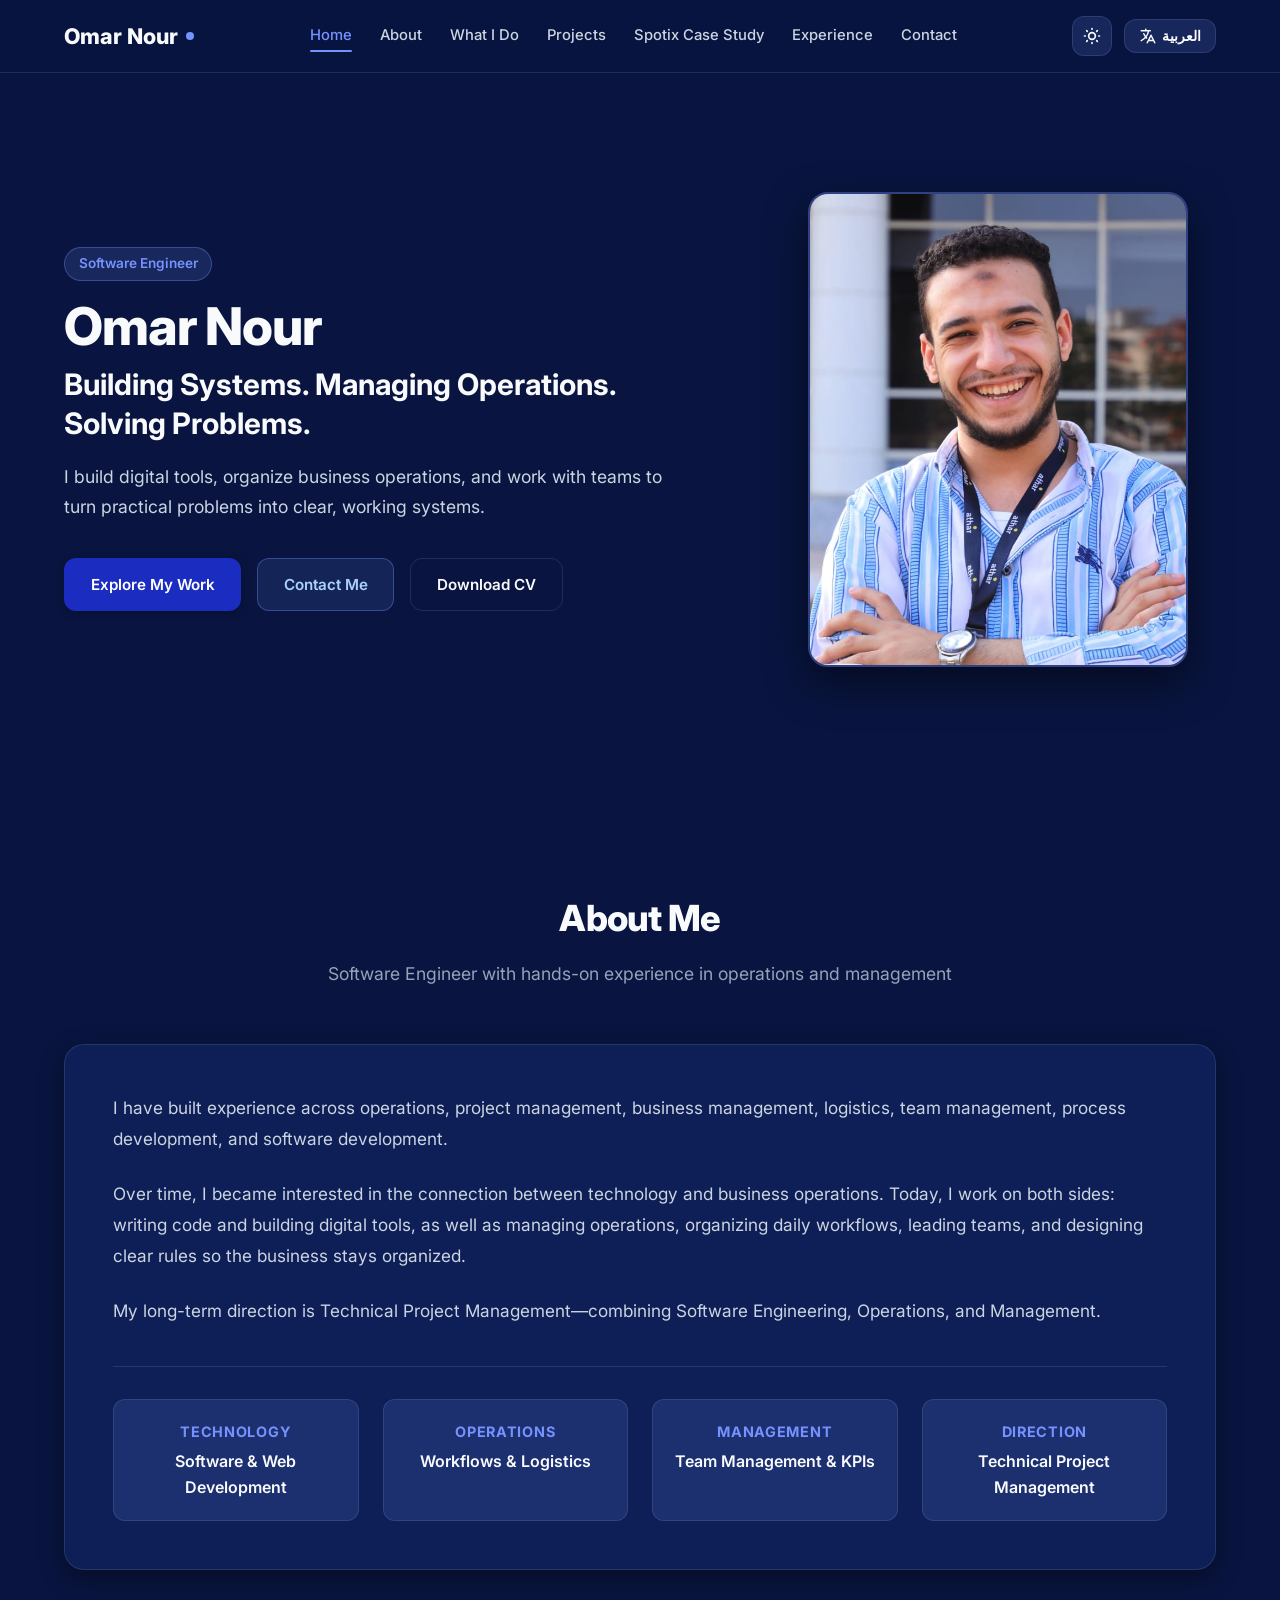
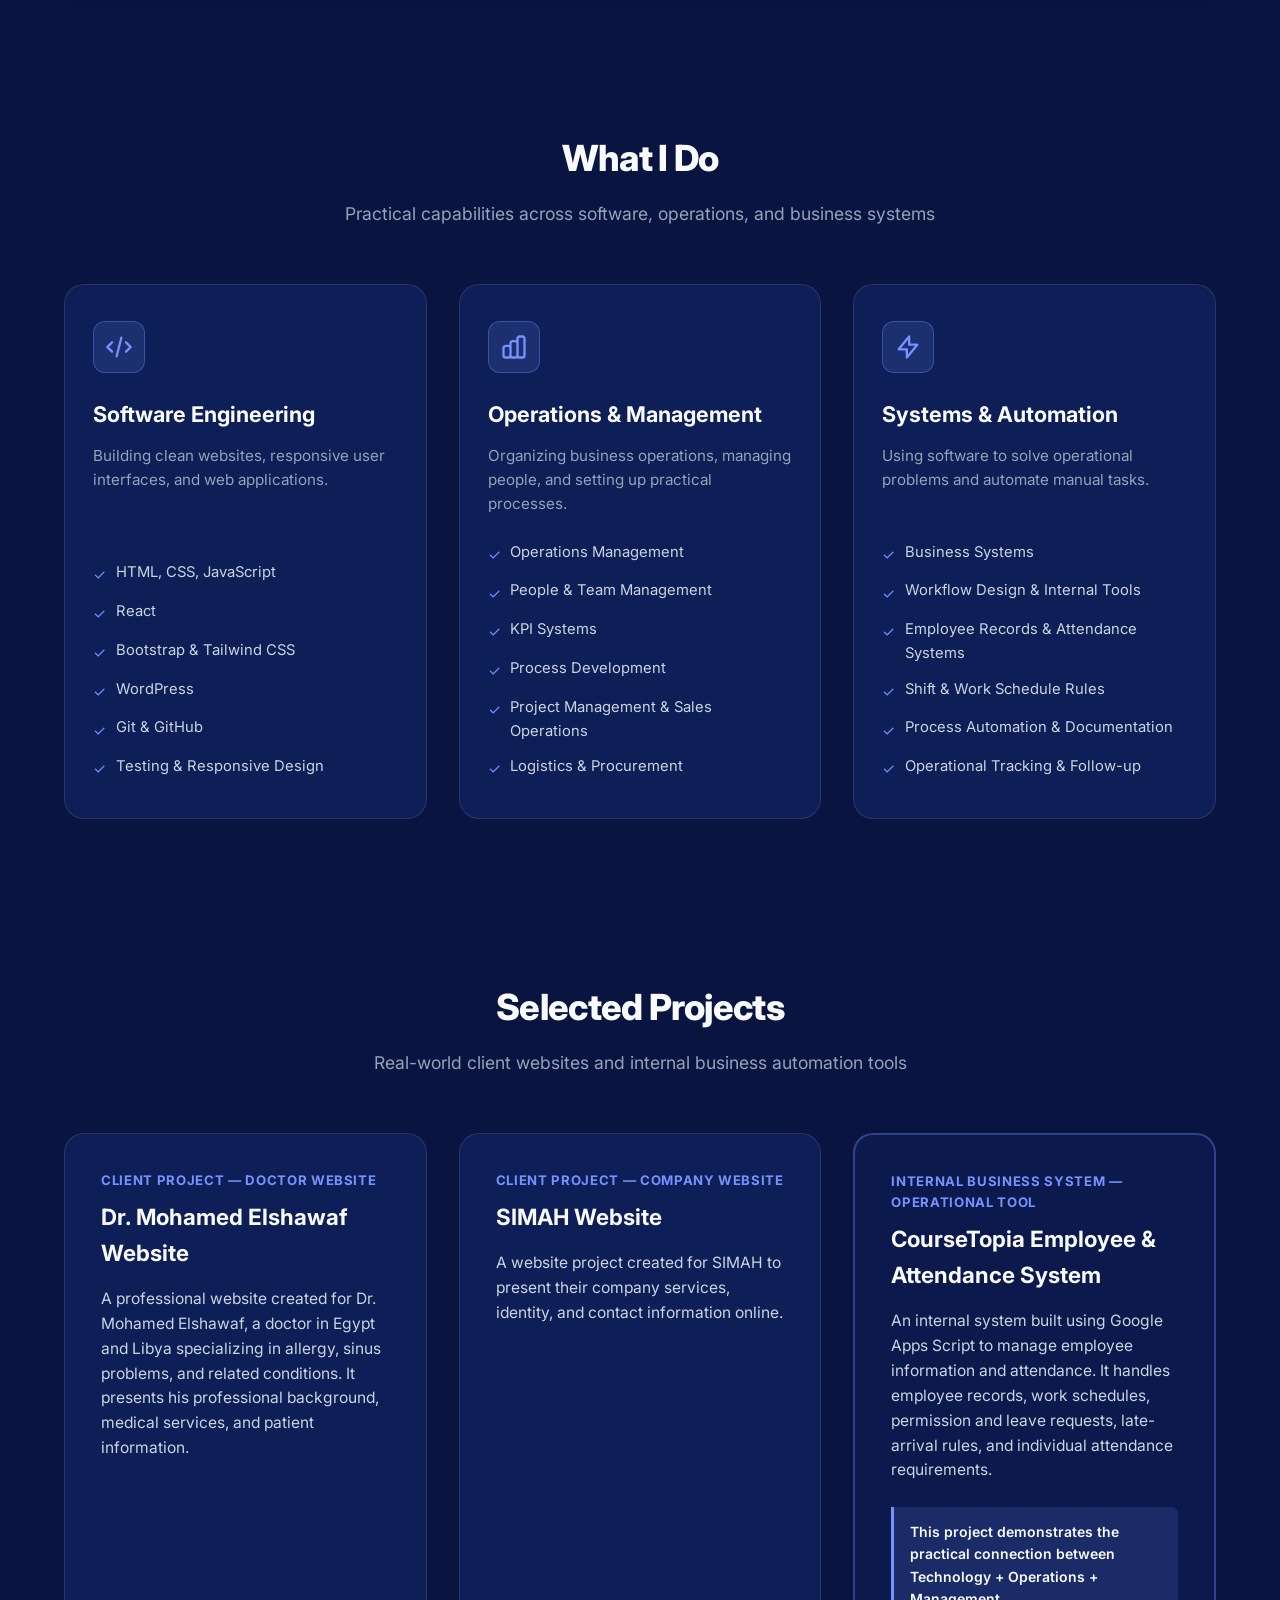
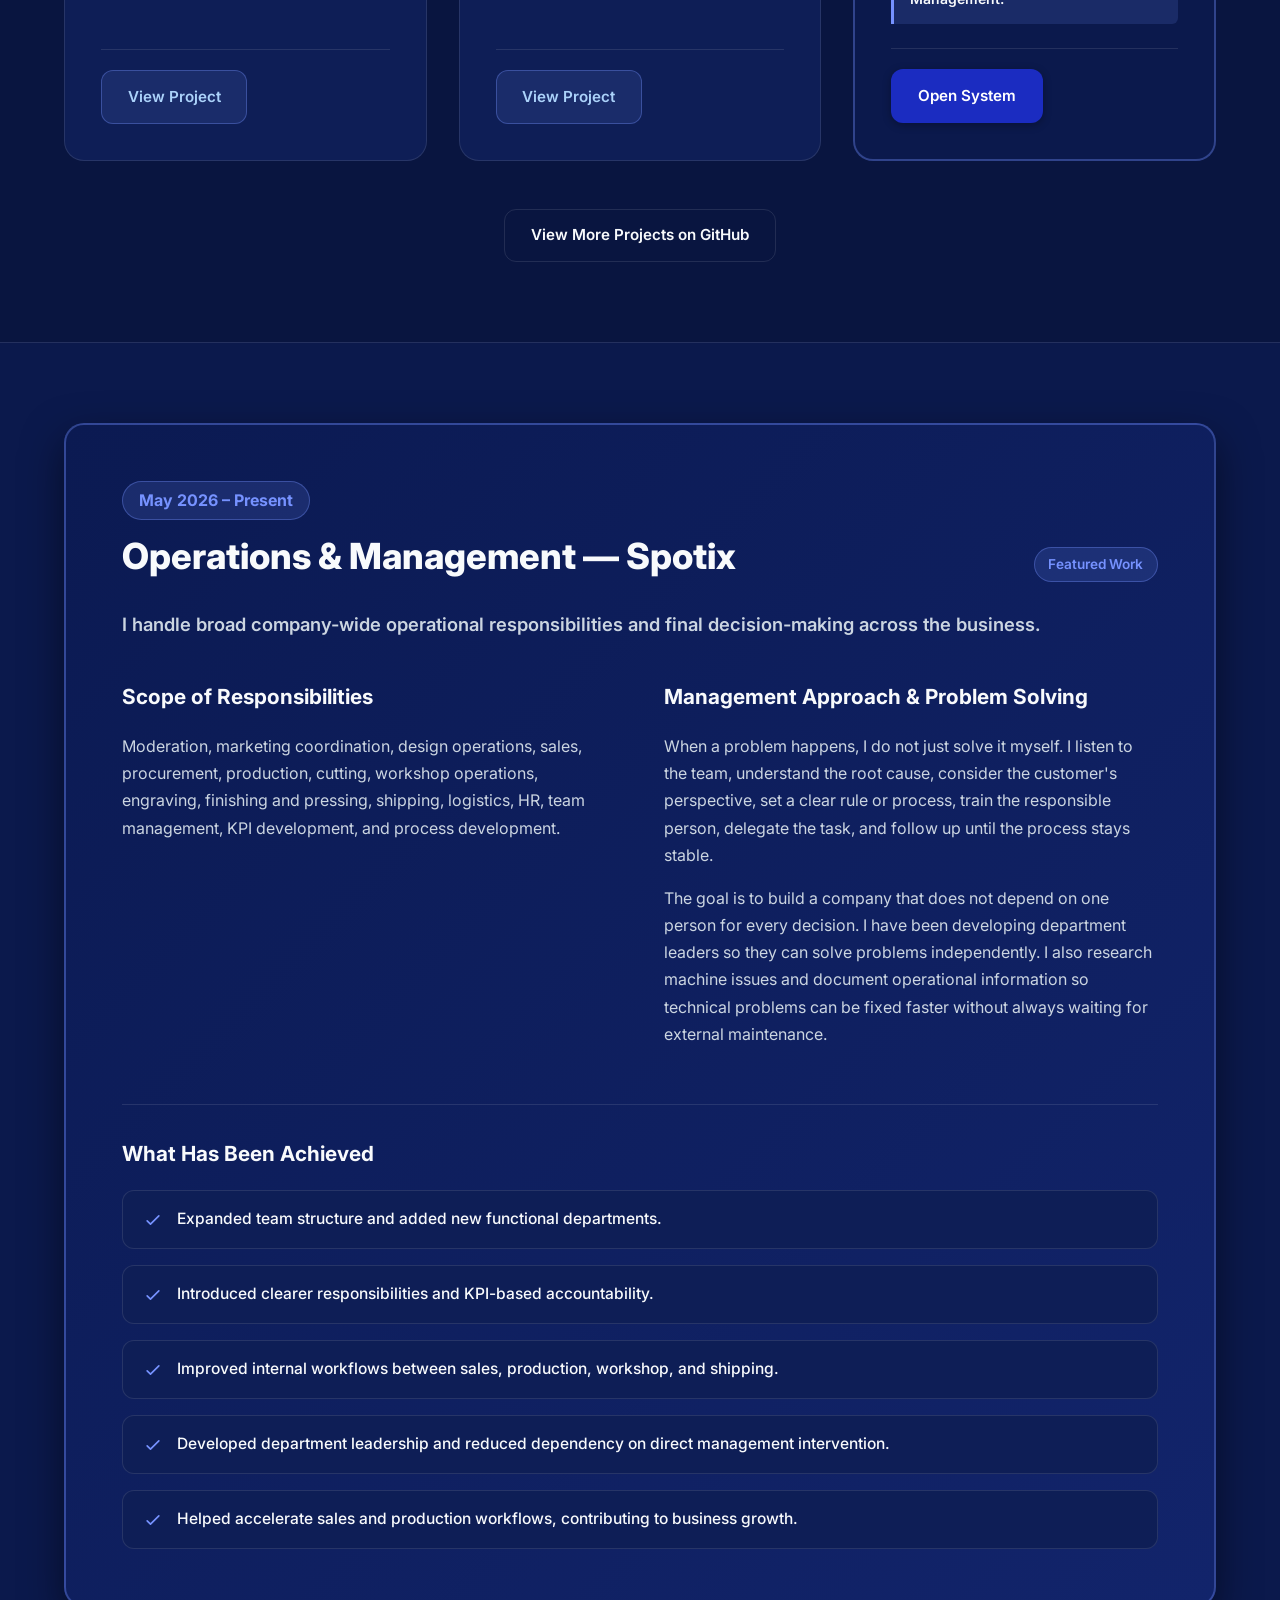
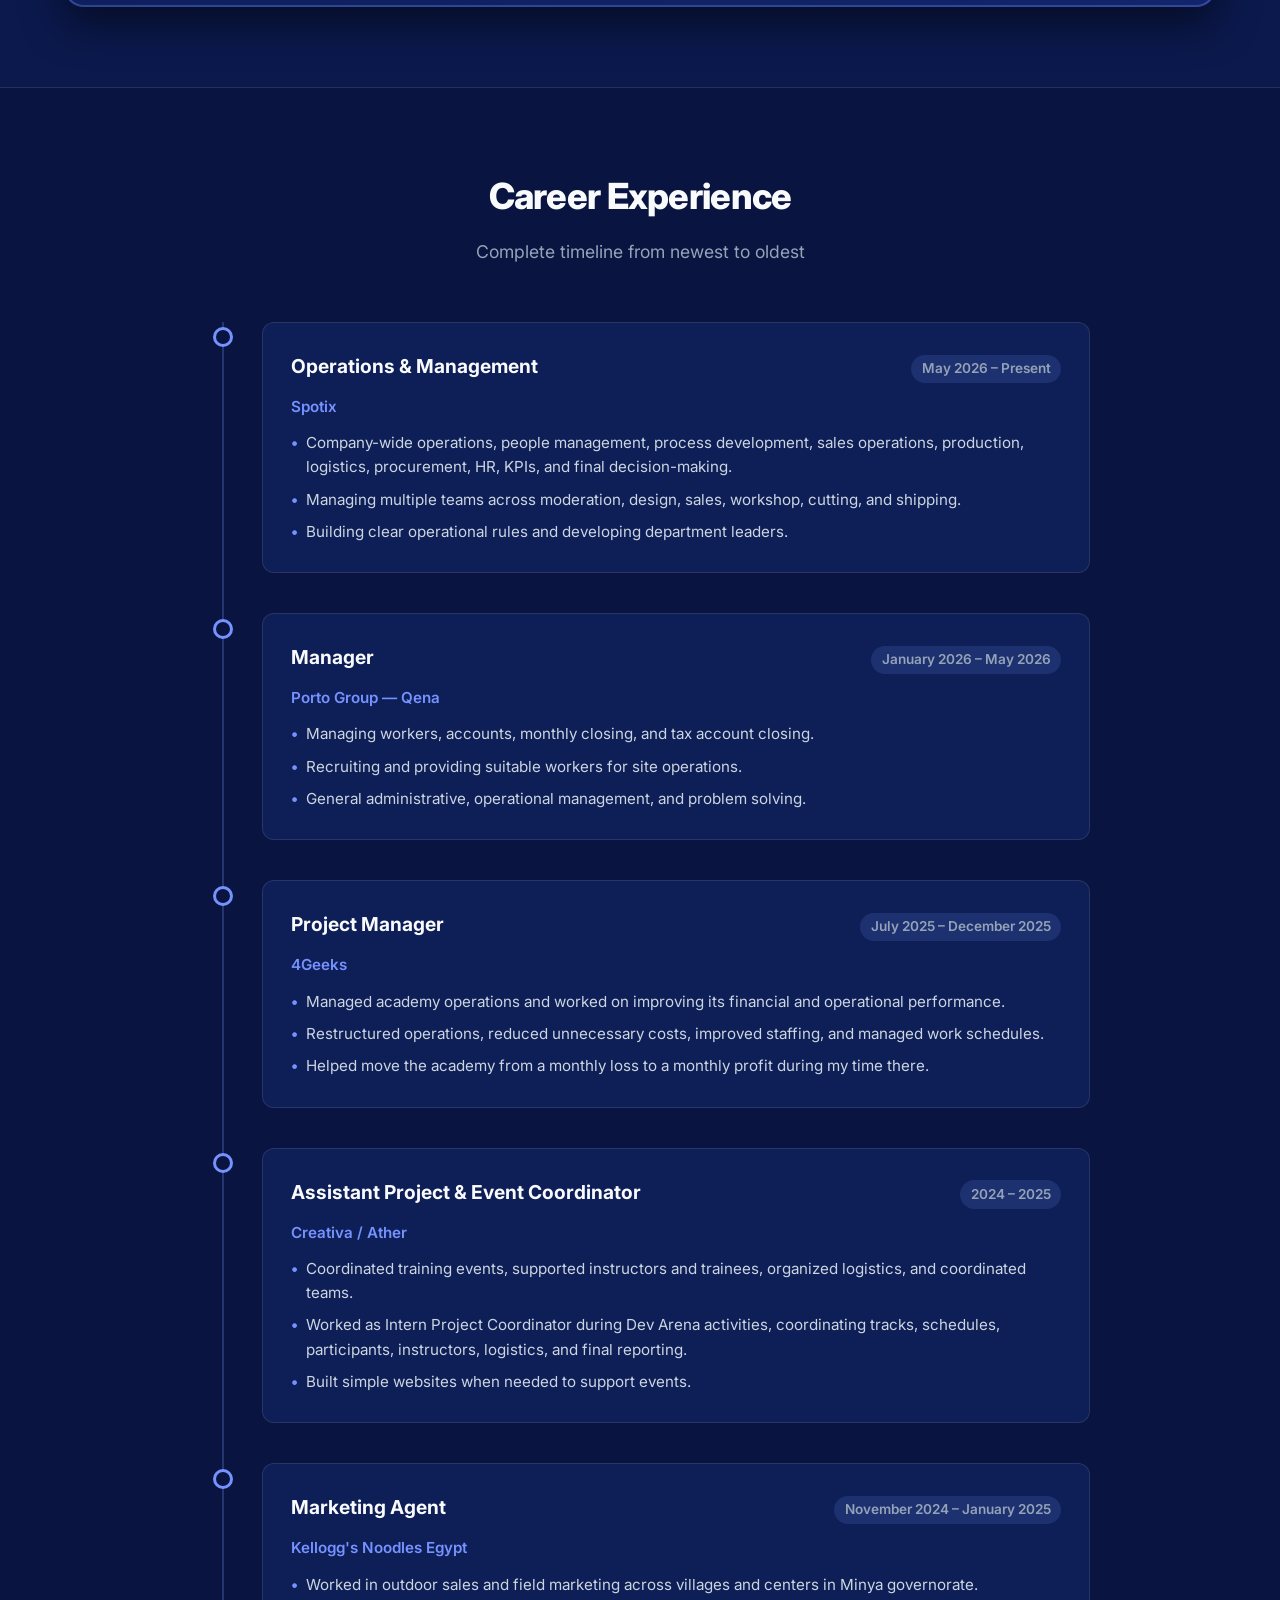
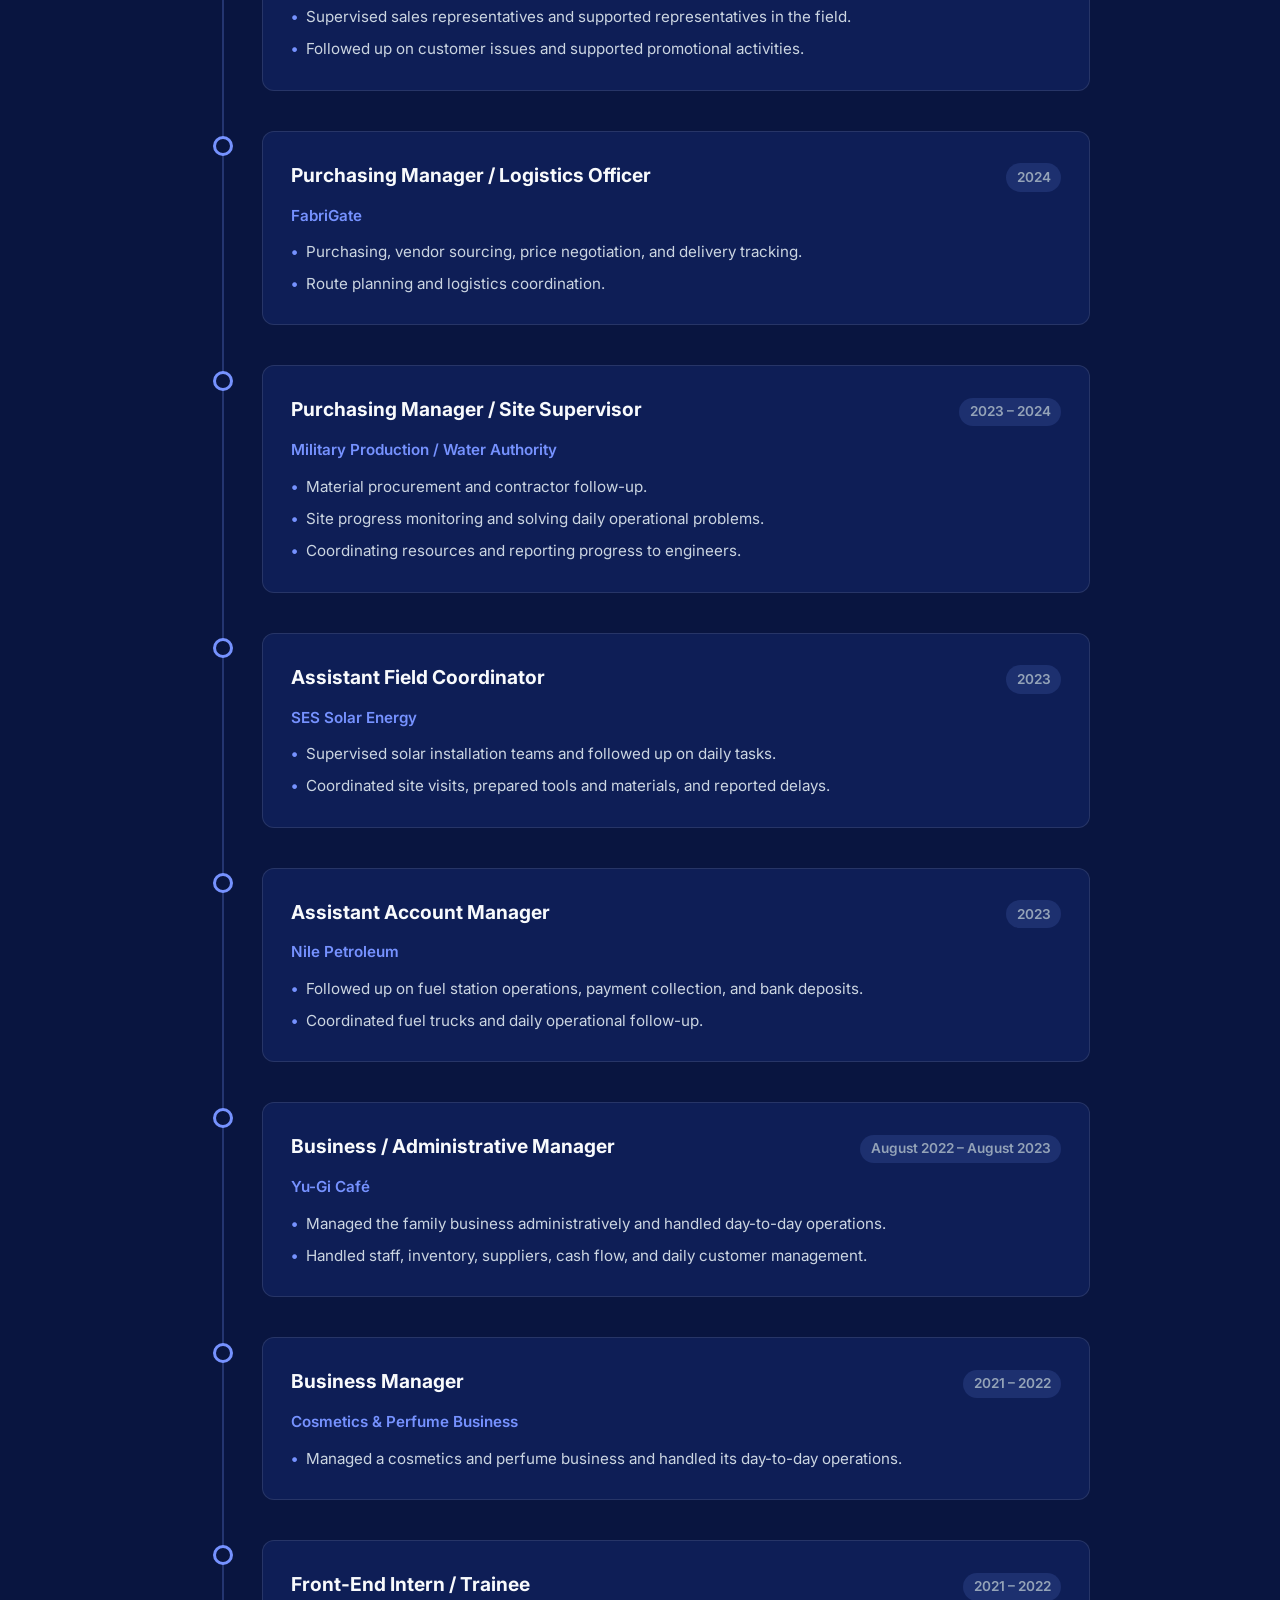
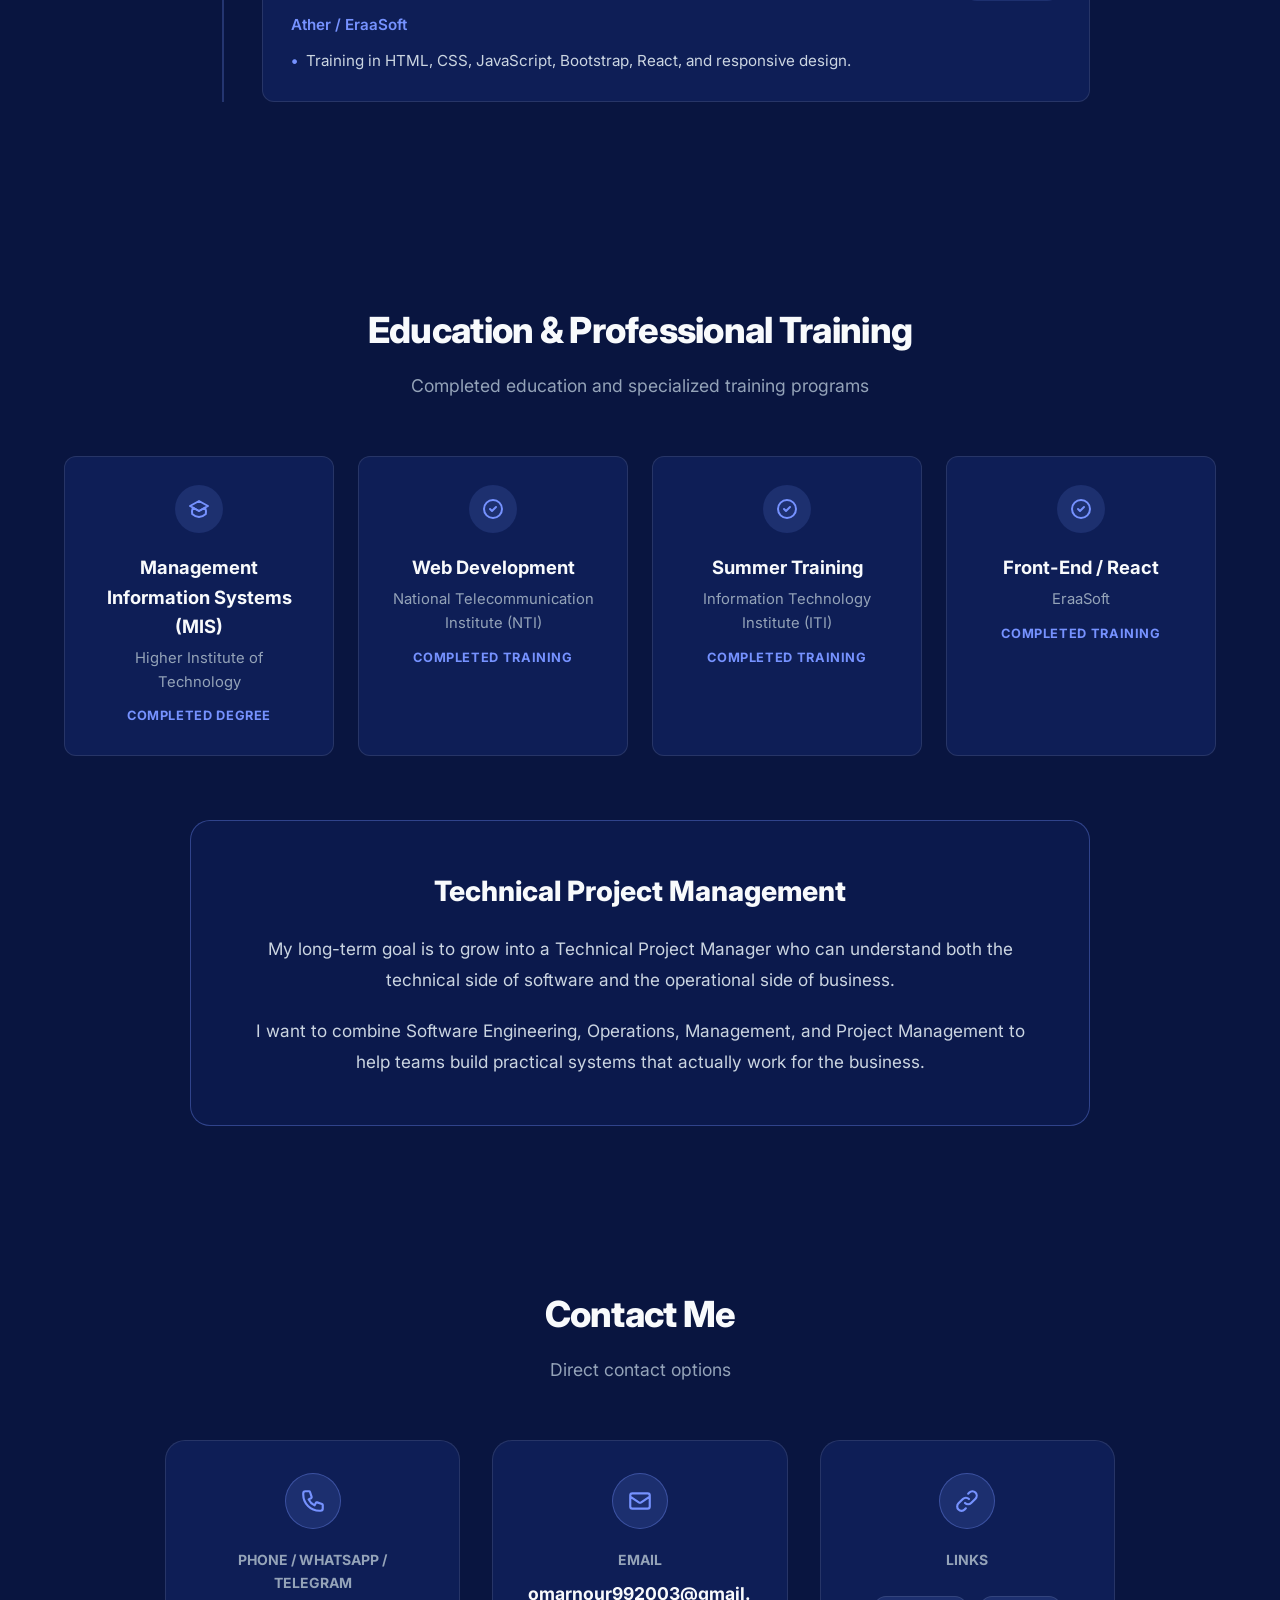
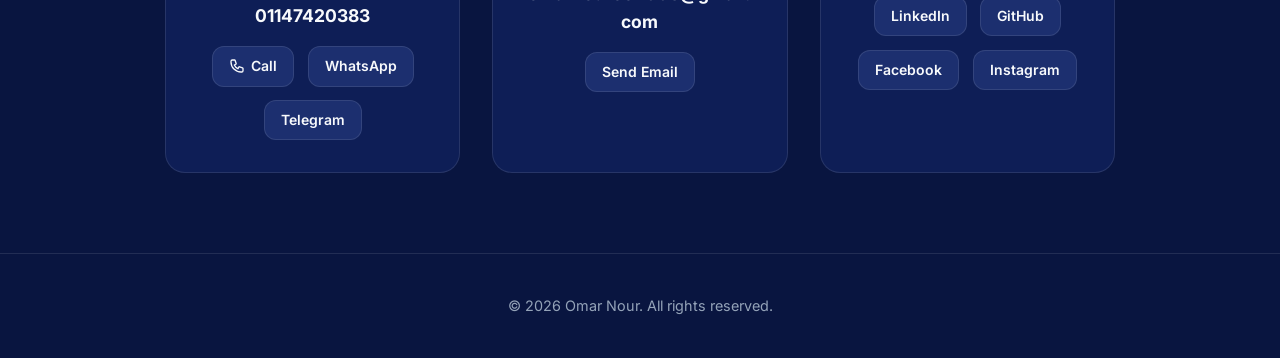
==== index.html @ 39a9b3a5 "frist commit" ====
<!DOCTYPE html>
<html lang="en" dir="ltr" data-theme="dark">
<head>
  <meta charset="UTF-8">
  <meta name="viewport" content="width=device-width, initial-scale=1.0">
  <title>Omar Nour | Software Engineer & Operations</title>
  <meta name="description" content="Personal portfolio of Omar Nour — Software Engineer with hands-on experience in operations, business systems, and team management.">
  <meta name="keywords" content="Omar Nour, Software Engineer, Technical Project Manager, Operations, Business Systems, Web Developer, Egypt">
  <meta name="author" content="Omar Nour">
  
  <!-- Open Graph / Social Media Meta -->
  <meta property="og:type" content="website">
  <meta property="og:title" content="Omar Nour | Building Systems. Managing Operations. Solving Problems.">
  <meta property="og:description" content="A Software Engineer with hands-on experience in Operations, Project Management, People Management, Business Processes, and Systems.">
  <meta property="og:image" content="assets/images/omar-nour.jpg">

  <!-- Favicon -->
  <link rel="icon" type="image/jpeg" href="assets/images/omar-nour.jpg">

  <!-- CSS Stylesheet -->
  <link rel="stylesheet" href="css/styles.css">
</head>
<body>

  <!-- Header & Navigation -->
  <header class="header">
    <div class="container nav-container">
      <a href="#home" class="logo">
        Omar Nour <span class="logo-dot"></span>
      </a>

      <nav class="nav-menu">
        <a href="#home" class="nav-link active" data-i18n="navHome">Home</a>
        <a href="#about" class="nav-link" data-i18n="navAbout">About</a>
        <a href="#what-i-do" class="nav-link" data-i18n="navWhatIDo">What I Do</a>
        <a href="#projects" class="nav-link" data-i18n="navProjects">Projects</a>
        <a href="#spotix" class="nav-link" data-i18n="navSpotix">Spotix</a>
        <a href="#experience" class="nav-link" data-i18n="navExperience">Experience</a>
        <a href="#contact" class="nav-link" data-i18n="navContact">Contact</a>
      </nav>

      <div class="nav-actions">
        <!-- Theme Toggle -->
        <button id="themeToggle" class="icon-btn" aria-label="Toggle Light/Dark Theme">
          <svg id="themeIconSun" width="20" height="20" fill="none" stroke="currentColor" viewBox="0 0 24 24">
            <path stroke-linecap="round" stroke-linejoin="round" stroke-width="2" d="M12 3v1m0 16v1m9-9h-1M4 12H3m15.364 6.364l-.707-.707M6.343 6.343l-.707-.707m12.728 0l-.707.707M6.343 17.657l-.707.707M16 12a4 4 0 11-8 0 4 4 0 018 0z"/>
          </svg>
          <svg id="themeIconMoon" width="20" height="20" fill="none" stroke="currentColor" viewBox="0 0 24 24" style="display: none;">
            <path stroke-linecap="round" stroke-linejoin="round" stroke-width="2" d="M20.354 15.354A9 9 0 018.646 3.646 9.003 9.003 0 0012 21a9.003 9.003 0 008.354-5.646z"/>
          </svg>
        </button>

        <!-- Language Switcher -->
        <button id="langToggle" class="lang-btn" aria-label="Switch Language">
          <svg width="18" height="18" fill="none" stroke="currentColor" viewBox="0 0 24 24">
            <path stroke-linecap="round" stroke-linejoin="round" stroke-width="2" d="M3 5h12M9 3v2m1.048 9.5A18.022 18.022 0 016.412 9m6.088 9h7M11 21l5-10 5 10M12.751 5C11.783 10.77 8.07 15.61 3 18.129"/>
          </svg>
          <span id="langLabel">العربية</span>
        </button>

        <!-- Mobile Drawer Menu Toggle -->
        <button id="mobileMenuBtn" class="icon-btn mobile-menu-btn" aria-label="Open Navigation Menu">
          <svg width="22" height="22" fill="none" stroke="currentColor" viewBox="0 0 24 24">
            <path stroke-linecap="round" stroke-linejoin="round" stroke-width="2" d="M4 6h16M4 12h16M4 18h16"/>
          </svg>
        </button>
      </div>
    </div>
  </header>

  <!-- Mobile Drawer Menu -->
  <div id="mobileNavDrawer" class="mobile-nav-drawer">
    <div class="mobile-nav-header">
      <span class="logo">Omar Nour <span class="logo-dot"></span></span>
      <button id="closeNavBtn" class="icon-btn" aria-label="Close Menu">
        <svg width="24" height="24" fill="none" stroke="currentColor" viewBox="0 0 24 24">
          <path stroke-linecap="round" stroke-linejoin="round" stroke-width="2" d="M6 18L18 6M6 6l12 12"/>
        </svg>
      </button>
    </div>
    <div class="mobile-nav-links">
      <a href="#home" class="mobile-nav-link" data-i18n="navHome">Home</a>
      <a href="#about" class="mobile-nav-link" data-i18n="navAbout">About</a>
      <a href="#what-i-do" class="mobile-nav-link" data-i18n="navWhatIDo">What I Do</a>
      <a href="#projects" class="mobile-nav-link" data-i18n="navProjects">Projects</a>
      <a href="#spotix" class="mobile-nav-link" data-i18n="navSpotix">Spotix Case Study</a>
      <a href="#experience" class="mobile-nav-link" data-i18n="navExperience">Experience</a>
      <a href="#contact" class="mobile-nav-link" data-i18n="navContact">Contact</a>
    </div>
  </div>

  <!-- Hero Section -->
  <section id="home" class="hero-section">
    <div class="container">
      <div class="hero-grid">
        <div class="hero-content">
          <div class="hero-title-group">
            <span class="badge" data-i18n="heroSubtitle">Software Engineer</span>
            <h1 data-i18n="heroTitle">Omar Nour</h1>
          </div>
          <h2 class="hero-headline" data-i18n="heroHeadline">Building Systems. Managing Operations. Solving Problems.</h2>
          <p class="hero-paragraph" data-i18n="heroParagraph">
            I build digital tools, organize business operations, and work with teams to turn practical problems into clear, working systems.
          </p>
          <div class="hero-ctas">
            <a href="#projects" class="btn btn-primary" data-i18n="btnExplore">Explore My Work</a>
            <a href="#contact" class="btn btn-secondary" data-i18n="btnContact">Contact Me</a>
            <a href="assets/docs/Omar_Nour_CV.pdf" download class="btn btn-outline" data-i18n="btnCV">
              <svg width="18" height="18" fill="none" stroke="currentColor" viewBox="0 0 24 24">
                <path stroke-linecap="round" stroke-linejoin="round" stroke-width="2" d="M4 16v1a3 3 0 003 3h10a3 3 0 003-3v-1m-4-4l-4 4m0 0l-4-4m4 4V4"/>
              </svg>
              <span>Download CV</span>
            </a>
          </div>
        </div>
        <div class="hero-image-wrapper">
          <div class="hero-image-container">
            <img src="assets/images/omar-nour.jpg" alt="Omar Nour — Software Engineer">
          </div>
        </div>
      </div>
    </div>
  </section>

  <!-- About Me Section -->
  <section id="about">
    <div class="container">
      <div class="section-header">
        <h2 data-i18n="aboutSectionTitle">About Me</h2>
        <p class="section-subtitle" data-i18n="aboutTagline">Software Engineer with hands-on experience in operations and management</p>
      </div>

      <div class="about-card">
        <div class="about-content">
          <p data-i18n="aboutP1">
            I have built experience across operations, project management, business management, logistics, team management, process development, and software development.
          </p>
          <p data-i18n="aboutP2">
            Over time, I became interested in the connection between technology and business operations. Today, I work on both sides: writing code and building digital tools, as well as managing operations, organizing daily workflows, leading teams, and designing clear rules so the business stays organized.
          </p>
          <p data-i18n="aboutP3">
            My long-term direction is Technical Project Management—combining Software Engineering, Operations, and Management.
          </p>
        </div>

        <div class="about-highlights">
          <div class="highlight-box">
            <div class="highlight-title">Technology</div>
            <div class="highlight-desc">Software & Web Development</div>
          </div>
          <div class="highlight-box">
            <div class="highlight-title">Operations</div>
            <div class="highlight-desc">Workflows & Logistics</div>
          </div>
          <div class="highlight-box">
            <div class="highlight-title">Management</div>
            <div class="highlight-desc">Team Management & KPIs</div>
          </div>
          <div class="highlight-box">
            <div class="highlight-title">Direction</div>
            <div class="highlight-desc">Technical Project Management</div>
          </div>
        </div>
      </div>
    </div>
  </section>

  <!-- What I Do Section -->
  <section id="what-i-do">
    <div class="container">
      <div class="section-header">
        <h2 data-i18n="whatIDoTitle">What I Do</h2>
        <p class="section-subtitle" data-i18n="whatIDoSubtitle">Practical capabilities across software, operations, and business systems</p>
      </div>

      <div class="pillars-grid">
        <!-- Pillar 1: Software Engineering -->
        <div class="pillar-card">
          <div class="pillar-icon-box">
            <svg width="24" height="24" fill="none" stroke="currentColor" viewBox="0 0 24 24">
              <path stroke-linecap="round" stroke-linejoin="round" stroke-width="2" d="M10 20l4-16m4 4l4 4-4 4M6 16l-4-4 4-4"/>
            </svg>
          </div>
          <h3 data-i18n="pillar1Title">Software Engineering</h3>
          <p data-i18n="pillar1Desc">Building clean websites, responsive user interfaces, and web applications.</p>
          <ul class="pillar-list">
            <li class="pillar-item"><span class="pillar-item-icon">✓</span> <span data-i18n="pillar1Item1">HTML, CSS, JavaScript</span></li>
            <li class="pillar-item"><span class="pillar-item-icon">✓</span> <span data-i18n="pillar1Item2">React</span></li>
            <li class="pillar-item"><span class="pillar-item-icon">✓</span> <span data-i18n="pillar1Item3">Bootstrap & Tailwind CSS</span></li>
            <li class="pillar-item"><span class="pillar-item-icon">✓</span> <span data-i18n="pillar1Item4">WordPress</span></li>
            <li class="pillar-item"><span class="pillar-item-icon">✓</span> <span data-i18n="pillar1Item5">Git & GitHub</span></li>
            <li class="pillar-item"><span class="pillar-item-icon">✓</span> <span data-i18n="pillar1Item6">Testing & Responsive Design</span></li>
          </ul>
        </div>

        <!-- Pillar 2: Operations & Management -->
        <div class="pillar-card">
          <div class="pillar-icon-box">
            <svg width="24" height="24" fill="none" stroke="currentColor" viewBox="0 0 24 24">
              <path stroke-linecap="round" stroke-linejoin="round" stroke-width="2" d="M9 19v-6a2 2 0 00-2-2H5a2 2 0 00-2 2v6a2 2 0 002 2h2a2 2 0 002-2zm0 0V9a2 2 0 012-2h2a2 2 0 012 2v10m-6 0a2 2 0 002 2h2a2 2 0 002-2m0 0V5a2 2 0 012-2h2a2 2 0 012 2v14a2 2 0 01-2 2h-2a2 2 0 01-2-2z"/>
            </svg>
          </div>
          <h3 data-i18n="pillar2Title">Operations & Management</h3>
          <p data-i18n="pillar2Desc">Organizing business operations, managing people, and setting up practical processes.</p>
          <ul class="pillar-list">
            <li class="pillar-item"><span class="pillar-item-icon">✓</span> <span data-i18n="pillar2Item1">Operations Management</span></li>
            <li class="pillar-item"><span class="pillar-item-icon">✓</span> <span data-i18n="pillar2Item2">People & Team Management</span></li>
            <li class="pillar-item"><span class="pillar-item-icon">✓</span> <span data-i18n="pillar2Item3">KPI Systems</span></li>
            <li class="pillar-item"><span class="pillar-item-icon">✓</span> <span data-i18n="pillar2Item4">Process Development</span></li>
            <li class="pillar-item"><span class="pillar-item-icon">✓</span> <span data-i18n="pillar2Item5">Project Management & Sales Operations</span></li>
            <li class="pillar-item"><span class="pillar-item-icon">✓</span> <span data-i18n="pillar2Item6">Logistics & Procurement</span></li>
          </ul>
        </div>

        <!-- Pillar 3: Systems & Automation -->
        <div class="pillar-card">
          <div class="pillar-icon-box">
            <svg width="24" height="24" fill="none" stroke="currentColor" viewBox="0 0 24 24">
              <path stroke-linecap="round" stroke-linejoin="round" stroke-width="2" d="M13 10V3L4 14h7v7l9-11h-7z"/>
            </svg>
          </div>
          <h3 data-i18n="pillar3Title">Systems & Automation</h3>
          <p data-i18n="pillar3Desc">Using software to solve operational problems and automate manual tasks.</p>
          <ul class="pillar-list">
            <li class="pillar-item"><span class="pillar-item-icon">✓</span> <span data-i18n="pillar3Item1">Business Systems</span></li>
            <li class="pillar-item"><span class="pillar-item-icon">✓</span> <span data-i18n="pillar3Item2">Workflow Design & Internal Tools</span></li>
            <li class="pillar-item"><span class="pillar-item-icon">✓</span> <span data-i18n="pillar3Item3">Employee Records & Attendance Systems</span></li>
            <li class="pillar-item"><span class="pillar-item-icon">✓</span> <span data-i18n="pillar3Item4">Shift & Work Schedule Rules</span></li>
            <li class="pillar-item"><span class="pillar-item-icon">✓</span> <span data-i18n="pillar3Item5">Process Automation & Documentation</span></li>
            <li class="pillar-item"><span class="pillar-item-icon">✓</span> <span data-i18n="pillar3Item6">Operational Tracking & Follow-up</span></li>
          </ul>
        </div>
      </div>
    </div>
  </section>

  <!-- Selected Projects Section -->
  <section id="projects">
    <div class="container">
      <div class="section-header">
        <h2 data-i18n="projectsTitle">Selected Projects</h2>
        <p class="section-subtitle" data-i18n="projectsSubtitle">Real-world client websites and internal business automation tools</p>
      </div>

      <div class="projects-grid">
        <!-- Project 1: Dr. Mohamed Elshawaf Website -->
        <div class="project-card">
          <div class="project-category" data-i18n="proj1Category">Client Project — Doctor Website</div>
          <h3 class="project-title" data-i18n="proj1Title">Dr. Mohamed Elshawaf Website</h3>
          <p class="project-desc" data-i18n="proj1Desc">
            A professional website created for Dr. Mohamed Elshawaf, a doctor in Egypt and Libya specializing in allergy, sinus problems, and related conditions. It presents his professional background, medical services, and patient information.
          </p>
          <div class="project-footer">
            <a href="https://omarnour9903.github.io/dr-mohamed-elshawaf/" target="_blank" rel="noopener noreferrer" class="btn btn-secondary" data-i18n="btnViewProject">View Project</a>
          </div>
        </div>

        <!-- Project 2: SIMAH Website -->
        <div class="project-card">
          <div class="project-category" data-i18n="proj2Category">Client Project — Company Website</div>
          <h3 class="project-title" data-i18n="proj2Title">SIMAH Website</h3>
          <p class="project-desc" data-i18n="proj2Desc">
            A website project created for SIMAH to present their company services, identity, and contact information online.
          </p>
          <div class="project-footer">
            <a href="https://omarnour9903.github.io/Simah/" target="_blank" rel="noopener noreferrer" class="btn btn-secondary" data-i18n="btnViewProject">View Project</a>
          </div>
        </div>

        <!-- Project 3: CourseTopia Employee & Attendance System -->
        <div class="project-card featured-ops-project">
          <div class="project-category" data-i18n="proj3Category">Internal Business System — Operational Tool</div>
          <h3 class="project-title" data-i18n="proj3Title">CourseTopia Employee & Attendance System</h3>
          <p class="project-desc" data-i18n="proj3Desc">
            An internal system built using Google Apps Script to manage employee information and attendance. It handles employee records, work schedules, permission and leave requests, late-arrival rules, and individual attendance requirements.
          </p>
          <div class="project-highlight-box" data-i18n="proj3Highlight">
            This project demonstrates the practical connection between Technology + Operations + Management.
          </div>
          <div class="project-footer">
            <a href="https://script.google.com/macros/s/AKfycbwovE8IGyTdlpzhpuIkjdrCZzoP0ke-QS99x3zXvuuDNsOjUJfPaEjRCOkLHvIaQ-wc/exec" target="_blank" rel="noopener noreferrer" class="btn btn-primary" data-i18n="btnOpenSystem">Open System</a>
          </div>
        </div>
      </div>

      <div class="projects-cta-wrapper">
        <a href="https://github.com/OmarNour9903" target="_blank" rel="noopener noreferrer" class="btn btn-outline" data-i18n="btnGitHubMore">
          <svg width="20" height="20" fill="currentColor" viewBox="0 0 24 24">
            <path fill-rule="evenodd" clip-rule="evenodd" d="M12 2C6.477 2 2 6.484 2 12.017c0 4.425 2.865 8.18 6.839 9.504.5.092.682-.217.682-.483 0-.237-.008-.868-.013-1.703-2.782.605-3.369-1.343-3.369-1.343-.454-1.158-1.11-1.466-1.11-1.466-.908-.62.069-.608.069-.608 1.003.07 1.53 1.032 1.53 1.032.892 1.53 2.341 1.088 2.91.832.092-.647.35-1.088.636-1.338-2.22-.253-4.555-1.113-4.555-4.951 0-1.093.39-1.988 1.029-2.688-.103-.253-.446-1.272.098-2.65 0 0 .84-.27 2.75 1.026A9.564 9.564 0 0112 6.844c.85.004 1.705.115 2.504.337 1.909-1.296 2.747-1.027 2.747-1.027.546 1.379.202 2.398.1 2.651.64.7 1.028 1.595 1.028 2.688 0 3.848-2.339 4.695-4.566 4.943.359.309.678.92.678 1.855 0 1.338-.012 2.419-.012 2.747 0 .268.18.58.688.482A10.019 10.019 0 0022 12.017C22 6.484 17.522 2 12 2z"/>
          </svg>
          <span data-i18n="btnGitHubMore">View More Projects on GitHub</span>
        </a>
      </div>
    </div>
  </section>

  <!-- Spotix Case Study Section -->
  <section id="spotix" class="spotix-section">
    <div class="container">
      <div class="spotix-card">
        <div class="spotix-header">
          <span class="spotix-period" data-i18n="spotixPeriod">May 2026 – Present</span>
          <div class="spotix-title-group">
            <h3 data-i18n="spotixTitle">Operations & Management — Spotix</h3>
            <span class="badge" data-i18n="spotixTag">Featured Work</span>
          </div>
          <p class="spotix-role-desc" data-i18n="spotixRoleDesc">
            I handle broad company-wide operational responsibilities and final decision-making across the business.
          </p>
        </div>

        <div class="spotix-grid">
          <!-- Scope of Responsibilities -->
          <div class="spotix-block">
            <h4 data-i18n="spotixDeptsTitle">
              <svg width="22" height="22" fill="none" stroke="currentColor" viewBox="0 0 24 24">
                <path stroke-linecap="round" stroke-linejoin="round" stroke-width="2" d="M19 21V5a2 2 0 00-2-2H7a2 2 0 00-2 2v16m14 0h2m-2 0h-5m-9 0H3m2 0h5m3 0h1m-1-4h.01M21 12a9 9 0 11-18 0 9 9 0 0118 0z"/>
              </svg>
              <span>Scope of Responsibilities</span>
            </h4>
            <p data-i18n="spotixDeptsDesc">
              Moderation, marketing coordination, design operations, sales, procurement, production, cutting, workshop operations, engraving, finishing and pressing, shipping, logistics, HR, team management, KPI development, and process development.
            </p>
          </div>

          <!-- Management Approach & Problem Solving -->
          <div class="spotix-block">
            <h4 data-i18n="spotixApproachTitle">
              <svg width="22" height="22" fill="none" stroke="currentColor" viewBox="0 0 24 24">
                <path stroke-linecap="round" stroke-linejoin="round" stroke-width="2" d="M9.663 17h4.673M12 3v1m6.364 1.636l-.707.707M21 12h-1M4 12H3m3.343-5.657l-.707-.707m2.828 9.9a5 5 0 117.072 0l-.548.547A3.374 3.374 0 0014 18.469V19a2 2 0 11-4 0v-.531c0-.895-.356-1.754-.988-2.386l-.548-.547z"/>
              </svg>
              <span>Management Approach & Problem Solving</span>
            </h4>
            <p data-i18n="spotixApproachP1">
              When a problem happens, I do not just solve it myself. I listen to the team, understand the root cause, consider the customer's perspective, set a clear rule or process, train the responsible person, delegate the task, and follow up until the process stays stable.
            </p>
            <p data-i18n="spotixApproachP2">
              The goal is to build a company that does not depend on one person for every decision. I have been developing department leaders so they can solve problems independently. I also research machine issues and document operational information so technical problems can be fixed faster without always waiting for external maintenance.
            </p>
          </div>
        </div>

        <!-- What Has Been Achieved -->
        <div style="margin-top: 2.5rem; padding-top: 2rem; border-top: 1px solid var(--border-color);">
          <h4 style="font-size: 1.3rem; font-weight: 700; color: var(--text-primary); margin-bottom: 1.25rem;" data-i18n="spotixImpactTitle">What Has Been Achieved</h4>
          <div class="spotix-impact-list">
            <div class="spotix-impact-item">
              <svg width="20" height="20" fill="none" stroke="currentColor" viewBox="0 0 24 24">
                <path stroke-linecap="round" stroke-linejoin="round" stroke-width="2" d="M5 13l4 4L19 7"/>
              </svg>
              <span data-i18n="spotixImpactItem1">Expanded team structure and added new functional departments.</span>
            </div>
            <div class="spotix-impact-item">
              <svg width="20" height="20" fill="none" stroke="currentColor" viewBox="0 0 24 24">
                <path stroke-linecap="round" stroke-linejoin="round" stroke-width="2" d="M5 13l4 4L19 7"/>
              </svg>
              <span data-i18n="spotixImpactItem2">Introduced clearer responsibilities and KPI-based accountability.</span>
            </div>
            <div class="spotix-impact-item">
              <svg width="20" height="20" fill="none" stroke="currentColor" viewBox="0 0 24 24">
                <path stroke-linecap="round" stroke-linejoin="round" stroke-width="2" d="M5 13l4 4L19 7"/>
              </svg>
              <span data-i18n="spotixImpactItem3">Improved internal workflows between sales, production, workshop, and shipping.</span>
            </div>
            <div class="spotix-impact-item">
              <svg width="20" height="20" fill="none" stroke="currentColor" viewBox="0 0 24 24">
                <path stroke-linecap="round" stroke-linejoin="round" stroke-width="2" d="M5 13l4 4L19 7"/>
              </svg>
              <span data-i18n="spotixImpactItem4">Developed department leadership and reduced dependency on direct management intervention.</span>
            </div>
            <div class="spotix-impact-item">
              <svg width="20" height="20" fill="none" stroke="currentColor" viewBox="0 0 24 24">
                <path stroke-linecap="round" stroke-linejoin="round" stroke-width="2" d="M5 13l4 4L19 7"/>
              </svg>
              <span data-i18n="spotixImpactItem5">Helped accelerate sales and production workflows, contributing to business growth.</span>
            </div>
          </div>
        </div>
      </div>
    </div>
  </section>

  <!-- Career Experience Section -->
  <section id="experience">
    <div class="container">
      <div class="section-header">
        <h2 data-i18n="expTitle">Career Experience</h2>
        <p class="section-subtitle" data-i18n="expSubtitle">Complete timeline from newest to oldest</p>
      </div>

      <div class="timeline">
        <!-- 1. Spotix -->
        <div class="timeline-item">
          <div class="timeline-dot"></div>
          <div class="timeline-content">
            <div class="timeline-header">
              <span class="timeline-role" data-i18n="exp1Role">Operations & Management</span>
              <span class="timeline-date" data-i18n="exp1Date">May 2026 – Present</span>
            </div>
            <div class="timeline-company" data-i18n="exp1Company">Spotix</div>
            <div class="timeline-points">
              <div class="timeline-point" data-i18n="exp1Point1">Company-wide operations, people management, process development, sales operations, production, logistics, procurement, HR, KPIs, and final decision-making.</div>
              <div class="timeline-point" data-i18n="exp1Point2">Managing multiple teams across moderation, design, sales, workshop, cutting, and shipping.</div>
              <div class="timeline-point" data-i18n="exp1Point3">Building clear operational rules and developing department leaders.</div>
            </div>
          </div>
        </div>

        <!-- 2. Porto Group -->
        <div class="timeline-item">
          <div class="timeline-dot"></div>
          <div class="timeline-content">
            <div class="timeline-header">
              <span class="timeline-role" data-i18n="exp2Role">Manager</span>
              <span class="timeline-date" data-i18n="exp2Date">January 2026 – May 2026</span>
            </div>
            <div class="timeline-company" data-i18n="exp2Company">Porto Group — Qena</div>
            <div class="timeline-points">
              <div class="timeline-point" data-i18n="exp2Point1">Managing workers, accounts, monthly closing, and tax account closing.</div>
              <div class="timeline-point" data-i18n="exp2Point2">Recruiting and providing suitable workers for site operations.</div>
              <div class="timeline-point" data-i18n="exp2Point3">General administrative, operational management, and problem solving.</div>
            </div>
          </div>
        </div>

        <!-- 3. 4Geeks -->
        <div class="timeline-item">
          <div class="timeline-dot"></div>
          <div class="timeline-content">
            <div class="timeline-header">
              <span class="timeline-role" data-i18n="exp3Role">Project Manager</span>
              <span class="timeline-date" data-i18n="exp3Date">July 2025 – December 2025</span>
            </div>
            <div class="timeline-company" data-i18n="exp3Company">4Geeks</div>
            <div class="timeline-points">
              <div class="timeline-point" data-i18n="exp3Point1">Managed academy operations and worked on improving its financial and operational performance.</div>
              <div class="timeline-point" data-i18n="exp3Point2">Restructured operations, reduced unnecessary costs, improved staffing, and managed work schedules.</div>
              <div class="timeline-point" data-i18n="exp3Point3">Helped move the academy from a monthly loss to a monthly profit during my time there.</div>
            </div>
          </div>
        </div>

        <!-- 4. Creativa / Ather -->
        <div class="timeline-item">
          <div class="timeline-dot"></div>
          <div class="timeline-content">
            <div class="timeline-header">
              <span class="timeline-role" data-i18n="exp4Role">Assistant Project & Event Coordinator</span>
              <span class="timeline-date" data-i18n="exp4Date">2024 – 2025</span>
            </div>
            <div class="timeline-company" data-i18n="exp4Company">Creativa / Ather</div>
            <div class="timeline-points">
              <div class="timeline-point" data-i18n="exp4Point1">Coordinated training events, supported instructors and trainees, organized logistics, and coordinated teams.</div>
              <div class="timeline-point" data-i18n="exp4Point2">Worked as Intern Project Coordinator during Dev Arena activities, coordinating tracks, schedules, participants, instructors, logistics, and final reporting.</div>
              <div class="timeline-point" data-i18n="exp4Point3">Built simple websites when needed to support events.</div>
            </div>
          </div>
        </div>

        <!-- 5. Kellogg's Noodles -->
        <div class="timeline-item">
          <div class="timeline-dot"></div>
          <div class="timeline-content">
            <div class="timeline-header">
              <span class="timeline-role" data-i18n="exp5Role">Marketing Agent</span>
              <span class="timeline-date" data-i18n="exp5Date">November 2024 – January 2025</span>
            </div>
            <div class="timeline-company" data-i18n="exp5Company">Kellogg's Noodles Egypt</div>
            <div class="timeline-points">
              <div class="timeline-point" data-i18n="exp5Point1">Worked in outdoor sales and field marketing across villages and centers in Minya governorate.</div>
              <div class="timeline-point" data-i18n="exp5Point2">Supervised sales representatives and supported representatives in the field.</div>
              <div class="timeline-point" data-i18n="exp5Point3">Followed up on customer issues and supported promotional activities.</div>
            </div>
          </div>
        </div>

        <!-- 6. FabriGate -->
        <div class="timeline-item">
          <div class="timeline-dot"></div>
          <div class="timeline-content">
            <div class="timeline-header">
              <span class="timeline-role" data-i18n="exp6Role">Purchasing Manager / Logistics Officer</span>
              <span class="timeline-date" data-i18n="exp6Date">2024</span>
            </div>
            <div class="timeline-company" data-i18n="exp6Company">FabriGate</div>
            <div class="timeline-points">
              <div class="timeline-point" data-i18n="exp6Point1">Purchasing, vendor sourcing, price negotiation, and delivery tracking.</div>
              <div class="timeline-point" data-i18n="exp6Point2">Route planning and logistics coordination.</div>
            </div>
          </div>
        </div>

        <!-- 7. Military Production -->
        <div class="timeline-item">
          <div class="timeline-dot"></div>
          <div class="timeline-content">
            <div class="timeline-header">
              <span class="timeline-role" data-i18n="exp7Role">Purchasing Manager / Site Supervisor</span>
              <span class="timeline-date" data-i18n="exp7Date">2023 – 2024</span>
            </div>
            <div class="timeline-company" data-i18n="exp7Company">Military Production / Water Authority</div>
            <div class="timeline-points">
              <div class="timeline-point" data-i18n="exp7Point1">Material procurement and contractor follow-up.</div>
              <div class="timeline-point" data-i18n="exp7Point2">Site progress monitoring and solving daily operational problems.</div>
              <div class="timeline-point" data-i18n="exp7Point3">Coordinating resources and reporting progress to engineers.</div>
            </div>
          </div>
        </div>

        <!-- 8. SES Solar Energy -->
        <div class="timeline-item">
          <div class="timeline-dot"></div>
          <div class="timeline-content">
            <div class="timeline-header">
              <span class="timeline-role" data-i18n="exp8Role">Assistant Field Coordinator</span>
              <span class="timeline-date" data-i18n="exp8Date">2023</span>
            </div>
            <div class="timeline-company" data-i18n="exp8Company">SES Solar Energy</div>
            <div class="timeline-points">
              <div class="timeline-point" data-i18n="exp8Point1">Supervised solar installation teams and followed up on daily tasks.</div>
              <div class="timeline-point" data-i18n="exp8Point2">Coordinated site visits, prepared tools and materials, and reported delays.</div>
            </div>
          </div>
        </div>

        <!-- 9. Nile Petroleum -->
        <div class="timeline-item">
          <div class="timeline-dot"></div>
          <div class="timeline-content">
            <div class="timeline-header">
              <span class="timeline-role" data-i18n="exp9Role">Assistant Account Manager</span>
              <span class="timeline-date" data-i18n="exp9Date">2023</span>
            </div>
            <div class="timeline-company" data-i18n="exp9Company">Nile Petroleum</div>
            <div class="timeline-points">
              <div class="timeline-point" data-i18n="exp9Point1">Followed up on fuel station operations, payment collection, and bank deposits.</div>
              <div class="timeline-point" data-i18n="exp9Point2">Coordinated fuel trucks and daily operational follow-up.</div>
            </div>
          </div>
        </div>

        <!-- 10. Yu-Gi Café -->
        <div class="timeline-item">
          <div class="timeline-dot"></div>
          <div class="timeline-content">
            <div class="timeline-header">
              <span class="timeline-role" data-i18n="exp10Role">Business / Administrative Manager</span>
              <span class="timeline-date" data-i18n="exp10Date">August 2022 – August 2023</span>
            </div>
            <div class="timeline-company" data-i18n="exp10Company">Yu-Gi Café</div>
            <div class="timeline-points">
              <div class="timeline-point" data-i18n="exp10Point1">Managed the family business administratively and handled day-to-day operations.</div>
              <div class="timeline-point" data-i18n="exp10Point2">Handled staff, inventory, suppliers, cash flow, and daily customer management.</div>
            </div>
          </div>
        </div>

        <!-- 11. Cosmetics Business -->
        <div class="timeline-item">
          <div class="timeline-dot"></div>
          <div class="timeline-content">
            <div class="timeline-header">
              <span class="timeline-role" data-i18n="exp11Role">Business Manager</span>
              <span class="timeline-date" data-i18n="exp11Date">2021 – 2022</span>
            </div>
            <div class="timeline-company" data-i18n="exp11Company">Cosmetics & Perfume Business</div>
            <div class="timeline-points">
              <div class="timeline-point" data-i18n="exp11Point1">Managed a cosmetics and perfume business and handled its day-to-day operations.</div>
            </div>
          </div>
        </div>

        <!-- 12. Front-End Training -->
        <div class="timeline-item">
          <div class="timeline-dot"></div>
          <div class="timeline-content">
            <div class="timeline-header">
              <span class="timeline-role" data-i18n="exp12Role">Front-End Intern / Trainee</span>
              <span class="timeline-date" data-i18n="exp12Date">2021 – 2022</span>
            </div>
            <div class="timeline-company" data-i18n="exp12Company">Ather / EraaSoft</div>
            <div class="timeline-points">
              <div class="timeline-point" data-i18n="exp12Point1">Training in HTML, CSS, JavaScript, Bootstrap, React, and responsive design.</div>
            </div>
          </div>
        </div>
      </div>
    </div>
  </section>

  <!-- Education & Direction Section -->
  <section id="education">
    <div class="container">
      <div class="section-header">
        <h2 data-i18n="eduTitle">Education & Professional Training</h2>
        <p class="section-subtitle" data-i18n="eduSubtitle">Completed education and specialized training programs</p>
      </div>

      <div class="edu-grid">
        <!-- Degree -->
        <div class="edu-card">
          <div class="edu-icon">
            <svg width="24" height="24" fill="none" stroke="currentColor" viewBox="0 0 24 24">
              <path stroke-linecap="round" stroke-linejoin="round" stroke-width="2" d="M12 14l9-5-9-5-9 5 9 5z"/>
              <path stroke-linecap="round" stroke-linejoin="round" stroke-width="2" d="M12 14l6.16-3.422a12.083 12.083 0 01.665 6.479A11.952 11.952 0 0112 20.055a11.952 11.952 0 01-6.824-2.998 12.078 12.078 0 01.665-6.479L12 14z"/>
            </svg>
          </div>
          <h3 data-i18n="eduDegreeTitle">Management Information Systems (MIS)</h3>
          <div class="edu-inst" data-i18n="eduDegreeInst">Higher Institute of Technology</div>
          <div class="edu-status" data-i18n="eduDegreeStatus">Completed Degree</div>
        </div>

        <!-- NTI -->
        <div class="edu-card">
          <div class="edu-icon">
            <svg width="24" height="24" fill="none" stroke="currentColor" viewBox="0 0 24 24">
              <path stroke-linecap="round" stroke-linejoin="round" stroke-width="2" d="M9 12l2 2 4-4m6 2a9 9 0 11-18 0 9 9 0 0118 0z"/>
            </svg>
          </div>
          <h3 data-i18n="train1Title">Web Development</h3>
          <div class="edu-inst" data-i18n="train1Inst">National Telecommunication Institute (NTI)</div>
          <div class="edu-status" data-i18n="train1Status">Completed Training</div>
        </div>

        <!-- ITI -->
        <div class="edu-card">
          <div class="edu-icon">
            <svg width="24" height="24" fill="none" stroke="currentColor" viewBox="0 0 24 24">
              <path stroke-linecap="round" stroke-linejoin="round" stroke-width="2" d="M9 12l2 2 4-4m6 2a9 9 0 11-18 0 9 9 0 0118 0z"/>
            </svg>
          </div>
          <h3 data-i18n="train2Title">Summer Training</h3>
          <div class="edu-inst" data-i18n="train2Inst">Information Technology Institute (ITI)</div>
          <div class="edu-status" data-i18n="train2Status">Completed Training</div>
        </div>

        <!-- EraaSoft -->
        <div class="edu-card">
          <div class="edu-icon">
            <svg width="24" height="24" fill="none" stroke="currentColor" viewBox="0 0 24 24">
              <path stroke-linecap="round" stroke-linejoin="round" stroke-width="2" d="M9 12l2 2 4-4m6 2a9 9 0 11-18 0 9 9 0 0118 0z"/>
            </svg>
          </div>
          <h3 data-i18n="train3Title">Front-End / React</h3>
          <div class="edu-inst" data-i18n="train3Inst">EraaSoft Academy</div>
          <div class="edu-status" data-i18n="train3Status">Completed Training</div>
        </div>
      </div>

      <!-- Professional Direction -->
      <div class="direction-box">
        <h3 data-i18n="dirHeadline">Technical Project Management</h3>
        <p data-i18n="dirP1">
          My long-term goal is to grow into a Technical Project Manager who can understand both the technical side of software and the operational side of business.
        </p>
        <p data-i18n="dirP2">
          I want to combine Software Engineering, Operations, Management, and Project Management to help teams build practical systems that actually work for the business.
        </p>
      </div>
    </div>
  </section>

  <!-- Contact Section -->
  <section id="contact">
    <div class="container">
      <div class="section-header">
        <h2 data-i18n="contactTitle">Contact Me</h2>
        <p class="section-subtitle" data-i18n="contactSubtitle">Direct contact options</p>
      </div>

      <div class="contact-grid">
        <!-- Direct Phone / WhatsApp / Telegram -->
        <div class="contact-card">
          <div class="contact-icon">
            <svg width="26" height="26" fill="none" stroke="currentColor" viewBox="0 0 24 24">
              <path stroke-linecap="round" stroke-linejoin="round" stroke-width="2" d="M3 5a2 2 0 012-2h3.28a1 1 0 01.948.684l1.498 4.493a1 1 0 01-.502 1.21l-2.257 1.13a11.042 11.042 0 005.516 5.516l1.13-2.257a1 1 0 011.21-.502l4.493 1.498a1 1 0 01.684.949V19a2 2 0 01-2 2h-1C9.716 21 3 14.284 3 6V5z"/>
            </svg>
          </div>
          <div class="contact-label" data-i18n="contactPhoneLabel">Phone / WhatsApp / Telegram</div>
          <div class="contact-val">01147420383</div>
          <div class="social-links">
            <a href="tel:01147420383" class="social-btn">
              <svg width="16" height="16" fill="none" stroke="currentColor" viewBox="0 0 24 24"><path stroke-linecap="round" stroke-linejoin="round" stroke-width="2" d="M3 5a2 2 0 012-2h3.28a1 1 0 01.948.684l1.498 4.493a1 1 0 01-.502 1.21l-2.257 1.13a11.042 11.042 0 005.516 5.516l1.13-2.257a1 1 0 011.21-.502l4.493 1.498a1 1 0 01.684.949V19a2 2 0 01-2 2h-1C9.716 21 3 14.284 3 6V5z"/></svg>
              Call
            </a>
            <a href="https://wa.me/201147420383" target="_blank" rel="noopener noreferrer" class="social-btn">WhatsApp</a>
            <a href="https://t.me/+201147420383" target="_blank" rel="noopener noreferrer" class="social-btn">Telegram</a>
          </div>
        </div>

        <!-- Email Address -->
        <div class="contact-card">
          <div class="contact-icon">
            <svg width="26" height="26" fill="none" stroke="currentColor" viewBox="0 0 24 24">
              <path stroke-linecap="round" stroke-linejoin="round" stroke-width="2" d="M3 8l7.89 5.26a2 2 0 002.22 0L21 8M5 19h14a2 2 0 002-2V7a2 2 0 00-2-2H5a2 2 0 00-2 2v10a2 2 0 002 2z"/>
            </svg>
          </div>
          <div class="contact-label" data-i18n="contactEmailLabel">Email</div>
          <a href="mailto:omarnour992003@gmail.com" class="contact-val">omarnour992003@gmail.com</a>
          <div class="social-links">
            <a href="mailto:omarnour992003@gmail.com" class="social-btn">Send Email</a>
          </div>
        </div>

        <!-- Social Networks -->
        <div class="contact-card">
          <div class="contact-icon">
            <svg width="26" height="26" fill="none" stroke="currentColor" viewBox="0 0 24 24">
              <path stroke-linecap="round" stroke-linejoin="round" stroke-width="2" d="M13.828 10.172a4 4 0 00-5.656 0l-4 4a4 4 0 105.656 5.656l1.102-1.101m-.758-4.899a4 4 0 005.656 0l4-4a4 4 0 00-5.656-5.656l-1.1 1.1"/>
            </svg>
          </div>
          <div class="contact-label" data-i18n="contactSocialsLabel">Links</div>
          <div class="social-links">
            <a href="https://www.linkedin.com/in/omar-a-nour-52382b329/" target="_blank" rel="noopener noreferrer" class="social-btn">LinkedIn</a>
            <a href="https://github.com/OmarNour9903" target="_blank" rel="noopener noreferrer" class="social-btn">GitHub</a>
            <a href="https://web.facebook.com/omar.a.nour" target="_blank" rel="noopener noreferrer" class="social-btn">Facebook</a>
            <a href="https://www.instagram.com/omar_noour/" target="_blank" rel="noopener noreferrer" class="social-btn">Instagram</a>
          </div>
        </div>
      </div>
    </div>
  </section>

  <!-- Footer -->
  <footer class="footer">
    <div class="container">
      <p>&copy; <span id="year">2026</span> <span data-i18n="footerRights">Omar Nour. All rights reserved.</span></p>
    </div>
  </footer>

  <!-- JavaScript Engine -->
  <script src="js/main.js"></script>

</body>
</html>
---- css/styles.css ----
/* ==========================================================================
   Omar Nour — Personal Professional Portfolio CSS
   Exact Palette: #091540 (Navy), #1B2CC1 (Deep Blue), #7692FF (Accent Blue), #ABD2FA (Soft Light Blue)
   ========================================================================== */

@import url('https://fonts.googleapis.com/css2?family=Cairo:wght@400;500;600;700;800&family=Inter:wght@400;500;600;700;800&display=swap');

:root {
  --color-navy: #091540;
  --color-primary: #1B2CC1;
  --color-accent: #7692FF;
  --color-soft-blue: #ABD2FA;
  
  --font-en: 'Inter', -apple-system, BlinkMacSystemFont, 'Segoe UI', Roboto, sans-serif;
  --font-ar: 'Cairo', -apple-system, sans-serif;
  
  --transition-fast: 0.2s cubic-bezier(0.4, 0, 0.2, 1);
  --transition-normal: 0.3s cubic-bezier(0.4, 0, 0.2, 1);
  
  --radius-sm: 6px;
  --radius-md: 12px;
  --radius-lg: 20px;
  --radius-pill: 9999px;
  
  --container-max: 1200px;
}

/* --------------------------------------------------------------------------
   Themes: Light vs Dark Foundation
   -------------------------------------------------------------------------- */
[data-theme="light"] {
  --bg-main: #F8FAFC;
  --bg-card: #FFFFFF;
  --bg-card-hover: #F1F5F9;
  --bg-nav: rgba(255, 255, 255, 0.9);
  --bg-secondary: #EEF4FF;
  --bg-badge: rgba(27, 44, 193, 0.08);
  
  --text-primary: #091540;
  --text-secondary: #334155;
  --text-muted: #64748B;
  --text-accent: #1B2CC1;
  
  --border-color: rgba(9, 21, 64, 0.1);
  --border-accent: rgba(27, 44, 193, 0.3);
  
  --shadow-sm: 0 2px 8px rgba(9, 21, 64, 0.04);
  --shadow-md: 0 8px 24px rgba(9, 21, 64, 0.08);
  --shadow-lg: 0 16px 40px rgba(9, 21, 64, 0.12);
  
  --btn-primary-bg: #1B2CC1;
  --btn-primary-text: #FFFFFF;
  --btn-primary-hover: #091540;
  
  --btn-secondary-bg: rgba(27, 44, 193, 0.08);
  --btn-secondary-text: #1B2CC1;
  --btn-secondary-hover: rgba(27, 44, 193, 0.15);
  
  --timeline-line: rgba(27, 44, 193, 0.2);
  --timeline-dot: #1B2CC1;
  --spotix-gradient: linear-gradient(135deg, rgba(27, 44, 193, 0.04) 0%, rgba(118, 146, 255, 0.1) 100%);
}

[data-theme="dark"] {
  --bg-main: #091540;
  --bg-card: #0E1E56;
  --bg-card-hover: #14286E;
  --bg-nav: rgba(9, 21, 64, 0.92);
  --bg-secondary: #0B194C;
  --bg-badge: rgba(118, 146, 255, 0.15);
  
  --text-primary: #F8FAFC;
  --text-secondary: #CBD5E1;
  --text-muted: #94A3B8;
  --text-accent: #7692FF;
  
  --border-color: rgba(255, 255, 255, 0.1);
  --border-accent: rgba(118, 146, 255, 0.35);
  
  --shadow-sm: 0 2px 8px rgba(0, 0, 0, 0.3);
  --shadow-md: 0 8px 24px rgba(0, 0, 0, 0.4);
  --shadow-lg: 0 16px 40px rgba(0, 0, 0, 0.5);
  
  --btn-primary-bg: #1B2CC1;
  --btn-primary-text: #FFFFFF;
  --btn-primary-hover: #7692FF;
  
  --btn-secondary-bg: rgba(118, 146, 255, 0.12);
  --btn-secondary-text: #ABD2FA;
  --btn-secondary-hover: rgba(118, 146, 255, 0.22);
  
  --timeline-line: rgba(118, 146, 255, 0.25);
  --timeline-dot: #7692FF;
  --spotix-gradient: linear-gradient(135deg, #0B1A52 0%, #12246B 100%);
}

/* --------------------------------------------------------------------------
   Reset & Base Styles
   -------------------------------------------------------------------------- */
*, *::before, *::after {
  box-sizing: border-box;
  margin: 0;
  padding: 0;
}

html {
  scroll-behavior: smooth;
  font-size: 16px;
}

html[lang="en"] body {
  font-family: var(--font-en);
}

html[lang="ar"] body {
  font-family: var(--font-ar);
}

body {
  background-color: var(--bg-main);
  color: var(--text-primary);
  line-height: 1.6;
  transition: background-color var(--transition-normal), color var(--transition-normal);
  overflow-x: hidden;
  -webkit-font-smoothing: antialiased;
}

a {
  color: inherit;
  text-decoration: none;
}

ul {
  list-style: none;
}

img {
  max-width: 100%;
  height: auto;
  display: block;
}

.container {
  width: 100%;
  max-width: var(--container-max);
  margin: 0 auto;
  padding: 0 1.5rem;
}

section {
  padding: 5rem 0;
}

.section-header {
  margin-bottom: 3.5rem;
  text-align: center;
}

.section-header h2 {
  font-size: 2.25rem;
  font-weight: 800;
  color: var(--text-primary);
  margin-bottom: 0.75rem;
  letter-spacing: -0.02em;
}

.section-subtitle {
  font-size: 1.1rem;
  color: var(--text-muted);
  max-width: 650px;
  margin: 0 auto;
}

.badge {
  display: inline-block;
  padding: 0.35rem 0.85rem;
  background-color: var(--bg-badge);
  color: var(--text-accent);
  font-size: 0.85rem;
  font-weight: 600;
  border-radius: var(--radius-pill);
  border: 1px solid var(--border-accent);
  margin-bottom: 1rem;
}

/* Buttons */
.btn {
  display: inline-flex;
  align-items: center;
  justify-content: center;
  gap: 0.5rem;
  padding: 0.85rem 1.6rem;
  font-size: 0.95rem;
  font-weight: 600;
  border-radius: var(--radius-md);
  transition: all var(--transition-fast);
  cursor: pointer;
  border: 1px solid transparent;
  white-space: nowrap;
}

.btn-primary {
  background-color: var(--btn-primary-bg);
  color: var(--btn-primary-text);
  box-shadow: var(--shadow-sm);
}

.btn-primary:hover {
  background-color: var(--btn-primary-hover);
  transform: translateY(-2px);
  box-shadow: var(--shadow-md);
}

.btn-secondary {
  background-color: var(--btn-secondary-bg);
  color: var(--btn-secondary-text);
  border-color: var(--border-accent);
}

.btn-secondary:hover {
  background-color: var(--btn-secondary-hover);
  transform: translateY(-2px);
}

.btn-outline {
  background-color: transparent;
  color: var(--text-primary);
  border-color: var(--border-color);
}

.btn-outline:hover {
  background-color: var(--bg-badge);
  border-color: var(--border-accent);
  color: var(--text-accent);
}

/* --------------------------------------------------------------------------
   Header & Navbar
   -------------------------------------------------------------------------- */
.header {
  position: fixed;
  top: 0;
  left: 0;
  width: 100%;
  z-index: 1000;
  background-color: var(--bg-nav);
  backdrop-filter: blur(12px);
  border-bottom: 1px solid var(--border-color);
  transition: background-color var(--transition-normal);
}

.nav-container {
  display: flex;
  align-items: center;
  justify-content: space-between;
  height: 4.5rem;
}

.logo {
  font-size: 1.35rem;
  font-weight: 800;
  color: var(--text-primary);
  display: flex;
  align-items: center;
  gap: 0.5rem;
}

.logo-dot {
  width: 8px;
  height: 8px;
  background-color: var(--color-accent);
  border-radius: 50%;
  display: inline-block;
}

.nav-menu {
  display: flex;
  align-items: center;
  gap: 1.75rem;
}

.nav-link {
  font-size: 0.925rem;
  font-weight: 500;
  color: var(--text-secondary);
  transition: color var(--transition-fast);
  position: relative;
}

.nav-link:hover,
.nav-link.active {
  color: var(--text-accent);
}

.nav-link.active::after {
  content: '';
  position: absolute;
  bottom: -4px;
  left: 0;
  width: 100%;
  height: 2px;
  background-color: var(--text-accent);
  border-radius: var(--radius-pill);
}

.nav-actions {
  display: flex;
  align-items: center;
  gap: 0.75rem;
}

.icon-btn {
  display: inline-flex;
  align-items: center;
  justify-content: center;
  width: 2.5rem;
  height: 2.5rem;
  border-radius: var(--radius-md);
  background-color: var(--bg-badge);
  border: 1px solid var(--border-color);
  color: var(--text-primary);
  cursor: pointer;
  transition: all var(--transition-fast);
}

.icon-btn:hover {
  background-color: var(--border-accent);
  color: var(--text-accent);
}

.lang-btn {
  display: inline-flex;
  align-items: center;
  gap: 0.35rem;
  padding: 0.45rem 0.85rem;
  border-radius: var(--radius-md);
  background-color: var(--bg-badge);
  border: 1px solid var(--border-color);
  color: var(--text-primary);
  font-size: 0.85rem;
  font-weight: 600;
  cursor: pointer;
  transition: all var(--transition-fast);
}

.lang-btn:hover {
  border-color: var(--border-accent);
  color: var(--text-accent);
}

.mobile-menu-btn {
  display: none;
}

/* --------------------------------------------------------------------------
   Mobile Drawer Navigation
   -------------------------------------------------------------------------- */
.mobile-nav-drawer {
  position: fixed;
  top: 0;
  left: 0;
  width: 100%;
  height: 100vh;
  background-color: var(--bg-main);
  z-index: 1100;
  display: flex;
  flex-direction: column;
  padding: 2rem;
  transform: translateY(-100%);
  transition: transform var(--transition-normal);
}

.mobile-nav-drawer.active {
  transform: translateY(0);
}

.mobile-nav-header {
  display: flex;
  align-items: center;
  justify-content: space-between;
  margin-bottom: 2.5rem;
}

.mobile-nav-links {
  display: flex;
  flex-direction: column;
  gap: 1.5rem;
}

.mobile-nav-link {
  font-size: 1.35rem;
  font-weight: 700;
  color: var(--text-primary);
}

.mobile-nav-actions {
  margin-top: auto;
  display: flex;
  gap: 1rem;
}

/* --------------------------------------------------------------------------
   Hero Section
   -------------------------------------------------------------------------- */
.hero-section {
  padding-top: 8rem;
  padding-bottom: 5rem;
  display: flex;
  align-items: center;
  min-height: 90vh;
}

.hero-grid {
  display: grid;
  grid-template-columns: 1.2fr 0.8fr;
  gap: 4rem;
  align-items: center;
}

.hero-content {
  display: flex;
  flex-direction: column;
  align-items: flex-start;
}

.hero-title-group h1 {
  font-size: 3.25rem;
  font-weight: 800;
  line-height: 1.15;
  color: var(--text-primary);
  margin-bottom: 0.5rem;
  letter-spacing: -0.02em;
}

.hero-role {
  font-size: 1.35rem;
  font-weight: 700;
  color: var(--text-accent);
  margin-bottom: 1.25rem;
}

.hero-headline {
  font-size: 1.85rem;
  font-weight: 700;
  color: var(--text-primary);
  margin-bottom: 1.25rem;
  line-height: 1.3;
}

.hero-paragraph {
  font-size: 1.1rem;
  color: var(--text-secondary);
  margin-bottom: 2.25rem;
  max-width: 620px;
  line-height: 1.7;
}

.hero-ctas {
  display: flex;
  flex-wrap: wrap;
  gap: 1rem;
}

.hero-image-wrapper {
  position: relative;
  display: flex;
  justify-content: center;
}

.hero-image-container {
  width: 100%;
  max-width: 380px;
  aspect-ratio: 4/5;
  border-radius: var(--radius-lg);
  overflow: hidden;
  box-shadow: var(--shadow-lg);
  border: 2px solid var(--border-accent);
  position: relative;
}

.hero-image-container img {
  width: 100%;
  height: 100%;
  object-fit: cover;
  object-position: center top;
}

/* --------------------------------------------------------------------------
   About Section
   -------------------------------------------------------------------------- */
.about-card {
  background-color: var(--bg-card);
  border: 1px solid var(--border-color);
  border-radius: var(--radius-lg);
  padding: 3rem;
  box-shadow: var(--shadow-md);
}

.about-content p {
  font-size: 1.075rem;
  color: var(--text-secondary);
  margin-bottom: 1.5rem;
  line-height: 1.8;
}

.about-content p:last-child {
  margin-bottom: 0;
}

.about-highlights {
  display: grid;
  grid-template-columns: repeat(auto-fit, minmax(220px, 1fr));
  gap: 1.5rem;
  margin-top: 2.5rem;
  padding-top: 2rem;
  border-top: 1px solid var(--border-color);
}

.highlight-box {
  background-color: var(--bg-badge);
  border: 1px solid var(--border-color);
  padding: 1.25rem;
  border-radius: var(--radius-md);
  text-align: center;
}

.highlight-title {
  font-size: 0.9rem;
  font-weight: 700;
  color: var(--text-accent);
  text-transform: uppercase;
  letter-spacing: 0.05em;
  margin-bottom: 0.35rem;
}

.highlight-desc {
  font-size: 1rem;
  font-weight: 600;
  color: var(--text-primary);
}

/* --------------------------------------------------------------------------
   What I Do / Core Pillars
   -------------------------------------------------------------------------- */
.pillars-grid {
  display: grid;
  grid-template-columns: repeat(3, 1fr);
  gap: 2rem;
}

.pillar-card {
  background-color: var(--bg-card);
  border: 1px solid var(--border-color);
  border-radius: var(--radius-lg);
  padding: 2.25rem 1.75rem;
  transition: all var(--transition-normal);
  display: flex;
  flex-direction: column;
}

.pillar-card:hover {
  transform: translateY(-4px);
  border-color: var(--border-accent);
  box-shadow: var(--shadow-md);
}

.pillar-icon-box {
  width: 3.25rem;
  height: 3.25rem;
  background-color: var(--bg-badge);
  border: 1px solid var(--border-accent);
  color: var(--text-accent);
  border-radius: var(--radius-md);
  display: flex;
  align-items: center;
  justify-content: center;
  margin-bottom: 1.5rem;
}

.pillar-icon-box svg {
  width: 1.75rem;
  height: 1.75rem;
}

.pillar-card h3 {
  font-size: 1.35rem;
  font-weight: 700;
  color: var(--text-primary);
  margin-bottom: 0.75rem;
}

.pillar-card p {
  font-size: 0.95rem;
  color: var(--text-muted);
  margin-bottom: 1.5rem;
}

.pillar-list {
  display: flex;
  flex-direction: column;
  gap: 0.75rem;
  margin-top: auto;
}

.pillar-item {
  display: flex;
  align-items: flex-start;
  gap: 0.6rem;
  font-size: 0.925rem;
  color: var(--text-secondary);
}

.pillar-item-icon {
  color: var(--text-accent);
  flex-shrink: 0;
  margin-top: 0.2rem;
}

/* --------------------------------------------------------------------------
   Selected Projects Section
   -------------------------------------------------------------------------- */
.projects-grid {
  display: grid;
  grid-template-columns: repeat(auto-fit, minmax(320px, 1fr));
  gap: 2rem;
  margin-bottom: 3rem;
}

.project-card {
  background-color: var(--bg-card);
  border: 1px solid var(--border-color);
  border-radius: var(--radius-lg);
  padding: 2.25rem;
  display: flex;
  flex-direction: column;
  transition: all var(--transition-normal);
}

.project-card:hover {
  transform: translateY(-4px);
  border-color: var(--border-accent);
  box-shadow: var(--shadow-md);
}

.project-card.featured-ops-project {
  border: 2px solid var(--border-accent);
  background-color: var(--bg-secondary);
}

.project-category {
  font-size: 0.825rem;
  font-weight: 700;
  color: var(--text-accent);
  text-transform: uppercase;
  letter-spacing: 0.05em;
  margin-bottom: 0.5rem;
}

.project-title {
  font-size: 1.4rem;
  font-weight: 700;
  color: var(--text-primary);
  margin-bottom: 1rem;
}

.project-desc {
  font-size: 0.975rem;
  color: var(--text-secondary);
  line-height: 1.6;
  margin-bottom: 1.5rem;
}

.project-highlight-box {
  background-color: var(--bg-badge);
  border-left: 3px solid var(--color-accent);
  padding: 0.85rem 1rem;
  font-size: 0.875rem;
  font-weight: 600;
  color: var(--text-primary);
  border-radius: 0 var(--radius-sm) var(--radius-sm) 0;
  margin-bottom: 1.5rem;
}

html[lang="ar"] .project-highlight-box {
  border-left: none;
  border-right: 3px solid var(--color-accent);
  border-radius: var(--radius-sm) 0 0 var(--radius-sm);
}

.project-footer {
  margin-top: auto;
  padding-top: 1.25rem;
  border-top: 1px solid var(--border-color);
  display: flex;
  align-items: center;
  justify-content: space-between;
}

.projects-cta-wrapper {
  text-align: center;
}

/* --------------------------------------------------------------------------
   Spotix Case Study Section (Featured)
   -------------------------------------------------------------------------- */
.spotix-section {
  background-color: var(--bg-secondary);
  border-top: 1px solid var(--border-color);
  border-bottom: 1px solid var(--border-color);
}

.spotix-card {
  background: var(--spotix-gradient);
  border: 2px solid var(--border-accent);
  border-radius: var(--radius-lg);
  padding: 3.5rem;
  box-shadow: var(--shadow-lg);
}

.spotix-header {
  display: flex;
  flex-direction: column;
  align-items: flex-start;
  margin-bottom: 2.5rem;
}

.spotix-title-group {
  display: flex;
  align-items: baseline;
  justify-content: space-between;
  width: 100%;
  flex-wrap: wrap;
  gap: 1rem;
  margin-top: 0.5rem;
}

.spotix-title-group h3 {
  font-size: 2.25rem;
  font-weight: 800;
  color: var(--text-primary);
}

.spotix-period {
  font-size: 1rem;
  font-weight: 700;
  color: var(--text-accent);
  background-color: var(--bg-badge);
  padding: 0.35rem 1rem;
  border-radius: var(--radius-pill);
  border: 1px solid var(--border-accent);
}

.spotix-role-desc {
  font-size: 1.15rem;
  font-weight: 600;
  color: var(--text-secondary);
  margin-top: 0.75rem;
}

.spotix-grid {
  display: grid;
  grid-template-columns: 1fr 1fr;
  gap: 3rem;
  margin-top: 2rem;
}

.spotix-block h4 {
  font-size: 1.3rem;
  font-weight: 700;
  color: var(--text-primary);
  margin-bottom: 1.25rem;
  display: flex;
  align-items: center;
  gap: 0.6rem;
}

.spotix-block h4 svg {
  color: var(--text-accent);
}

.spotix-block p {
  font-size: 1rem;
  color: var(--text-secondary);
  line-height: 1.7;
  margin-bottom: 1rem;
}

.spotix-impact-list {
  display: flex;
  flex-direction: column;
  gap: 1rem;
}

.spotix-impact-item {
  display: flex;
  align-items: flex-start;
  gap: 0.85rem;
  background-color: var(--bg-card);
  border: 1px solid var(--border-color);
  padding: 1rem 1.25rem;
  border-radius: var(--radius-md);
  font-size: 0.975rem;
  color: var(--text-primary);
  font-weight: 500;
}

.spotix-impact-item svg {
  color: var(--text-accent);
  flex-shrink: 0;
  margin-top: 0.2rem;
}

/* --------------------------------------------------------------------------
   Career Experience Timeline
   -------------------------------------------------------------------------- */
.timeline {
  position: relative;
  max-width: 900px;
  margin: 0 auto;
}

.timeline::before {
  content: '';
  position: absolute;
  top: 0;
  bottom: 0;
  left: 2rem;
  width: 2px;
  background-color: var(--timeline-line);
}

html[lang="ar"] .timeline::before {
  left: auto;
  right: 2rem;
}

.timeline-item {
  position: relative;
  padding-left: 4.5rem;
  margin-bottom: 2.5rem;
}

html[lang="ar"] .timeline-item {
  padding-left: 0;
  padding-right: 4.5rem;
}

.timeline-dot {
  position: absolute;
  left: 1.45rem;
  top: 0.35rem;
  width: 1.25rem;
  height: 1.25rem;
  border-radius: 50%;
  background-color: var(--bg-main);
  border: 3px solid var(--timeline-dot);
  z-index: 10;
  transition: all var(--transition-fast);
}

html[lang="ar"] .timeline-dot {
  left: auto;
  right: 1.45rem;
}

.timeline-item:hover .timeline-dot {
  background-color: var(--timeline-dot);
  box-shadow: 0 0 12px var(--timeline-dot);
}

.timeline-content {
  background-color: var(--bg-card);
  border: 1px solid var(--border-color);
  border-radius: var(--radius-md);
  padding: 1.75rem;
  transition: all var(--transition-fast);
}

.timeline-content:hover {
  border-color: var(--border-accent);
  box-shadow: var(--shadow-sm);
}

.timeline-header {
  display: flex;
  justify-content: space-between;
  align-items: baseline;
  flex-wrap: wrap;
  gap: 0.5rem;
  margin-bottom: 0.75rem;
}

.timeline-role {
  font-size: 1.2rem;
  font-weight: 700;
  color: var(--text-primary);
}

.timeline-company {
  font-size: 0.95rem;
  font-weight: 600;
  color: var(--text-accent);
  margin-bottom: 0.75rem;
}

.timeline-date {
  font-size: 0.85rem;
  font-weight: 600;
  color: var(--text-muted);
  background-color: var(--bg-badge);
  padding: 0.2rem 0.65rem;
  border-radius: var(--radius-pill);
}

.timeline-points {
  display: flex;
  flex-direction: column;
  gap: 0.5rem;
}

.timeline-point {
  font-size: 0.95rem;
  color: var(--text-secondary);
  display: flex;
  align-items: flex-start;
  gap: 0.5rem;
}

.timeline-point::before {
  content: '•';
  color: var(--text-accent);
  font-weight: bold;
}

/* --------------------------------------------------------------------------
   Education & Professional Direction
   -------------------------------------------------------------------------- */
.edu-grid {
  display: grid;
  grid-template-columns: repeat(auto-fit, minmax(260px, 1fr));
  gap: 1.5rem;
  margin-bottom: 4rem;
}

.edu-card {
  background-color: var(--bg-card);
  border: 1px solid var(--border-color);
  border-radius: var(--radius-md);
  padding: 1.75rem;
  text-align: center;
  transition: all var(--transition-fast);
}

.edu-card:hover {
  border-color: var(--border-accent);
  transform: translateY(-2px);
}

.edu-icon {
  width: 3rem;
  height: 3rem;
  background-color: var(--bg-badge);
  color: var(--text-accent);
  border-radius: 50%;
  display: flex;
  align-items: center;
  justify-content: center;
  margin: 0 auto 1.25rem;
}

.edu-card h3 {
  font-size: 1.15rem;
  font-weight: 700;
  color: var(--text-primary);
  margin-bottom: 0.35rem;
}

.edu-inst {
  font-size: 0.925rem;
  color: var(--text-muted);
  margin-bottom: 0.75rem;
}

.edu-status {
  font-size: 0.8rem;
  font-weight: 700;
  color: var(--text-accent);
  text-transform: uppercase;
  letter-spacing: 0.05em;
}

.direction-box {
  background-color: var(--bg-secondary);
  border: 1px solid var(--border-accent);
  border-radius: var(--radius-lg);
  padding: 3rem;
  text-align: center;
  max-width: 900px;
  margin: 0 auto;
}

.direction-box h3 {
  font-size: 1.75rem;
  font-weight: 800;
  color: var(--text-primary);
  margin-bottom: 1.25rem;
}

.direction-box p {
  font-size: 1.075rem;
  color: var(--text-secondary);
  line-height: 1.8;
  margin-bottom: 1.25rem;
}

.direction-box p:last-child {
  margin-bottom: 0;
}

/* --------------------------------------------------------------------------
   Contact Section & Footer
   -------------------------------------------------------------------------- */
.contact-grid {
  display: grid;
  grid-template-columns: repeat(auto-fit, minmax(280px, 1fr));
  gap: 2rem;
  max-width: 950px;
  margin: 0 auto;
}

.contact-card {
  background-color: var(--bg-card);
  border: 1px solid var(--border-color);
  border-radius: var(--radius-lg);
  padding: 2rem;
  display: flex;
  flex-direction: column;
  align-items: center;
  text-align: center;
  transition: all var(--transition-fast);
}

.contact-card:hover {
  border-color: var(--border-accent);
  transform: translateY(-3px);
  box-shadow: var(--shadow-md);
}

.contact-icon {
  width: 3.5rem;
  height: 3.5rem;
  background-color: var(--bg-badge);
  border: 1px solid var(--border-accent);
  color: var(--text-accent);
  border-radius: 50%;
  display: flex;
  align-items: center;
  justify-content: center;
  margin-bottom: 1.25rem;
}

.contact-label {
  font-size: 0.875rem;
  font-weight: 700;
  color: var(--text-muted);
  text-transform: uppercase;
  margin-bottom: 0.5rem;
}

.contact-val {
  font-size: 1.1rem;
  font-weight: 700;
  color: var(--text-primary);
  word-break: break-all;
}

.social-links {
  display: flex;
  gap: 0.85rem;
  flex-wrap: wrap;
  justify-content: center;
  margin-top: 1rem;
}

.social-btn {
  display: inline-flex;
  align-items: center;
  gap: 0.4rem;
  padding: 0.5rem 1rem;
  background-color: var(--bg-badge);
  border: 1px solid var(--border-color);
  border-radius: var(--radius-md);
  font-size: 0.875rem;
  font-weight: 600;
  color: var(--text-primary);
  transition: all var(--transition-fast);
}

.social-btn:hover {
  border-color: var(--border-accent);
  color: var(--text-accent);
  transform: translateY(-2px);
}

.footer {
  border-top: 1px solid var(--border-color);
  padding: 2.5rem 0;
  text-align: center;
  font-size: 0.9rem;
  color: var(--text-muted);
}

/* --------------------------------------------------------------------------
   Responsive Breakpoints
   -------------------------------------------------------------------------- */
@media (max-width: 992px) {
  .hero-grid {
    grid-template-columns: 1fr;
    gap: 3rem;
    text-align: center;
  }
  
  .hero-content {
    align-items: center;
  }
  
  .hero-ctas {
    justify-content: center;
  }
  
  .pillars-grid {
    grid-template-columns: 1fr;
  }
  
  .spotix-grid {
    grid-template-columns: 1fr;
    gap: 2rem;
  }
  
  .spotix-card {
    padding: 2rem;
  }
}

@media (max-width: 768px) {
  .nav-menu {
    display: none;
  }
  
  .mobile-menu-btn {
    display: inline-flex;
  }
  
  .hero-title-group h1 {
    font-size: 2.5rem;
  }
  
  .hero-headline {
    font-size: 1.5rem;
  }
  
  .about-card {
    padding: 1.75rem;
  }
  
  .section-header h2 {
    font-size: 1.85rem;
  }
  
  .timeline::before {
    left: 1rem;
  }
  
  html[lang="ar"] .timeline::before {
    right: 1rem;
  }
  
  .timeline-item {
    padding-left: 2.5rem;
  }
  
  html[lang="ar"] .timeline-item {
    padding-right: 2.5rem;
  }
  
  .timeline-dot {
    left: 0.45rem;
  }
  
  html[lang="ar"] .timeline-dot {
    right: 0.45rem;
  }
}
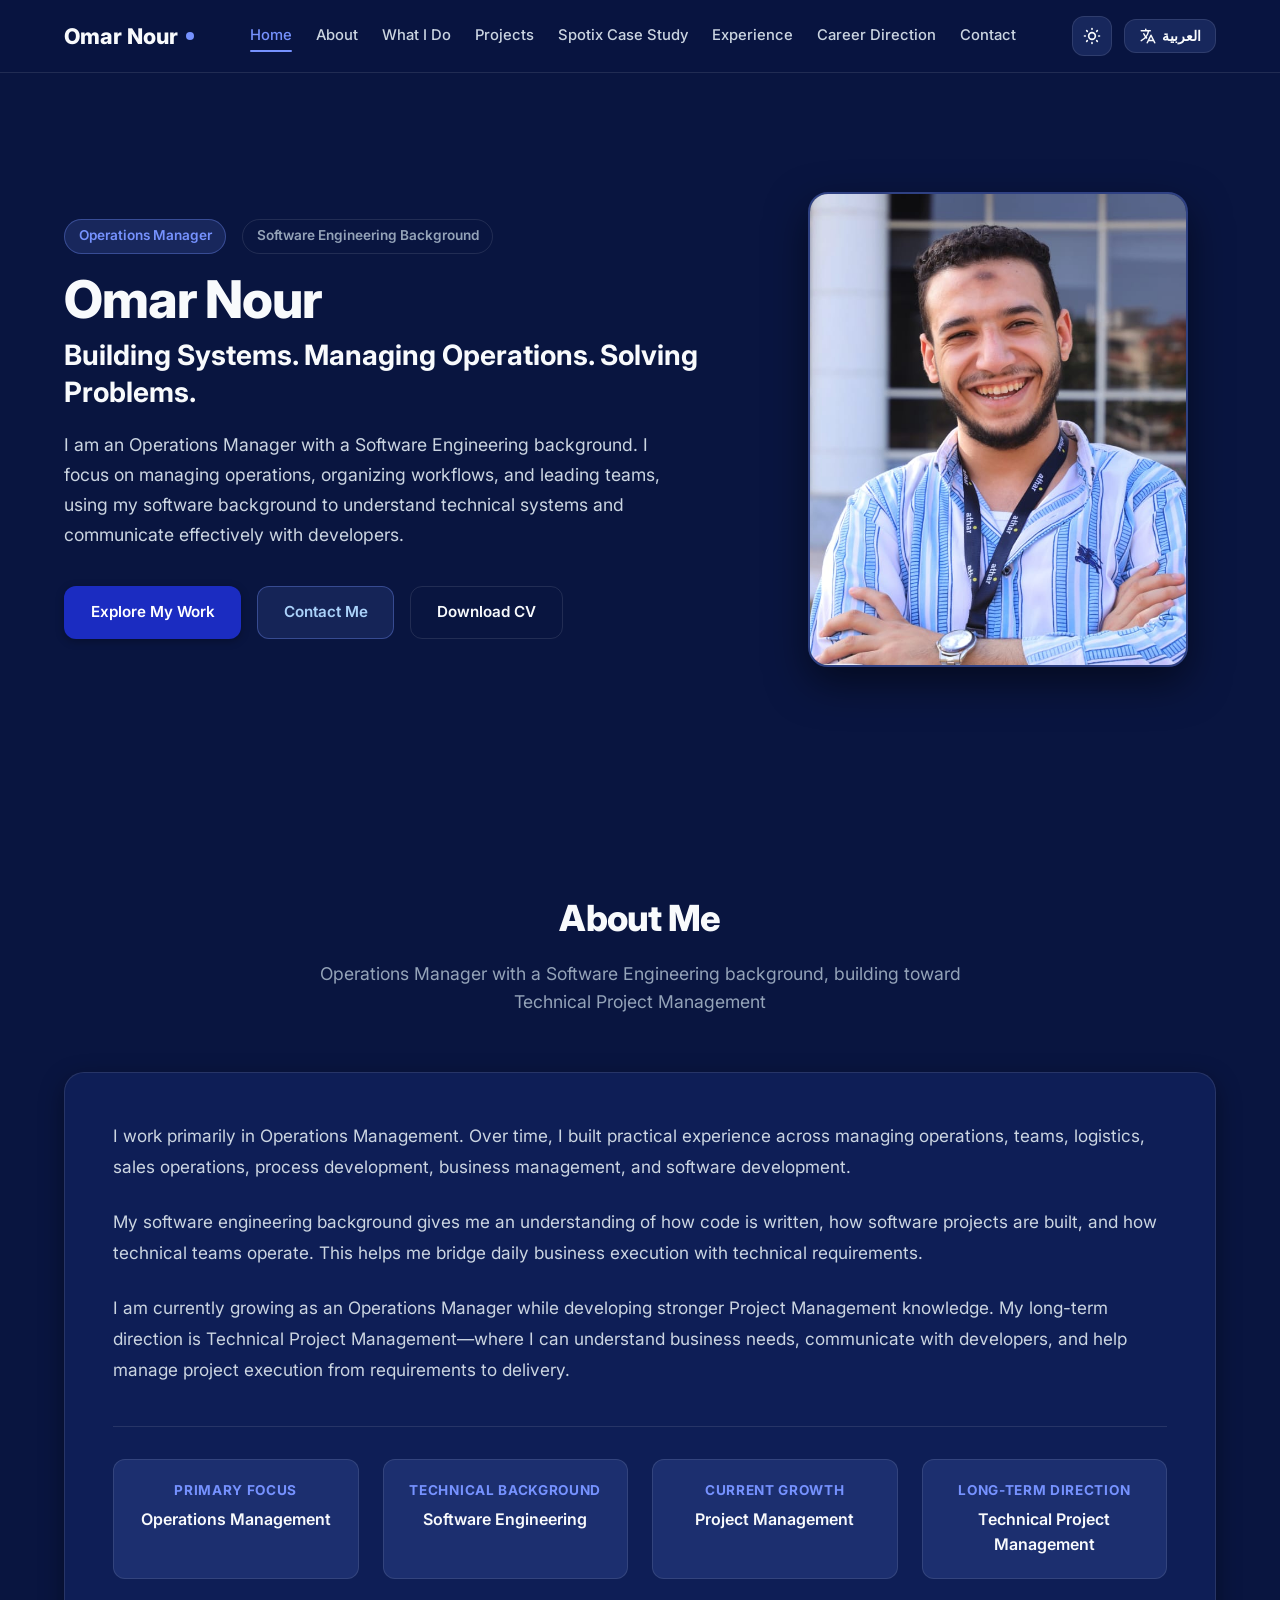
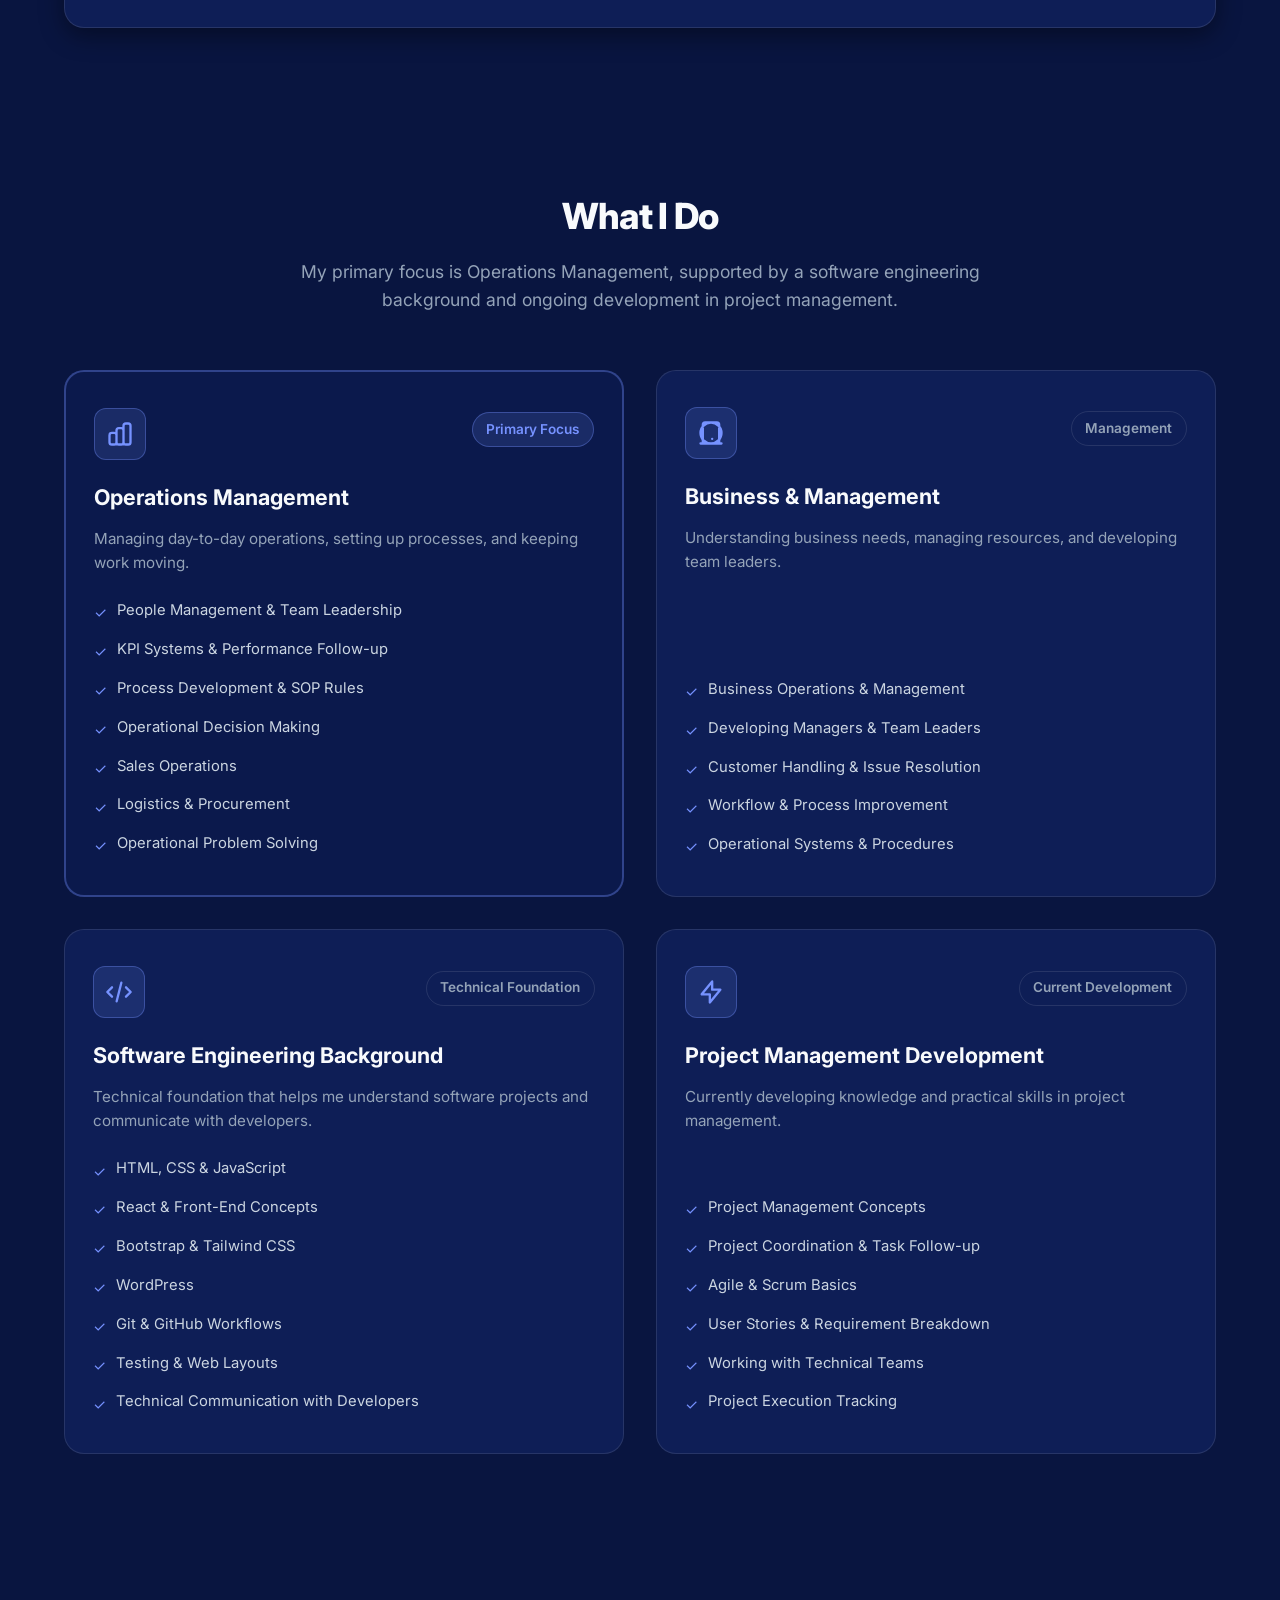
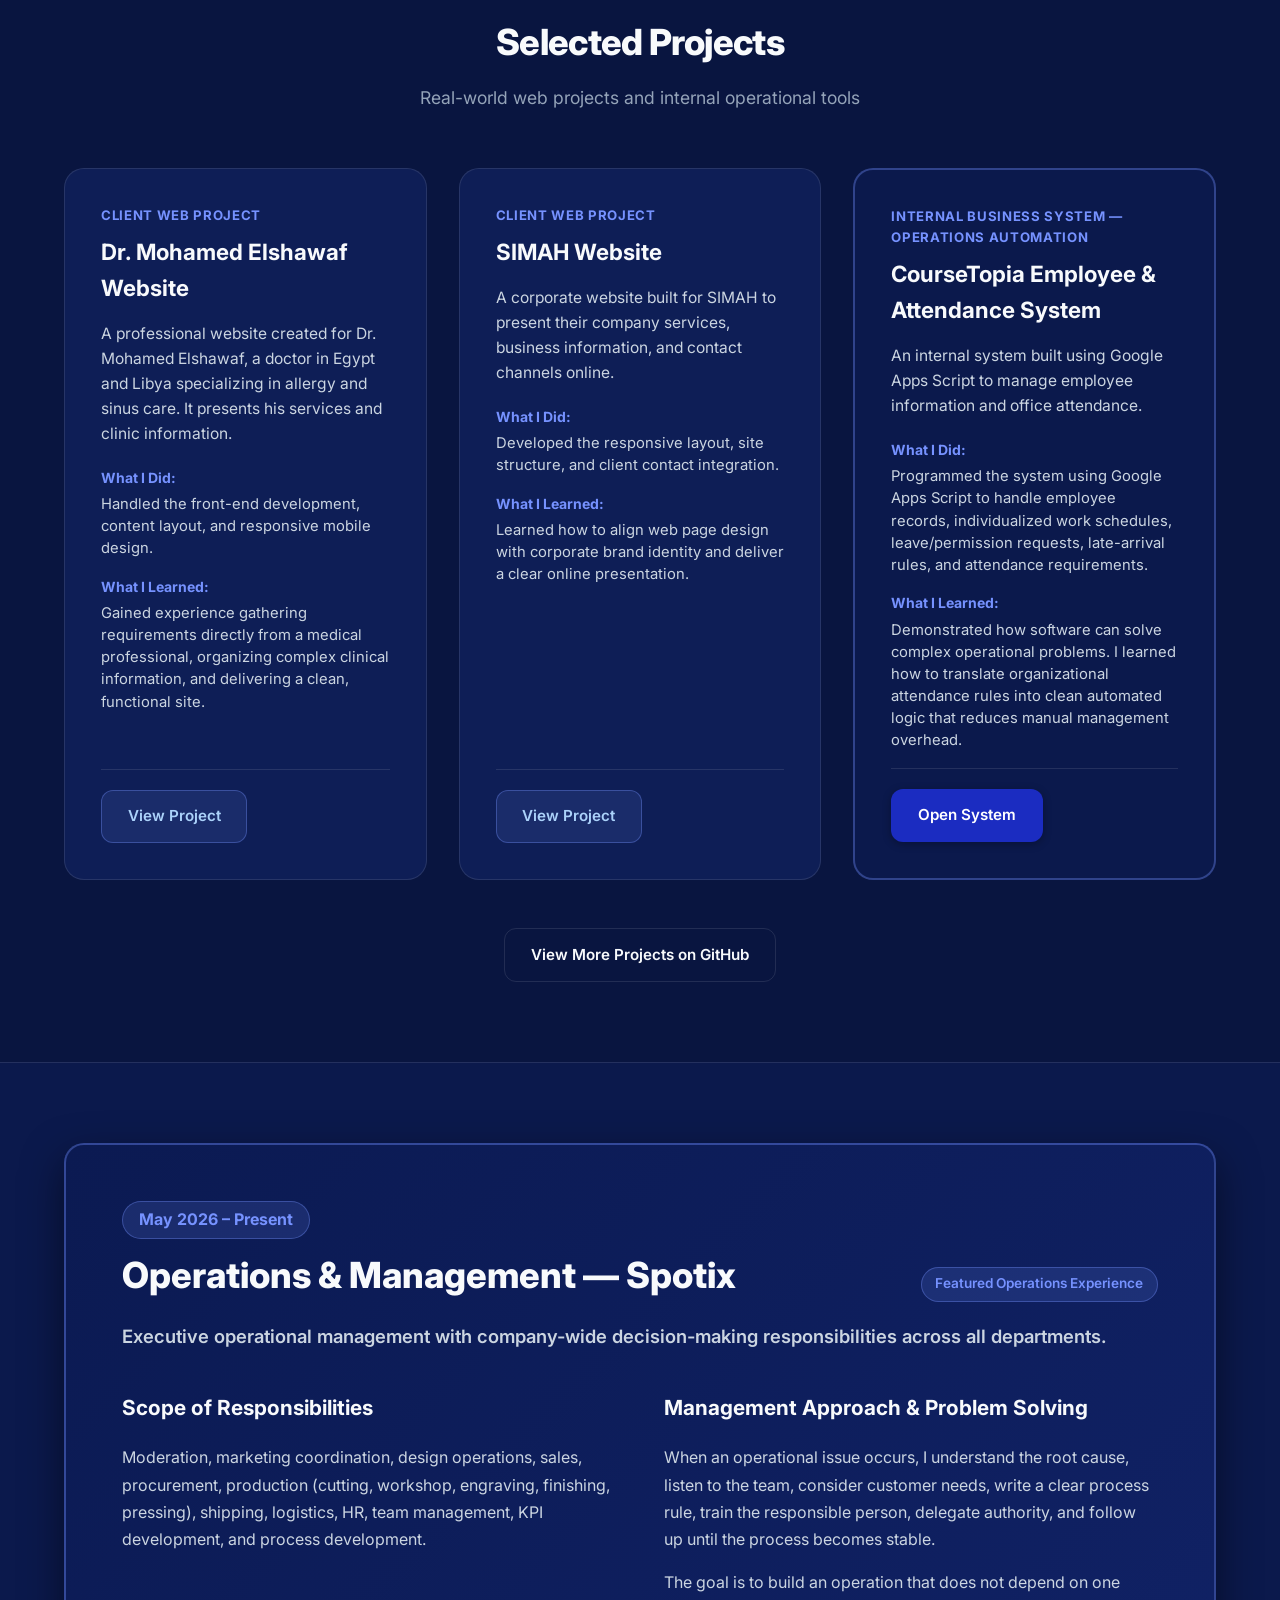
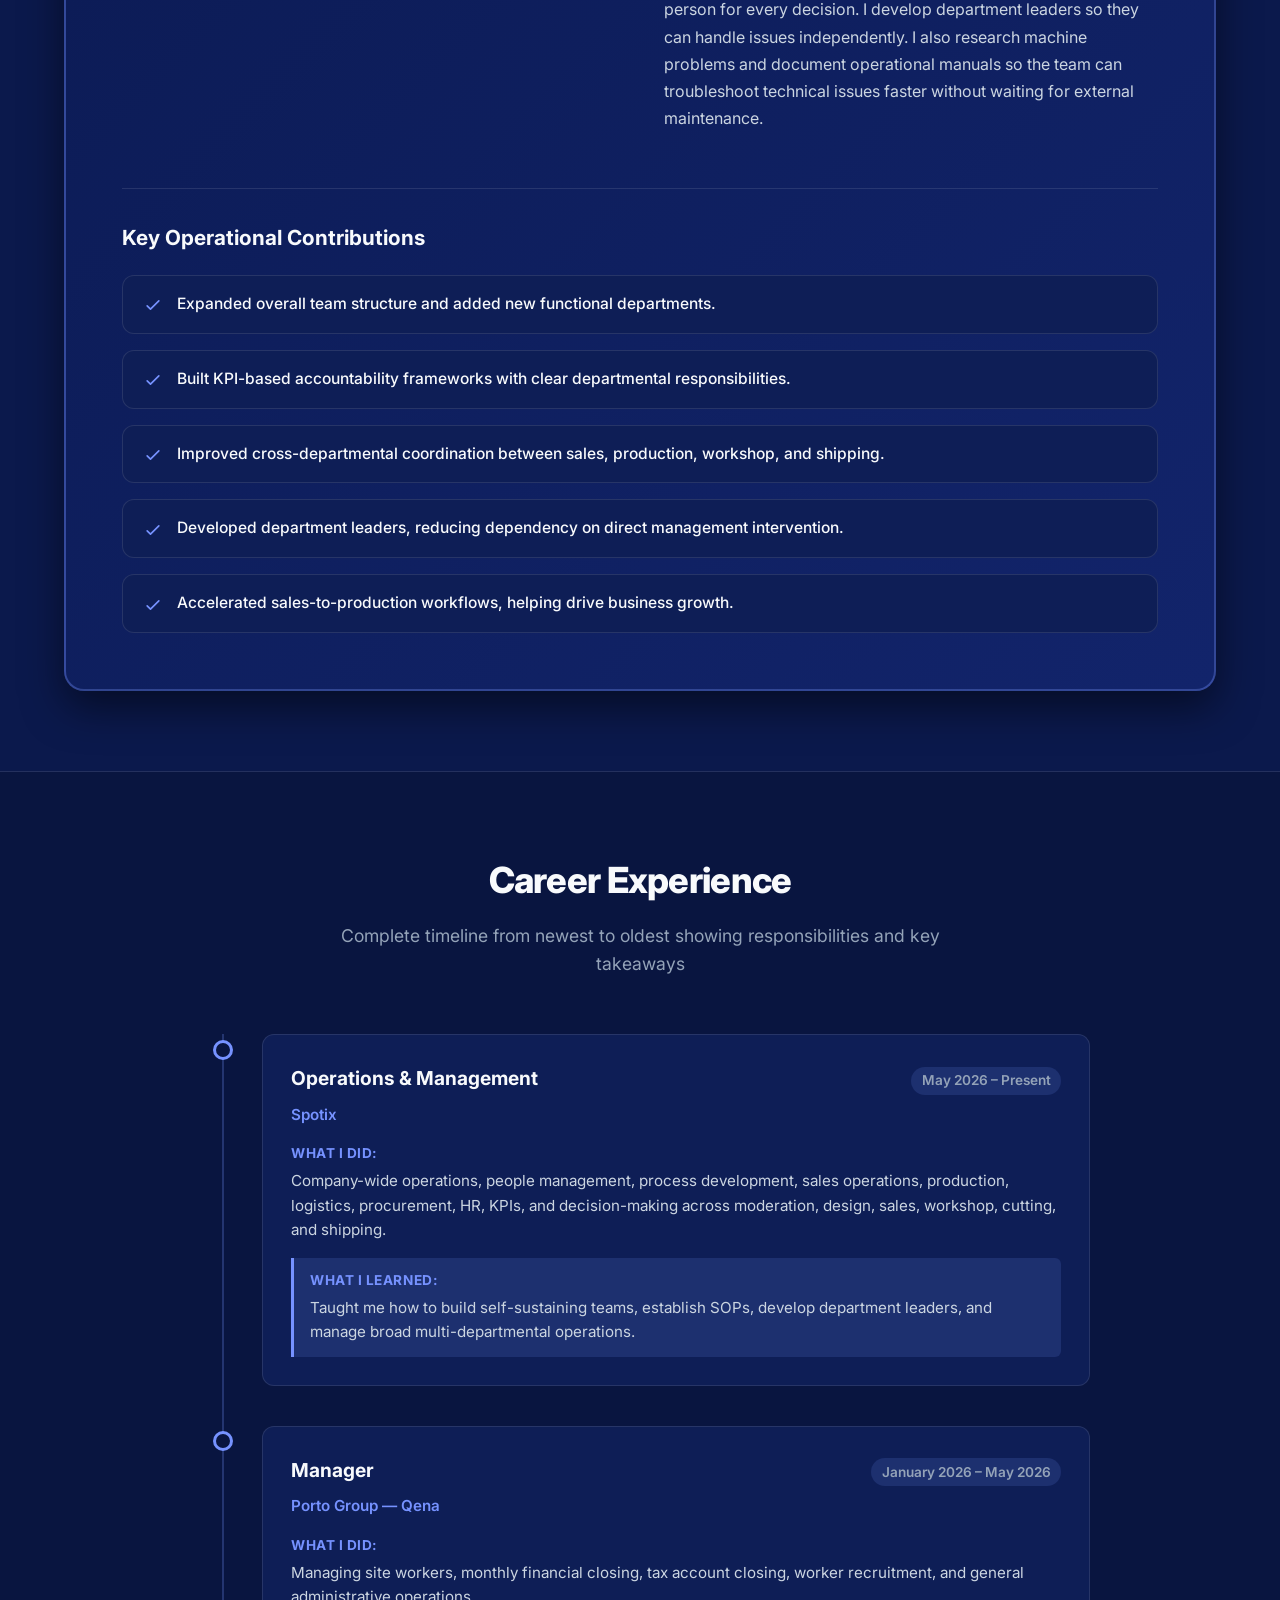
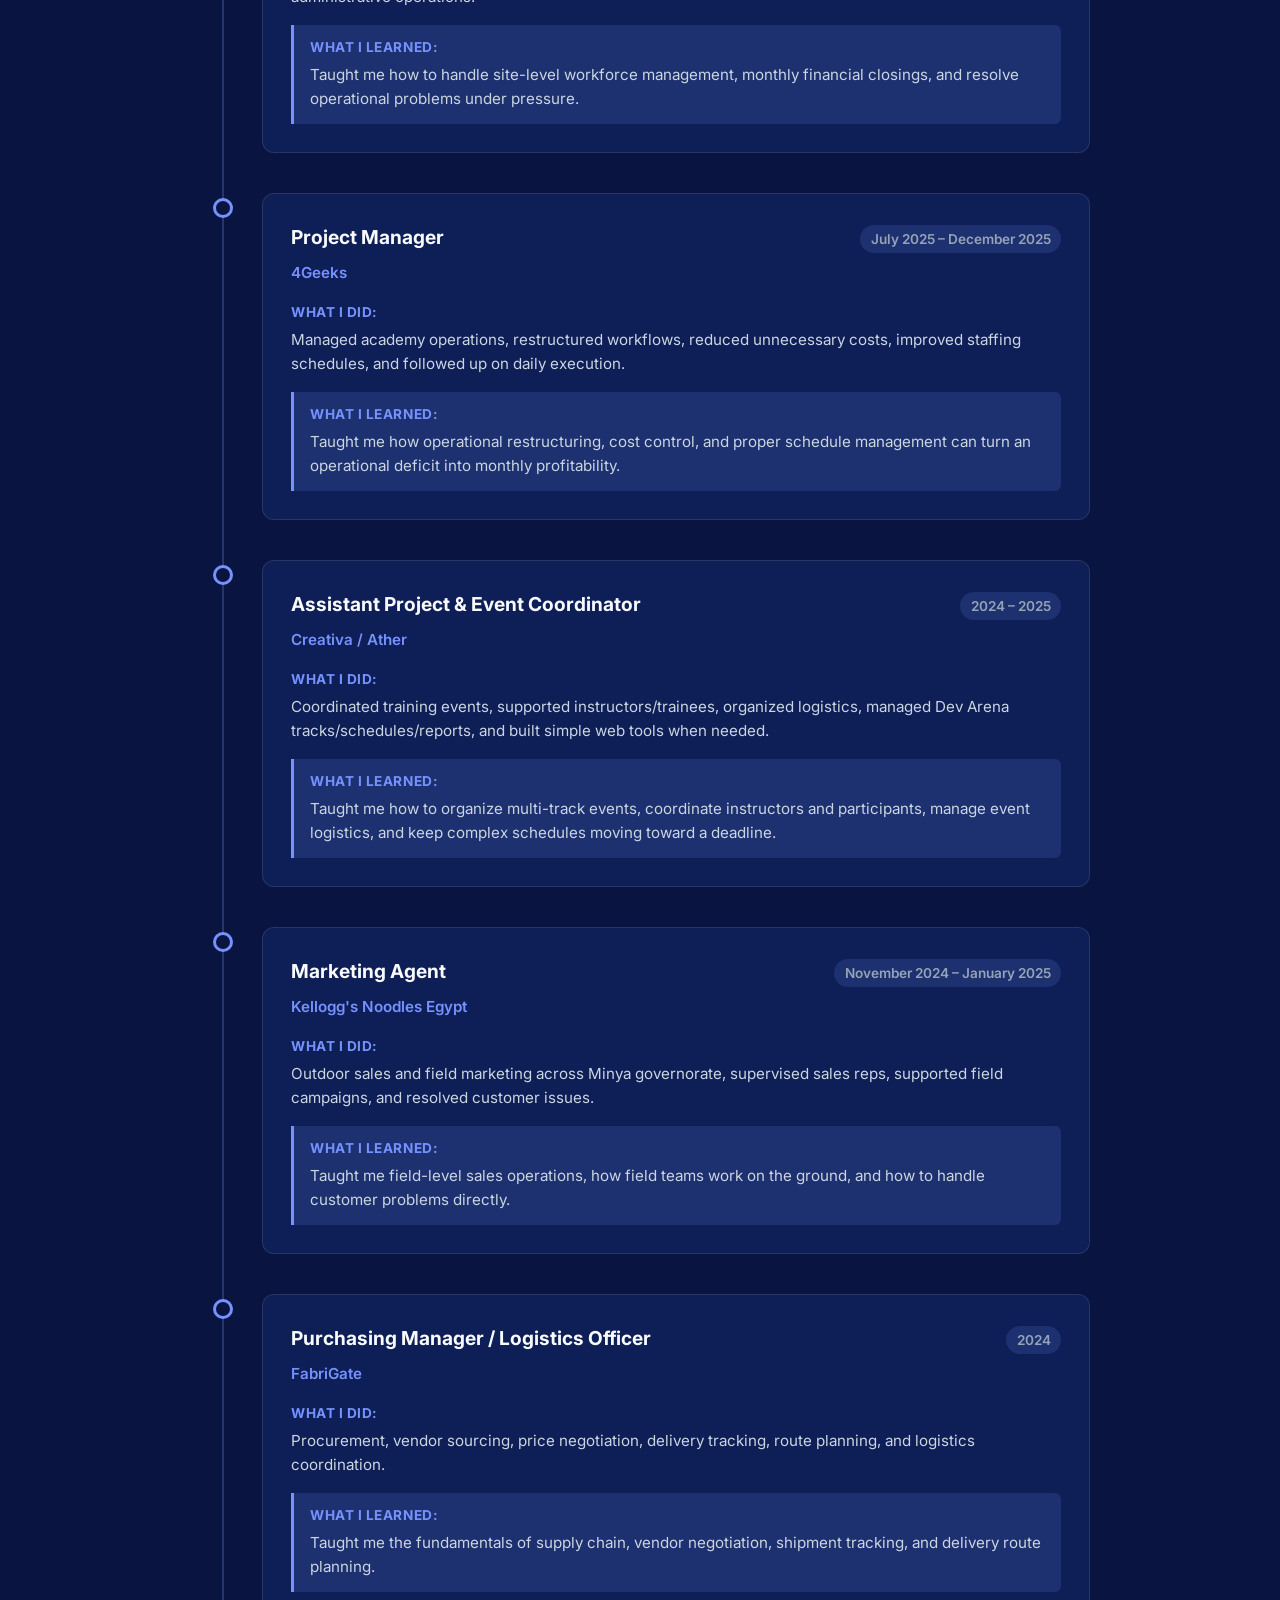
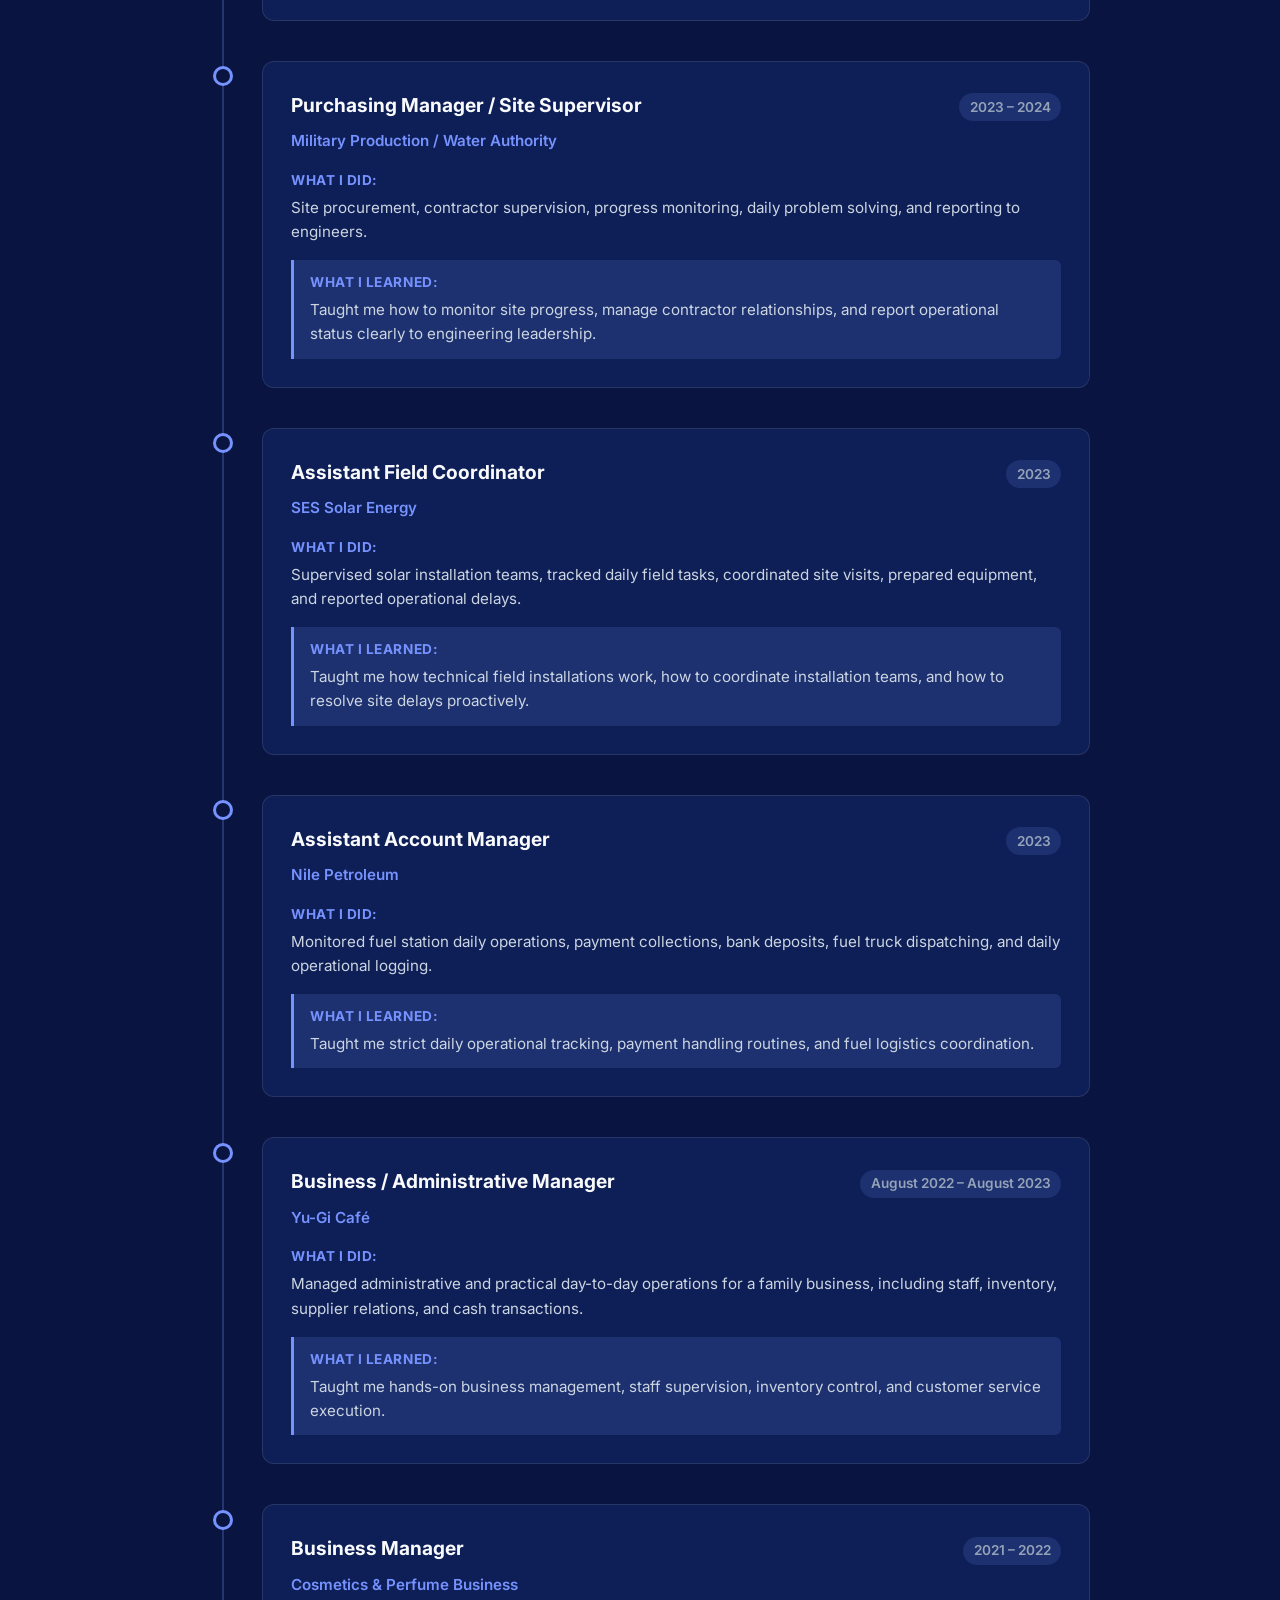
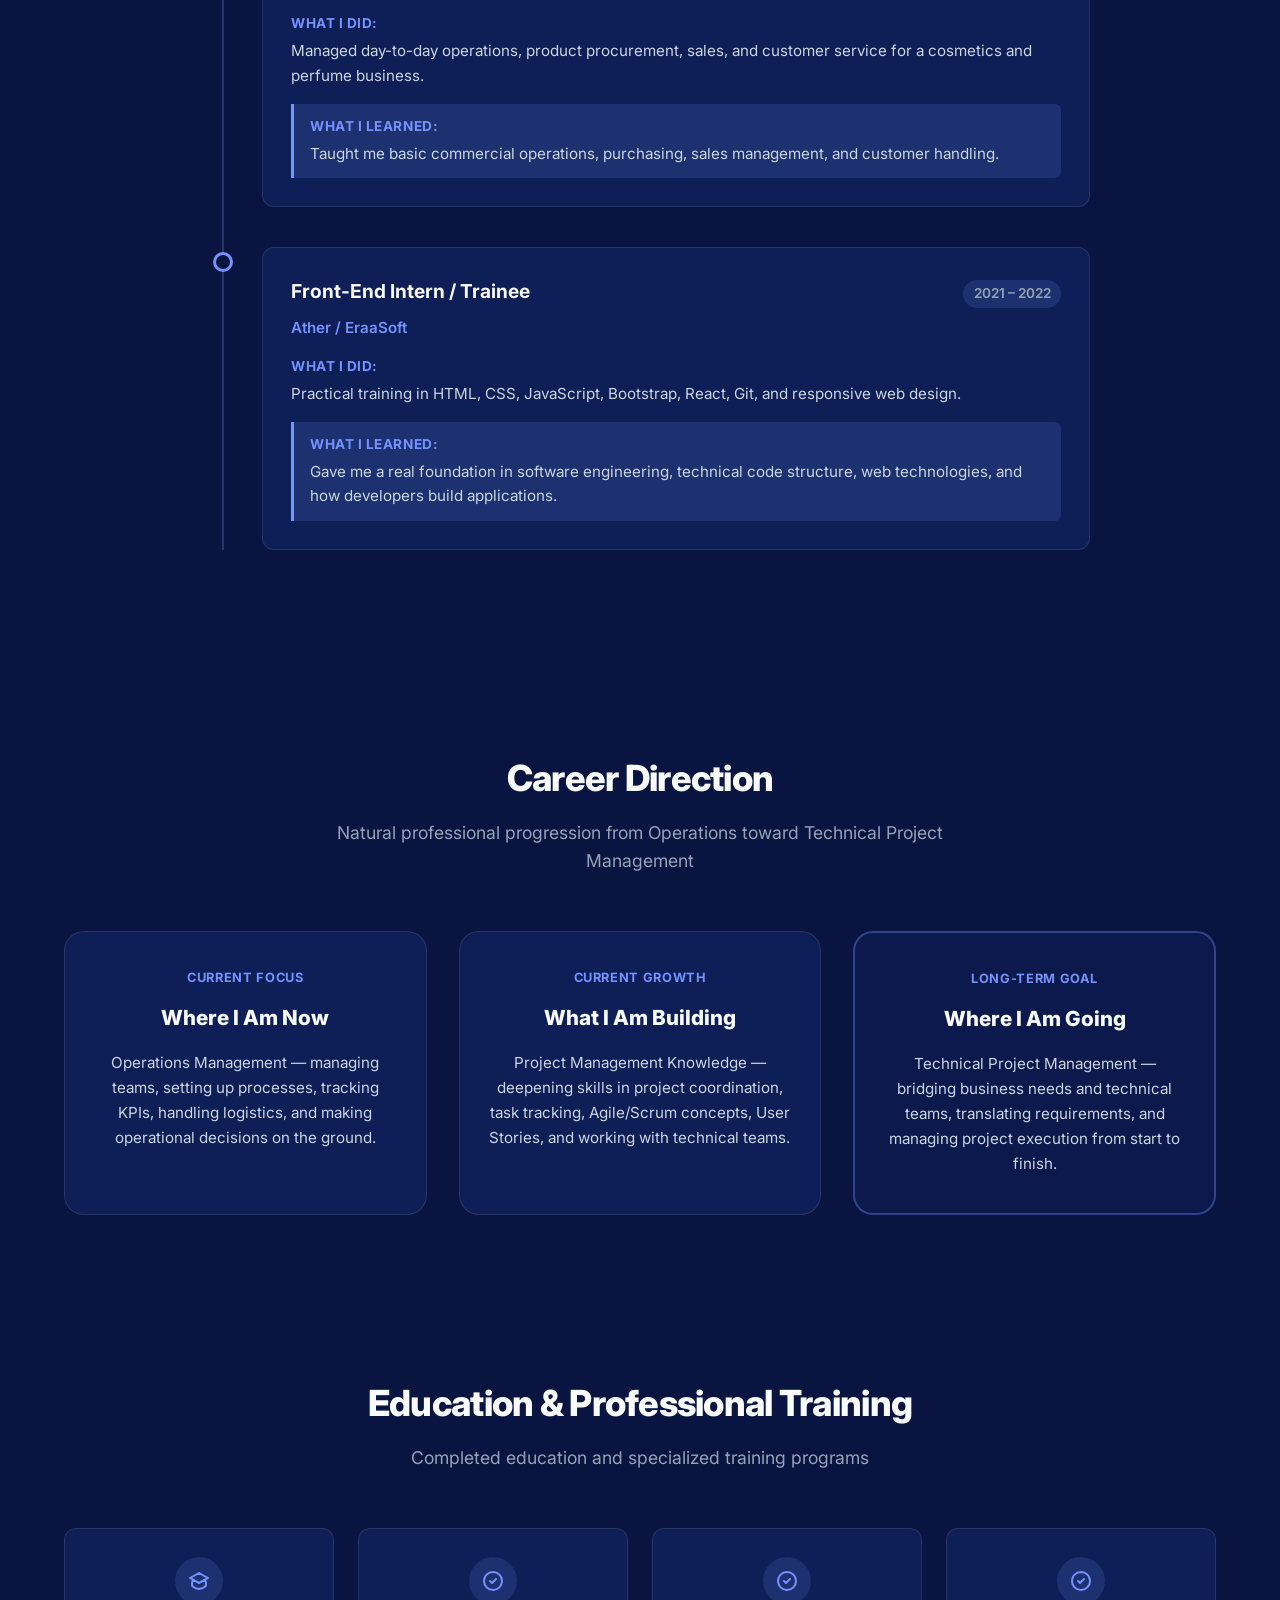
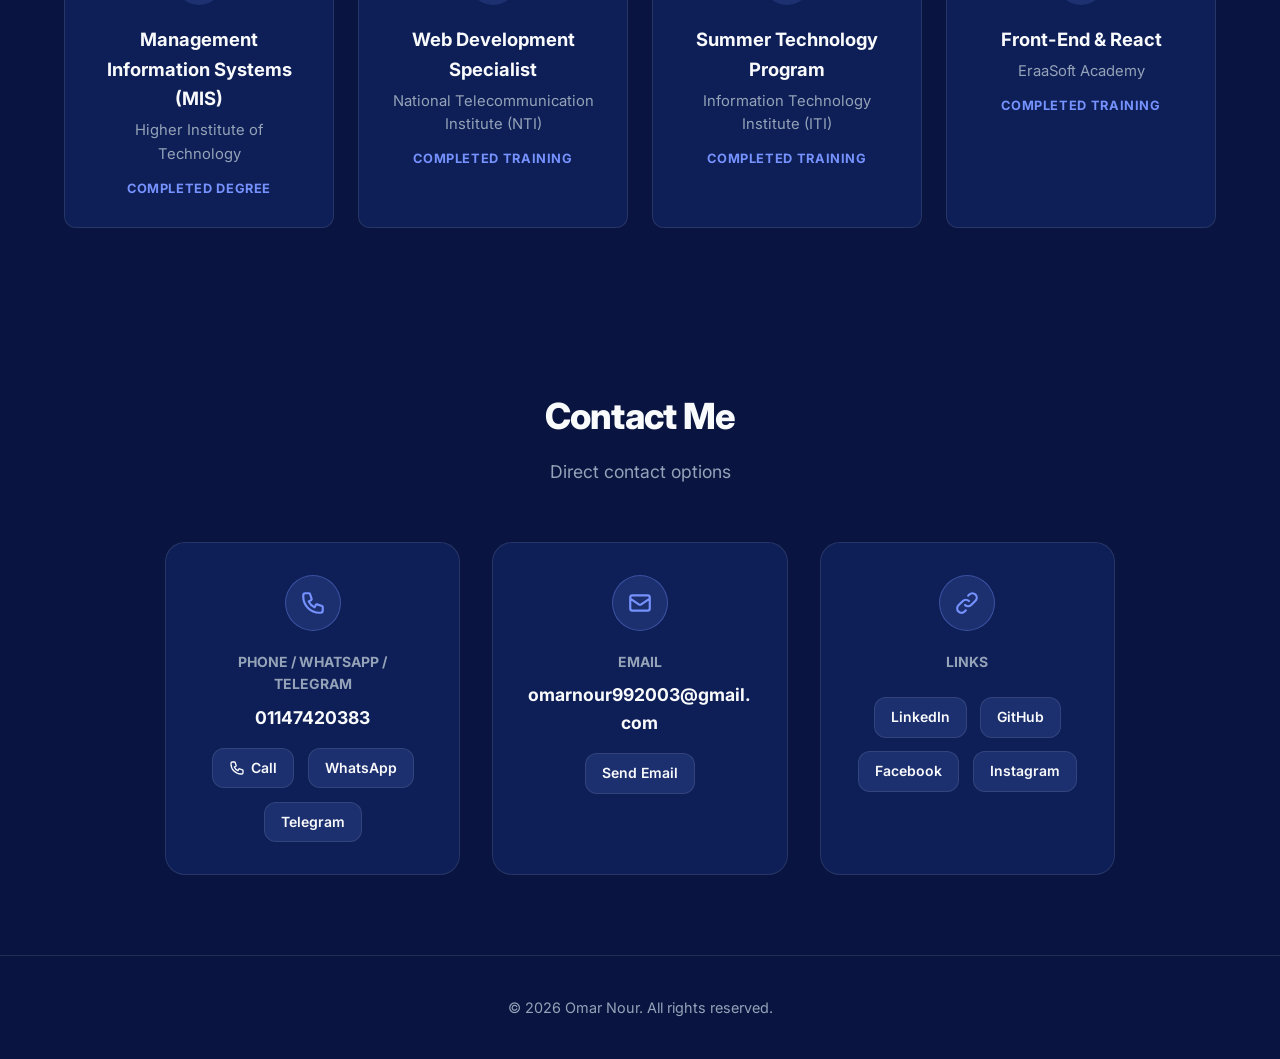
==== commit fdd96af6: "updated commit" ====
--- a/index.html
+++ b/index.html
@@ -1,17 +1,21 @@
 <!DOCTYPE html>
 <html lang="en" dir="ltr" data-theme="dark">
+
 <head>
   <meta charset="UTF-8">
   <meta name="viewport" content="width=device-width, initial-scale=1.0">
-  <title>Omar Nour | Software Engineer & Operations</title>
-  <meta name="description" content="Personal portfolio of Omar Nour — Software Engineer with hands-on experience in operations, business systems, and team management.">
-  <meta name="keywords" content="Omar Nour, Software Engineer, Technical Project Manager, Operations, Business Systems, Web Developer, Egypt">
+  <title>Omar Nour | Operations Manager & Software Background</title>
+  <meta name="description"
+    content="Personal portfolio of Omar Nour — Operations Manager with a Software Engineering background, building toward Technical Project Management.">
+  <meta name="keywords"
+    content="Omar Nour, Operations Manager, Software Engineering, Technical Project Manager, Business Operations, Systems, Egypt">
   <meta name="author" content="Omar Nour">
-  
+
   <!-- Open Graph / Social Media Meta -->
   <meta property="og:type" content="website">
   <meta property="og:title" content="Omar Nour | Building Systems. Managing Operations. Solving Problems.">
-  <meta property="og:description" content="A Software Engineer with hands-on experience in Operations, Project Management, People Management, Business Processes, and Systems.">
+  <meta property="og:description"
+    content="Operations Manager with a Software Engineering background, building toward Technical Project Management.">
   <meta property="og:image" content="assets/images/omar-nour.jpg">
 
   <!-- Favicon -->
@@ -20,6 +24,7 @@
   <!-- CSS Stylesheet -->
   <link rel="stylesheet" href="css/styles.css">
 </head>
+
 <body>
 
   <!-- Header & Navigation -->
@@ -36,6 +41,7 @@
         <a href="#projects" class="nav-link" data-i18n="navProjects">Projects</a>
         <a href="#spotix" class="nav-link" data-i18n="navSpotix">Spotix</a>
         <a href="#experience" class="nav-link" data-i18n="navExperience">Experience</a>
+        <a href="#direction" class="nav-link" data-i18n="navDirection">Career Direction</a>
         <a href="#contact" class="nav-link" data-i18n="navContact">Contact</a>
       </nav>
 
@@ -43,17 +49,21 @@
         <!-- Theme Toggle -->
         <button id="themeToggle" class="icon-btn" aria-label="Toggle Light/Dark Theme">
           <svg id="themeIconSun" width="20" height="20" fill="none" stroke="currentColor" viewBox="0 0 24 24">
-            <path stroke-linecap="round" stroke-linejoin="round" stroke-width="2" d="M12 3v1m0 16v1m9-9h-1M4 12H3m15.364 6.364l-.707-.707M6.343 6.343l-.707-.707m12.728 0l-.707.707M6.343 17.657l-.707.707M16 12a4 4 0 11-8 0 4 4 0 018 0z"/>
+            <path stroke-linecap="round" stroke-linejoin="round" stroke-width="2"
+              d="M12 3v1m0 16v1m9-9h-1M4 12H3m15.364 6.364l-.707-.707M6.343 6.343l-.707-.707m12.728 0l-.707.707M6.343 17.657l-.707.707M16 12a4 4 0 11-8 0 4 4 0 018 0z" />
           </svg>
-          <svg id="themeIconMoon" width="20" height="20" fill="none" stroke="currentColor" viewBox="0 0 24 24" style="display: none;">
-            <path stroke-linecap="round" stroke-linejoin="round" stroke-width="2" d="M20.354 15.354A9 9 0 018.646 3.646 9.003 9.003 0 0012 21a9.003 9.003 0 008.354-5.646z"/>
+          <svg id="themeIconMoon" width="20" height="20" fill="none" stroke="currentColor" viewBox="0 0 24 24"
+            style="display: none;">
+            <path stroke-linecap="round" stroke-linejoin="round" stroke-width="2"
+              d="M20.354 15.354A9 9 0 018.646 3.646 9.003 9.003 0 0012 21a9.003 9.003 0 008.354-5.646z" />
           </svg>
         </button>
 
         <!-- Language Switcher -->
         <button id="langToggle" class="lang-btn" aria-label="Switch Language">
           <svg width="18" height="18" fill="none" stroke="currentColor" viewBox="0 0 24 24">
-            <path stroke-linecap="round" stroke-linejoin="round" stroke-width="2" d="M3 5h12M9 3v2m1.048 9.5A18.022 18.022 0 016.412 9m6.088 9h7M11 21l5-10 5 10M12.751 5C11.783 10.77 8.07 15.61 3 18.129"/>
+            <path stroke-linecap="round" stroke-linejoin="round" stroke-width="2"
+              d="M3 5h12M9 3v2m1.048 9.5A18.022 18.022 0 016.412 9m6.088 9h7M11 21l5-10 5 10M12.751 5C11.783 10.77 8.07 15.61 3 18.129" />
           </svg>
           <span id="langLabel">العربية</span>
         </button>
@@ -61,7 +71,7 @@
         <!-- Mobile Drawer Menu Toggle -->
         <button id="mobileMenuBtn" class="icon-btn mobile-menu-btn" aria-label="Open Navigation Menu">
           <svg width="22" height="22" fill="none" stroke="currentColor" viewBox="0 0 24 24">
-            <path stroke-linecap="round" stroke-linejoin="round" stroke-width="2" d="M4 6h16M4 12h16M4 18h16"/>
+            <path stroke-linecap="round" stroke-linejoin="round" stroke-width="2" d="M4 6h16M4 12h16M4 18h16" />
           </svg>
         </button>
       </div>
@@ -74,7 +84,7 @@
       <span class="logo">Omar Nour <span class="logo-dot"></span></span>
       <button id="closeNavBtn" class="icon-btn" aria-label="Close Menu">
         <svg width="24" height="24" fill="none" stroke="currentColor" viewBox="0 0 24 24">
-          <path stroke-linecap="round" stroke-linejoin="round" stroke-width="2" d="M6 18L18 6M6 6l12 12"/>
+          <path stroke-linecap="round" stroke-linejoin="round" stroke-width="2" d="M6 18L18 6M6 6l12 12" />
         </svg>
       </button>
     </div>
@@ -85,6 +95,7 @@
       <a href="#projects" class="mobile-nav-link" data-i18n="navProjects">Projects</a>
       <a href="#spotix" class="mobile-nav-link" data-i18n="navSpotix">Spotix Case Study</a>
       <a href="#experience" class="mobile-nav-link" data-i18n="navExperience">Experience</a>
+      <a href="#direction" class="mobile-nav-link" data-i18n="navDirection">Career Direction</a>
       <a href="#contact" class="mobile-nav-link" data-i18n="navContact">Contact</a>
     </div>
   </div>
@@ -94,20 +105,27 @@
     <div class="container">
       <div class="hero-grid">
         <div class="hero-content">
+          <div class="hero-badges-wrapper">
+            <span class="badge" data-i18n="heroSubtitle">Operations Manager</span>
+            <span class="badge badge-tech" data-i18n="heroBadgeTech">Software Engineering Background</span>
+          </div>
           <div class="hero-title-group">
-            <span class="badge" data-i18n="heroSubtitle">Software Engineer</span>
             <h1 data-i18n="heroTitle">Omar Nour</h1>
           </div>
-          <h2 class="hero-headline" data-i18n="heroHeadline">Building Systems. Managing Operations. Solving Problems.</h2>
+          <h2 class="hero-headline" data-i18n="heroHeadline">Building Systems. Managing Operations. Solving Problems.
+          </h2>
           <p class="hero-paragraph" data-i18n="heroParagraph">
-            I build digital tools, organize business operations, and work with teams to turn practical problems into clear, working systems.
+            I am an Operations Manager with a Software Engineering background. I focus on managing operations,
+            organizing workflows, and leading teams, using my software background to understand technical systems and
+            communicate effectively with developers.
           </p>
           <div class="hero-ctas">
             <a href="#projects" class="btn btn-primary" data-i18n="btnExplore">Explore My Work</a>
             <a href="#contact" class="btn btn-secondary" data-i18n="btnContact">Contact Me</a>
             <a href="assets/docs/Omar_Nour_CV.pdf" download class="btn btn-outline" data-i18n="btnCV">
               <svg width="18" height="18" fill="none" stroke="currentColor" viewBox="0 0 24 24">
-                <path stroke-linecap="round" stroke-linejoin="round" stroke-width="2" d="M4 16v1a3 3 0 003 3h10a3 3 0 003-3v-1m-4-4l-4 4m0 0l-4-4m4 4V4"/>
+                <path stroke-linecap="round" stroke-linejoin="round" stroke-width="2"
+                  d="M4 16v1a3 3 0 003 3h10a3 3 0 003-3v-1m-4-4l-4 4m0 0l-4-4m4 4V4" />
               </svg>
               <span>Download CV</span>
             </a>
@@ -115,7 +133,7 @@
         </div>
         <div class="hero-image-wrapper">
           <div class="hero-image-container">
-            <img src="assets/images/omar-nour.jpg" alt="Omar Nour — Software Engineer">
+            <img src="./IMG-20250920-WA0007.jpg" alt="Omar Nour — Operations Manager">
           </div>
         </div>
       </div>
@@ -127,107 +145,176 @@
     <div class="container">
       <div class="section-header">
         <h2 data-i18n="aboutSectionTitle">About Me</h2>
-        <p class="section-subtitle" data-i18n="aboutTagline">Software Engineer with hands-on experience in operations and management</p>
+        <p class="section-subtitle" data-i18n="aboutTagline">Operations Manager with a Software Engineering background,
+          building toward Technical Project Management</p>
       </div>
 
       <div class="about-card">
         <div class="about-content">
           <p data-i18n="aboutP1">
-            I have built experience across operations, project management, business management, logistics, team management, process development, and software development.
+            I work primarily in Operations Management. Over time, I built practical experience across managing
+            operations, teams, logistics, sales operations, process development, business management, and software
+            development.
           </p>
           <p data-i18n="aboutP2">
-            Over time, I became interested in the connection between technology and business operations. Today, I work on both sides: writing code and building digital tools, as well as managing operations, organizing daily workflows, leading teams, and designing clear rules so the business stays organized.
+            My software engineering background gives me an understanding of how code is written, how software projects
+            are built, and how technical teams operate. This helps me bridge daily business execution with technical
+            requirements.
           </p>
           <p data-i18n="aboutP3">
-            My long-term direction is Technical Project Management—combining Software Engineering, Operations, and Management.
+            I am currently growing as an Operations Manager while developing stronger Project Management knowledge. My
+            long-term direction is Technical Project Management—where I can understand business needs, communicate with
+            developers, and help manage project execution from requirements to delivery.
           </p>
         </div>
 
         <div class="about-highlights">
           <div class="highlight-box">
-            <div class="highlight-title">Technology</div>
-            <div class="highlight-desc">Software & Web Development</div>
+            <div class="highlight-title" data-i18n="aboutBadge1Title">Primary Focus</div>
+            <div class="highlight-desc" data-i18n="aboutBadge1Val">Operations Management</div>
           </div>
           <div class="highlight-box">
-            <div class="highlight-title">Operations</div>
-            <div class="highlight-desc">Workflows & Logistics</div>
+            <div class="highlight-title" data-i18n="aboutBadge2Title">Technical Background</div>
+            <div class="highlight-desc" data-i18n="aboutBadge2Val">Software Engineering</div>
           </div>
           <div class="highlight-box">
-            <div class="highlight-title">Management</div>
-            <div class="highlight-desc">Team Management & KPIs</div>
+            <div class="highlight-title" data-i18n="aboutBadge3Title">Current Growth</div>
+            <div class="highlight-desc" data-i18n="aboutBadge3Val">Project Management</div>
           </div>
           <div class="highlight-box">
-            <div class="highlight-title">Direction</div>
-            <div class="highlight-desc">Technical Project Management</div>
+            <div class="highlight-title" data-i18n="aboutBadge4Title">Long-Term Direction</div>
+            <div class="highlight-desc" data-i18n="aboutBadge4Val">Technical Project Management</div>
           </div>
         </div>
       </div>
     </div>
   </section>
 
-  <!-- What I Do Section -->
+  <!-- What I Do Section (4 Pillars Hierarchy) -->
   <section id="what-i-do">
     <div class="container">
       <div class="section-header">
         <h2 data-i18n="whatIDoTitle">What I Do</h2>
-        <p class="section-subtitle" data-i18n="whatIDoSubtitle">Practical capabilities across software, operations, and business systems</p>
-      </div>
-
-      <div class="pillars-grid">
-        <!-- Pillar 1: Software Engineering -->
+        <p class="section-subtitle" data-i18n="whatIDoSubtitle">My primary focus is Operations Management, supported by
+          a software engineering background and ongoing development in project management.</p>
+      </div>
+
+      <div class="pillars-grid-4">
+        <!-- Pillar 1: Operations Management (Primary Focus) -->
+        <div class="pillar-card primary-ops-pillar">
+          <div class="pillar-header-row">
+            <div class="pillar-icon-box">
+              <svg width="24" height="24" fill="none" stroke="currentColor" viewBox="0 0 24 24">
+                <path stroke-linecap="round" stroke-linejoin="round" stroke-width="2"
+                  d="M9 19v-6a2 2 0 00-2-2H5a2 2 0 00-2 2v6a2 2 0 002 2h2a2 2 0 002-2zm0 0V9a2 2 0 012-2h2a2 2 0 012 2v10m-6 0a2 2 0 002 2h2a2 2 0 002-2m0 0V5a2 2 0 012-2h2a2 2 0 012 2v14a2 2 0 01-2 2h-2a2 2 0 01-2-2z" />
+              </svg>
+            </div>
+            <span class="badge" data-i18n="pillar1Badge">Primary Focus</span>
+          </div>
+          <h3 data-i18n="pillar1Title">Operations Management</h3>
+          <p data-i18n="pillar1Desc">Managing day-to-day operations, setting up processes, and keeping work moving.</p>
+          <ul class="pillar-list">
+            <li class="pillar-item"><span class="pillar-item-icon">✓</span> <span data-i18n="pillar1Item1">People
+                Management & Team Leadership</span></li>
+            <li class="pillar-item"><span class="pillar-item-icon">✓</span> <span data-i18n="pillar1Item2">KPI Systems &
+                Performance Follow-up</span></li>
+            <li class="pillar-item"><span class="pillar-item-icon">✓</span> <span data-i18n="pillar1Item3">Process
+                Development & SOP Rules</span></li>
+            <li class="pillar-item"><span class="pillar-item-icon">✓</span> <span data-i18n="pillar1Item4">Operational
+                Decision Making</span></li>
+            <li class="pillar-item"><span class="pillar-item-icon">✓</span> <span data-i18n="pillar1Item5">Sales
+                Operations</span></li>
+            <li class="pillar-item"><span class="pillar-item-icon">✓</span> <span data-i18n="pillar1Item6">Logistics &
+                Procurement</span></li>
+            <li class="pillar-item"><span class="pillar-item-icon">✓</span> <span data-i18n="pillar1Item7">Operational
+                Problem Solving</span></li>
+          </ul>
+        </div>
+
+        <!-- Pillar 2: Business & Management -->
         <div class="pillar-card">
-          <div class="pillar-icon-box">
-            <svg width="24" height="24" fill="none" stroke="currentColor" viewBox="0 0 24 24">
-              <path stroke-linecap="round" stroke-linejoin="round" stroke-width="2" d="M10 20l4-16m4 4l4 4-4 4M6 16l-4-4 4-4"/>
-            </svg>
-          </div>
-          <h3 data-i18n="pillar1Title">Software Engineering</h3>
-          <p data-i18n="pillar1Desc">Building clean websites, responsive user interfaces, and web applications.</p>
+          <div class="pillar-header-row">
+            <div class="pillar-icon-box">
+              <svg width="24" height="24" fill="none" stroke="currentColor" viewBox="0 0 24 24">
+                <path stroke-linecap="round" stroke-linejoin="round" stroke-width="2"
+                  d="M19 21V5a2 2 0 00-2-2H7a2 2 0 00-2 2v16m14 0h2m-2 0h-5m-9 0H3m2 0h5m3 0h1m-1-4h.01M21 12a9 9 0 11-18 0 9 9 0 0118 0z" />
+              </svg>
+            </div>
+            <span class="badge badge-tech" data-i18n="pillar2Badge">Management</span>
+          </div>
+          <h3 data-i18n="pillar2Title">Business & Management</h3>
+          <p data-i18n="pillar2Desc">Understanding business needs, managing resources, and developing team leaders.</p>
           <ul class="pillar-list">
-            <li class="pillar-item"><span class="pillar-item-icon">✓</span> <span data-i18n="pillar1Item1">HTML, CSS, JavaScript</span></li>
-            <li class="pillar-item"><span class="pillar-item-icon">✓</span> <span data-i18n="pillar1Item2">React</span></li>
-            <li class="pillar-item"><span class="pillar-item-icon">✓</span> <span data-i18n="pillar1Item3">Bootstrap & Tailwind CSS</span></li>
-            <li class="pillar-item"><span class="pillar-item-icon">✓</span> <span data-i18n="pillar1Item4">WordPress</span></li>
-            <li class="pillar-item"><span class="pillar-item-icon">✓</span> <span data-i18n="pillar1Item5">Git & GitHub</span></li>
-            <li class="pillar-item"><span class="pillar-item-icon">✓</span> <span data-i18n="pillar1Item6">Testing & Responsive Design</span></li>
+            <li class="pillar-item"><span class="pillar-item-icon">✓</span> <span data-i18n="pillar2Item1">Business
+                Operations & Management</span></li>
+            <li class="pillar-item"><span class="pillar-item-icon">✓</span> <span data-i18n="pillar2Item2">Developing
+                Managers & Team Leaders</span></li>
+            <li class="pillar-item"><span class="pillar-item-icon">✓</span> <span data-i18n="pillar2Item3">Customer
+                Handling & Issue Resolution</span></li>
+            <li class="pillar-item"><span class="pillar-item-icon">✓</span> <span data-i18n="pillar2Item4">Workflow &
+                Process Improvement</span></li>
+            <li class="pillar-item"><span class="pillar-item-icon">✓</span> <span data-i18n="pillar2Item5">Operational
+                Systems & Procedures</span></li>
           </ul>
         </div>
 
-        <!-- Pillar 2: Operations & Management -->
+        <!-- Pillar 3: Software Engineering Background -->
         <div class="pillar-card">
-          <div class="pillar-icon-box">
-            <svg width="24" height="24" fill="none" stroke="currentColor" viewBox="0 0 24 24">
-              <path stroke-linecap="round" stroke-linejoin="round" stroke-width="2" d="M9 19v-6a2 2 0 00-2-2H5a2 2 0 00-2 2v6a2 2 0 002 2h2a2 2 0 002-2zm0 0V9a2 2 0 012-2h2a2 2 0 012 2v10m-6 0a2 2 0 002 2h2a2 2 0 002-2m0 0V5a2 2 0 012-2h2a2 2 0 012 2v14a2 2 0 01-2 2h-2a2 2 0 01-2-2z"/>
-            </svg>
-          </div>
-          <h3 data-i18n="pillar2Title">Operations & Management</h3>
-          <p data-i18n="pillar2Desc">Organizing business operations, managing people, and setting up practical processes.</p>
+          <div class="pillar-header-row">
+            <div class="pillar-icon-box">
+              <svg width="24" height="24" fill="none" stroke="currentColor" viewBox="0 0 24 24">
+                <path stroke-linecap="round" stroke-linejoin="round" stroke-width="2"
+                  d="M10 20l4-16m4 4l4 4-4 4M6 16l-4-4 4-4" />
+              </svg>
+            </div>
+            <span class="badge badge-tech" data-i18n="pillar3Badge">Technical Foundation</span>
+          </div>
+          <h3 data-i18n="pillar3Title">Software Engineering Background</h3>
+          <p data-i18n="pillar3Desc">Technical foundation that helps me understand software projects and communicate
+            with developers.</p>
           <ul class="pillar-list">
-            <li class="pillar-item"><span class="pillar-item-icon">✓</span> <span data-i18n="pillar2Item1">Operations Management</span></li>
-            <li class="pillar-item"><span class="pillar-item-icon">✓</span> <span data-i18n="pillar2Item2">People & Team Management</span></li>
-            <li class="pillar-item"><span class="pillar-item-icon">✓</span> <span data-i18n="pillar2Item3">KPI Systems</span></li>
-            <li class="pillar-item"><span class="pillar-item-icon">✓</span> <span data-i18n="pillar2Item4">Process Development</span></li>
-            <li class="pillar-item"><span class="pillar-item-icon">✓</span> <span data-i18n="pillar2Item5">Project Management & Sales Operations</span></li>
-            <li class="pillar-item"><span class="pillar-item-icon">✓</span> <span data-i18n="pillar2Item6">Logistics & Procurement</span></li>
+            <li class="pillar-item"><span class="pillar-item-icon">✓</span> <span data-i18n="pillar3Item1">HTML, CSS &
+                JavaScript</span></li>
+            <li class="pillar-item"><span class="pillar-item-icon">✓</span> <span data-i18n="pillar3Item2">React &
+                Front-End Concepts</span></li>
+            <li class="pillar-item"><span class="pillar-item-icon">✓</span> <span data-i18n="pillar3Item3">Bootstrap &
+                Tailwind CSS</span></li>
+            <li class="pillar-item"><span class="pillar-item-icon">✓</span> <span
+                data-i18n="pillar3Item4">WordPress</span></li>
+            <li class="pillar-item"><span class="pillar-item-icon">✓</span> <span data-i18n="pillar3Item5">Git & GitHub
+                Workflows</span></li>
+            <li class="pillar-item"><span class="pillar-item-icon">✓</span> <span data-i18n="pillar3Item6">Testing & Web
+                Layouts</span></li>
+            <li class="pillar-item"><span class="pillar-item-icon">✓</span> <span data-i18n="pillar3Item7">Technical
+                Communication with Developers</span></li>
           </ul>
         </div>
 
-        <!-- Pillar 3: Systems & Automation -->
+        <!-- Pillar 4: Project Management Development -->
         <div class="pillar-card">
-          <div class="pillar-icon-box">
-            <svg width="24" height="24" fill="none" stroke="currentColor" viewBox="0 0 24 24">
-              <path stroke-linecap="round" stroke-linejoin="round" stroke-width="2" d="M13 10V3L4 14h7v7l9-11h-7z"/>
-            </svg>
-          </div>
-          <h3 data-i18n="pillar3Title">Systems & Automation</h3>
-          <p data-i18n="pillar3Desc">Using software to solve operational problems and automate manual tasks.</p>
+          <div class="pillar-header-row">
+            <div class="pillar-icon-box">
+              <svg width="24" height="24" fill="none" stroke="currentColor" viewBox="0 0 24 24">
+                <path stroke-linecap="round" stroke-linejoin="round" stroke-width="2" d="M13 10V3L4 14h7v7l9-11h-7z" />
+              </svg>
+            </div>
+            <span class="badge badge-tech" data-i18n="pillar4Badge">Current Development</span>
+          </div>
+          <h3 data-i18n="pillar4Title">Project Management Development</h3>
+          <p data-i18n="pillar4Desc">Currently developing knowledge and practical skills in project management.</p>
           <ul class="pillar-list">
-            <li class="pillar-item"><span class="pillar-item-icon">✓</span> <span data-i18n="pillar3Item1">Business Systems</span></li>
-            <li class="pillar-item"><span class="pillar-item-icon">✓</span> <span data-i18n="pillar3Item2">Workflow Design & Internal Tools</span></li>
-            <li class="pillar-item"><span class="pillar-item-icon">✓</span> <span data-i18n="pillar3Item3">Employee Records & Attendance Systems</span></li>
-            <li class="pillar-item"><span class="pillar-item-icon">✓</span> <span data-i18n="pillar3Item4">Shift & Work Schedule Rules</span></li>
-            <li class="pillar-item"><span class="pillar-item-icon">✓</span> <span data-i18n="pillar3Item5">Process Automation & Documentation</span></li>
-            <li class="pillar-item"><span class="pillar-item-icon">✓</span> <span data-i18n="pillar3Item6">Operational Tracking & Follow-up</span></li>
+            <li class="pillar-item"><span class="pillar-item-icon">✓</span> <span data-i18n="pillar4Item1">Project
+                Management Concepts</span></li>
+            <li class="pillar-item"><span class="pillar-item-icon">✓</span> <span data-i18n="pillar4Item2">Project
+                Coordination & Task Follow-up</span></li>
+            <li class="pillar-item"><span class="pillar-item-icon">✓</span> <span data-i18n="pillar4Item3">Agile & Scrum
+                Basics</span></li>
+            <li class="pillar-item"><span class="pillar-item-icon">✓</span> <span data-i18n="pillar4Item4">User Stories
+                & Requirement Breakdown</span></li>
+            <li class="pillar-item"><span class="pillar-item-icon">✓</span> <span data-i18n="pillar4Item5">Working with
+                Technical Teams</span></li>
+            <li class="pillar-item"><span class="pillar-item-icon">✓</span> <span data-i18n="pillar4Item6">Project
+                Execution Tracking</span></li>
           </ul>
         </div>
       </div>
@@ -239,54 +326,93 @@
     <div class="container">
       <div class="section-header">
         <h2 data-i18n="projectsTitle">Selected Projects</h2>
-        <p class="section-subtitle" data-i18n="projectsSubtitle">Real-world client websites and internal business automation tools</p>
+        <p class="section-subtitle" data-i18n="projectsSubtitle">Real-world web projects and internal operational tools
+        </p>
       </div>
 
       <div class="projects-grid">
         <!-- Project 1: Dr. Mohamed Elshawaf Website -->
         <div class="project-card">
-          <div class="project-category" data-i18n="proj1Category">Client Project — Doctor Website</div>
+          <div class="project-category" data-i18n="proj1Category">Client Web Project</div>
           <h3 class="project-title" data-i18n="proj1Title">Dr. Mohamed Elshawaf Website</h3>
           <p class="project-desc" data-i18n="proj1Desc">
-            A professional website created for Dr. Mohamed Elshawaf, a doctor in Egypt and Libya specializing in allergy, sinus problems, and related conditions. It presents his professional background, medical services, and patient information.
+            A professional website created for Dr. Mohamed Elshawaf, a doctor in Egypt and Libya specializing in allergy
+            and sinus care. It presents his services and clinic information.
           </p>
+          <div class="project-section-block">
+            <div class="project-section-label" data-i18n="proj1DidLabel">What I Did:</div>
+            <div class="project-section-text" data-i18n="proj1Did">Handled the front-end development, content layout,
+              and responsive mobile design.</div>
+          </div>
+          <div class="project-section-block">
+            <div class="project-section-label" data-i18n="proj1LearnedLabel">What I Learned:</div>
+            <div class="project-section-text" data-i18n="proj1Learned">Gained experience gathering requirements directly
+              from a medical professional, organizing complex clinical information, and delivering a clean, functional
+              site.</div>
+          </div>
           <div class="project-footer">
-            <a href="https://omarnour9903.github.io/dr-mohamed-elshawaf/" target="_blank" rel="noopener noreferrer" class="btn btn-secondary" data-i18n="btnViewProject">View Project</a>
+            <a href="https://omarnour9903.github.io/dr-mohamed-elshawaf/" target="_blank" rel="noopener noreferrer"
+              class="btn btn-secondary" data-i18n="btnViewProject">View Project</a>
           </div>
         </div>
 
         <!-- Project 2: SIMAH Website -->
         <div class="project-card">
-          <div class="project-category" data-i18n="proj2Category">Client Project — Company Website</div>
+          <div class="project-category" data-i18n="proj2Category">Client Web Project</div>
           <h3 class="project-title" data-i18n="proj2Title">SIMAH Website</h3>
           <p class="project-desc" data-i18n="proj2Desc">
-            A website project created for SIMAH to present their company services, identity, and contact information online.
+            A corporate website built for SIMAH to present their company services, business information, and contact
+            channels online.
           </p>
+          <div class="project-section-block">
+            <div class="project-section-label" data-i18n="proj2DidLabel">What I Did:</div>
+            <div class="project-section-text" data-i18n="proj2Did">Developed the responsive layout, site structure, and
+              client contact integration.</div>
+          </div>
+          <div class="project-section-block">
+            <div class="project-section-label" data-i18n="proj2LearnedLabel">What I Learned:</div>
+            <div class="project-section-text" data-i18n="proj2Learned">Learned how to align web page design with
+              corporate brand identity and deliver a clear online presentation.</div>
+          </div>
           <div class="project-footer">
-            <a href="https://omarnour9903.github.io/Simah/" target="_blank" rel="noopener noreferrer" class="btn btn-secondary" data-i18n="btnViewProject">View Project</a>
+            <a href="https://omarnour9903.github.io/Simah/" target="_blank" rel="noopener noreferrer"
+              class="btn btn-secondary" data-i18n="btnViewProject">View Project</a>
           </div>
         </div>
 
         <!-- Project 3: CourseTopia Employee & Attendance System -->
         <div class="project-card featured-ops-project">
-          <div class="project-category" data-i18n="proj3Category">Internal Business System — Operational Tool</div>
+          <div class="project-category" data-i18n="proj3Category">Internal Business System — Operations Automation</div>
           <h3 class="project-title" data-i18n="proj3Title">CourseTopia Employee & Attendance System</h3>
           <p class="project-desc" data-i18n="proj3Desc">
-            An internal system built using Google Apps Script to manage employee information and attendance. It handles employee records, work schedules, permission and leave requests, late-arrival rules, and individual attendance requirements.
+            An internal system built using Google Apps Script to manage employee information and office attendance.
           </p>
-          <div class="project-highlight-box" data-i18n="proj3Highlight">
-            This project demonstrates the practical connection between Technology + Operations + Management.
+          <div class="project-section-block">
+            <div class="project-section-label" data-i18n="proj3DidLabel">What I Did:</div>
+            <div class="project-section-text" data-i18n="proj3Did">Programmed the system using Google Apps Script to
+              handle employee records, individualized work schedules, leave/permission requests, late-arrival rules, and
+              attendance requirements.</div>
+          </div>
+          <div class="project-section-block">
+            <div class="project-section-label" data-i18n="proj3LearnedLabel">What I Learned:</div>
+            <div class="project-section-text" data-i18n="proj3Learned">Demonstrated how software can solve complex
+              operational problems. I learned how to translate organizational attendance rules into clean automated
+              logic that reduces manual management overhead.</div>
           </div>
           <div class="project-footer">
-            <a href="https://script.google.com/macros/s/AKfycbwovE8IGyTdlpzhpuIkjdrCZzoP0ke-QS99x3zXvuuDNsOjUJfPaEjRCOkLHvIaQ-wc/exec" target="_blank" rel="noopener noreferrer" class="btn btn-primary" data-i18n="btnOpenSystem">Open System</a>
+            <a href="https://script.google.com/macros/s/AKfycbwovE8IGyTdlpzhpuIkjdrCZzoP0ke-QS99x3zXvuuDNsOjUJfPaEjRCOkLHvIaQ-wc/exec"
+              target="_blank" rel="noopener noreferrer" class="btn btn-primary" data-i18n="btnOpenSystem">Open
+              System</a>
           </div>
         </div>
       </div>
 
       <div class="projects-cta-wrapper">
-        <a href="https://github.com/OmarNour9903" target="_blank" rel="noopener noreferrer" class="btn btn-outline" data-i18n="btnGitHubMore">
+        <a href="https://github.com/OmarNour9903" target="_blank" rel="noopener noreferrer" class="btn btn-outline"
+          data-i18n="btnGitHubMore">
           <svg width="20" height="20" fill="currentColor" viewBox="0 0 24 24">
-            <path fill-rule="evenodd" clip-rule="evenodd" d="M12 2C6.477 2 2 6.484 2 12.017c0 4.425 2.865 8.18 6.839 9.504.5.092.682-.217.682-.483 0-.237-.008-.868-.013-1.703-2.782.605-3.369-1.343-3.369-1.343-.454-1.158-1.11-1.466-1.11-1.466-.908-.62.069-.608.069-.608 1.003.07 1.53 1.032 1.53 1.032.892 1.53 2.341 1.088 2.91.832.092-.647.35-1.088.636-1.338-2.22-.253-4.555-1.113-4.555-4.951 0-1.093.39-1.988 1.029-2.688-.103-.253-.446-1.272.098-2.65 0 0 .84-.27 2.75 1.026A9.564 9.564 0 0112 6.844c.85.004 1.705.115 2.504.337 1.909-1.296 2.747-1.027 2.747-1.027.546 1.379.202 2.398.1 2.651.64.7 1.028 1.595 1.028 2.688 0 3.848-2.339 4.695-4.566 4.943.359.309.678.92.678 1.855 0 1.338-.012 2.419-.012 2.747 0 .268.18.58.688.482A10.019 10.019 0 0022 12.017C22 6.484 17.522 2 12 2z"/>
+            <path fill-rule="evenodd" clip-rule="evenodd"
+              d="M12 2C6.477 2 2 6.484 2 12.017c0 4.425 2.865 8.18 6.839 9.504.5.092.682-.217.682-.483 0-.237-.008-.868-.013-1.703-2.782.605-3.369-1.343-3.369-1.343-.454-1.158-1.11-1.466-1.11-1.466-.908-.62.069-.608.069-.608 1.003.07 1.53 1.032 1.53 1.032.892 1.53 2.341 1.088 2.91.832.092-.647.35-1.088.636-1.338-2.22-.253-4.555-1.113-4.555-4.951 0-1.093.39-1.988 1.029-2.688-.103-.253-.446-1.272.098-2.65 0 0 .84-.27 2.75 1.026A9.564 9.564 0 0112 6.844c.85.004 1.705.115 2.504.337 1.909-1.296 2.747-1.027 2.747-1.027.546 1.379.202 2.398.1 2.651.64.7 1.028 1.595 1.028 2.688 0 3.848-2.339 4.695-4.566 4.943.359.309.678.92.678 1.855 0 1.338-.012 2.419-.012 2.747 0 .268.18.58.688.482A10.019 10.019 0 0022 12.017C22 6.484 17.522 2 12 2z" />
           </svg>
           <span data-i18n="btnGitHubMore">View More Projects on GitHub</span>
         </a>
@@ -302,10 +428,10 @@
           <span class="spotix-period" data-i18n="spotixPeriod">May 2026 – Present</span>
           <div class="spotix-title-group">
             <h3 data-i18n="spotixTitle">Operations & Management — Spotix</h3>
-            <span class="badge" data-i18n="spotixTag">Featured Work</span>
+            <span class="badge" data-i18n="spotixTag">Featured Operations Experience</span>
           </div>
           <p class="spotix-role-desc" data-i18n="spotixRoleDesc">
-            I handle broad company-wide operational responsibilities and final decision-making across the business.
+            Executive operational management with company-wide decision-making responsibilities across all departments.
           </p>
         </div>
 
@@ -314,12 +440,15 @@
           <div class="spotix-block">
             <h4 data-i18n="spotixDeptsTitle">
               <svg width="22" height="22" fill="none" stroke="currentColor" viewBox="0 0 24 24">
-                <path stroke-linecap="round" stroke-linejoin="round" stroke-width="2" d="M19 21V5a2 2 0 00-2-2H7a2 2 0 00-2 2v16m14 0h2m-2 0h-5m-9 0H3m2 0h5m3 0h1m-1-4h.01M21 12a9 9 0 11-18 0 9 9 0 0118 0z"/>
+                <path stroke-linecap="round" stroke-linejoin="round" stroke-width="2"
+                  d="M19 21V5a2 2 0 00-2-2H7a2 2 0 00-2 2v16m14 0h2m-2 0h-5m-9 0H3m2 0h5m3 0h1m-1-4h.01M21 12a9 9 0 11-18 0 9 9 0 0118 0z" />
               </svg>
               <span>Scope of Responsibilities</span>
             </h4>
             <p data-i18n="spotixDeptsDesc">
-              Moderation, marketing coordination, design operations, sales, procurement, production, cutting, workshop operations, engraving, finishing and pressing, shipping, logistics, HR, team management, KPI development, and process development.
+              Moderation, marketing coordination, design operations, sales, procurement, production (cutting, workshop,
+              engraving, finishing, pressing), shipping, logistics, HR, team management, KPI development, and process
+              development.
             </p>
           </div>
 
@@ -327,52 +456,64 @@
           <div class="spotix-block">
             <h4 data-i18n="spotixApproachTitle">
               <svg width="22" height="22" fill="none" stroke="currentColor" viewBox="0 0 24 24">
-                <path stroke-linecap="round" stroke-linejoin="round" stroke-width="2" d="M9.663 17h4.673M12 3v1m6.364 1.636l-.707.707M21 12h-1M4 12H3m3.343-5.657l-.707-.707m2.828 9.9a5 5 0 117.072 0l-.548.547A3.374 3.374 0 0014 18.469V19a2 2 0 11-4 0v-.531c0-.895-.356-1.754-.988-2.386l-.548-.547z"/>
+                <path stroke-linecap="round" stroke-linejoin="round" stroke-width="2"
+                  d="M9.663 17h4.673M12 3v1m6.364 1.636l-.707.707M21 12h-1M4 12H3m3.343-5.657l-.707-.707m2.828 9.9a5 5 0 117.072 0l-.548.547A3.374 3.374 0 0014 18.469V19a2 2 0 11-4 0v-.531c0-.895-.356-1.754-.988-2.386l-.548-.547z" />
               </svg>
               <span>Management Approach & Problem Solving</span>
             </h4>
             <p data-i18n="spotixApproachP1">
-              When a problem happens, I do not just solve it myself. I listen to the team, understand the root cause, consider the customer's perspective, set a clear rule or process, train the responsible person, delegate the task, and follow up until the process stays stable.
+              When an operational issue occurs, I understand the root cause, listen to the team, consider customer
+              needs, write a clear process rule, train the responsible person, delegate authority, and follow up until
+              the process becomes stable.
             </p>
             <p data-i18n="spotixApproachP2">
-              The goal is to build a company that does not depend on one person for every decision. I have been developing department leaders so they can solve problems independently. I also research machine issues and document operational information so technical problems can be fixed faster without always waiting for external maintenance.
+              The goal is to build an operation that does not depend on one person for every decision. I develop
+              department leaders so they can handle issues independently. I also research machine problems and document
+              operational manuals so the team can troubleshoot technical issues faster without waiting for external
+              maintenance.
             </p>
           </div>
         </div>
 
-        <!-- What Has Been Achieved -->
+        <!-- Key Operational Contributions -->
         <div style="margin-top: 2.5rem; padding-top: 2rem; border-top: 1px solid var(--border-color);">
-          <h4 style="font-size: 1.3rem; font-weight: 700; color: var(--text-primary); margin-bottom: 1.25rem;" data-i18n="spotixImpactTitle">What Has Been Achieved</h4>
+          <h4 style="font-size: 1.3rem; font-weight: 700; color: var(--text-primary); margin-bottom: 1.25rem;"
+            data-i18n="spotixImpactTitle">Key Operational Contributions</h4>
           <div class="spotix-impact-list">
             <div class="spotix-impact-item">
               <svg width="20" height="20" fill="none" stroke="currentColor" viewBox="0 0 24 24">
-                <path stroke-linecap="round" stroke-linejoin="round" stroke-width="2" d="M5 13l4 4L19 7"/>
-              </svg>
-              <span data-i18n="spotixImpactItem1">Expanded team structure and added new functional departments.</span>
+                <path stroke-linecap="round" stroke-linejoin="round" stroke-width="2" d="M5 13l4 4L19 7" />
+              </svg>
+              <span data-i18n="spotixImpactItem1">Expanded overall team structure and added new functional
+                departments.</span>
             </div>
             <div class="spotix-impact-item">
               <svg width="20" height="20" fill="none" stroke="currentColor" viewBox="0 0 24 24">
-                <path stroke-linecap="round" stroke-linejoin="round" stroke-width="2" d="M5 13l4 4L19 7"/>
-              </svg>
-              <span data-i18n="spotixImpactItem2">Introduced clearer responsibilities and KPI-based accountability.</span>
+                <path stroke-linecap="round" stroke-linejoin="round" stroke-width="2" d="M5 13l4 4L19 7" />
+              </svg>
+              <span data-i18n="spotixImpactItem2">Built KPI-based accountability frameworks with clear departmental
+                responsibilities.</span>
             </div>
             <div class="spotix-impact-item">
               <svg width="20" height="20" fill="none" stroke="currentColor" viewBox="0 0 24 24">
-                <path stroke-linecap="round" stroke-linejoin="round" stroke-width="2" d="M5 13l4 4L19 7"/>
-              </svg>
-              <span data-i18n="spotixImpactItem3">Improved internal workflows between sales, production, workshop, and shipping.</span>
+                <path stroke-linecap="round" stroke-linejoin="round" stroke-width="2" d="M5 13l4 4L19 7" />
+              </svg>
+              <span data-i18n="spotixImpactItem3">Improved cross-departmental coordination between sales, production,
+                workshop, and shipping.</span>
             </div>
             <div class="spotix-impact-item">
               <svg width="20" height="20" fill="none" stroke="currentColor" viewBox="0 0 24 24">
-                <path stroke-linecap="round" stroke-linejoin="round" stroke-width="2" d="M5 13l4 4L19 7"/>
-              </svg>
-              <span data-i18n="spotixImpactItem4">Developed department leadership and reduced dependency on direct management intervention.</span>
+                <path stroke-linecap="round" stroke-linejoin="round" stroke-width="2" d="M5 13l4 4L19 7" />
+              </svg>
+              <span data-i18n="spotixImpactItem4">Developed department leaders, reducing dependency on direct management
+                intervention.</span>
             </div>
             <div class="spotix-impact-item">
               <svg width="20" height="20" fill="none" stroke="currentColor" viewBox="0 0 24 24">
-                <path stroke-linecap="round" stroke-linejoin="round" stroke-width="2" d="M5 13l4 4L19 7"/>
-              </svg>
-              <span data-i18n="spotixImpactItem5">Helped accelerate sales and production workflows, contributing to business growth.</span>
+                <path stroke-linecap="round" stroke-linejoin="round" stroke-width="2" d="M5 13l4 4L19 7" />
+              </svg>
+              <span data-i18n="spotixImpactItem5">Accelerated sales-to-production workflows, helping drive business
+                growth.</span>
             </div>
           </div>
         </div>
@@ -380,12 +521,13 @@
     </div>
   </section>
 
-  <!-- Career Experience Section -->
+  <!-- Career Experience Section (What I Did + What I Learned) -->
   <section id="experience">
     <div class="container">
       <div class="section-header">
         <h2 data-i18n="expTitle">Career Experience</h2>
-        <p class="section-subtitle" data-i18n="expSubtitle">Complete timeline from newest to oldest</p>
+        <p class="section-subtitle" data-i18n="expSubtitle">Complete timeline from newest to oldest showing
+          responsibilities and key takeaways</p>
       </div>
 
       <div class="timeline">
@@ -398,10 +540,16 @@
               <span class="timeline-date" data-i18n="exp1Date">May 2026 – Present</span>
             </div>
             <div class="timeline-company" data-i18n="exp1Company">Spotix</div>
-            <div class="timeline-points">
-              <div class="timeline-point" data-i18n="exp1Point1">Company-wide operations, people management, process development, sales operations, production, logistics, procurement, HR, KPIs, and final decision-making.</div>
-              <div class="timeline-point" data-i18n="exp1Point2">Managing multiple teams across moderation, design, sales, workshop, cutting, and shipping.</div>
-              <div class="timeline-point" data-i18n="exp1Point3">Building clear operational rules and developing department leaders.</div>
+            <div class="timeline-block">
+              <div class="timeline-label" data-i18n="labelDid">What I Did:</div>
+              <div class="timeline-text" data-i18n="exp1Did">Company-wide operations, people management, process
+                development, sales operations, production, logistics, procurement, HR, KPIs, and decision-making across
+                moderation, design, sales, workshop, cutting, and shipping.</div>
+            </div>
+            <div class="timeline-block timeline-learned-box">
+              <div class="timeline-label" data-i18n="labelLearned">What I Learned:</div>
+              <div class="timeline-text" data-i18n="exp1Learned">Taught me how to build self-sustaining teams, establish
+                SOPs, develop department leaders, and manage broad multi-departmental operations.</div>
             </div>
           </div>
         </div>
@@ -415,10 +563,15 @@
               <span class="timeline-date" data-i18n="exp2Date">January 2026 – May 2026</span>
             </div>
             <div class="timeline-company" data-i18n="exp2Company">Porto Group — Qena</div>
-            <div class="timeline-points">
-              <div class="timeline-point" data-i18n="exp2Point1">Managing workers, accounts, monthly closing, and tax account closing.</div>
-              <div class="timeline-point" data-i18n="exp2Point2">Recruiting and providing suitable workers for site operations.</div>
-              <div class="timeline-point" data-i18n="exp2Point3">General administrative, operational management, and problem solving.</div>
+            <div class="timeline-block">
+              <div class="timeline-label" data-i18n="labelDid">What I Did:</div>
+              <div class="timeline-text" data-i18n="exp2Did">Managing site workers, financial closing, tax account
+                closing, worker recruitment, and general administrative operations.</div>
+            </div>
+            <div class="timeline-block timeline-learned-box">
+              <div class="timeline-label" data-i18n="labelLearned">What I Learned:</div>
+              <div class="timeline-text" data-i18n="exp2Learned">Taught me how to handle site-level workforce
+                management, monthly financial closings, and resolve operational problems under pressure.</div>
             </div>
           </div>
         </div>
@@ -432,10 +585,15 @@
               <span class="timeline-date" data-i18n="exp3Date">July 2025 – December 2025</span>
             </div>
             <div class="timeline-company" data-i18n="exp3Company">4Geeks</div>
-            <div class="timeline-points">
-              <div class="timeline-point" data-i18n="exp3Point1">Managed academy operations and worked on improving its financial and operational performance.</div>
-              <div class="timeline-point" data-i18n="exp3Point2">Restructured operations, reduced unnecessary costs, improved staffing, and managed work schedules.</div>
-              <div class="timeline-point" data-i18n="exp3Point3">Helped move the academy from a monthly loss to a monthly profit during my time there.</div>
+            <div class="timeline-block">
+              <div class="timeline-label" data-i18n="labelDid">What I Did:</div>
+              <div class="timeline-text" data-i18n="exp3Did">Managed academy operations, restructured workflows, reduced
+                unnecessary costs, improved staffing schedules, and followed up on daily execution.</div>
+            </div>
+            <div class="timeline-block timeline-learned-box">
+              <div class="timeline-label" data-i18n="labelLearned">What I Learned:</div>
+              <div class="timeline-text" data-i18n="exp3Learned">Taught me how operational restructuring, cost control,
+                and proper schedule management can turn an operational deficit into monthly profitability.</div>
             </div>
           </div>
         </div>
@@ -449,10 +607,17 @@
               <span class="timeline-date" data-i18n="exp4Date">2024 – 2025</span>
             </div>
             <div class="timeline-company" data-i18n="exp4Company">Creativa / Ather</div>
-            <div class="timeline-points">
-              <div class="timeline-point" data-i18n="exp4Point1">Coordinated training events, supported instructors and trainees, organized logistics, and coordinated teams.</div>
-              <div class="timeline-point" data-i18n="exp4Point2">Worked as Intern Project Coordinator during Dev Arena activities, coordinating tracks, schedules, participants, instructors, logistics, and final reporting.</div>
-              <div class="timeline-point" data-i18n="exp4Point3">Built simple websites when needed to support events.</div>
+            <div class="timeline-block">
+              <div class="timeline-label" data-i18n="labelDid">What I Did:</div>
+              <div class="timeline-text" data-i18n="exp4Did">Coordinated training events, supported
+                instructors/trainees, organized logistics, managed Dev Arena tracks/schedules/reports, and built simple
+                web tools when needed.</div>
+            </div>
+            <div class="timeline-block timeline-learned-box">
+              <div class="timeline-label" data-i18n="labelLearned">What I Learned:</div>
+              <div class="timeline-text" data-i18n="exp4Learned">Taught me how to organize multi-track events,
+                coordinate instructors and participants, manage event logistics, and keep complex schedules moving
+                toward a deadline.</div>
             </div>
           </div>
         </div>
@@ -466,10 +631,15 @@
               <span class="timeline-date" data-i18n="exp5Date">November 2024 – January 2025</span>
             </div>
             <div class="timeline-company" data-i18n="exp5Company">Kellogg's Noodles Egypt</div>
-            <div class="timeline-points">
-              <div class="timeline-point" data-i18n="exp5Point1">Worked in outdoor sales and field marketing across villages and centers in Minya governorate.</div>
-              <div class="timeline-point" data-i18n="exp5Point2">Supervised sales representatives and supported representatives in the field.</div>
-              <div class="timeline-point" data-i18n="exp5Point3">Followed up on customer issues and supported promotional activities.</div>
+            <div class="timeline-block">
+              <div class="timeline-label" data-i18n="labelDid">What I Did:</div>
+              <div class="timeline-text" data-i18n="exp5Did">Outdoor sales and field marketing across Minya governorate,
+                supervised sales reps, supported field campaigns, and resolved customer issues.</div>
+            </div>
+            <div class="timeline-block timeline-learned-box">
+              <div class="timeline-label" data-i18n="labelLearned">What I Learned:</div>
+              <div class="timeline-text" data-i18n="exp5Learned">Taught me field-level sales operations, how field teams
+                work on the ground, and how to handle customer problems directly.</div>
             </div>
           </div>
         </div>
@@ -483,9 +653,15 @@
               <span class="timeline-date" data-i18n="exp6Date">2024</span>
             </div>
             <div class="timeline-company" data-i18n="exp6Company">FabriGate</div>
-            <div class="timeline-points">
-              <div class="timeline-point" data-i18n="exp6Point1">Purchasing, vendor sourcing, price negotiation, and delivery tracking.</div>
-              <div class="timeline-point" data-i18n="exp6Point2">Route planning and logistics coordination.</div>
+            <div class="timeline-block">
+              <div class="timeline-label" data-i18n="labelDid">What I Did:</div>
+              <div class="timeline-text" data-i18n="exp6Did">Procurement, vendor sourcing, price negotiation, delivery
+                tracking, route planning, and logistics coordination.</div>
+            </div>
+            <div class="timeline-block timeline-learned-box">
+              <div class="timeline-label" data-i18n="labelLearned">What I Learned:</div>
+              <div class="timeline-text" data-i18n="exp6Learned">Taught me the fundamentals of supply chain, vendor
+                negotiation, shipment tracking, and delivery route planning.</div>
             </div>
           </div>
         </div>
@@ -499,10 +675,15 @@
               <span class="timeline-date" data-i18n="exp7Date">2023 – 2024</span>
             </div>
             <div class="timeline-company" data-i18n="exp7Company">Military Production / Water Authority</div>
-            <div class="timeline-points">
-              <div class="timeline-point" data-i18n="exp7Point1">Material procurement and contractor follow-up.</div>
-              <div class="timeline-point" data-i18n="exp7Point2">Site progress monitoring and solving daily operational problems.</div>
-              <div class="timeline-point" data-i18n="exp7Point3">Coordinating resources and reporting progress to engineers.</div>
+            <div class="timeline-block">
+              <div class="timeline-label" data-i18n="labelDid">What I Did:</div>
+              <div class="timeline-text" data-i18n="exp7Did">Site procurement, contractor supervision, progress
+                monitoring, daily problem solving, and reporting to engineers.</div>
+            </div>
+            <div class="timeline-block timeline-learned-box">
+              <div class="timeline-label" data-i18n="labelLearned">What I Learned:</div>
+              <div class="timeline-text" data-i18n="exp7Learned">Taught me how to monitor site progress, manage
+                contractor relationships, and report operational status clearly to engineering leadership.</div>
             </div>
           </div>
         </div>
@@ -516,9 +697,15 @@
               <span class="timeline-date" data-i18n="exp8Date">2023</span>
             </div>
             <div class="timeline-company" data-i18n="exp8Company">SES Solar Energy</div>
-            <div class="timeline-points">
-              <div class="timeline-point" data-i18n="exp8Point1">Supervised solar installation teams and followed up on daily tasks.</div>
-              <div class="timeline-point" data-i18n="exp8Point2">Coordinated site visits, prepared tools and materials, and reported delays.</div>
+            <div class="timeline-block">
+              <div class="timeline-label" data-i18n="labelDid">What I Did:</div>
+              <div class="timeline-text" data-i18n="exp8Did">Supervised solar installation teams, tracked daily field
+                tasks, coordinated site visits, prepared equipment, and reported operational delays.</div>
+            </div>
+            <div class="timeline-block timeline-learned-box">
+              <div class="timeline-label" data-i18n="labelLearned">What I Learned:</div>
+              <div class="timeline-text" data-i18n="exp8Learned">Taught me how technical field installations work, how
+                to coordinate installation teams, and how to resolve site delays proactively.</div>
             </div>
           </div>
         </div>
@@ -532,9 +719,15 @@
               <span class="timeline-date" data-i18n="exp9Date">2023</span>
             </div>
             <div class="timeline-company" data-i18n="exp9Company">Nile Petroleum</div>
-            <div class="timeline-points">
-              <div class="timeline-point" data-i18n="exp9Point1">Followed up on fuel station operations, payment collection, and bank deposits.</div>
-              <div class="timeline-point" data-i18n="exp9Point2">Coordinated fuel trucks and daily operational follow-up.</div>
+            <div class="timeline-block">
+              <div class="timeline-label" data-i18n="labelDid">What I Did:</div>
+              <div class="timeline-text" data-i18n="exp9Did">Monitored fuel station daily operations, payment
+                collections, bank deposits, fuel truck dispatching, and daily operational logging.</div>
+            </div>
+            <div class="timeline-block timeline-learned-box">
+              <div class="timeline-label" data-i18n="labelLearned">What I Learned:</div>
+              <div class="timeline-text" data-i18n="exp9Learned">Taught me strict daily operational tracking, payment
+                handling routines, and fuel logistics coordination.</div>
             </div>
           </div>
         </div>
@@ -548,9 +741,15 @@
               <span class="timeline-date" data-i18n="exp10Date">August 2022 – August 2023</span>
             </div>
             <div class="timeline-company" data-i18n="exp10Company">Yu-Gi Café</div>
-            <div class="timeline-points">
-              <div class="timeline-point" data-i18n="exp10Point1">Managed the family business administratively and handled day-to-day operations.</div>
-              <div class="timeline-point" data-i18n="exp10Point2">Handled staff, inventory, suppliers, cash flow, and daily customer management.</div>
+            <div class="timeline-block">
+              <div class="timeline-label" data-i18n="labelDid">What I Did:</div>
+              <div class="timeline-text" data-i18n="exp10Did">Managed administrative and practical day-to-day operations
+                for a family business, including staff, inventory, supplier relations, and cash transactions.</div>
+            </div>
+            <div class="timeline-block timeline-learned-box">
+              <div class="timeline-label" data-i18n="labelLearned">What I Learned:</div>
+              <div class="timeline-text" data-i18n="exp10Learned">Taught me hands-on business management, staff
+                supervision, inventory control, and customer service execution.</div>
             </div>
           </div>
         </div>
@@ -564,8 +763,15 @@
               <span class="timeline-date" data-i18n="exp11Date">2021 – 2022</span>
             </div>
             <div class="timeline-company" data-i18n="exp11Company">Cosmetics & Perfume Business</div>
-            <div class="timeline-points">
-              <div class="timeline-point" data-i18n="exp11Point1">Managed a cosmetics and perfume business and handled its day-to-day operations.</div>
+            <div class="timeline-block">
+              <div class="timeline-label" data-i18n="labelDid">What I Did:</div>
+              <div class="timeline-text" data-i18n="exp11Did">Managed day-to-day operations, product procurement, sales,
+                and customer service for a cosmetics and perfume business.</div>
+            </div>
+            <div class="timeline-block timeline-learned-box">
+              <div class="timeline-label" data-i18n="labelLearned">What I Learned:</div>
+              <div class="timeline-text" data-i18n="exp11Learned">Taught me basic commercial operations, purchasing,
+                sales management, and customer handling.</div>
             </div>
           </div>
         </div>
@@ -579,8 +785,15 @@
               <span class="timeline-date" data-i18n="exp12Date">2021 – 2022</span>
             </div>
             <div class="timeline-company" data-i18n="exp12Company">Ather / EraaSoft</div>
-            <div class="timeline-points">
-              <div class="timeline-point" data-i18n="exp12Point1">Training in HTML, CSS, JavaScript, Bootstrap, React, and responsive design.</div>
+            <div class="timeline-block">
+              <div class="timeline-label" data-i18n="labelDid">What I Did:</div>
+              <div class="timeline-text" data-i18n="exp12Did">Practical training in HTML, CSS, JavaScript, Bootstrap,
+                React, Git, and responsive web design.</div>
+            </div>
+            <div class="timeline-block timeline-learned-box">
+              <div class="timeline-label" data-i18n="labelLearned">What I Learned:</div>
+              <div class="timeline-text" data-i18n="exp12Learned">Gave me a real foundation in software engineering,
+                technical code structure, web technologies, and how developers build applications.</div>
             </div>
           </div>
         </div>
@@ -588,7 +801,44 @@
     </div>
   </section>
 
-  <!-- Education & Direction Section -->
+  <!-- Career Direction Section (3-Step Progression Grid) -->
+  <section id="direction">
+    <div class="container">
+      <div class="section-header">
+        <h2 data-i18n="dirTitle">Career Direction</h2>
+        <p class="section-subtitle" data-i18n="dirSubtitle">Natural professional progression from Operations toward
+          Technical Project Management</p>
+      </div>
+
+      <div class="direction-grid">
+        <!-- Step 1: Where I Am Now -->
+        <div class="direction-card">
+          <div class="direction-tag" data-i18n="dirStep1Tag">Current Focus</div>
+          <h3 data-i18n="dirStep1Title">Where I Am Now</h3>
+          <p data-i18n="dirStep1Desc">Operations Management — managing teams, setting up processes, tracking KPIs,
+            handling logistics, and making operational decisions on the ground.</p>
+        </div>
+
+        <!-- Step 2: What I Am Building -->
+        <div class="direction-card">
+          <div class="direction-tag" data-i18n="dirStep2Tag">Current Growth</div>
+          <h3 data-i18n="dirStep2Title">What I Am Building</h3>
+          <p data-i18n="dirStep2Desc">Project Management Knowledge — deepening skills in project coordination, task
+            tracking, Agile/Scrum concepts, User Stories, and working with technical teams.</p>
+        </div>
+
+        <!-- Step 3: Where I Am Going -->
+        <div class="direction-card target-step">
+          <div class="direction-tag" data-i18n="dirStep3Tag">Long-Term Goal</div>
+          <h3 data-i18n="dirStep3Title">Where I Am Going</h3>
+          <p data-i18n="dirStep3Desc">Technical Project Management — bridging business needs and technical teams,
+            translating requirements, and managing project execution from start to finish.</p>
+        </div>
+      </div>
+    </div>
+  </section>
+
+  <!-- Education Section -->
   <section id="education">
     <div class="container">
       <div class="section-header">
@@ -601,8 +851,9 @@
         <div class="edu-card">
           <div class="edu-icon">
             <svg width="24" height="24" fill="none" stroke="currentColor" viewBox="0 0 24 24">
-              <path stroke-linecap="round" stroke-linejoin="round" stroke-width="2" d="M12 14l9-5-9-5-9 5 9 5z"/>
-              <path stroke-linecap="round" stroke-linejoin="round" stroke-width="2" d="M12 14l6.16-3.422a12.083 12.083 0 01.665 6.479A11.952 11.952 0 0112 20.055a11.952 11.952 0 01-6.824-2.998 12.078 12.078 0 01.665-6.479L12 14z"/>
+              <path stroke-linecap="round" stroke-linejoin="round" stroke-width="2" d="M12 14l9-5-9-5-9 5 9 5z" />
+              <path stroke-linecap="round" stroke-linejoin="round" stroke-width="2"
+                d="M12 14l6.16-3.422a12.083 12.083 0 01.665 6.479A11.952 11.952 0 0112 20.055a11.952 11.952 0 01-6.824-2.998 12.078 12.078 0 01.665-6.479L12 14z" />
             </svg>
           </div>
           <h3 data-i18n="eduDegreeTitle">Management Information Systems (MIS)</h3>
@@ -614,10 +865,11 @@
         <div class="edu-card">
           <div class="edu-icon">
             <svg width="24" height="24" fill="none" stroke="currentColor" viewBox="0 0 24 24">
-              <path stroke-linecap="round" stroke-linejoin="round" stroke-width="2" d="M9 12l2 2 4-4m6 2a9 9 0 11-18 0 9 9 0 0118 0z"/>
+              <path stroke-linecap="round" stroke-linejoin="round" stroke-width="2"
+                d="M9 12l2 2 4-4m6 2a9 9 0 11-18 0 9 9 0 0118 0z" />
             </svg>
           </div>
-          <h3 data-i18n="train1Title">Web Development</h3>
+          <h3 data-i18n="train1Title">Web Development Specialist</h3>
           <div class="edu-inst" data-i18n="train1Inst">National Telecommunication Institute (NTI)</div>
           <div class="edu-status" data-i18n="train1Status">Completed Training</div>
         </div>
@@ -626,10 +878,11 @@
         <div class="edu-card">
           <div class="edu-icon">
             <svg width="24" height="24" fill="none" stroke="currentColor" viewBox="0 0 24 24">
-              <path stroke-linecap="round" stroke-linejoin="round" stroke-width="2" d="M9 12l2 2 4-4m6 2a9 9 0 11-18 0 9 9 0 0118 0z"/>
+              <path stroke-linecap="round" stroke-linejoin="round" stroke-width="2"
+                d="M9 12l2 2 4-4m6 2a9 9 0 11-18 0 9 9 0 0118 0z" />
             </svg>
           </div>
-          <h3 data-i18n="train2Title">Summer Training</h3>
+          <h3 data-i18n="train2Title">Summer Technology Program</h3>
           <div class="edu-inst" data-i18n="train2Inst">Information Technology Institute (ITI)</div>
           <div class="edu-status" data-i18n="train2Status">Completed Training</div>
         </div>
@@ -638,24 +891,14 @@
         <div class="edu-card">
           <div class="edu-icon">
             <svg width="24" height="24" fill="none" stroke="currentColor" viewBox="0 0 24 24">
-              <path stroke-linecap="round" stroke-linejoin="round" stroke-width="2" d="M9 12l2 2 4-4m6 2a9 9 0 11-18 0 9 9 0 0118 0z"/>
+              <path stroke-linecap="round" stroke-linejoin="round" stroke-width="2"
+                d="M9 12l2 2 4-4m6 2a9 9 0 11-18 0 9 9 0 0118 0z" />
             </svg>
           </div>
-          <h3 data-i18n="train3Title">Front-End / React</h3>
+          <h3 data-i18n="train3Title">Front-End & React</h3>
           <div class="edu-inst" data-i18n="train3Inst">EraaSoft Academy</div>
           <div class="edu-status" data-i18n="train3Status">Completed Training</div>
         </div>
-      </div>
-
-      <!-- Professional Direction -->
-      <div class="direction-box">
-        <h3 data-i18n="dirHeadline">Technical Project Management</h3>
-        <p data-i18n="dirP1">
-          My long-term goal is to grow into a Technical Project Manager who can understand both the technical side of software and the operational side of business.
-        </p>
-        <p data-i18n="dirP2">
-          I want to combine Software Engineering, Operations, Management, and Project Management to help teams build practical systems that actually work for the business.
-        </p>
       </div>
     </div>
   </section>
@@ -673,18 +916,24 @@
         <div class="contact-card">
           <div class="contact-icon">
             <svg width="26" height="26" fill="none" stroke="currentColor" viewBox="0 0 24 24">
-              <path stroke-linecap="round" stroke-linejoin="round" stroke-width="2" d="M3 5a2 2 0 012-2h3.28a1 1 0 01.948.684l1.498 4.493a1 1 0 01-.502 1.21l-2.257 1.13a11.042 11.042 0 005.516 5.516l1.13-2.257a1 1 0 011.21-.502l4.493 1.498a1 1 0 01.684.949V19a2 2 0 01-2 2h-1C9.716 21 3 14.284 3 6V5z"/>
+              <path stroke-linecap="round" stroke-linejoin="round" stroke-width="2"
+                d="M3 5a2 2 0 012-2h3.28a1 1 0 01.948.684l1.498 4.493a1 1 0 01-.502 1.21l-2.257 1.13a11.042 11.042 0 005.516 5.516l1.13-2.257a1 1 0 011.21-.502l4.493 1.498a1 1 0 01.684.949V19a2 2 0 01-2 2h-1C9.716 21 3 14.284 3 6V5z" />
             </svg>
           </div>
           <div class="contact-label" data-i18n="contactPhoneLabel">Phone / WhatsApp / Telegram</div>
           <div class="contact-val">01147420383</div>
           <div class="social-links">
             <a href="tel:01147420383" class="social-btn">
-              <svg width="16" height="16" fill="none" stroke="currentColor" viewBox="0 0 24 24"><path stroke-linecap="round" stroke-linejoin="round" stroke-width="2" d="M3 5a2 2 0 012-2h3.28a1 1 0 01.948.684l1.498 4.493a1 1 0 01-.502 1.21l-2.257 1.13a11.042 11.042 0 005.516 5.516l1.13-2.257a1 1 0 011.21-.502l4.493 1.498a1 1 0 01.684.949V19a2 2 0 01-2 2h-1C9.716 21 3 14.284 3 6V5z"/></svg>
+              <svg width="16" height="16" fill="none" stroke="currentColor" viewBox="0 0 24 24">
+                <path stroke-linecap="round" stroke-linejoin="round" stroke-width="2"
+                  d="M3 5a2 2 0 012-2h3.28a1 1 0 01.948.684l1.498 4.493a1 1 0 01-.502 1.21l-2.257 1.13a11.042 11.042 0 005.516 5.516l1.13-2.257a1 1 0 011.21-.502l4.493 1.498a1 1 0 01.684.949V19a2 2 0 01-2 2h-1C9.716 21 3 14.284 3 6V5z" />
+              </svg>
               Call
             </a>
-            <a href="https://wa.me/201147420383" target="_blank" rel="noopener noreferrer" class="social-btn">WhatsApp</a>
-            <a href="https://t.me/+201147420383" target="_blank" rel="noopener noreferrer" class="social-btn">Telegram</a>
+            <a href="https://wa.me/201147420383" target="_blank" rel="noopener noreferrer"
+              class="social-btn">WhatsApp</a>
+            <a href="https://t.me/+201147420383" target="_blank" rel="noopener noreferrer"
+              class="social-btn">Telegram</a>
           </div>
         </div>
 
@@ -692,7 +941,8 @@
         <div class="contact-card">
           <div class="contact-icon">
             <svg width="26" height="26" fill="none" stroke="currentColor" viewBox="0 0 24 24">
-              <path stroke-linecap="round" stroke-linejoin="round" stroke-width="2" d="M3 8l7.89 5.26a2 2 0 002.22 0L21 8M5 19h14a2 2 0 002-2V7a2 2 0 00-2-2H5a2 2 0 00-2 2v10a2 2 0 002 2z"/>
+              <path stroke-linecap="round" stroke-linejoin="round" stroke-width="2"
+                d="M3 8l7.89 5.26a2 2 0 002.22 0L21 8M5 19h14a2 2 0 002-2V7a2 2 0 00-2-2H5a2 2 0 00-2 2v10a2 2 0 002 2z" />
             </svg>
           </div>
           <div class="contact-label" data-i18n="contactEmailLabel">Email</div>
@@ -706,15 +956,20 @@
         <div class="contact-card">
           <div class="contact-icon">
             <svg width="26" height="26" fill="none" stroke="currentColor" viewBox="0 0 24 24">
-              <path stroke-linecap="round" stroke-linejoin="round" stroke-width="2" d="M13.828 10.172a4 4 0 00-5.656 0l-4 4a4 4 0 105.656 5.656l1.102-1.101m-.758-4.899a4 4 0 005.656 0l4-4a4 4 0 00-5.656-5.656l-1.1 1.1"/>
+              <path stroke-linecap="round" stroke-linejoin="round" stroke-width="2"
+                d="M13.828 10.172a4 4 0 00-5.656 0l-4 4a4 4 0 105.656 5.656l1.102-1.101m-.758-4.899a4 4 0 005.656 0l4-4a4 4 0 00-5.656-5.656l-1.1 1.1" />
             </svg>
           </div>
           <div class="contact-label" data-i18n="contactSocialsLabel">Links</div>
           <div class="social-links">
-            <a href="https://www.linkedin.com/in/omar-a-nour-52382b329/" target="_blank" rel="noopener noreferrer" class="social-btn">LinkedIn</a>
-            <a href="https://github.com/OmarNour9903" target="_blank" rel="noopener noreferrer" class="social-btn">GitHub</a>
-            <a href="https://web.facebook.com/omar.a.nour" target="_blank" rel="noopener noreferrer" class="social-btn">Facebook</a>
-            <a href="https://www.instagram.com/omar_noour/" target="_blank" rel="noopener noreferrer" class="social-btn">Instagram</a>
+            <a href="https://www.linkedin.com/in/omar-a-nour-52382b329/" target="_blank" rel="noopener noreferrer"
+              class="social-btn">LinkedIn</a>
+            <a href="https://github.com/OmarNour9903" target="_blank" rel="noopener noreferrer"
+              class="social-btn">GitHub</a>
+            <a href="https://web.facebook.com/omar.a.nour" target="_blank" rel="noopener noreferrer"
+              class="social-btn">Facebook</a>
+            <a href="https://www.instagram.com/omar_noour/" target="_blank" rel="noopener noreferrer"
+              class="social-btn">Instagram</a>
           </div>
         </div>
       </div>
@@ -732,4 +987,5 @@
   <script src="js/main.js"></script>
 
 </body>
-</html>
+
+</html>
--- a/css/styles.css
+++ b/css/styles.css
@@ -1,6 +1,7 @@
 /* ==========================================================================
    Omar Nour — Personal Professional Portfolio CSS
-   Exact Palette: #091540 (Navy), #1B2CC1 (Deep Blue), #7692FF (Accent Blue), #ABD2FA (Soft Light Blue)
+   Positioning: Operations Manager with a Software Engineering Background
+   Color Palette: #091540 (Navy), #1B2CC1 (Deep Blue), #7692FF (Accent Blue), #ABD2FA (Soft Light Blue)
    ========================================================================== */
 
 @import url('https://fonts.googleapis.com/css2?family=Cairo:wght@400;500;600;700;800&family=Inter:wght@400;500;600;700;800&display=swap');
@@ -167,7 +168,7 @@
 .section-subtitle {
   font-size: 1.1rem;
   color: var(--text-muted);
-  max-width: 650px;
+  max-width: 680px;
   margin: 0 auto;
 }
 
@@ -180,7 +181,19 @@
   font-weight: 600;
   border-radius: var(--radius-pill);
   border: 1px solid var(--border-accent);
-  margin-bottom: 1rem;
+  margin-bottom: 0.5rem;
+}
+
+.badge-tech {
+  background-color: transparent;
+  color: var(--text-muted);
+  border-color: var(--border-color);
+  margin-left: 0.5rem;
+}
+
+html[lang="ar"] .badge-tech {
+  margin-left: 0;
+  margin-right: 0.5rem;
 }
 
 /* Buttons */
@@ -276,7 +289,7 @@
 .nav-menu {
   display: flex;
   align-items: center;
-  gap: 1.75rem;
+  gap: 1.5rem;
 }
 
 .nav-link {
@@ -393,12 +406,6 @@
   color: var(--text-primary);
 }
 
-.mobile-nav-actions {
-  margin-top: auto;
-  display: flex;
-  gap: 1rem;
-}
-
 /* --------------------------------------------------------------------------
    Hero Section
    -------------------------------------------------------------------------- */
@@ -423,6 +430,14 @@
   align-items: flex-start;
 }
 
+.hero-badges-wrapper {
+  display: flex;
+  align-items: center;
+  flex-wrap: wrap;
+  gap: 0.5rem;
+  margin-bottom: 0.5rem;
+}
+
 .hero-title-group h1 {
   font-size: 3.25rem;
   font-weight: 800;
@@ -432,15 +447,8 @@
   letter-spacing: -0.02em;
 }
 
-.hero-role {
-  font-size: 1.35rem;
-  font-weight: 700;
-  color: var(--text-accent);
-  margin-bottom: 1.25rem;
-}
-
 .hero-headline {
-  font-size: 1.85rem;
+  font-size: 1.75rem;
   font-weight: 700;
   color: var(--text-primary);
   margin-bottom: 1.25rem;
@@ -525,7 +533,7 @@
 }
 
 .highlight-title {
-  font-size: 0.9rem;
+  font-size: 0.85rem;
   font-weight: 700;
   color: var(--text-accent);
   text-transform: uppercase;
@@ -540,11 +548,11 @@
 }
 
 /* --------------------------------------------------------------------------
-   What I Do / Core Pillars
+   What I Do / 4 Core Pillars (Hierarchy: Ops -> Business -> Tech -> PM Growth)
    -------------------------------------------------------------------------- */
-.pillars-grid {
+.pillars-grid-4 {
   display: grid;
-  grid-template-columns: repeat(3, 1fr);
+  grid-template-columns: repeat(2, 1fr);
   gap: 2rem;
 }
 
@@ -558,10 +566,22 @@
   flex-direction: column;
 }
 
+.pillar-card.primary-ops-pillar {
+  border: 2px solid var(--border-accent);
+  background-color: var(--bg-secondary);
+}
+
 .pillar-card:hover {
   transform: translateY(-4px);
   border-color: var(--border-accent);
   box-shadow: var(--shadow-md);
+}
+
+.pillar-header-row {
+  display: flex;
+  align-items: center;
+  justify-content: space-between;
+  margin-bottom: 1.25rem;
 }
 
 .pillar-icon-box {
@@ -574,7 +594,6 @@
   display: flex;
   align-items: center;
   justify-content: center;
-  margin-bottom: 1.5rem;
 }
 
 .pillar-icon-box svg {
@@ -617,7 +636,7 @@
 }
 
 /* --------------------------------------------------------------------------
-   Selected Projects Section
+   Selected Projects Section (What I Did + What I Learned)
    -------------------------------------------------------------------------- */
 .projects-grid {
   display: grid;
@@ -667,24 +686,24 @@
   font-size: 0.975rem;
   color: var(--text-secondary);
   line-height: 1.6;
-  margin-bottom: 1.5rem;
-}
-
-.project-highlight-box {
-  background-color: var(--bg-badge);
-  border-left: 3px solid var(--color-accent);
-  padding: 0.85rem 1rem;
+  margin-bottom: 1.25rem;
+}
+
+.project-section-block {
+  margin-bottom: 1rem;
+}
+
+.project-section-label {
   font-size: 0.875rem;
-  font-weight: 600;
-  color: var(--text-primary);
-  border-radius: 0 var(--radius-sm) var(--radius-sm) 0;
-  margin-bottom: 1.5rem;
-}
-
-html[lang="ar"] .project-highlight-box {
-  border-left: none;
-  border-right: 3px solid var(--color-accent);
-  border-radius: var(--radius-sm) 0 0 var(--radius-sm);
+  font-weight: 700;
+  color: var(--text-accent);
+  margin-bottom: 0.25rem;
+}
+
+.project-section-text {
+  font-size: 0.925rem;
+  color: var(--text-secondary);
+  line-height: 1.5;
 }
 
 .project-footer {
@@ -811,7 +830,7 @@
 }
 
 /* --------------------------------------------------------------------------
-   Career Experience Timeline
+   Career Experience Timeline (What I Did + What I Learned)
    -------------------------------------------------------------------------- */
 .timeline {
   position: relative;
@@ -887,7 +906,7 @@
   align-items: baseline;
   flex-wrap: wrap;
   gap: 0.5rem;
-  margin-bottom: 0.75rem;
+  margin-bottom: 0.5rem;
 }
 
 .timeline-role {
@@ -900,7 +919,7 @@
   font-size: 0.95rem;
   font-weight: 600;
   color: var(--text-accent);
-  margin-bottom: 0.75rem;
+  margin-bottom: 1rem;
 }
 
 .timeline-date {
@@ -912,34 +931,103 @@
   border-radius: var(--radius-pill);
 }
 
-.timeline-points {
-  display: flex;
-  flex-direction: column;
-  gap: 0.5rem;
-}
-
-.timeline-point {
+.timeline-block {
+  margin-bottom: 1rem;
+}
+
+.timeline-block:last-child {
+  margin-bottom: 0;
+}
+
+.timeline-label {
+  font-size: 0.85rem;
+  font-weight: 700;
+  color: var(--text-accent);
+  text-transform: uppercase;
+  letter-spacing: 0.04em;
+  margin-bottom: 0.25rem;
+}
+
+.timeline-text {
   font-size: 0.95rem;
   color: var(--text-secondary);
-  display: flex;
-  align-items: flex-start;
-  gap: 0.5rem;
-}
-
-.timeline-point::before {
-  content: '•';
-  color: var(--text-accent);
-  font-weight: bold;
+  line-height: 1.6;
+}
+
+.timeline-learned-box {
+  background-color: var(--bg-badge);
+  border-left: 3px solid var(--color-accent);
+  padding: 0.75rem 1rem;
+  border-radius: 0 var(--radius-sm) var(--radius-sm) 0;
+}
+
+html[lang="ar"] .timeline-learned-box {
+  border-left: none;
+  border-right: 3px solid var(--color-accent);
+  border-radius: var(--radius-sm) 0 0 var(--radius-sm);
 }
 
 /* --------------------------------------------------------------------------
-   Education & Professional Direction
+   Career Direction Section (3-Step Progression)
+   -------------------------------------------------------------------------- */
+.direction-grid {
+  display: grid;
+  grid-template-columns: repeat(3, 1fr);
+  gap: 2rem;
+  margin-top: 2.5rem;
+}
+
+.direction-card {
+  background-color: var(--bg-card);
+  border: 1px solid var(--border-color);
+  border-radius: var(--radius-lg);
+  padding: 2.25rem 1.75rem;
+  text-align: center;
+  transition: all var(--transition-fast);
+  display: flex;
+  flex-direction: column;
+}
+
+.direction-card.target-step {
+  border: 2px solid var(--border-accent);
+  background-color: var(--bg-secondary);
+}
+
+.direction-card:hover {
+  transform: translateY(-4px);
+  border-color: var(--border-accent);
+  box-shadow: var(--shadow-md);
+}
+
+.direction-tag {
+  font-size: 0.8rem;
+  font-weight: 700;
+  color: var(--text-accent);
+  text-transform: uppercase;
+  letter-spacing: 0.05em;
+  margin-bottom: 0.75rem;
+}
+
+.direction-card h3 {
+  font-size: 1.3rem;
+  font-weight: 800;
+  color: var(--text-primary);
+  margin-bottom: 1rem;
+}
+
+.direction-card p {
+  font-size: 0.95rem;
+  color: var(--text-secondary);
+  line-height: 1.65;
+}
+
+/* --------------------------------------------------------------------------
+   Education & Contact
    -------------------------------------------------------------------------- */
 .edu-grid {
   display: grid;
-  grid-template-columns: repeat(auto-fit, minmax(260px, 1fr));
+  grid-template-columns: repeat(auto-fit, minmax(240px, 1fr));
   gap: 1.5rem;
-  margin-bottom: 4rem;
 }
 
 .edu-card {
@@ -989,37 +1077,6 @@
   letter-spacing: 0.05em;
 }
 
-.direction-box {
-  background-color: var(--bg-secondary);
-  border: 1px solid var(--border-accent);
-  border-radius: var(--radius-lg);
-  padding: 3rem;
-  text-align: center;
-  max-width: 900px;
-  margin: 0 auto;
-}
-
-.direction-box h3 {
-  font-size: 1.75rem;
-  font-weight: 800;
-  color: var(--text-primary);
-  margin-bottom: 1.25rem;
-}
-
-.direction-box p {
-  font-size: 1.075rem;
-  color: var(--text-secondary);
-  line-height: 1.8;
-  margin-bottom: 1.25rem;
-}
-
-.direction-box p:last-child {
-  margin-bottom: 0;
-}
-
-/* --------------------------------------------------------------------------
-   Contact Section & Footer
-   -------------------------------------------------------------------------- */
 .contact-grid {
   display: grid;
   grid-template-columns: repeat(auto-fit, minmax(280px, 1fr));
@@ -1128,7 +1185,11 @@
     justify-content: center;
   }
   
-  .pillars-grid {
+  .pillars-grid-4 {
+    grid-template-columns: 1fr;
+  }
+  
+  .direction-grid {
     grid-template-columns: 1fr;
   }
   
@@ -1156,7 +1217,7 @@
   }
   
   .hero-headline {
-    font-size: 1.5rem;
+    font-size: 1.4rem;
   }
   
   .about-card {
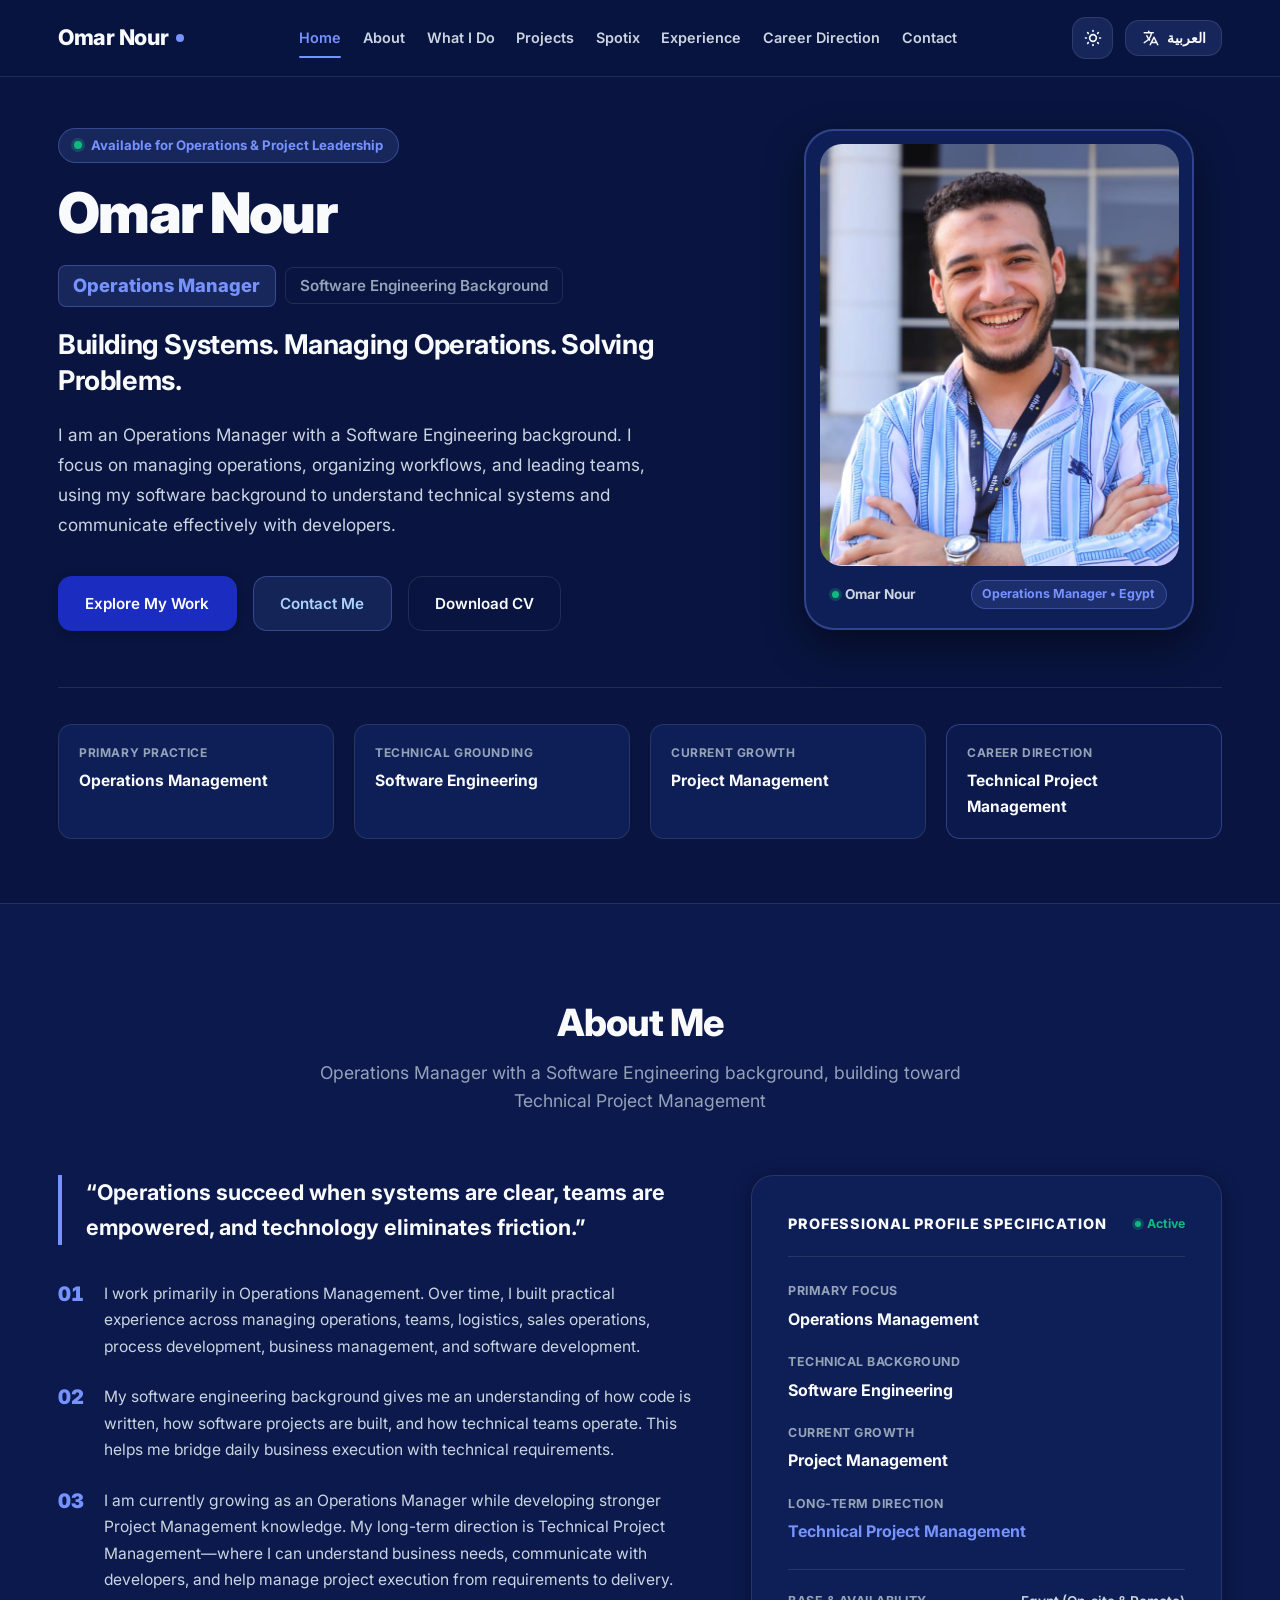
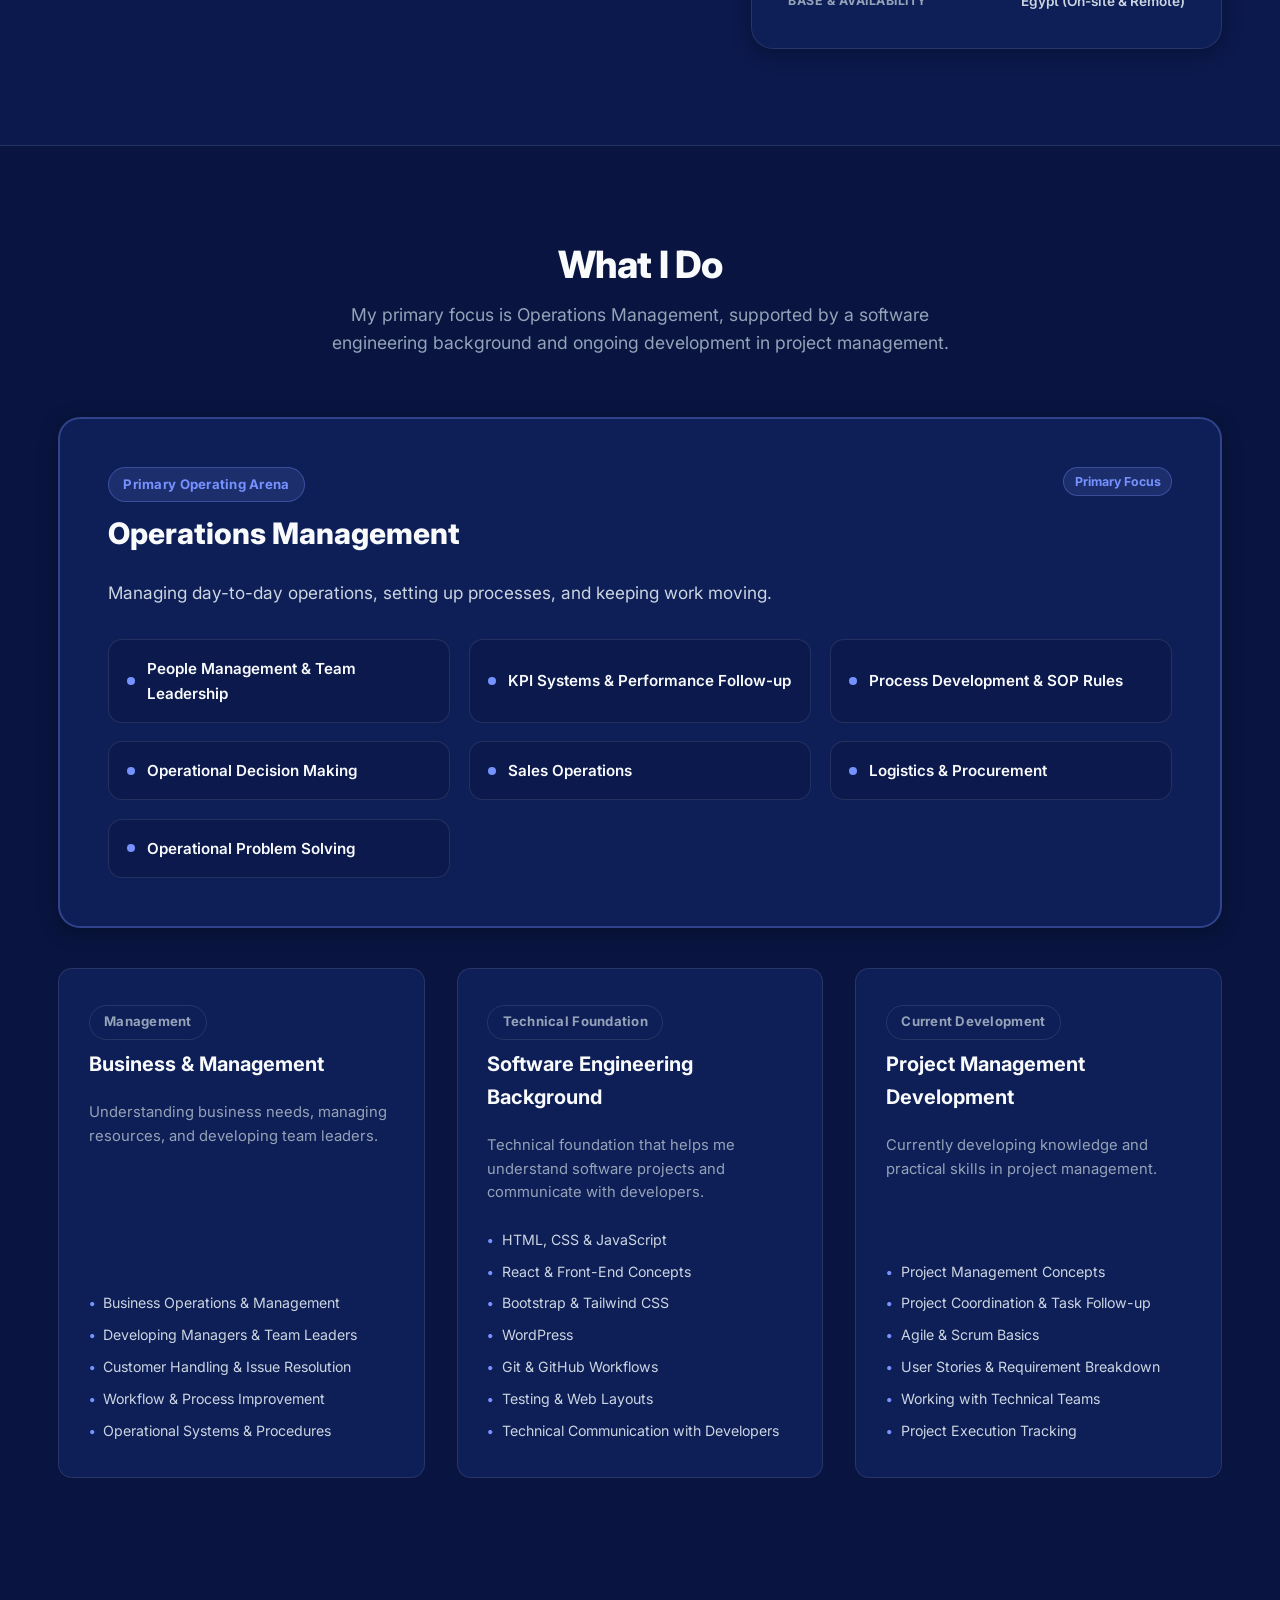
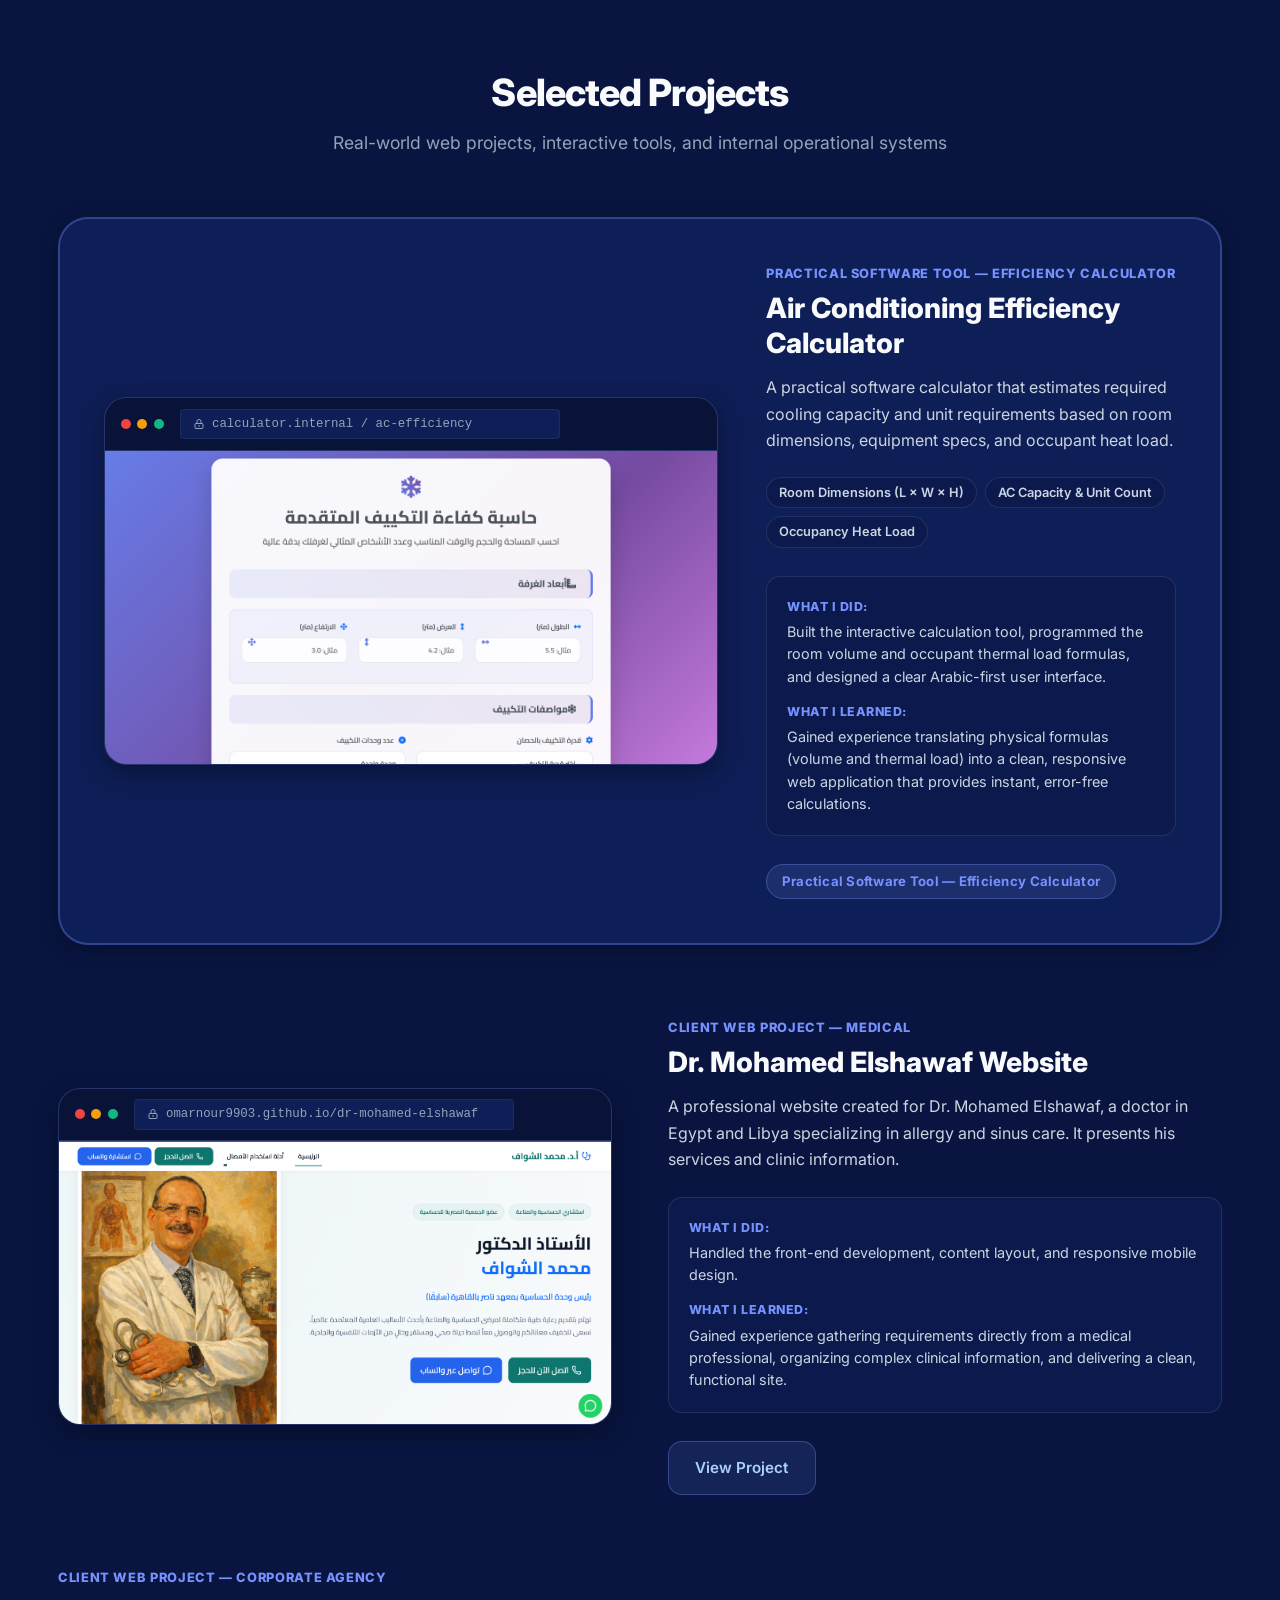
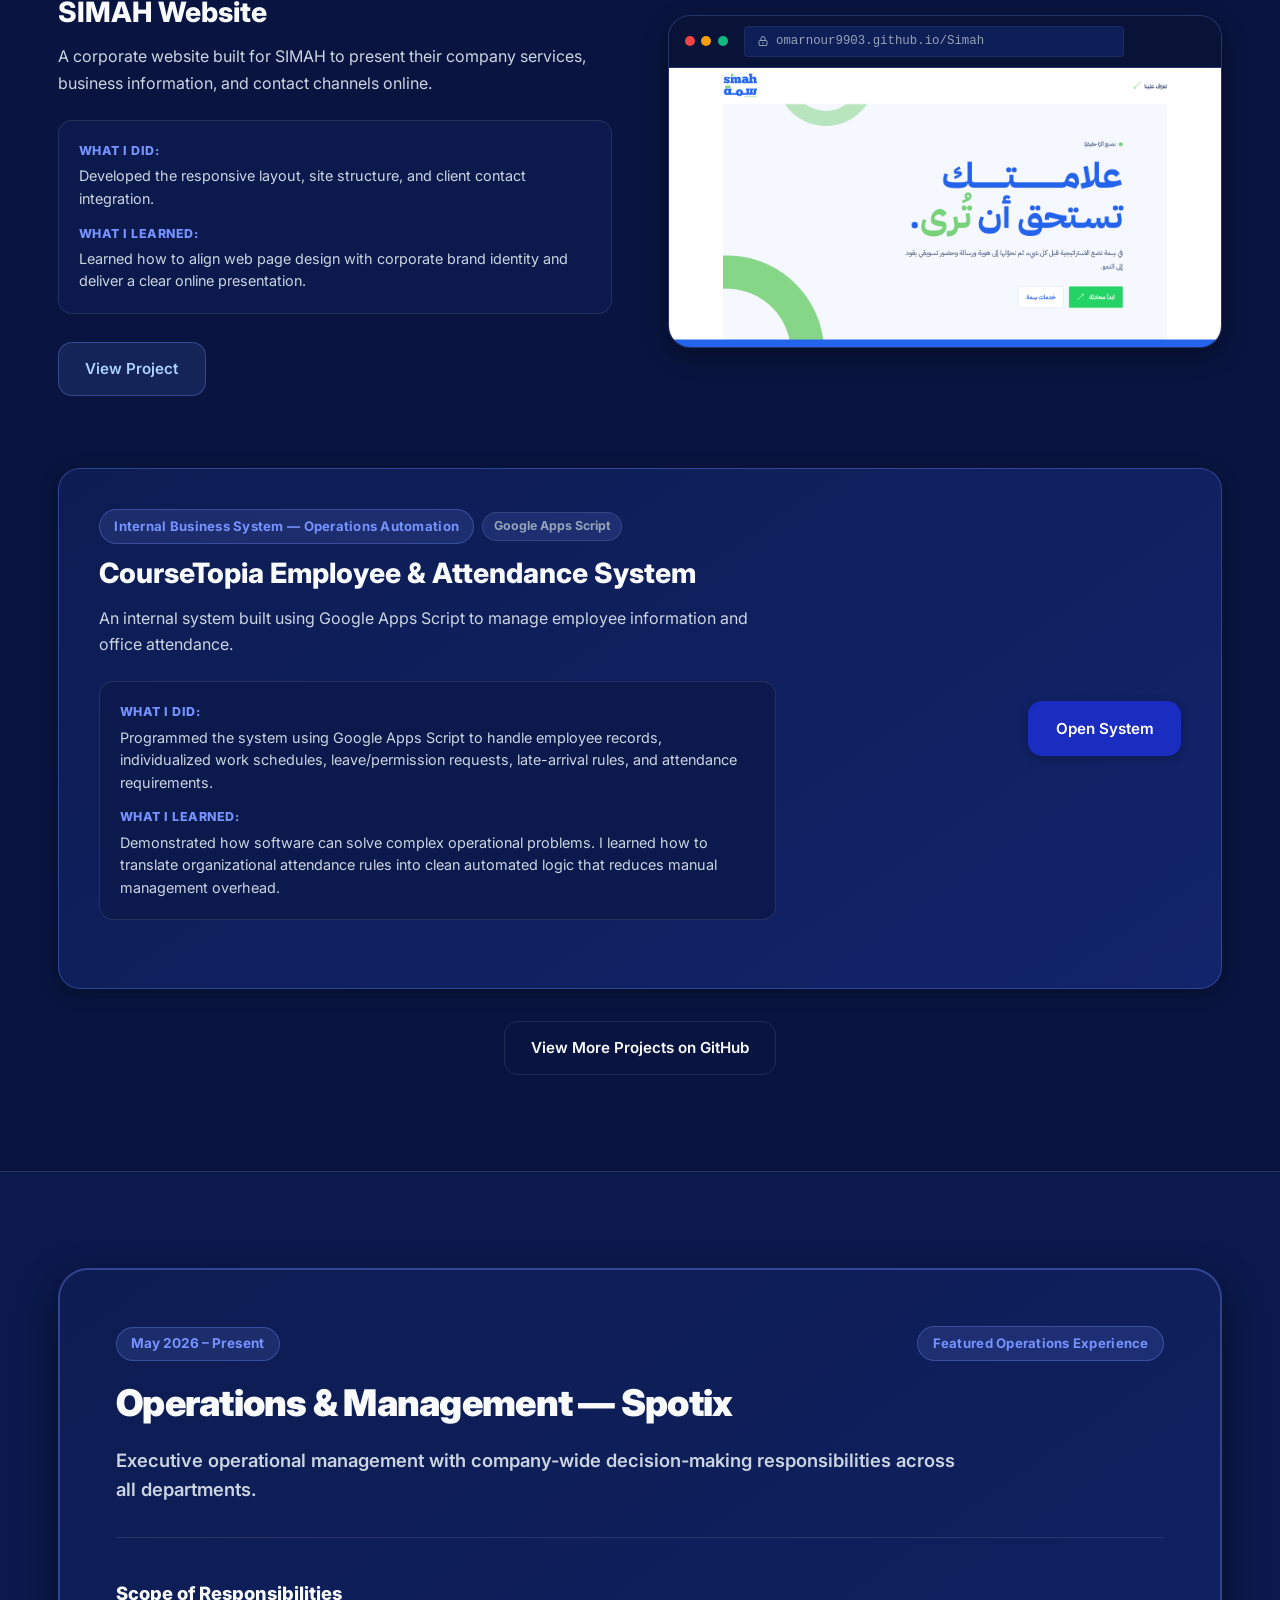
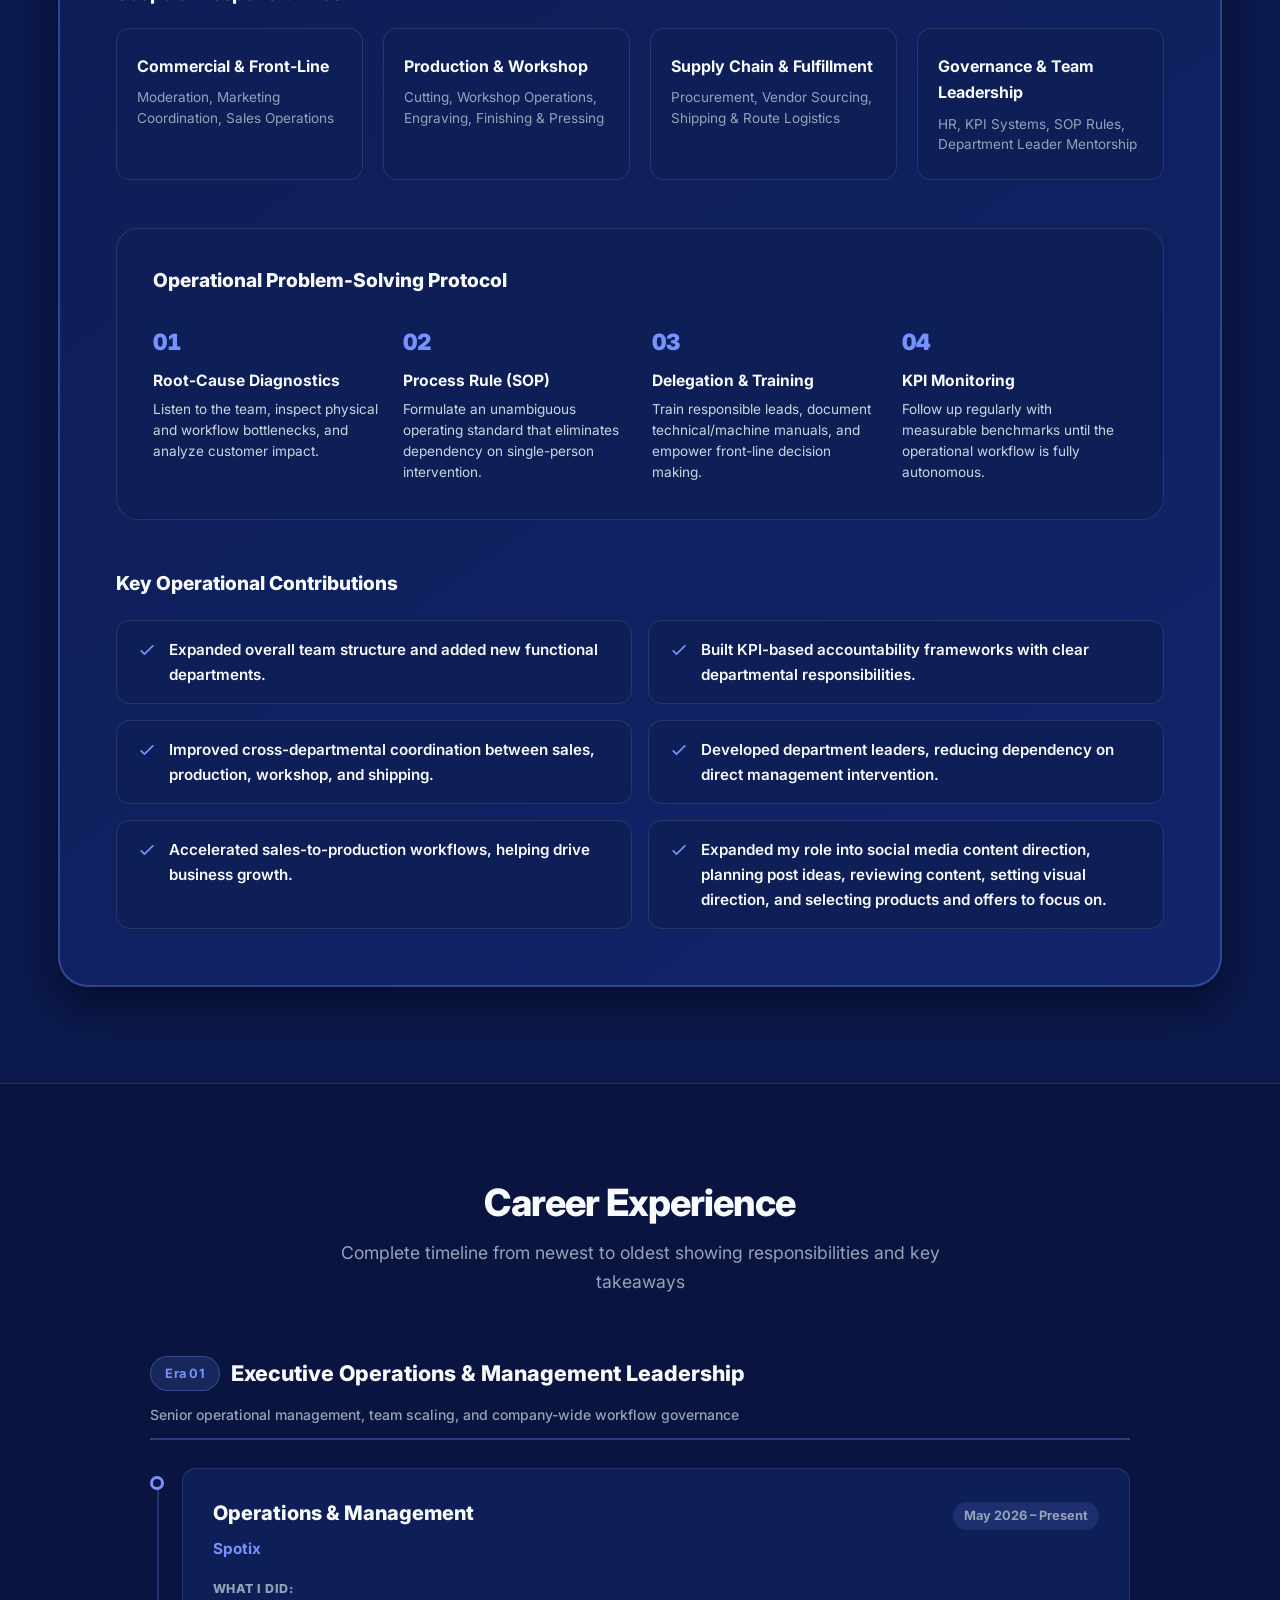
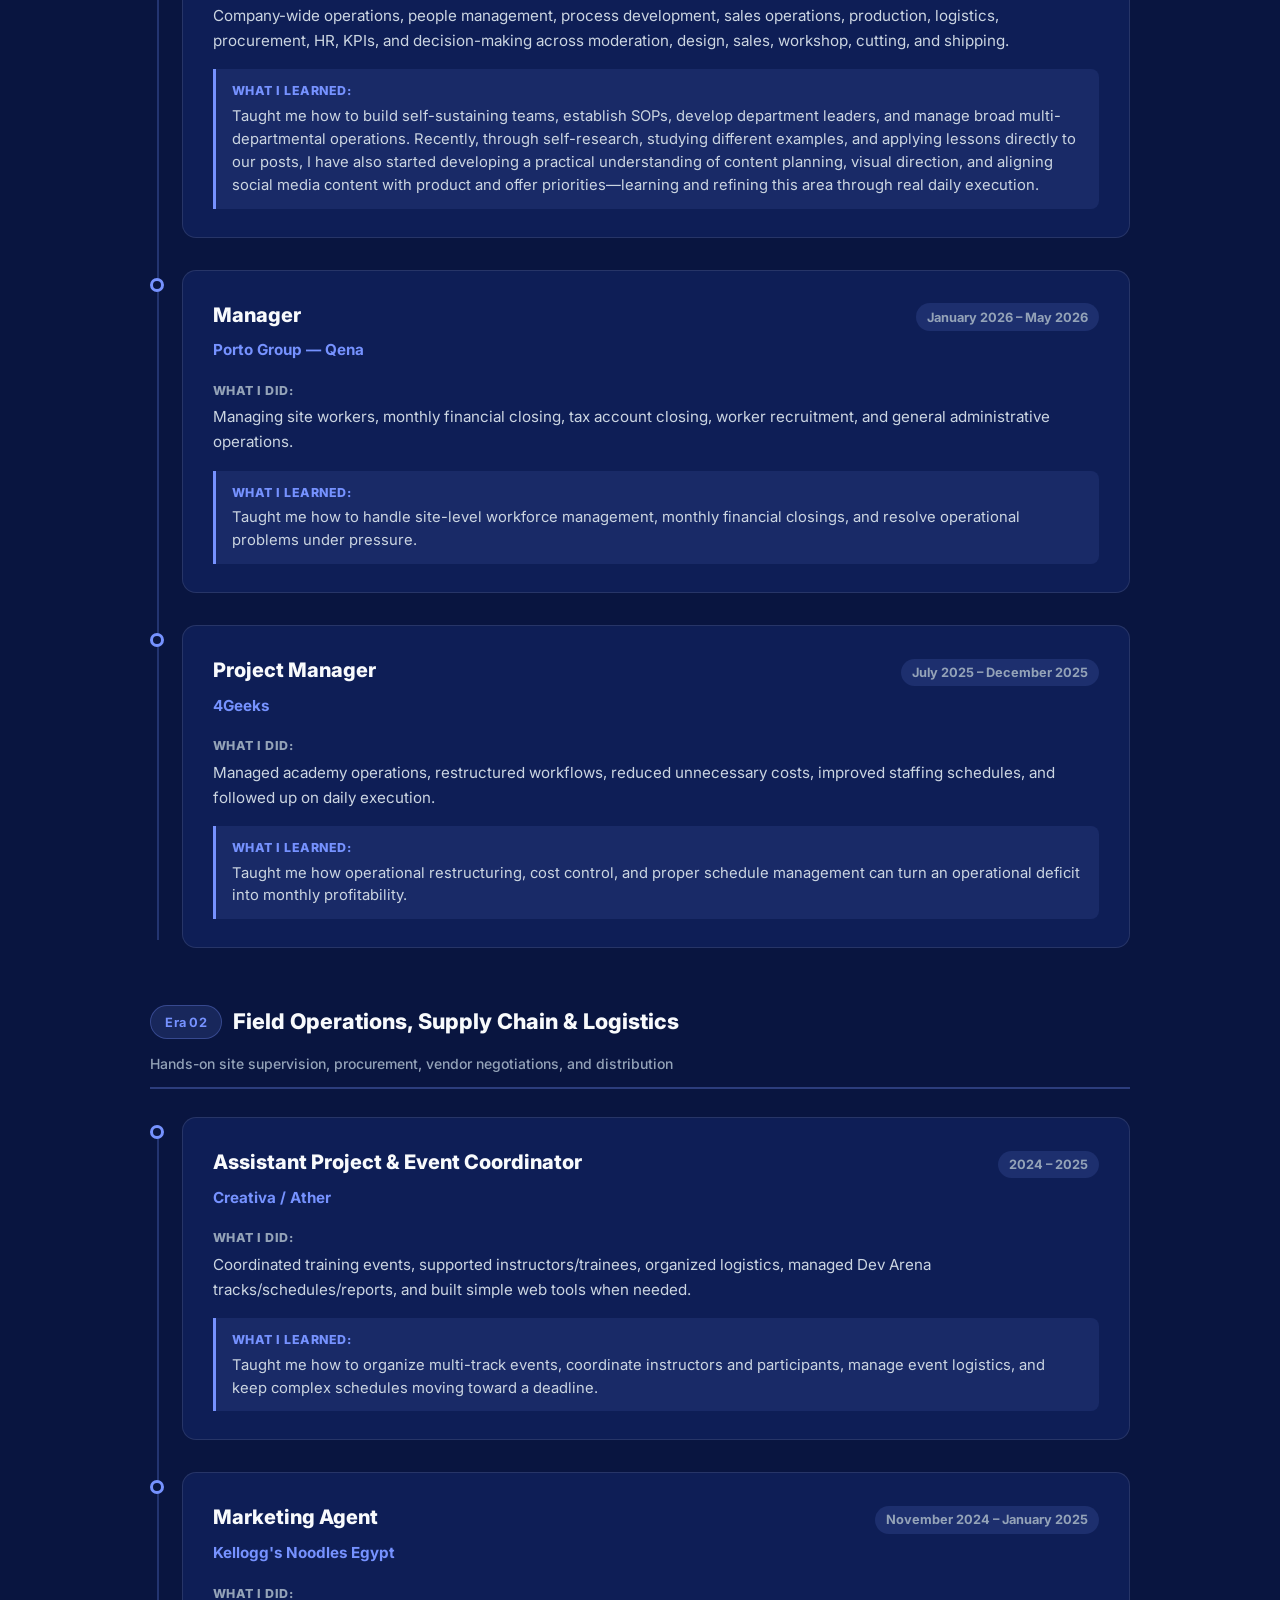
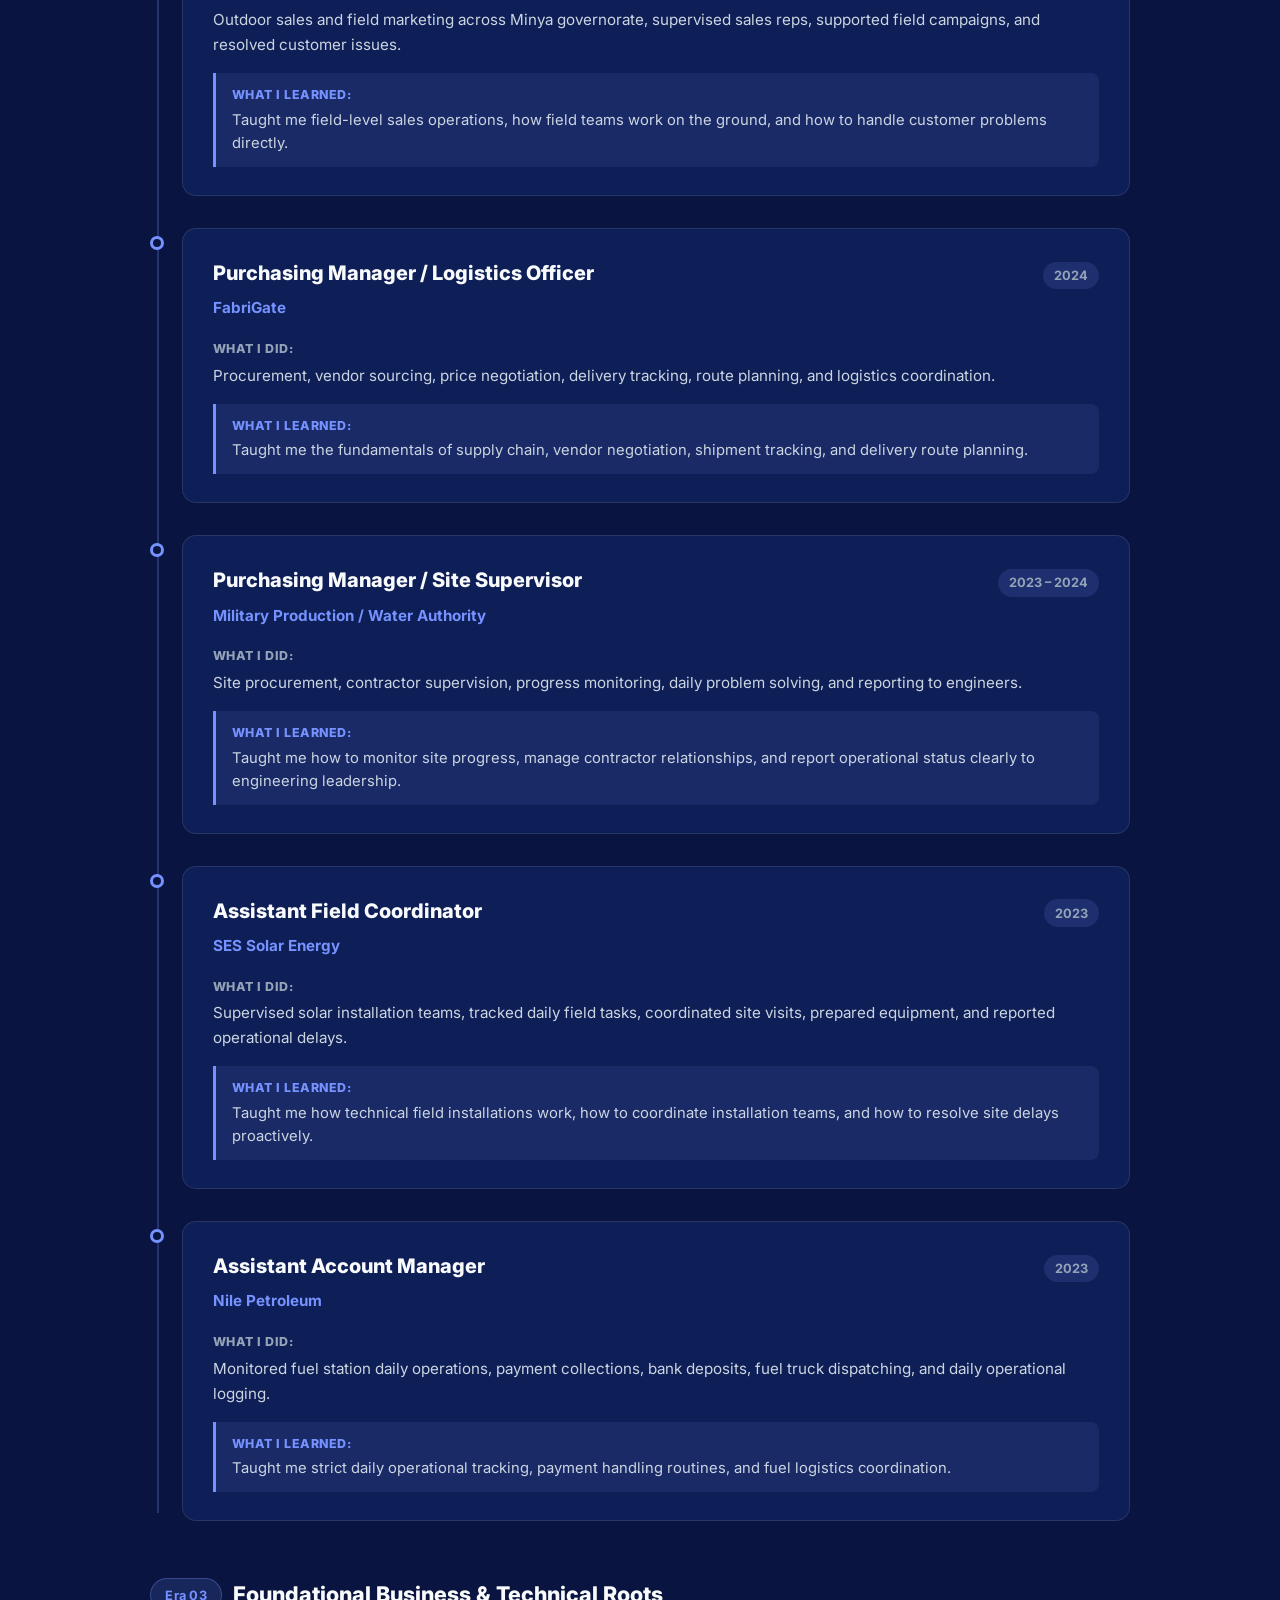
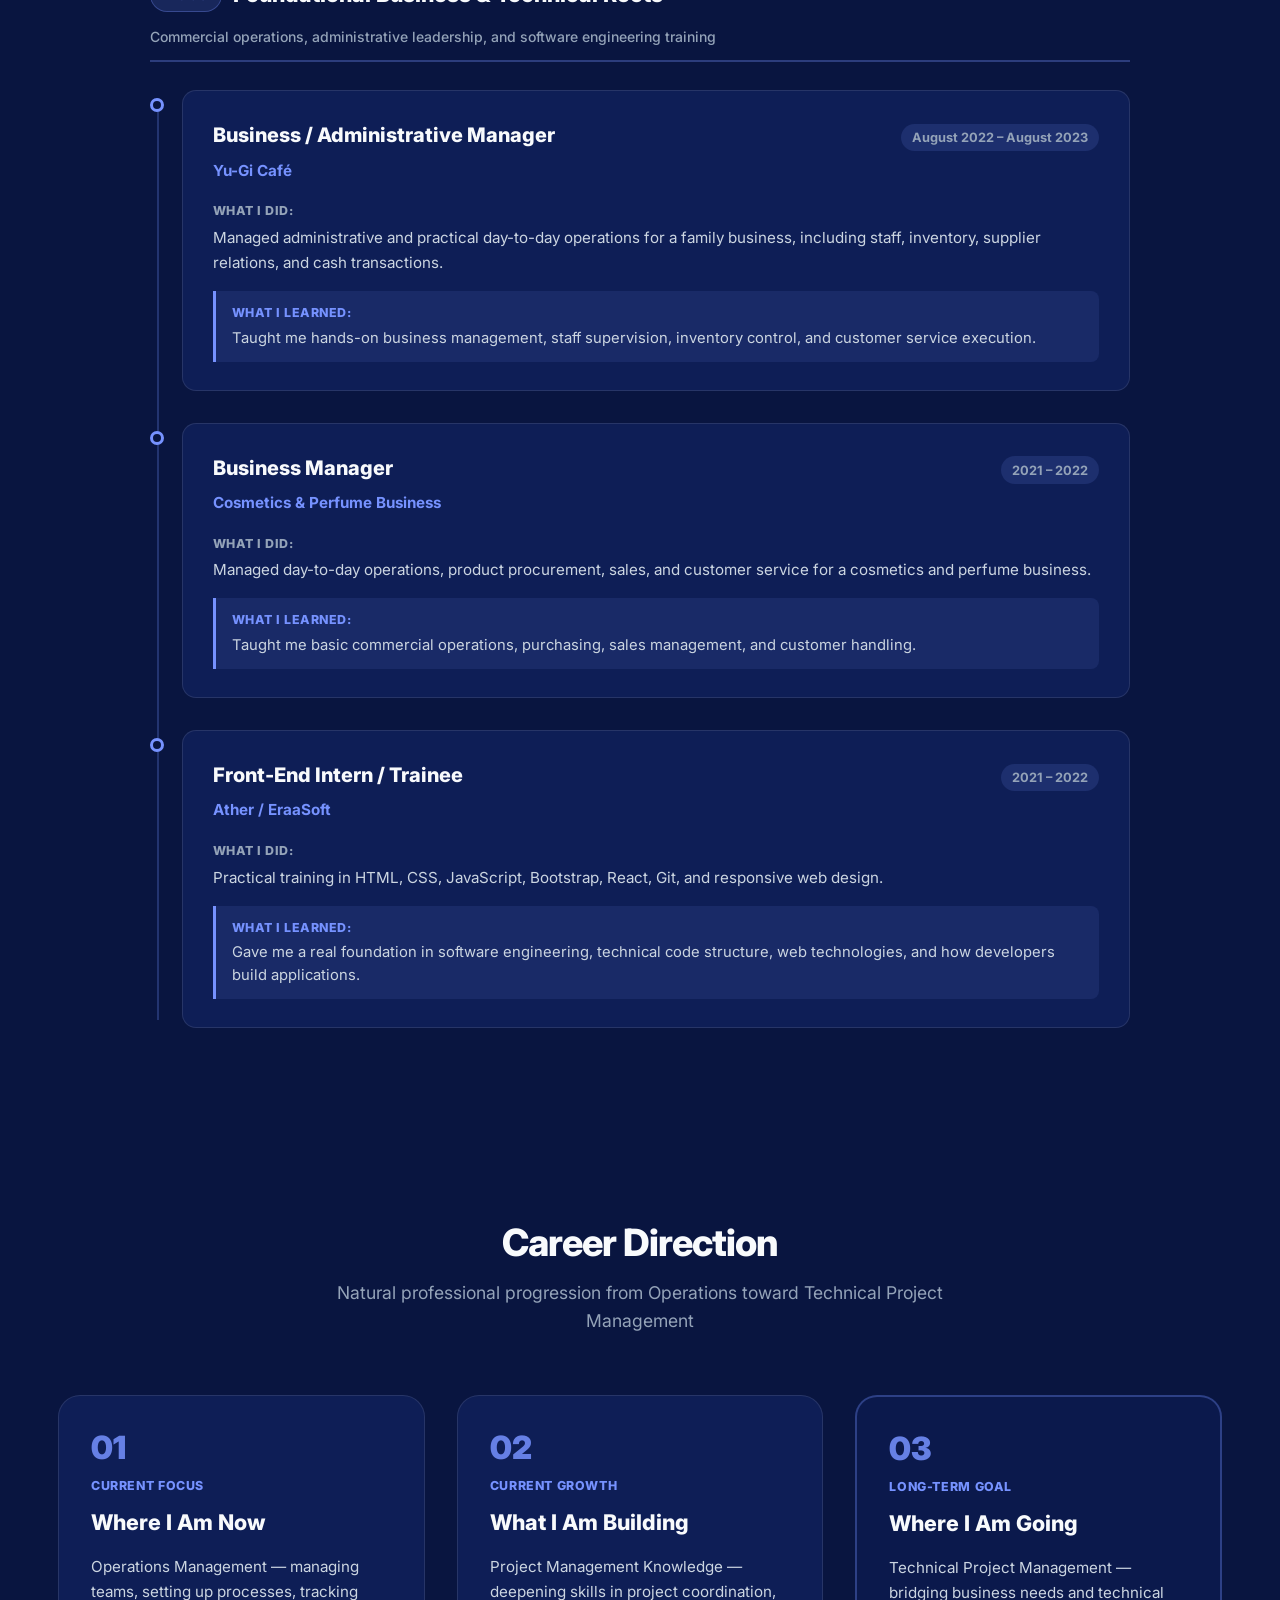
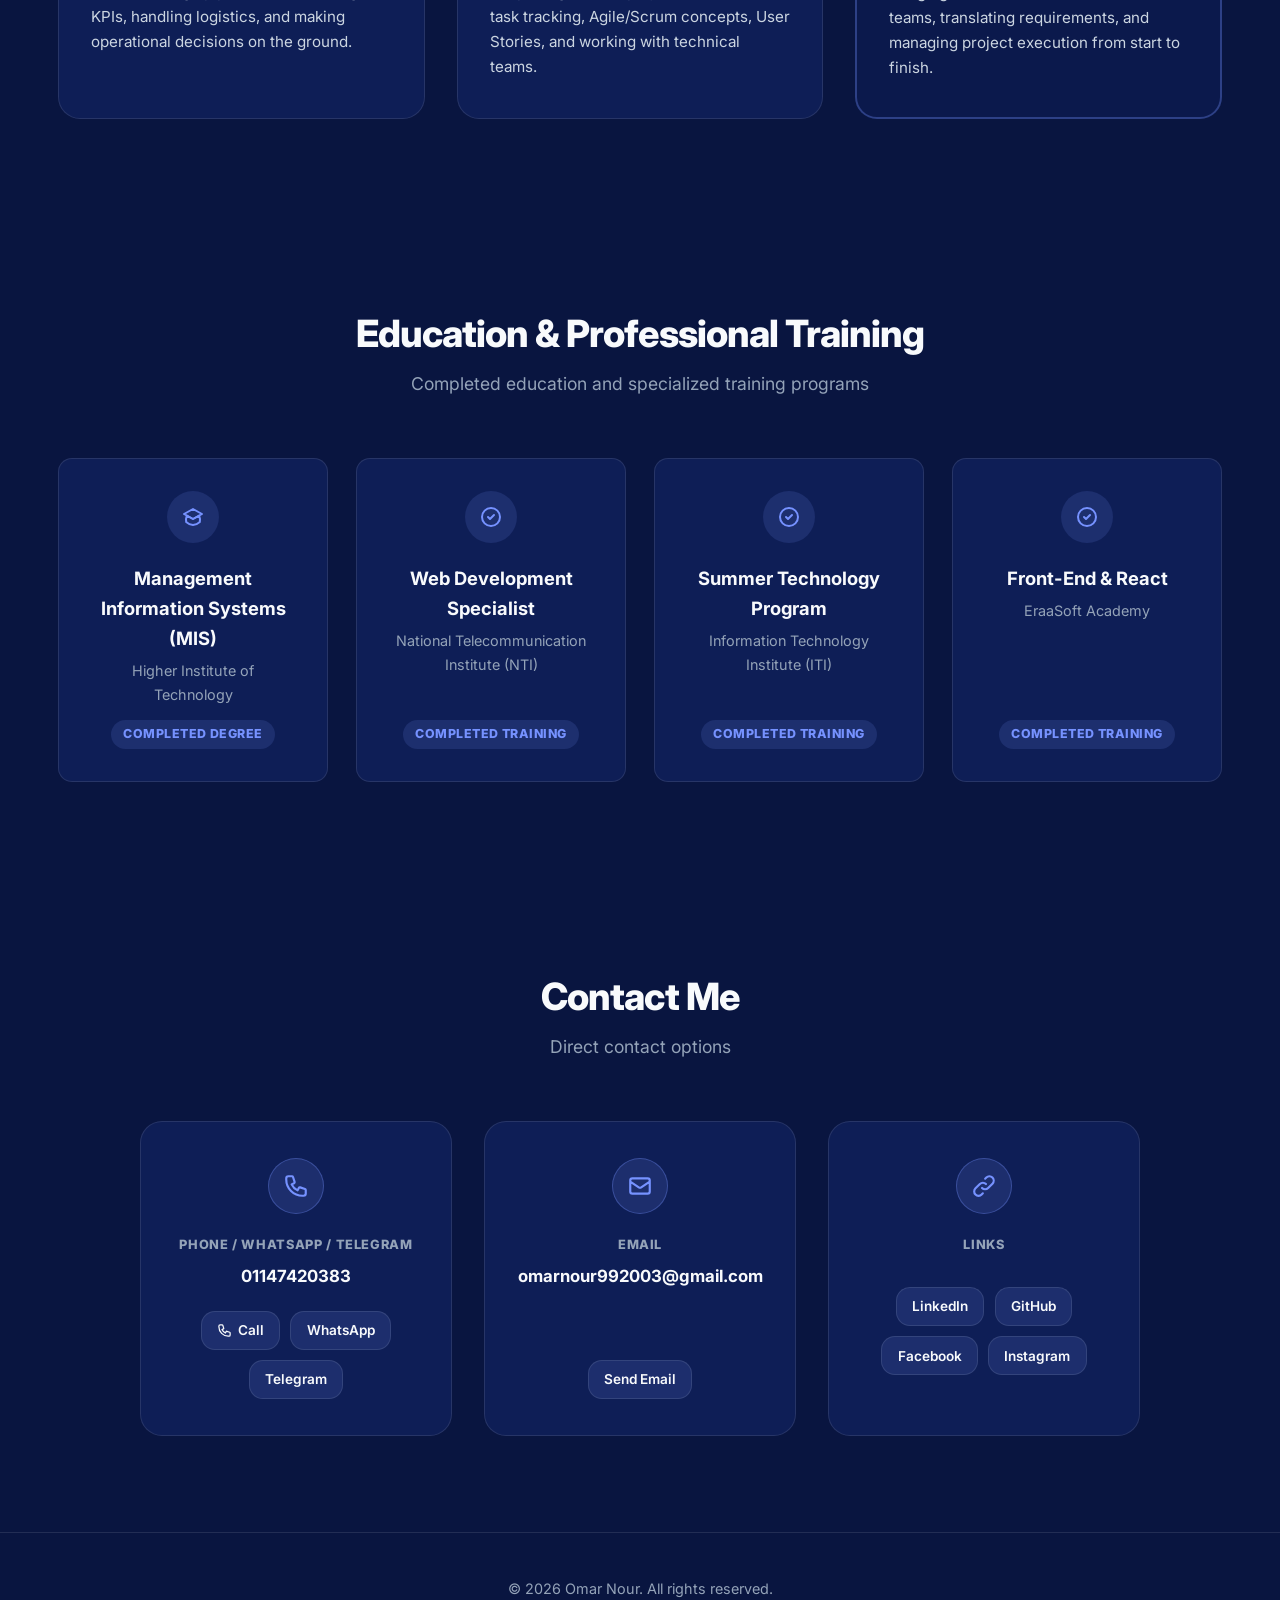
==== commit ad3eec8b: "Visual commit" ====
--- a/index.html
+++ b/index.html
@@ -16,10 +16,10 @@
   <meta property="og:title" content="Omar Nour | Building Systems. Managing Operations. Solving Problems.">
   <meta property="og:description"
     content="Operations Manager with a Software Engineering background, building toward Technical Project Management.">
-  <meta property="og:image" content="assets/images/omar-nour.jpg">
+  <meta property="og:image" content="./IMG-20250920-WA0007.jpg">
 
   <!-- Favicon -->
-  <link rel="icon" type="image/jpeg" href="assets/images/omar-nour.jpg">
+  <link rel="icon" type="image/jpeg" href="./IMG-20250920-WA0007.jpg">
 
   <!-- CSS Stylesheet -->
   <link rel="stylesheet" href="css/styles.css">
@@ -105,20 +105,29 @@
     <div class="container">
       <div class="hero-grid">
         <div class="hero-content">
-          <div class="hero-badges-wrapper">
-            <span class="badge" data-i18n="heroSubtitle">Operations Manager</span>
-            <span class="badge badge-tech" data-i18n="heroBadgeTech">Software Engineering Background</span>
-          </div>
+          <!-- Availability Status -->
+          <div class="hero-status-pill">
+            <span class="status-pulse-dot"></span>
+            <span data-i18n="heroStatus">Available for Operations & Project Leadership</span>
+          </div>
+
           <div class="hero-title-group">
-            <h1 data-i18n="heroTitle">Omar Nour</h1>
-          </div>
-          <h2 class="hero-headline" data-i18n="heroHeadline">Building Systems. Managing Operations. Solving Problems.
-          </h2>
+            <h1 class="hero-name" data-i18n="heroTitle">Omar Nour</h1>
+          </div>
+
+          <div class="hero-role-badges">
+            <span class="hero-role-primary" data-i18n="heroSubtitle">Operations Manager</span>
+            <span class="hero-role-tech" data-i18n="heroBadgeTech">Software Engineering Background</span>
+          </div>
+
+          <h2 class="hero-headline" data-i18n="heroHeadline">Building Systems. Managing Operations. Solving Problems.</h2>
+          
           <p class="hero-paragraph" data-i18n="heroParagraph">
             I am an Operations Manager with a Software Engineering background. I focus on managing operations,
             organizing workflows, and leading teams, using my software background to understand technical systems and
             communicate effectively with developers.
           </p>
+
           <div class="hero-ctas">
             <a href="#projects" class="btn btn-primary" data-i18n="btnExplore">Explore My Work</a>
             <a href="#contact" class="btn btn-secondary" data-i18n="btnContact">Contact Me</a>
@@ -131,283 +140,452 @@
             </a>
           </div>
         </div>
+
         <div class="hero-image-wrapper">
-          <div class="hero-image-container">
-            <img src="./IMG-20250920-WA0007.jpg" alt="Omar Nour — Operations Manager">
+          <div class="hero-portrait-card">
+            <div class="hero-portrait-container">
+              <img src="IMG-20250920-WA0007.jpg" alt="Omar Nour — Operations Manager" class="hero-portrait-img">
+            </div>
+            <div class="hero-portrait-footer">
+              <span class="hero-portrait-meta">
+                <span class="status-pulse-dot" style="width: 7px; height: 7px;"></span>
+                <span>Omar Nour</span>
+              </span>
+              <span class="hero-portrait-badge" data-i18n="heroPhotoBadge">Operations Manager • Egypt</span>
+            </div>
+          </div>
+        </div>
+      </div>
+
+      <!-- Quick Credentials Snapshot Strip -->
+      <div class="hero-snapshot-wrapper">
+        <div class="hero-snapshot-grid">
+          <div class="snapshot-item">
+            <div class="snapshot-label" data-i18n="heroSnapshotFocusLabel">Primary Practice</div>
+            <div class="snapshot-val" data-i18n="heroSnapshotFocus">Operations Management</div>
+          </div>
+          <div class="snapshot-item">
+            <div class="snapshot-label" data-i18n="heroSnapshotTechLabel">Technical Grounding</div>
+            <div class="snapshot-val" data-i18n="heroSnapshotTech">Software Engineering</div>
+          </div>
+          <div class="snapshot-item">
+            <div class="snapshot-label" data-i18n="heroSnapshotGrowthLabel">Current Growth</div>
+            <div class="snapshot-val" data-i18n="heroSnapshotGrowth">Project Management</div>
+          </div>
+          <div class="snapshot-item highlight-target">
+            <div class="snapshot-label" data-i18n="heroSnapshotAimLabel">Career Direction</div>
+            <div class="snapshot-val" data-i18n="heroSnapshotAim">Technical Project Management</div>
           </div>
         </div>
       </div>
     </div>
   </section>
 
-  <!-- About Me Section -->
-  <section id="about">
+  <!-- About Me Section (Editorial 2-Column Split) -->
+  <section id="about" class="about-section">
     <div class="container">
       <div class="section-header">
         <h2 data-i18n="aboutSectionTitle">About Me</h2>
-        <p class="section-subtitle" data-i18n="aboutTagline">Operations Manager with a Software Engineering background,
-          building toward Technical Project Management</p>
-      </div>
-
-      <div class="about-card">
-        <div class="about-content">
-          <p data-i18n="aboutP1">
-            I work primarily in Operations Management. Over time, I built practical experience across managing
-            operations, teams, logistics, sales operations, process development, business management, and software
-            development.
-          </p>
-          <p data-i18n="aboutP2">
-            My software engineering background gives me an understanding of how code is written, how software projects
-            are built, and how technical teams operate. This helps me bridge daily business execution with technical
-            requirements.
-          </p>
-          <p data-i18n="aboutP3">
-            I am currently growing as an Operations Manager while developing stronger Project Management knowledge. My
-            long-term direction is Technical Project Management—where I can understand business needs, communicate with
-            developers, and help manage project execution from requirements to delivery.
-          </p>
-        </div>
-
-        <div class="about-highlights">
-          <div class="highlight-box">
-            <div class="highlight-title" data-i18n="aboutBadge1Title">Primary Focus</div>
-            <div class="highlight-desc" data-i18n="aboutBadge1Val">Operations Management</div>
-          </div>
-          <div class="highlight-box">
-            <div class="highlight-title" data-i18n="aboutBadge2Title">Technical Background</div>
-            <div class="highlight-desc" data-i18n="aboutBadge2Val">Software Engineering</div>
-          </div>
-          <div class="highlight-box">
-            <div class="highlight-title" data-i18n="aboutBadge3Title">Current Growth</div>
-            <div class="highlight-desc" data-i18n="aboutBadge3Val">Project Management</div>
-          </div>
-          <div class="highlight-box">
-            <div class="highlight-title" data-i18n="aboutBadge4Title">Long-Term Direction</div>
-            <div class="highlight-desc" data-i18n="aboutBadge4Val">Technical Project Management</div>
+        <p class="section-subtitle" data-i18n="aboutTagline">Operations Manager with a Software Engineering background, building toward Technical Project Management</p>
+      </div>
+
+      <div class="about-editorial-grid">
+        <!-- Left Column: Narrative Story -->
+        <div class="about-narrative-col">
+          <blockquote class="about-lead-quote" data-i18n="aboutQuote">
+            “Operations succeed when systems are clear, teams are empowered, and technology eliminates friction.”
+          </blockquote>
+
+          <div class="about-story-blocks">
+            <div class="story-block">
+              <span class="story-num">01</span>
+              <div class="story-body">
+                <p data-i18n="aboutP1">
+                  I work primarily in Operations Management. Over time, I built practical experience across managing
+                  operations, teams, logistics, sales operations, process development, business management, and software
+                  development.
+                </p>
+              </div>
+            </div>
+
+            <div class="story-block">
+              <span class="story-num">02</span>
+              <div class="story-body">
+                <p data-i18n="aboutP2">
+                  My software engineering background gives me an understanding of how code is written, how software projects
+                  are built, and how technical teams operate. This helps me bridge daily business execution with technical
+                  requirements.
+                </p>
+              </div>
+            </div>
+
+            <div class="story-block">
+              <span class="story-num">03</span>
+              <div class="story-body">
+                <p data-i18n="aboutP3">
+                  I am currently growing as an Operations Manager while developing stronger Project Management knowledge. My
+                  long-term direction is Technical Project Management—where I can understand business needs, communicate with
+                  developers, and help manage project execution from requirements to delivery.
+                </p>
+              </div>
+            </div>
+          </div>
+        </div>
+
+        <!-- Right Column: Profile Blueprint Specification -->
+        <div class="about-blueprint-col">
+          <div class="blueprint-card">
+            <div class="blueprint-header">
+              <span class="blueprint-title" data-i18n="aboutCardTitle">Professional Profile Specification</span>
+              <span class="blueprint-status-indicator">
+                <span class="status-pulse-dot" style="width: 6px; height: 6px;"></span>
+                <span>Active</span>
+              </span>
+            </div>
+
+            <div class="blueprint-rows">
+              <div class="blueprint-row">
+                <span class="blueprint-row-label" data-i18n="aboutBadge1Title">Primary Focus</span>
+                <span class="blueprint-row-val" data-i18n="aboutBadge1Val">Operations Management</span>
+              </div>
+              <div class="blueprint-row">
+                <span class="blueprint-row-label" data-i18n="aboutBadge2Title">Technical Background</span>
+                <span class="blueprint-row-val" data-i18n="aboutBadge2Val">Software Engineering</span>
+              </div>
+              <div class="blueprint-row">
+                <span class="blueprint-row-label" data-i18n="aboutBadge3Title">Current Growth</span>
+                <span class="blueprint-row-val" data-i18n="aboutBadge3Val">Project Management</span>
+              </div>
+              <div class="blueprint-row highlight-target">
+                <span class="blueprint-row-label" data-i18n="aboutBadge4Title">Long-Term Direction</span>
+                <span class="blueprint-row-val" data-i18n="aboutBadge4Val">Technical Project Management</span>
+              </div>
+            </div>
+
+            <div class="blueprint-footer">
+              <span class="blueprint-row-label" data-i18n="aboutCardLocationLabel">Base & Availability</span>
+              <span class="blueprint-location" data-i18n="aboutCardLocation">Egypt (On-site & Remote)</span>
+            </div>
           </div>
         </div>
       </div>
     </div>
   </section>
 
-  <!-- What I Do Section (4 Pillars Hierarchy) -->
+  <!-- What I Do Section (Architectural Hierarchy: Ops Anchor + 3 Supporting Pillars) -->
   <section id="what-i-do">
     <div class="container">
       <div class="section-header">
         <h2 data-i18n="whatIDoTitle">What I Do</h2>
-        <p class="section-subtitle" data-i18n="whatIDoSubtitle">My primary focus is Operations Management, supported by
-          a software engineering background and ongoing development in project management.</p>
-      </div>
-
-      <div class="pillars-grid-4">
-        <!-- Pillar 1: Operations Management (Primary Focus) -->
-        <div class="pillar-card primary-ops-pillar">
-          <div class="pillar-header-row">
-            <div class="pillar-icon-box">
-              <svg width="24" height="24" fill="none" stroke="currentColor" viewBox="0 0 24 24">
-                <path stroke-linecap="round" stroke-linejoin="round" stroke-width="2"
-                  d="M9 19v-6a2 2 0 00-2-2H5a2 2 0 00-2 2v6a2 2 0 002 2h2a2 2 0 002-2zm0 0V9a2 2 0 012-2h2a2 2 0 012 2v10m-6 0a2 2 0 002 2h2a2 2 0 002-2m0 0V5a2 2 0 012-2h2a2 2 0 012 2v14a2 2 0 01-2 2h-2a2 2 0 01-2-2z" />
-              </svg>
-            </div>
-            <span class="badge" data-i18n="pillar1Badge">Primary Focus</span>
-          </div>
-          <h3 data-i18n="pillar1Title">Operations Management</h3>
-          <p data-i18n="pillar1Desc">Managing day-to-day operations, setting up processes, and keeping work moving.</p>
-          <ul class="pillar-list">
-            <li class="pillar-item"><span class="pillar-item-icon">✓</span> <span data-i18n="pillar1Item1">People
-                Management & Team Leadership</span></li>
-            <li class="pillar-item"><span class="pillar-item-icon">✓</span> <span data-i18n="pillar1Item2">KPI Systems &
-                Performance Follow-up</span></li>
-            <li class="pillar-item"><span class="pillar-item-icon">✓</span> <span data-i18n="pillar1Item3">Process
-                Development & SOP Rules</span></li>
-            <li class="pillar-item"><span class="pillar-item-icon">✓</span> <span data-i18n="pillar1Item4">Operational
-                Decision Making</span></li>
-            <li class="pillar-item"><span class="pillar-item-icon">✓</span> <span data-i18n="pillar1Item5">Sales
-                Operations</span></li>
-            <li class="pillar-item"><span class="pillar-item-icon">✓</span> <span data-i18n="pillar1Item6">Logistics &
-                Procurement</span></li>
-            <li class="pillar-item"><span class="pillar-item-icon">✓</span> <span data-i18n="pillar1Item7">Operational
-                Problem Solving</span></li>
-          </ul>
-        </div>
-
-        <!-- Pillar 2: Business & Management -->
-        <div class="pillar-card">
-          <div class="pillar-header-row">
-            <div class="pillar-icon-box">
-              <svg width="24" height="24" fill="none" stroke="currentColor" viewBox="0 0 24 24">
-                <path stroke-linecap="round" stroke-linejoin="round" stroke-width="2"
-                  d="M19 21V5a2 2 0 00-2-2H7a2 2 0 00-2 2v16m14 0h2m-2 0h-5m-9 0H3m2 0h5m3 0h1m-1-4h.01M21 12a9 9 0 11-18 0 9 9 0 0118 0z" />
-              </svg>
-            </div>
-            <span class="badge badge-tech" data-i18n="pillar2Badge">Management</span>
-          </div>
-          <h3 data-i18n="pillar2Title">Business & Management</h3>
-          <p data-i18n="pillar2Desc">Understanding business needs, managing resources, and developing team leaders.</p>
-          <ul class="pillar-list">
-            <li class="pillar-item"><span class="pillar-item-icon">✓</span> <span data-i18n="pillar2Item1">Business
-                Operations & Management</span></li>
-            <li class="pillar-item"><span class="pillar-item-icon">✓</span> <span data-i18n="pillar2Item2">Developing
-                Managers & Team Leaders</span></li>
-            <li class="pillar-item"><span class="pillar-item-icon">✓</span> <span data-i18n="pillar2Item3">Customer
-                Handling & Issue Resolution</span></li>
-            <li class="pillar-item"><span class="pillar-item-icon">✓</span> <span data-i18n="pillar2Item4">Workflow &
-                Process Improvement</span></li>
-            <li class="pillar-item"><span class="pillar-item-icon">✓</span> <span data-i18n="pillar2Item5">Operational
-                Systems & Procedures</span></li>
-          </ul>
-        </div>
-
-        <!-- Pillar 3: Software Engineering Background -->
-        <div class="pillar-card">
-          <div class="pillar-header-row">
-            <div class="pillar-icon-box">
-              <svg width="24" height="24" fill="none" stroke="currentColor" viewBox="0 0 24 24">
-                <path stroke-linecap="round" stroke-linejoin="round" stroke-width="2"
-                  d="M10 20l4-16m4 4l4 4-4 4M6 16l-4-4 4-4" />
-              </svg>
-            </div>
-            <span class="badge badge-tech" data-i18n="pillar3Badge">Technical Foundation</span>
-          </div>
-          <h3 data-i18n="pillar3Title">Software Engineering Background</h3>
-          <p data-i18n="pillar3Desc">Technical foundation that helps me understand software projects and communicate
-            with developers.</p>
-          <ul class="pillar-list">
-            <li class="pillar-item"><span class="pillar-item-icon">✓</span> <span data-i18n="pillar3Item1">HTML, CSS &
-                JavaScript</span></li>
-            <li class="pillar-item"><span class="pillar-item-icon">✓</span> <span data-i18n="pillar3Item2">React &
-                Front-End Concepts</span></li>
-            <li class="pillar-item"><span class="pillar-item-icon">✓</span> <span data-i18n="pillar3Item3">Bootstrap &
-                Tailwind CSS</span></li>
-            <li class="pillar-item"><span class="pillar-item-icon">✓</span> <span
-                data-i18n="pillar3Item4">WordPress</span></li>
-            <li class="pillar-item"><span class="pillar-item-icon">✓</span> <span data-i18n="pillar3Item5">Git & GitHub
-                Workflows</span></li>
-            <li class="pillar-item"><span class="pillar-item-icon">✓</span> <span data-i18n="pillar3Item6">Testing & Web
-                Layouts</span></li>
-            <li class="pillar-item"><span class="pillar-item-icon">✓</span> <span data-i18n="pillar3Item7">Technical
-                Communication with Developers</span></li>
-          </ul>
-        </div>
-
-        <!-- Pillar 4: Project Management Development -->
-        <div class="pillar-card">
-          <div class="pillar-header-row">
-            <div class="pillar-icon-box">
-              <svg width="24" height="24" fill="none" stroke="currentColor" viewBox="0 0 24 24">
-                <path stroke-linecap="round" stroke-linejoin="round" stroke-width="2" d="M13 10V3L4 14h7v7l9-11h-7z" />
-              </svg>
-            </div>
-            <span class="badge badge-tech" data-i18n="pillar4Badge">Current Development</span>
-          </div>
-          <h3 data-i18n="pillar4Title">Project Management Development</h3>
-          <p data-i18n="pillar4Desc">Currently developing knowledge and practical skills in project management.</p>
-          <ul class="pillar-list">
-            <li class="pillar-item"><span class="pillar-item-icon">✓</span> <span data-i18n="pillar4Item1">Project
-                Management Concepts</span></li>
-            <li class="pillar-item"><span class="pillar-item-icon">✓</span> <span data-i18n="pillar4Item2">Project
-                Coordination & Task Follow-up</span></li>
-            <li class="pillar-item"><span class="pillar-item-icon">✓</span> <span data-i18n="pillar4Item3">Agile & Scrum
-                Basics</span></li>
-            <li class="pillar-item"><span class="pillar-item-icon">✓</span> <span data-i18n="pillar4Item4">User Stories
-                & Requirement Breakdown</span></li>
-            <li class="pillar-item"><span class="pillar-item-icon">✓</span> <span data-i18n="pillar4Item5">Working with
-                Technical Teams</span></li>
-            <li class="pillar-item"><span class="pillar-item-icon">✓</span> <span data-i18n="pillar4Item6">Project
-                Execution Tracking</span></li>
-          </ul>
+        <p class="section-subtitle" data-i18n="whatIDoSubtitle">My primary focus is Operations Management, supported by a software engineering background and ongoing development in project management.</p>
+      </div>
+
+      <div class="what-i-do-layout">
+        <!-- 1. Featured Operations Anchor Card -->
+        <div class="ops-primary-anchor">
+          <div class="ops-anchor-header">
+            <div class="ops-anchor-title-group">
+              <span class="badge" data-i18n="opsCoreBadge">Primary Operating Arena</span>
+              <h3 data-i18n="pillar1Title">Operations Management</h3>
+            </div>
+            <div class="hero-portrait-badge" data-i18n="pillar1Badge">Primary Focus</div>
+          </div>
+          
+          <p class="ops-anchor-desc" data-i18n="pillar1Desc">Managing day-to-day operations, setting up processes, and keeping work moving.</p>
+
+          <div class="ops-capabilities-grid">
+            <div class="capability-item">
+              <span class="capability-dot"></span>
+              <span data-i18n="pillar1Item1">People Management & Team Leadership</span>
+            </div>
+            <div class="capability-item">
+              <span class="capability-dot"></span>
+              <span data-i18n="pillar1Item2">KPI Systems & Performance Follow-up</span>
+            </div>
+            <div class="capability-item">
+              <span class="capability-dot"></span>
+              <span data-i18n="pillar1Item3">Process Development & SOP Rules</span>
+            </div>
+            <div class="capability-item">
+              <span class="capability-dot"></span>
+              <span data-i18n="pillar1Item4">Operational Decision Making</span>
+            </div>
+            <div class="capability-item">
+              <span class="capability-dot"></span>
+              <span data-i18n="pillar1Item5">Sales Operations</span>
+            </div>
+            <div class="capability-item">
+              <span class="capability-dot"></span>
+              <span data-i18n="pillar1Item6">Logistics & Procurement</span>
+            </div>
+            <div class="capability-item">
+              <span class="capability-dot"></span>
+              <span data-i18n="pillar1Item7">Operational Problem Solving</span>
+            </div>
+          </div>
+        </div>
+
+        <!-- 2. Supporting 3 Pillars Grid -->
+        <div class="supporting-pillars-grid">
+          <!-- Pillar 2: Business & Management -->
+          <div class="supporting-pillar-card">
+            <div class="supporting-pillar-header">
+              <span class="badge badge-tech" data-i18n="pillar2Badge">Management</span>
+              <h4 data-i18n="pillar2Title">Business & Management</h4>
+            </div>
+            <p data-i18n="pillar2Desc">Understanding business needs, managing resources, and developing team leaders.</p>
+            <div class="supporting-pillar-list">
+              <div class="supporting-item"><span class="supporting-item-bullet">•</span><span data-i18n="pillar2Item1">Business Operations & Management</span></div>
+              <div class="supporting-item"><span class="supporting-item-bullet">•</span><span data-i18n="pillar2Item2">Developing Managers & Team Leaders</span></div>
+              <div class="supporting-item"><span class="supporting-item-bullet">•</span><span data-i18n="pillar2Item3">Customer Handling & Issue Resolution</span></div>
+              <div class="supporting-item"><span class="supporting-item-bullet">•</span><span data-i18n="pillar2Item4">Workflow & Process Improvement</span></div>
+              <div class="supporting-item"><span class="supporting-item-bullet">•</span><span data-i18n="pillar2Item5">Operational Systems & Procedures</span></div>
+            </div>
+          </div>
+
+          <!-- Pillar 3: Software Engineering Background -->
+          <div class="supporting-pillar-card">
+            <div class="supporting-pillar-header">
+              <span class="badge badge-tech" data-i18n="pillar3Badge">Technical Foundation</span>
+              <h4 data-i18n="pillar3Title">Software Engineering Background</h4>
+            </div>
+            <p data-i18n="pillar3Desc">Technical foundation that helps me understand software projects and communicate with developers.</p>
+            <div class="supporting-pillar-list">
+              <div class="supporting-item"><span class="supporting-item-bullet">•</span><span data-i18n="pillar3Item1">HTML, CSS & JavaScript</span></div>
+              <div class="supporting-item"><span class="supporting-item-bullet">•</span><span data-i18n="pillar3Item2">React & Front-End Concepts</span></div>
+              <div class="supporting-item"><span class="supporting-item-bullet">•</span><span data-i18n="pillar3Item3">Bootstrap & Tailwind CSS</span></div>
+              <div class="supporting-item"><span class="supporting-item-bullet">•</span><span data-i18n="pillar3Item4">WordPress</span></div>
+              <div class="supporting-item"><span class="supporting-item-bullet">•</span><span data-i18n="pillar3Item5">Git & GitHub Workflows</span></div>
+              <div class="supporting-item"><span class="supporting-item-bullet">•</span><span data-i18n="pillar3Item6">Testing & Web Layouts</span></div>
+              <div class="supporting-item"><span class="supporting-item-bullet">•</span><span data-i18n="pillar3Item7">Technical Communication with Developers</span></div>
+            </div>
+          </div>
+
+          <!-- Pillar 4: Project Management Development -->
+          <div class="supporting-pillar-card">
+            <div class="supporting-pillar-header">
+              <span class="badge badge-tech" data-i18n="pillar4Badge">Current Development</span>
+              <h4 data-i18n="pillar4Title">Project Management Development</h4>
+            </div>
+            <p data-i18n="pillar4Desc">Currently developing knowledge and practical skills in project management.</p>
+            <div class="supporting-pillar-list">
+              <div class="supporting-item"><span class="supporting-item-bullet">•</span><span data-i18n="pillar4Item1">Project Management Concepts</span></div>
+              <div class="supporting-item"><span class="supporting-item-bullet">•</span><span data-i18n="pillar4Item2">Project Coordination & Task Follow-up</span></div>
+              <div class="supporting-item"><span class="supporting-item-bullet">•</span><span data-i18n="pillar4Item3">Agile & Scrum Basics</span></div>
+              <div class="supporting-item"><span class="supporting-item-bullet">•</span><span data-i18n="pillar4Item4">User Stories & Requirement Breakdown</span></div>
+              <div class="supporting-item"><span class="supporting-item-bullet">•</span><span data-i18n="pillar4Item5">Working with Technical Teams</span></div>
+              <div class="supporting-item"><span class="supporting-item-bullet">•</span><span data-i18n="pillar4Item6">Project Execution Tracking</span></div>
+            </div>
+          </div>
         </div>
       </div>
     </div>
   </section>
 
-  <!-- Selected Projects Section -->
+  <!-- Selected Projects Section (The Major Visual Showpiece!) -->
   <section id="projects">
     <div class="container">
       <div class="section-header">
         <h2 data-i18n="projectsTitle">Selected Projects</h2>
-        <p class="section-subtitle" data-i18n="projectsSubtitle">Real-world web projects and internal operational tools
-        </p>
-      </div>
-
-      <div class="projects-grid">
-        <!-- Project 1: Dr. Mohamed Elshawaf Website -->
-        <div class="project-card">
-          <div class="project-category" data-i18n="proj1Category">Client Web Project</div>
-          <h3 class="project-title" data-i18n="proj1Title">Dr. Mohamed Elshawaf Website</h3>
-          <p class="project-desc" data-i18n="proj1Desc">
-            A professional website created for Dr. Mohamed Elshawaf, a doctor in Egypt and Libya specializing in allergy
-            and sinus care. It presents his services and clinic information.
-          </p>
-          <div class="project-section-block">
-            <div class="project-section-label" data-i18n="proj1DidLabel">What I Did:</div>
-            <div class="project-section-text" data-i18n="proj1Did">Handled the front-end development, content layout,
-              and responsive mobile design.</div>
-          </div>
-          <div class="project-section-block">
-            <div class="project-section-label" data-i18n="proj1LearnedLabel">What I Learned:</div>
-            <div class="project-section-text" data-i18n="proj1Learned">Gained experience gathering requirements directly
-              from a medical professional, organizing complex clinical information, and delivering a clean, functional
-              site.</div>
-          </div>
-          <div class="project-footer">
-            <a href="https://omarnour9903.github.io/dr-mohamed-elshawaf/" target="_blank" rel="noopener noreferrer"
-              class="btn btn-secondary" data-i18n="btnViewProject">View Project</a>
-          </div>
-        </div>
-
-        <!-- Project 2: SIMAH Website -->
-        <div class="project-card">
-          <div class="project-category" data-i18n="proj2Category">Client Web Project</div>
-          <h3 class="project-title" data-i18n="proj2Title">SIMAH Website</h3>
-          <p class="project-desc" data-i18n="proj2Desc">
-            A corporate website built for SIMAH to present their company services, business information, and contact
-            channels online.
-          </p>
-          <div class="project-section-block">
-            <div class="project-section-label" data-i18n="proj2DidLabel">What I Did:</div>
-            <div class="project-section-text" data-i18n="proj2Did">Developed the responsive layout, site structure, and
-              client contact integration.</div>
-          </div>
-          <div class="project-section-block">
-            <div class="project-section-label" data-i18n="proj2LearnedLabel">What I Learned:</div>
-            <div class="project-section-text" data-i18n="proj2Learned">Learned how to align web page design with
-              corporate brand identity and deliver a clear online presentation.</div>
-          </div>
-          <div class="project-footer">
-            <a href="https://omarnour9903.github.io/Simah/" target="_blank" rel="noopener noreferrer"
-              class="btn btn-secondary" data-i18n="btnViewProject">View Project</a>
-          </div>
-        </div>
-
-        <!-- Project 3: CourseTopia Employee & Attendance System -->
-        <div class="project-card featured-ops-project">
-          <div class="project-category" data-i18n="proj3Category">Internal Business System — Operations Automation</div>
-          <h3 class="project-title" data-i18n="proj3Title">CourseTopia Employee & Attendance System</h3>
-          <p class="project-desc" data-i18n="proj3Desc">
-            An internal system built using Google Apps Script to manage employee information and office attendance.
-          </p>
-          <div class="project-section-block">
-            <div class="project-section-label" data-i18n="proj3DidLabel">What I Did:</div>
-            <div class="project-section-text" data-i18n="proj3Did">Programmed the system using Google Apps Script to
-              handle employee records, individualized work schedules, leave/permission requests, late-arrival rules, and
-              attendance requirements.</div>
-          </div>
-          <div class="project-section-block">
-            <div class="project-section-label" data-i18n="proj3LearnedLabel">What I Learned:</div>
-            <div class="project-section-text" data-i18n="proj3Learned">Demonstrated how software can solve complex
-              operational problems. I learned how to translate organizational attendance rules into clean automated
-              logic that reduces manual management overhead.</div>
-          </div>
-          <div class="project-footer">
-            <a href="https://script.google.com/macros/s/AKfycbwovE8IGyTdlpzhpuIkjdrCZzoP0ke-QS99x3zXvuuDNsOjUJfPaEjRCOkLHvIaQ-wc/exec"
-              target="_blank" rel="noopener noreferrer" class="btn btn-primary" data-i18n="btnOpenSystem">Open
-              System</a>
-          </div>
-        </div>
-      </div>
-
-      <div class="projects-cta-wrapper">
+        <p class="section-subtitle" data-i18n="projectsSubtitle">Real-world web projects, interactive tools, and internal operational systems</p>
+      </div>
+
+      <div class="projects-showcase-flow">
+        <!-- 1. Featured Wide Showcase: Air Conditioning Efficiency Calculator -->
+        <div class="project-featured-wide">
+          <div class="featured-wide-grid">
+            <div class="browser-frame">
+              <div class="browser-chrome">
+                <div class="browser-dots">
+                  <span class="browser-dot dot-red"></span>
+                  <span class="browser-dot dot-yellow"></span>
+                  <span class="browser-dot dot-green"></span>
+                </div>
+                <div class="browser-address">
+                  <span class="browser-lock-icon">
+                    <svg width="12" height="12" fill="none" stroke="currentColor" viewBox="0 0 24 24">
+                      <path stroke-linecap="round" stroke-linejoin="round" stroke-width="2"
+                        d="M12 15v2m-6 4h12a2 2 0 002-2v-6a2 2 0 00-2-2H6a2 2 0 00-2 2v6a2 2 0 002 2zm10-10V7a4 4 0 00-8 0v4h8z" />
+                    </svg>
+                  </span>
+                  <span>calculator.internal / ac-efficiency</span>
+                </div>
+              </div>
+              <div class="browser-viewport">
+                <img src="system Air conditioning efficiency calculator.png"
+                  alt="Air Conditioning Efficiency Calculator System Screenshot" class="project-screenshot-img" loading="lazy">
+              </div>
+            </div>
+
+            <div class="featured-wide-content">
+              <span class="project-category-tag" data-i18n="projAcCategory">Practical Software Tool — Efficiency Calculator</span>
+              <h3 class="project-heading" data-i18n="projAcTitle">Air Conditioning Efficiency Calculator</h3>
+              <p class="project-summary-text" data-i18n="projAcDesc">
+                A practical software calculator that estimates required cooling capacity and unit requirements based on
+                room dimensions, equipment specs, and occupant heat load.
+              </p>
+
+              <!-- Parameter Tags -->
+              <div class="param-chips-group">
+                <span class="param-chip" data-i18n="projAcParam1">Room Dimensions (L × W × H)</span>
+                <span class="param-chip" data-i18n="projAcParam2">AC Capacity & Unit Count</span>
+                <span class="param-chip" data-i18n="projAcParam3">Occupancy Heat Load</span>
+              </div>
+
+              <!-- What I Did & What I Learned -->
+              <div class="project-insights-box">
+                <div class="insight-row">
+                  <span class="insight-label" data-i18n="projAcDidLabel">What I Did:</span>
+                  <span class="insight-desc" data-i18n="projAcDid">Built the interactive calculation tool, programmed the room volume and occupant thermal load formulas, and designed a clear Arabic-first user interface.</span>
+                </div>
+                <div class="insight-row">
+                  <span class="insight-label" data-i18n="projAcLearnedLabel">What I Learned:</span>
+                  <span class="insight-desc" data-i18n="projAcLearned">Gained experience translating physical formulas (volume and thermal load) into a clean, responsive web application that provides instant, error-free calculations.</span>
+                </div>
+              </div>
+
+              <div class="project-actions">
+                <span class="badge" data-i18n="projAcCategory">Practical Software Tool</span>
+              </div>
+            </div>
+          </div>
+        </div>
+
+        <!-- 2. Alternating Split Showcase: Dr. Mohamed Elshawaf Website -->
+        <div class="project-split-row">
+          <div class="browser-frame">
+            <div class="browser-chrome">
+              <div class="browser-dots">
+                <span class="browser-dot dot-red"></span>
+                <span class="browser-dot dot-yellow"></span>
+                <span class="browser-dot dot-green"></span>
+              </div>
+              <div class="browser-address">
+                <span class="browser-lock-icon">
+                  <svg width="12" height="12" fill="none" stroke="currentColor" viewBox="0 0 24 24">
+                    <path stroke-linecap="round" stroke-linejoin="round" stroke-width="2"
+                      d="M12 15v2m-6 4h12a2 2 0 002-2v-6a2 2 0 00-2-2H6a2 2 0 00-2 2v6a2 2 0 002 2zm10-10V7a4 4 0 00-8 0v4h8z" />
+                  </svg>
+                </span>
+                <span>omarnour9903.github.io/dr-mohamed-elshawaf</span>
+              </div>
+            </div>
+            <div class="browser-viewport">
+              <img src="website dr.mohamed elshawaf.png" alt="Dr. Mohamed Elshawaf Website Screenshot"
+                class="project-screenshot-img" loading="lazy">
+            </div>
+          </div>
+
+          <div class="project-split-content">
+            <span class="project-category-tag" data-i18n="proj1Category">Client Web Project — Medical</span>
+            <h3 class="project-heading" data-i18n="proj1Title">Dr. Mohamed Elshawaf Website</h3>
+            <p class="project-summary-text" data-i18n="proj1Desc">
+              A professional website created for Dr. Mohamed Elshawaf, a doctor in Egypt and Libya specializing in allergy
+              and sinus care. It presents his services and clinic information.
+            </p>
+
+            <div class="project-insights-box">
+              <div class="insight-row">
+                <span class="insight-label" data-i18n="proj1DidLabel">What I Did:</span>
+                <span class="insight-desc" data-i18n="proj1Did">Handled the front-end development, content layout, and responsive mobile design.</span>
+              </div>
+              <div class="insight-row">
+                <span class="insight-label" data-i18n="proj1LearnedLabel">What I Learned:</span>
+                <span class="insight-desc" data-i18n="proj1Learned">Gained experience gathering requirements directly from a medical professional, organizing complex clinical information, and delivering a clean, functional site.</span>
+              </div>
+            </div>
+
+            <div>
+              <a href="https://omarnour9903.github.io/dr-mohamed-elshawaf/" target="_blank" rel="noopener noreferrer"
+                class="btn btn-secondary" data-i18n="btnViewProject">View Project</a>
+            </div>
+          </div>
+        </div>
+
+        <!-- 3. Alternating Split Showcase: SIMAH Website -->
+        <div class="project-split-row">
+          <div class="project-split-content">
+            <span class="project-category-tag" data-i18n="proj2Category">Client Web Project — Corporate Agency</span>
+            <h3 class="project-heading" data-i18n="proj2Title">SIMAH Website</h3>
+            <p class="project-summary-text" data-i18n="proj2Desc">
+              A corporate website built for SIMAH to present their company services, business information, and contact
+              channels online.
+            </p>
+
+            <div class="project-insights-box">
+              <div class="insight-row">
+                <span class="insight-label" data-i18n="proj2DidLabel">What I Did:</span>
+                <span class="insight-desc" data-i18n="proj2Did">Developed the responsive layout, site structure, and client contact integration.</span>
+              </div>
+              <div class="insight-row">
+                <span class="insight-label" data-i18n="proj2LearnedLabel">What I Learned:</span>
+                <span class="insight-desc" data-i18n="proj2Learned">Learned how to align web page design with corporate brand identity and deliver a clear online presentation.</span>
+              </div>
+            </div>
+
+            <div>
+              <a href="https://omarnour9903.github.io/Simah/" target="_blank" rel="noopener noreferrer"
+                class="btn btn-secondary" data-i18n="btnViewProject">View Project</a>
+            </div>
+          </div>
+
+          <div class="browser-frame">
+            <div class="browser-chrome">
+              <div class="browser-dots">
+                <span class="browser-dot dot-red"></span>
+                <span class="browser-dot dot-yellow"></span>
+                <span class="browser-dot dot-green"></span>
+              </div>
+              <div class="browser-address">
+                <span class="browser-lock-icon">
+                  <svg width="12" height="12" fill="none" stroke="currentColor" viewBox="0 0 24 24">
+                    <path stroke-linecap="round" stroke-linejoin="round" stroke-width="2"
+                      d="M12 15v2m-6 4h12a2 2 0 002-2v-6a2 2 0 00-2-2H6a2 2 0 00-2 2v6a2 2 0 002 2zm10-10V7a4 4 0 00-8 0v4h8z" />
+                  </svg>
+                </span>
+                <span>omarnour9903.github.io/Simah</span>
+              </div>
+            </div>
+            <div class="browser-viewport">
+              <img src="website simah.png" alt="SIMAH Website Screenshot" class="project-screenshot-img" loading="lazy">
+            </div>
+          </div>
+        </div>
+
+        <!-- 4. Operational Automation Spotlight: CourseTopia Employee & Attendance System -->
+        <div class="project-ops-spotlight">
+          <div class="ops-spotlight-grid">
+            <div class="ops-spotlight-content">
+              <div class="ops-spotlight-badges">
+                <span class="badge" data-i18n="proj3Category">Internal Business System — Operations Automation</span>
+                <span class="ops-tech-pill">Google Apps Script</span>
+              </div>
+              <h3 class="project-heading" data-i18n="proj3Title">CourseTopia Employee & Attendance System</h3>
+              <p class="project-summary-text" data-i18n="proj3Desc">
+                An internal system built using Google Apps Script to manage employee information and office attendance.
+              </p>
+
+              <div class="project-insights-box">
+                <div class="insight-row">
+                  <span class="insight-label" data-i18n="proj3DidLabel">What I Did:</span>
+                  <span class="insight-desc" data-i18n="proj3Did">Programmed the system using Google Apps Script to handle employee records, individualized work schedules, leave/permission requests, late-arrival rules, and attendance requirements.</span>
+                </div>
+                <div class="insight-row">
+                  <span class="insight-label" data-i18n="proj3LearnedLabel">What I Learned:</span>
+                  <span class="insight-desc" data-i18n="proj3Learned">Demonstrated how software can solve complex operational problems. I learned how to translate organizational attendance rules into clean automated logic that reduces manual management overhead.</span>
+                </div>
+              </div>
+            </div>
+
+            <div class="ops-spotlight-actions">
+              <a href="https://script.google.com/macros/s/AKfycbwovE8IGyTdlpzhpuIkjdrCZzoP0ke-QS99x3zXvuuDNsOjUJfPaEjRCOkLHvIaQ-wc/exec"
+                target="_blank" rel="noopener noreferrer" class="btn btn-primary" data-i18n="btnOpenSystem">Open System</a>
+            </div>
+          </div>
+        </div>
+      </div>
+
+      <div class="projects-cta-footer">
         <a href="https://github.com/OmarNour9903" target="_blank" rel="noopener noreferrer" class="btn btn-outline"
           data-i18n="btnGitHubMore">
           <svg width="20" height="20" fill="currentColor" viewBox="0 0 24 24">
@@ -420,100 +598,110 @@
     </div>
   </section>
 
-  <!-- Spotix Case Study Section -->
+  <!-- Spotix Case Study Section (Executive Deep-Dive) -->
   <section id="spotix" class="spotix-section">
     <div class="container">
-      <div class="spotix-card">
-        <div class="spotix-header">
-          <span class="spotix-period" data-i18n="spotixPeriod">May 2026 – Present</span>
-          <div class="spotix-title-group">
-            <h3 data-i18n="spotixTitle">Operations & Management — Spotix</h3>
+      <div class="spotix-executive-card">
+        <div class="spotix-top-header">
+          <div class="spotix-meta-row">
+            <span class="spotix-period-pill" data-i18n="spotixPeriod">May 2026 – Present</span>
             <span class="badge" data-i18n="spotixTag">Featured Operations Experience</span>
           </div>
-          <p class="spotix-role-desc" data-i18n="spotixRoleDesc">
+          <h3 data-i18n="spotixTitle">Operations & Management — Spotix</h3>
+          <p class="spotix-executive-summary" data-i18n="spotixRoleDesc">
             Executive operational management with company-wide decision-making responsibilities across all departments.
           </p>
         </div>
 
-        <div class="spotix-grid">
-          <!-- Scope of Responsibilities -->
-          <div class="spotix-block">
-            <h4 data-i18n="spotixDeptsTitle">
-              <svg width="22" height="22" fill="none" stroke="currentColor" viewBox="0 0 24 24">
-                <path stroke-linecap="round" stroke-linejoin="round" stroke-width="2"
-                  d="M19 21V5a2 2 0 00-2-2H7a2 2 0 00-2 2v16m14 0h2m-2 0h-5m-9 0H3m2 0h5m3 0h1m-1-4h.01M21 12a9 9 0 11-18 0 9 9 0 0118 0z" />
-              </svg>
-              <span>Scope of Responsibilities</span>
-            </h4>
-            <p data-i18n="spotixDeptsDesc">
-              Moderation, marketing coordination, design operations, sales, procurement, production (cutting, workshop,
-              engraving, finishing, pressing), shipping, logistics, HR, team management, KPI development, and process
-              development.
-            </p>
-          </div>
-
-          <!-- Management Approach & Problem Solving -->
-          <div class="spotix-block">
-            <h4 data-i18n="spotixApproachTitle">
-              <svg width="22" height="22" fill="none" stroke="currentColor" viewBox="0 0 24 24">
-                <path stroke-linecap="round" stroke-linejoin="round" stroke-width="2"
-                  d="M9.663 17h4.673M12 3v1m6.364 1.636l-.707.707M21 12h-1M4 12H3m3.343-5.657l-.707-.707m2.828 9.9a5 5 0 117.072 0l-.548.547A3.374 3.374 0 0014 18.469V19a2 2 0 11-4 0v-.531c0-.895-.356-1.754-.988-2.386l-.548-.547z" />
-              </svg>
-              <span>Management Approach & Problem Solving</span>
-            </h4>
-            <p data-i18n="spotixApproachP1">
-              When an operational issue occurs, I understand the root cause, listen to the team, consider customer
-              needs, write a clear process rule, train the responsible person, delegate authority, and follow up until
-              the process becomes stable.
-            </p>
-            <p data-i18n="spotixApproachP2">
-              The goal is to build an operation that does not depend on one person for every decision. I develop
-              department leaders so they can handle issues independently. I also research machine problems and document
-              operational manuals so the team can troubleshoot technical issues faster without waiting for external
-              maintenance.
-            </p>
+        <!-- Scope Across 4 Functional Clusters -->
+        <div class="spotix-clusters-wrapper">
+          <h4 class="spotix-clusters-title" data-i18n="spotixDeptsTitle">Scope of Responsibilities</h4>
+          <div class="spotix-clusters-grid">
+            <div class="cluster-card">
+              <h5 data-i18n="spotixCluster1Title">Commercial & Front-Line</h5>
+              <p data-i18n="spotixCluster1Desc">Moderation, Marketing Coordination, Sales Operations</p>
+            </div>
+            <div class="cluster-card">
+              <h5 data-i18n="spotixCluster2Title">Production & Workshop</h5>
+              <p data-i18n="spotixCluster2Desc">Cutting, Workshop Operations, Engraving, Finishing & Pressing</p>
+            </div>
+            <div class="cluster-card">
+              <h5 data-i18n="spotixCluster3Title">Supply Chain & Fulfillment</h5>
+              <p data-i18n="spotixCluster3Desc">Procurement, Vendor Sourcing, Shipping & Route Logistics</p>
+            </div>
+            <div class="cluster-card">
+              <h5 data-i18n="spotixCluster4Title">Governance & Team Leadership</h5>
+              <p data-i18n="spotixCluster4Desc">HR, KPI Systems, SOP Rules, Department Leader Mentorship</p>
+            </div>
+          </div>
+        </div>
+
+        <!-- 4-Step Operational Problem-Solving Protocol -->
+        <div class="spotix-protocol-wrapper">
+          <h4 class="spotix-protocol-title" data-i18n="spotixMethodTitle">Operational Problem-Solving Protocol</h4>
+          <div class="protocol-steps-grid">
+            <div class="protocol-step">
+              <span class="protocol-step-num">01</span>
+              <h6 data-i18n="spotixStep1Title">Root-Cause Diagnostics</h6>
+              <p data-i18n="spotixStep1Desc">Listen to the team, inspect physical and workflow bottlenecks, and analyze customer impact.</p>
+            </div>
+            <div class="protocol-step">
+              <span class="protocol-step-num">02</span>
+              <h6 data-i18n="spotixStep2Title">Process Rule (SOP)</h6>
+              <p data-i18n="spotixStep2Desc">Formulate an unambiguous operating standard that eliminates dependency on single-person intervention.</p>
+            </div>
+            <div class="protocol-step">
+              <span class="protocol-step-num">03</span>
+              <h6 data-i18n="spotixStep3Title">Delegation & Training</h6>
+              <p data-i18n="spotixStep3Desc">Train responsible leads, document technical/machine manuals, and empower front-line decision making.</p>
+            </div>
+            <div class="protocol-step">
+              <span class="protocol-step-num">04</span>
+              <h6 data-i18n="spotixStep4Title">KPI Monitoring</h6>
+              <p data-i18n="spotixStep4Desc">Follow up regularly with measurable benchmarks until the operational workflow is fully autonomous.</p>
+            </div>
           </div>
         </div>
 
         <!-- Key Operational Contributions -->
-        <div style="margin-top: 2.5rem; padding-top: 2rem; border-top: 1px solid var(--border-color);">
-          <h4 style="font-size: 1.3rem; font-weight: 700; color: var(--text-primary); margin-bottom: 1.25rem;"
-            data-i18n="spotixImpactTitle">Key Operational Contributions</h4>
-          <div class="spotix-impact-list">
-            <div class="spotix-impact-item">
-              <svg width="20" height="20" fill="none" stroke="currentColor" viewBox="0 0 24 24">
+        <div class="spotix-impacts-wrapper">
+          <h4 data-i18n="spotixImpactTitle">Key Operational Contributions</h4>
+          <div class="spotix-impacts-list">
+            <div class="impact-item">
+              <svg width="20" height="20" fill="none" stroke="currentColor" viewBox="0 0 24 24" aria-hidden="true" focusable="false">
                 <path stroke-linecap="round" stroke-linejoin="round" stroke-width="2" d="M5 13l4 4L19 7" />
               </svg>
-              <span data-i18n="spotixImpactItem1">Expanded overall team structure and added new functional
-                departments.</span>
-            </div>
-            <div class="spotix-impact-item">
-              <svg width="20" height="20" fill="none" stroke="currentColor" viewBox="0 0 24 24">
+              <span data-i18n="spotixImpactItem1">Expanded overall team structure and added new functional departments.</span>
+            </div>
+            <div class="impact-item">
+              <svg width="20" height="20" fill="none" stroke="currentColor" viewBox="0 0 24 24" aria-hidden="true" focusable="false">
                 <path stroke-linecap="round" stroke-linejoin="round" stroke-width="2" d="M5 13l4 4L19 7" />
               </svg>
-              <span data-i18n="spotixImpactItem2">Built KPI-based accountability frameworks with clear departmental
-                responsibilities.</span>
-            </div>
-            <div class="spotix-impact-item">
-              <svg width="20" height="20" fill="none" stroke="currentColor" viewBox="0 0 24 24">
+              <span data-i18n="spotixImpactItem2">Built KPI-based accountability frameworks with clear departmental responsibilities.</span>
+            </div>
+            <div class="impact-item">
+              <svg width="20" height="20" fill="none" stroke="currentColor" viewBox="0 0 24 24" aria-hidden="true" focusable="false">
                 <path stroke-linecap="round" stroke-linejoin="round" stroke-width="2" d="M5 13l4 4L19 7" />
               </svg>
-              <span data-i18n="spotixImpactItem3">Improved cross-departmental coordination between sales, production,
-                workshop, and shipping.</span>
-            </div>
-            <div class="spotix-impact-item">
-              <svg width="20" height="20" fill="none" stroke="currentColor" viewBox="0 0 24 24">
+              <span data-i18n="spotixImpactItem3">Improved cross-departmental coordination between sales, production, workshop, and shipping.</span>
+            </div>
+            <div class="impact-item">
+              <svg width="20" height="20" fill="none" stroke="currentColor" viewBox="0 0 24 24" aria-hidden="true" focusable="false">
                 <path stroke-linecap="round" stroke-linejoin="round" stroke-width="2" d="M5 13l4 4L19 7" />
               </svg>
-              <span data-i18n="spotixImpactItem4">Developed department leaders, reducing dependency on direct management
-                intervention.</span>
-            </div>
-            <div class="spotix-impact-item">
-              <svg width="20" height="20" fill="none" stroke="currentColor" viewBox="0 0 24 24">
+              <span data-i18n="spotixImpactItem4">Developed department leaders, reducing dependency on direct management intervention.</span>
+            </div>
+            <div class="impact-item">
+              <svg width="20" height="20" fill="none" stroke="currentColor" viewBox="0 0 24 24" aria-hidden="true" focusable="false">
                 <path stroke-linecap="round" stroke-linejoin="round" stroke-width="2" d="M5 13l4 4L19 7" />
               </svg>
-              <span data-i18n="spotixImpactItem5">Accelerated sales-to-production workflows, helping drive business
-                growth.</span>
+              <span data-i18n="spotixImpactItem5">Accelerated sales-to-production workflows, helping drive business growth.</span>
+            </div>
+            <div class="impact-item">
+              <svg width="20" height="20" fill="none" stroke="currentColor" viewBox="0 0 24 24" aria-hidden="true" focusable="false">
+                <path stroke-linecap="round" stroke-linejoin="round" stroke-width="2" d="M5 13l4 4L19 7" />
+              </svg>
+              <span data-i18n="spotixImpactItem6">Expanded my role into social media content direction, planning post ideas, reviewing content, setting visual direction, and selecting products and offers to focus on.</span>
             </div>
           </div>
         </div>
@@ -521,279 +709,266 @@
     </div>
   </section>
 
-  <!-- Career Experience Section (What I Did + What I Learned) -->
+  <!-- Career Experience Section (3 Eras, All 12 Roles Visible with Reading Rhythm) -->
   <section id="experience">
     <div class="container">
       <div class="section-header">
         <h2 data-i18n="expTitle">Career Experience</h2>
-        <p class="section-subtitle" data-i18n="expSubtitle">Complete timeline from newest to oldest showing
-          responsibilities and key takeaways</p>
-      </div>
-
-      <div class="timeline">
-        <!-- 1. Spotix -->
-        <div class="timeline-item">
-          <div class="timeline-dot"></div>
-          <div class="timeline-content">
-            <div class="timeline-header">
-              <span class="timeline-role" data-i18n="exp1Role">Operations & Management</span>
-              <span class="timeline-date" data-i18n="exp1Date">May 2026 – Present</span>
-            </div>
-            <div class="timeline-company" data-i18n="exp1Company">Spotix</div>
-            <div class="timeline-block">
-              <div class="timeline-label" data-i18n="labelDid">What I Did:</div>
-              <div class="timeline-text" data-i18n="exp1Did">Company-wide operations, people management, process
-                development, sales operations, production, logistics, procurement, HR, KPIs, and decision-making across
-                moderation, design, sales, workshop, cutting, and shipping.</div>
-            </div>
-            <div class="timeline-block timeline-learned-box">
-              <div class="timeline-label" data-i18n="labelLearned">What I Learned:</div>
-              <div class="timeline-text" data-i18n="exp1Learned">Taught me how to build self-sustaining teams, establish
-                SOPs, develop department leaders, and manage broad multi-departmental operations.</div>
-            </div>
-          </div>
-        </div>
-
-        <!-- 2. Porto Group -->
-        <div class="timeline-item">
-          <div class="timeline-dot"></div>
-          <div class="timeline-content">
-            <div class="timeline-header">
-              <span class="timeline-role" data-i18n="exp2Role">Manager</span>
-              <span class="timeline-date" data-i18n="exp2Date">January 2026 – May 2026</span>
-            </div>
-            <div class="timeline-company" data-i18n="exp2Company">Porto Group — Qena</div>
-            <div class="timeline-block">
-              <div class="timeline-label" data-i18n="labelDid">What I Did:</div>
-              <div class="timeline-text" data-i18n="exp2Did">Managing site workers, financial closing, tax account
-                closing, worker recruitment, and general administrative operations.</div>
-            </div>
-            <div class="timeline-block timeline-learned-box">
-              <div class="timeline-label" data-i18n="labelLearned">What I Learned:</div>
-              <div class="timeline-text" data-i18n="exp2Learned">Taught me how to handle site-level workforce
-                management, monthly financial closings, and resolve operational problems under pressure.</div>
-            </div>
-          </div>
-        </div>
-
-        <!-- 3. 4Geeks -->
-        <div class="timeline-item">
-          <div class="timeline-dot"></div>
-          <div class="timeline-content">
-            <div class="timeline-header">
-              <span class="timeline-role" data-i18n="exp3Role">Project Manager</span>
-              <span class="timeline-date" data-i18n="exp3Date">July 2025 – December 2025</span>
-            </div>
-            <div class="timeline-company" data-i18n="exp3Company">4Geeks</div>
-            <div class="timeline-block">
-              <div class="timeline-label" data-i18n="labelDid">What I Did:</div>
-              <div class="timeline-text" data-i18n="exp3Did">Managed academy operations, restructured workflows, reduced
-                unnecessary costs, improved staffing schedules, and followed up on daily execution.</div>
-            </div>
-            <div class="timeline-block timeline-learned-box">
-              <div class="timeline-label" data-i18n="labelLearned">What I Learned:</div>
-              <div class="timeline-text" data-i18n="exp3Learned">Taught me how operational restructuring, cost control,
-                and proper schedule management can turn an operational deficit into monthly profitability.</div>
-            </div>
-          </div>
-        </div>
-
-        <!-- 4. Creativa / Ather -->
-        <div class="timeline-item">
-          <div class="timeline-dot"></div>
-          <div class="timeline-content">
-            <div class="timeline-header">
-              <span class="timeline-role" data-i18n="exp4Role">Assistant Project & Event Coordinator</span>
-              <span class="timeline-date" data-i18n="exp4Date">2024 – 2025</span>
-            </div>
-            <div class="timeline-company" data-i18n="exp4Company">Creativa / Ather</div>
-            <div class="timeline-block">
-              <div class="timeline-label" data-i18n="labelDid">What I Did:</div>
-              <div class="timeline-text" data-i18n="exp4Did">Coordinated training events, supported
-                instructors/trainees, organized logistics, managed Dev Arena tracks/schedules/reports, and built simple
-                web tools when needed.</div>
-            </div>
-            <div class="timeline-block timeline-learned-box">
-              <div class="timeline-label" data-i18n="labelLearned">What I Learned:</div>
-              <div class="timeline-text" data-i18n="exp4Learned">Taught me how to organize multi-track events,
-                coordinate instructors and participants, manage event logistics, and keep complex schedules moving
-                toward a deadline.</div>
-            </div>
-          </div>
-        </div>
-
-        <!-- 5. Kellogg's Noodles -->
-        <div class="timeline-item">
-          <div class="timeline-dot"></div>
-          <div class="timeline-content">
-            <div class="timeline-header">
-              <span class="timeline-role" data-i18n="exp5Role">Marketing Agent</span>
-              <span class="timeline-date" data-i18n="exp5Date">November 2024 – January 2025</span>
-            </div>
-            <div class="timeline-company" data-i18n="exp5Company">Kellogg's Noodles Egypt</div>
-            <div class="timeline-block">
-              <div class="timeline-label" data-i18n="labelDid">What I Did:</div>
-              <div class="timeline-text" data-i18n="exp5Did">Outdoor sales and field marketing across Minya governorate,
-                supervised sales reps, supported field campaigns, and resolved customer issues.</div>
-            </div>
-            <div class="timeline-block timeline-learned-box">
-              <div class="timeline-label" data-i18n="labelLearned">What I Learned:</div>
-              <div class="timeline-text" data-i18n="exp5Learned">Taught me field-level sales operations, how field teams
-                work on the ground, and how to handle customer problems directly.</div>
-            </div>
-          </div>
-        </div>
-
-        <!-- 6. FabriGate -->
-        <div class="timeline-item">
-          <div class="timeline-dot"></div>
-          <div class="timeline-content">
-            <div class="timeline-header">
-              <span class="timeline-role" data-i18n="exp6Role">Purchasing Manager / Logistics Officer</span>
-              <span class="timeline-date" data-i18n="exp6Date">2024</span>
-            </div>
-            <div class="timeline-company" data-i18n="exp6Company">FabriGate</div>
-            <div class="timeline-block">
-              <div class="timeline-label" data-i18n="labelDid">What I Did:</div>
-              <div class="timeline-text" data-i18n="exp6Did">Procurement, vendor sourcing, price negotiation, delivery
-                tracking, route planning, and logistics coordination.</div>
-            </div>
-            <div class="timeline-block timeline-learned-box">
-              <div class="timeline-label" data-i18n="labelLearned">What I Learned:</div>
-              <div class="timeline-text" data-i18n="exp6Learned">Taught me the fundamentals of supply chain, vendor
-                negotiation, shipment tracking, and delivery route planning.</div>
-            </div>
-          </div>
-        </div>
-
-        <!-- 7. Military Production -->
-        <div class="timeline-item">
-          <div class="timeline-dot"></div>
-          <div class="timeline-content">
-            <div class="timeline-header">
-              <span class="timeline-role" data-i18n="exp7Role">Purchasing Manager / Site Supervisor</span>
-              <span class="timeline-date" data-i18n="exp7Date">2023 – 2024</span>
-            </div>
-            <div class="timeline-company" data-i18n="exp7Company">Military Production / Water Authority</div>
-            <div class="timeline-block">
-              <div class="timeline-label" data-i18n="labelDid">What I Did:</div>
-              <div class="timeline-text" data-i18n="exp7Did">Site procurement, contractor supervision, progress
-                monitoring, daily problem solving, and reporting to engineers.</div>
-            </div>
-            <div class="timeline-block timeline-learned-box">
-              <div class="timeline-label" data-i18n="labelLearned">What I Learned:</div>
-              <div class="timeline-text" data-i18n="exp7Learned">Taught me how to monitor site progress, manage
-                contractor relationships, and report operational status clearly to engineering leadership.</div>
-            </div>
-          </div>
-        </div>
-
-        <!-- 8. SES Solar Energy -->
-        <div class="timeline-item">
-          <div class="timeline-dot"></div>
-          <div class="timeline-content">
-            <div class="timeline-header">
-              <span class="timeline-role" data-i18n="exp8Role">Assistant Field Coordinator</span>
-              <span class="timeline-date" data-i18n="exp8Date">2023</span>
-            </div>
-            <div class="timeline-company" data-i18n="exp8Company">SES Solar Energy</div>
-            <div class="timeline-block">
-              <div class="timeline-label" data-i18n="labelDid">What I Did:</div>
-              <div class="timeline-text" data-i18n="exp8Did">Supervised solar installation teams, tracked daily field
-                tasks, coordinated site visits, prepared equipment, and reported operational delays.</div>
-            </div>
-            <div class="timeline-block timeline-learned-box">
-              <div class="timeline-label" data-i18n="labelLearned">What I Learned:</div>
-              <div class="timeline-text" data-i18n="exp8Learned">Taught me how technical field installations work, how
-                to coordinate installation teams, and how to resolve site delays proactively.</div>
-            </div>
-          </div>
-        </div>
-
-        <!-- 9. Nile Petroleum -->
-        <div class="timeline-item">
-          <div class="timeline-dot"></div>
-          <div class="timeline-content">
-            <div class="timeline-header">
-              <span class="timeline-role" data-i18n="exp9Role">Assistant Account Manager</span>
-              <span class="timeline-date" data-i18n="exp9Date">2023</span>
-            </div>
-            <div class="timeline-company" data-i18n="exp9Company">Nile Petroleum</div>
-            <div class="timeline-block">
-              <div class="timeline-label" data-i18n="labelDid">What I Did:</div>
-              <div class="timeline-text" data-i18n="exp9Did">Monitored fuel station daily operations, payment
-                collections, bank deposits, fuel truck dispatching, and daily operational logging.</div>
-            </div>
-            <div class="timeline-block timeline-learned-box">
-              <div class="timeline-label" data-i18n="labelLearned">What I Learned:</div>
-              <div class="timeline-text" data-i18n="exp9Learned">Taught me strict daily operational tracking, payment
-                handling routines, and fuel logistics coordination.</div>
-            </div>
-          </div>
-        </div>
-
-        <!-- 10. Yu-Gi Café -->
-        <div class="timeline-item">
-          <div class="timeline-dot"></div>
-          <div class="timeline-content">
-            <div class="timeline-header">
-              <span class="timeline-role" data-i18n="exp10Role">Business / Administrative Manager</span>
-              <span class="timeline-date" data-i18n="exp10Date">August 2022 – August 2023</span>
-            </div>
-            <div class="timeline-company" data-i18n="exp10Company">Yu-Gi Café</div>
-            <div class="timeline-block">
-              <div class="timeline-label" data-i18n="labelDid">What I Did:</div>
-              <div class="timeline-text" data-i18n="exp10Did">Managed administrative and practical day-to-day operations
-                for a family business, including staff, inventory, supplier relations, and cash transactions.</div>
-            </div>
-            <div class="timeline-block timeline-learned-box">
-              <div class="timeline-label" data-i18n="labelLearned">What I Learned:</div>
-              <div class="timeline-text" data-i18n="exp10Learned">Taught me hands-on business management, staff
-                supervision, inventory control, and customer service execution.</div>
-            </div>
-          </div>
-        </div>
-
-        <!-- 11. Cosmetics Business -->
-        <div class="timeline-item">
-          <div class="timeline-dot"></div>
-          <div class="timeline-content">
-            <div class="timeline-header">
-              <span class="timeline-role" data-i18n="exp11Role">Business Manager</span>
-              <span class="timeline-date" data-i18n="exp11Date">2021 – 2022</span>
-            </div>
-            <div class="timeline-company" data-i18n="exp11Company">Cosmetics & Perfume Business</div>
-            <div class="timeline-block">
-              <div class="timeline-label" data-i18n="labelDid">What I Did:</div>
-              <div class="timeline-text" data-i18n="exp11Did">Managed day-to-day operations, product procurement, sales,
-                and customer service for a cosmetics and perfume business.</div>
-            </div>
-            <div class="timeline-block timeline-learned-box">
-              <div class="timeline-label" data-i18n="labelLearned">What I Learned:</div>
-              <div class="timeline-text" data-i18n="exp11Learned">Taught me basic commercial operations, purchasing,
-                sales management, and customer handling.</div>
-            </div>
-          </div>
-        </div>
-
-        <!-- 12. Front-End Training -->
-        <div class="timeline-item">
-          <div class="timeline-dot"></div>
-          <div class="timeline-content">
-            <div class="timeline-header">
-              <span class="timeline-role" data-i18n="exp12Role">Front-End Intern / Trainee</span>
-              <span class="timeline-date" data-i18n="exp12Date">2021 – 2022</span>
-            </div>
-            <div class="timeline-company" data-i18n="exp12Company">Ather / EraaSoft</div>
-            <div class="timeline-block">
-              <div class="timeline-label" data-i18n="labelDid">What I Did:</div>
-              <div class="timeline-text" data-i18n="exp12Did">Practical training in HTML, CSS, JavaScript, Bootstrap,
-                React, Git, and responsive web design.</div>
-            </div>
-            <div class="timeline-block timeline-learned-box">
-              <div class="timeline-label" data-i18n="labelLearned">What I Learned:</div>
-              <div class="timeline-text" data-i18n="exp12Learned">Gave me a real foundation in software engineering,
-                technical code structure, web technologies, and how developers build applications.</div>
+        <p class="section-subtitle" data-i18n="expSubtitle">Complete timeline from newest to oldest showing responsibilities and key takeaways</p>
+      </div>
+
+      <div class="experience-eras-wrapper">
+        <!-- ERA 1: Executive Operations & Management Leadership (2025 – Present) -->
+        <div class="exp-era">
+          <div class="era-header">
+            <h3 class="era-title">
+              <span class="badge" style="font-size: 0.8rem;">Era 01</span>
+              <span data-i18n="expEra1Title">Executive Operations & Management Leadership</span>
+            </h3>
+            <span class="era-subtitle" data-i18n="expEra1Subtitle">Senior operational management, team scaling, and company-wide workflow governance</span>
+          </div>
+
+          <div class="era-timeline">
+            <!-- 1. Spotix -->
+            <div class="timeline-entry">
+              <div class="timeline-marker"></div>
+              <div class="timeline-ledger-card">
+                <div class="timeline-top-row">
+                  <span class="timeline-role-title" data-i18n="exp1Role">Operations & Management</span>
+                  <span class="timeline-date-pill" data-i18n="exp1Date">May 2026 – Present</span>
+                </div>
+                <div class="timeline-company-name" data-i18n="exp1Company">Spotix</div>
+                <div class="timeline-did-label" data-i18n="labelDid">What I Did:</div>
+                <p class="timeline-did-text" data-i18n="exp1Did">Company-wide operations, people management, process development, sales operations, production, logistics, procurement, HR, KPIs, and decision-making across moderation, design, sales, workshop, cutting, and shipping.</p>
+                <div class="timeline-learned-callout">
+                  <div class="timeline-learned-label" data-i18n="labelLearned">What I Learned:</div>
+                  <div class="timeline-learned-text" data-i18n="exp1Learned">Taught me how to build self-sustaining teams, establish SOPs, develop department leaders, and manage broad multi-departmental operations. Recently, through self-research, studying different examples, and applying lessons directly to our posts, I have also started developing a practical understanding of content planning, visual direction, and aligning social media content with product and offer priorities—learning and refining this area through real daily execution.</div>
+                </div>
+              </div>
+            </div>
+
+            <!-- 2. Porto Group -->
+            <div class="timeline-entry">
+              <div class="timeline-marker"></div>
+              <div class="timeline-ledger-card">
+                <div class="timeline-top-row">
+                  <span class="timeline-role-title" data-i18n="exp2Role">Manager</span>
+                  <span class="timeline-date-pill" data-i18n="exp2Date">January 2026 – May 2026</span>
+                </div>
+                <div class="timeline-company-name" data-i18n="exp2Company">Porto Group — Qena</div>
+                <div class="timeline-did-label" data-i18n="labelDid">What I Did:</div>
+                <p class="timeline-did-text" data-i18n="exp2Did">Managing site workers, monthly financial closing, tax account closing, worker recruitment, and general administrative operations.</p>
+                <div class="timeline-learned-callout">
+                  <div class="timeline-learned-label" data-i18n="labelLearned">What I Learned:</div>
+                  <div class="timeline-learned-text" data-i18n="exp2Learned">Taught me how to handle site-level workforce management, monthly financial closings, and resolve operational problems under pressure.</div>
+                </div>
+              </div>
+            </div>
+
+            <!-- 3. 4Geeks -->
+            <div class="timeline-entry">
+              <div class="timeline-marker"></div>
+              <div class="timeline-ledger-card">
+                <div class="timeline-top-row">
+                  <span class="timeline-role-title" data-i18n="exp3Role">Project Manager</span>
+                  <span class="timeline-date-pill" data-i18n="exp3Date">July 2025 – December 2025</span>
+                </div>
+                <div class="timeline-company-name" data-i18n="exp3Company">4Geeks</div>
+                <div class="timeline-did-label" data-i18n="labelDid">What I Did:</div>
+                <p class="timeline-did-text" data-i18n="exp3Did">Managed academy operations, restructured workflows, reduced unnecessary costs, improved staffing schedules, and followed up on daily execution.</p>
+                <div class="timeline-learned-callout">
+                  <div class="timeline-learned-label" data-i18n="labelLearned">What I Learned:</div>
+                  <div class="timeline-learned-text" data-i18n="exp3Learned">Taught me how operational restructuring, cost control, and proper schedule management can turn an operational deficit into monthly profitability.</div>
+                </div>
+              </div>
+            </div>
+          </div>
+        </div>
+
+        <!-- ERA 2: Field Operations, Supply Chain & Logistics (2023 – 2025) -->
+        <div class="exp-era">
+          <div class="era-header">
+            <h3 class="era-title">
+              <span class="badge" style="font-size: 0.8rem;">Era 02</span>
+              <span data-i18n="expEra2Title">Field Operations, Supply Chain & Logistics</span>
+            </h3>
+            <span class="era-subtitle" data-i18n="expEra2Subtitle">Hands-on site supervision, procurement, vendor negotiations, and distribution</span>
+          </div>
+
+          <div class="era-timeline">
+            <!-- 4. Creativa / Ather -->
+            <div class="timeline-entry">
+              <div class="timeline-marker"></div>
+              <div class="timeline-ledger-card">
+                <div class="timeline-top-row">
+                  <span class="timeline-role-title" data-i18n="exp4Role">Assistant Project & Event Coordinator</span>
+                  <span class="timeline-date-pill" data-i18n="exp4Date">2024 – 2025</span>
+                </div>
+                <div class="timeline-company-name" data-i18n="exp4Company">Creativa / Ather</div>
+                <div class="timeline-did-label" data-i18n="labelDid">What I Did:</div>
+                <p class="timeline-did-text" data-i18n="exp4Did">Coordinated training events, supported instructors/trainees, organized logistics, managed Dev Arena tracks/schedules/reports, and built simple web tools when needed.</p>
+                <div class="timeline-learned-callout">
+                  <div class="timeline-learned-label" data-i18n="labelLearned">What I Learned:</div>
+                  <div class="timeline-learned-text" data-i18n="exp4Learned">Taught me how to organize multi-track events, coordinate instructors and participants, manage event logistics, and keep complex schedules moving toward a deadline.</div>
+                </div>
+              </div>
+            </div>
+
+            <!-- 5. Kellogg's Noodles -->
+            <div class="timeline-entry">
+              <div class="timeline-marker"></div>
+              <div class="timeline-ledger-card">
+                <div class="timeline-top-row">
+                  <span class="timeline-role-title" data-i18n="exp5Role">Marketing Agent</span>
+                  <span class="timeline-date-pill" data-i18n="exp5Date">November 2024 – January 2025</span>
+                </div>
+                <div class="timeline-company-name" data-i18n="exp5Company">Kellogg's Noodles Egypt</div>
+                <div class="timeline-did-label" data-i18n="labelDid">What I Did:</div>
+                <p class="timeline-did-text" data-i18n="exp5Did">Outdoor sales and field marketing across Minya governorate, supervised sales reps, supported field campaigns, and resolved customer issues.</p>
+                <div class="timeline-learned-callout">
+                  <div class="timeline-learned-label" data-i18n="labelLearned">What I Learned:</div>
+                  <div class="timeline-learned-text" data-i18n="exp5Learned">Taught me field-level sales operations, how field teams work on the ground, and how to handle customer problems directly.</div>
+                </div>
+              </div>
+            </div>
+
+            <!-- 6. FabriGate -->
+            <div class="timeline-entry">
+              <div class="timeline-marker"></div>
+              <div class="timeline-ledger-card">
+                <div class="timeline-top-row">
+                  <span class="timeline-role-title" data-i18n="exp6Role">Purchasing Manager / Logistics Officer</span>
+                  <span class="timeline-date-pill" data-i18n="exp6Date">2024</span>
+                </div>
+                <div class="timeline-company-name" data-i18n="exp6Company">FabriGate</div>
+                <div class="timeline-did-label" data-i18n="labelDid">What I Did:</div>
+                <p class="timeline-did-text" data-i18n="exp6Did">Procurement, vendor sourcing, price negotiation, delivery tracking, route planning, and logistics coordination.</p>
+                <div class="timeline-learned-callout">
+                  <div class="timeline-learned-label" data-i18n="labelLearned">What I Learned:</div>
+                  <div class="timeline-learned-text" data-i18n="exp6Learned">Taught me the fundamentals of supply chain, vendor negotiation, shipment tracking, and delivery route planning.</div>
+                </div>
+              </div>
+            </div>
+
+            <!-- 7. Military Production -->
+            <div class="timeline-entry">
+              <div class="timeline-marker"></div>
+              <div class="timeline-ledger-card">
+                <div class="timeline-top-row">
+                  <span class="timeline-role-title" data-i18n="exp7Role">Purchasing Manager / Site Supervisor</span>
+                  <span class="timeline-date-pill" data-i18n="exp7Date">2023 – 2024</span>
+                </div>
+                <div class="timeline-company-name" data-i18n="exp7Company">Military Production / Water Authority</div>
+                <div class="timeline-did-label" data-i18n="labelDid">What I Did:</div>
+                <p class="timeline-did-text" data-i18n="exp7Did">Site procurement, contractor supervision, progress monitoring, daily problem solving, and reporting to engineers.</p>
+                <div class="timeline-learned-callout">
+                  <div class="timeline-learned-label" data-i18n="labelLearned">What I Learned:</div>
+                  <div class="timeline-learned-text" data-i18n="exp7Learned">Taught me how to monitor site progress, manage contractor relationships, and report operational status clearly to engineering leadership.</div>
+                </div>
+              </div>
+            </div>
+
+            <!-- 8. SES Solar Energy -->
+            <div class="timeline-entry">
+              <div class="timeline-marker"></div>
+              <div class="timeline-ledger-card">
+                <div class="timeline-top-row">
+                  <span class="timeline-role-title" data-i18n="exp8Role">Assistant Field Coordinator</span>
+                  <span class="timeline-date-pill" data-i18n="exp8Date">2023</span>
+                </div>
+                <div class="timeline-company-name" data-i18n="exp8Company">SES Solar Energy</div>
+                <div class="timeline-did-label" data-i18n="labelDid">What I Did:</div>
+                <p class="timeline-did-text" data-i18n="exp8Did">Supervised solar installation teams, tracked daily field tasks, coordinated site visits, prepared equipment, and reported operational delays.</p>
+                <div class="timeline-learned-callout">
+                  <div class="timeline-learned-label" data-i18n="labelLearned">What I Learned:</div>
+                  <div class="timeline-learned-text" data-i18n="exp8Learned">Taught me how technical field installations work, how to coordinate installation teams, and how to resolve site delays proactively.</div>
+                </div>
+              </div>
+            </div>
+
+            <!-- 9. Nile Petroleum -->
+            <div class="timeline-entry">
+              <div class="timeline-marker"></div>
+              <div class="timeline-ledger-card">
+                <div class="timeline-top-row">
+                  <span class="timeline-role-title" data-i18n="exp9Role">Assistant Account Manager</span>
+                  <span class="timeline-date-pill" data-i18n="exp9Date">2023</span>
+                </div>
+                <div class="timeline-company-name" data-i18n="exp9Company">Nile Petroleum</div>
+                <div class="timeline-did-label" data-i18n="labelDid">What I Did:</div>
+                <p class="timeline-did-text" data-i18n="exp9Did">Monitored fuel station daily operations, payment collections, bank deposits, fuel truck dispatching, and daily operational logging.</p>
+                <div class="timeline-learned-callout">
+                  <div class="timeline-learned-label" data-i18n="labelLearned">What I Learned:</div>
+                  <div class="timeline-learned-text" data-i18n="exp9Learned">Taught me strict daily operational tracking, payment handling routines, and fuel logistics coordination.</div>
+                </div>
+              </div>
+            </div>
+          </div>
+        </div>
+
+        <!-- ERA 3: Foundational Business & Technical Roots (2021 – 2023) -->
+        <div class="exp-era">
+          <div class="era-header">
+            <h3 class="era-title">
+              <span class="badge" style="font-size: 0.8rem;">Era 03</span>
+              <span data-i18n="expEra3Title">Foundational Business & Technical Roots</span>
+            </h3>
+            <span class="era-subtitle" data-i18n="expEra3Subtitle">Commercial operations, administrative leadership, and software engineering training</span>
+          </div>
+
+          <div class="era-timeline">
+            <!-- 10. Yu-Gi Café -->
+            <div class="timeline-entry">
+              <div class="timeline-marker"></div>
+              <div class="timeline-ledger-card">
+                <div class="timeline-top-row">
+                  <span class="timeline-role-title" data-i18n="exp10Role">Business / Administrative Manager</span>
+                  <span class="timeline-date-pill" data-i18n="exp10Date">August 2022 – August 2023</span>
+                </div>
+                <div class="timeline-company-name" data-i18n="exp10Company">Yu-Gi Café</div>
+                <div class="timeline-did-label" data-i18n="labelDid">What I Did:</div>
+                <p class="timeline-did-text" data-i18n="exp10Did">Managed administrative and practical day-to-day operations for a family business, including staff, inventory, supplier relations, and cash transactions.</p>
+                <div class="timeline-learned-callout">
+                  <div class="timeline-learned-label" data-i18n="labelLearned">What I Learned:</div>
+                  <div class="timeline-learned-text" data-i18n="exp10Learned">Taught me hands-on business management, staff supervision, inventory control, and customer service execution.</div>
+                </div>
+              </div>
+            </div>
+
+            <!-- 11. Cosmetics Business -->
+            <div class="timeline-entry">
+              <div class="timeline-marker"></div>
+              <div class="timeline-ledger-card">
+                <div class="timeline-top-row">
+                  <span class="timeline-role-title" data-i18n="exp11Role">Business Manager</span>
+                  <span class="timeline-date-pill" data-i18n="exp11Date">2021 – 2022</span>
+                </div>
+                <div class="timeline-company-name" data-i18n="exp11Company">Cosmetics & Perfume Business</div>
+                <div class="timeline-did-label" data-i18n="labelDid">What I Did:</div>
+                <p class="timeline-did-text" data-i18n="exp11Did">Managed day-to-day operations, product procurement, sales, and customer service for a cosmetics and perfume business.</p>
+                <div class="timeline-learned-callout">
+                  <div class="timeline-learned-label" data-i18n="labelLearned">What I Learned:</div>
+                  <div class="timeline-learned-text" data-i18n="exp11Learned">Taught me basic commercial operations, purchasing, sales management, and customer handling.</div>
+                </div>
+              </div>
+            </div>
+
+            <!-- 12. Front-End Training -->
+            <div class="timeline-entry">
+              <div class="timeline-marker"></div>
+              <div class="timeline-ledger-card">
+                <div class="timeline-top-row">
+                  <span class="timeline-role-title" data-i18n="exp12Role">Front-End Intern / Trainee</span>
+                  <span class="timeline-date-pill" data-i18n="exp12Date">2021 – 2022</span>
+                </div>
+                <div class="timeline-company-name" data-i18n="exp12Company">Ather / EraaSoft</div>
+                <div class="timeline-did-label" data-i18n="labelDid">What I Did:</div>
+                <p class="timeline-did-text" data-i18n="exp12Did">Practical training in HTML, CSS, JavaScript, Bootstrap, React, Git, and responsive web design.</p>
+                <div class="timeline-learned-callout">
+                  <div class="timeline-learned-label" data-i18n="labelLearned">What I Learned:</div>
+                  <div class="timeline-learned-text" data-i18n="exp12Learned">Gave me a real foundation in software engineering, technical code structure, web technologies, and how developers build applications.</div>
+                </div>
+              </div>
             </div>
           </div>
         </div>
@@ -801,44 +976,43 @@
     </div>
   </section>
 
-  <!-- Career Direction Section (3-Step Progression Grid) -->
+  <!-- Career Direction Section (3-Step Connected Trajectory Flow) -->
   <section id="direction">
     <div class="container">
       <div class="section-header">
         <h2 data-i18n="dirTitle">Career Direction</h2>
-        <p class="section-subtitle" data-i18n="dirSubtitle">Natural professional progression from Operations toward
-          Technical Project Management</p>
-      </div>
-
-      <div class="direction-grid">
+        <p class="section-subtitle" data-i18n="dirSubtitle">Natural professional progression from Operations toward Technical Project Management</p>
+      </div>
+
+      <div class="direction-trajectory-flow">
         <!-- Step 1: Where I Am Now -->
-        <div class="direction-card">
-          <div class="direction-tag" data-i18n="dirStep1Tag">Current Focus</div>
+        <div class="trajectory-step-card">
+          <div class="trajectory-step-num">01</div>
+          <div class="trajectory-tag" data-i18n="dirStep1Tag">Current Focus</div>
           <h3 data-i18n="dirStep1Title">Where I Am Now</h3>
-          <p data-i18n="dirStep1Desc">Operations Management — managing teams, setting up processes, tracking KPIs,
-            handling logistics, and making operational decisions on the ground.</p>
+          <p data-i18n="dirStep1Desc">Operations Management — managing teams, setting up processes, tracking KPIs, handling logistics, and making operational decisions on the ground.</p>
         </div>
 
         <!-- Step 2: What I Am Building -->
-        <div class="direction-card">
-          <div class="direction-tag" data-i18n="dirStep2Tag">Current Growth</div>
+        <div class="trajectory-step-card">
+          <div class="trajectory-step-num">02</div>
+          <div class="trajectory-tag" data-i18n="dirStep2Tag">Current Growth</div>
           <h3 data-i18n="dirStep2Title">What I Am Building</h3>
-          <p data-i18n="dirStep2Desc">Project Management Knowledge — deepening skills in project coordination, task
-            tracking, Agile/Scrum concepts, User Stories, and working with technical teams.</p>
+          <p data-i18n="dirStep2Desc">Project Management Knowledge — deepening skills in project coordination, task tracking, Agile/Scrum concepts, User Stories, and working with technical teams.</p>
         </div>
 
         <!-- Step 3: Where I Am Going -->
-        <div class="direction-card target-step">
-          <div class="direction-tag" data-i18n="dirStep3Tag">Long-Term Goal</div>
+        <div class="trajectory-step-card target-destination">
+          <div class="trajectory-step-num">03</div>
+          <div class="trajectory-tag" data-i18n="dirStep3Tag">Long-Term Goal</div>
           <h3 data-i18n="dirStep3Title">Where I Am Going</h3>
-          <p data-i18n="dirStep3Desc">Technical Project Management — bridging business needs and technical teams,
-            translating requirements, and managing project execution from start to finish.</p>
+          <p data-i18n="dirStep3Desc">Technical Project Management — bridging business needs and technical teams, translating requirements, and managing project execution from start to finish.</p>
         </div>
       </div>
     </div>
   </section>
 
-  <!-- Education Section -->
+  <!-- Education & Professional Training Section -->
   <section id="education">
     <div class="container">
       <div class="section-header">
@@ -846,10 +1020,10 @@
         <p class="section-subtitle" data-i18n="eduSubtitle">Completed education and specialized training programs</p>
       </div>
 
-      <div class="edu-grid">
+      <div class="edu-credentials-grid">
         <!-- Degree -->
-        <div class="edu-card">
-          <div class="edu-icon">
+        <div class="edu-credential-card">
+          <div class="edu-icon-circle">
             <svg width="24" height="24" fill="none" stroke="currentColor" viewBox="0 0 24 24">
               <path stroke-linecap="round" stroke-linejoin="round" stroke-width="2" d="M12 14l9-5-9-5-9 5 9 5z" />
               <path stroke-linecap="round" stroke-linejoin="round" stroke-width="2"
@@ -857,47 +1031,47 @@
             </svg>
           </div>
           <h3 data-i18n="eduDegreeTitle">Management Information Systems (MIS)</h3>
-          <div class="edu-inst" data-i18n="eduDegreeInst">Higher Institute of Technology</div>
-          <div class="edu-status" data-i18n="eduDegreeStatus">Completed Degree</div>
+          <div class="edu-inst-name" data-i18n="eduDegreeInst">Higher Institute of Technology</div>
+          <div class="edu-status-badge" data-i18n="eduDegreeStatus">Completed Degree</div>
         </div>
 
         <!-- NTI -->
-        <div class="edu-card">
-          <div class="edu-icon">
+        <div class="edu-credential-card">
+          <div class="edu-icon-circle">
             <svg width="24" height="24" fill="none" stroke="currentColor" viewBox="0 0 24 24">
               <path stroke-linecap="round" stroke-linejoin="round" stroke-width="2"
                 d="M9 12l2 2 4-4m6 2a9 9 0 11-18 0 9 9 0 0118 0z" />
             </svg>
           </div>
           <h3 data-i18n="train1Title">Web Development Specialist</h3>
-          <div class="edu-inst" data-i18n="train1Inst">National Telecommunication Institute (NTI)</div>
-          <div class="edu-status" data-i18n="train1Status">Completed Training</div>
+          <div class="edu-inst-name" data-i18n="train1Inst">National Telecommunication Institute (NTI)</div>
+          <div class="edu-status-badge" data-i18n="train1Status">Completed Training</div>
         </div>
 
         <!-- ITI -->
-        <div class="edu-card">
-          <div class="edu-icon">
+        <div class="edu-credential-card">
+          <div class="edu-icon-circle">
             <svg width="24" height="24" fill="none" stroke="currentColor" viewBox="0 0 24 24">
               <path stroke-linecap="round" stroke-linejoin="round" stroke-width="2"
                 d="M9 12l2 2 4-4m6 2a9 9 0 11-18 0 9 9 0 0118 0z" />
             </svg>
           </div>
           <h3 data-i18n="train2Title">Summer Technology Program</h3>
-          <div class="edu-inst" data-i18n="train2Inst">Information Technology Institute (ITI)</div>
-          <div class="edu-status" data-i18n="train2Status">Completed Training</div>
+          <div class="edu-inst-name" data-i18n="train2Inst">Information Technology Institute (ITI)</div>
+          <div class="edu-status-badge" data-i18n="train2Status">Completed Training</div>
         </div>
 
         <!-- EraaSoft -->
-        <div class="edu-card">
-          <div class="edu-icon">
+        <div class="edu-credential-card">
+          <div class="edu-icon-circle">
             <svg width="24" height="24" fill="none" stroke="currentColor" viewBox="0 0 24 24">
               <path stroke-linecap="round" stroke-linejoin="round" stroke-width="2"
                 d="M9 12l2 2 4-4m6 2a9 9 0 11-18 0 9 9 0 0118 0z" />
             </svg>
           </div>
           <h3 data-i18n="train3Title">Front-End & React</h3>
-          <div class="edu-inst" data-i18n="train3Inst">EraaSoft Academy</div>
-          <div class="edu-status" data-i18n="train3Status">Completed Training</div>
+          <div class="edu-inst-name" data-i18n="train3Inst">EraaSoft Academy</div>
+          <div class="edu-status-badge" data-i18n="train3Status">Completed Training</div>
         </div>
       </div>
     </div>
@@ -911,65 +1085,65 @@
         <p class="section-subtitle" data-i18n="contactSubtitle">Direct contact options</p>
       </div>
 
-      <div class="contact-grid">
+      <div class="contact-section-grid">
         <!-- Direct Phone / WhatsApp / Telegram -->
-        <div class="contact-card">
-          <div class="contact-icon">
+        <div class="contact-channel-card">
+          <div class="contact-icon-bubble">
             <svg width="26" height="26" fill="none" stroke="currentColor" viewBox="0 0 24 24">
               <path stroke-linecap="round" stroke-linejoin="round" stroke-width="2"
                 d="M3 5a2 2 0 012-2h3.28a1 1 0 01.948.684l1.498 4.493a1 1 0 01-.502 1.21l-2.257 1.13a11.042 11.042 0 005.516 5.516l1.13-2.257a1 1 0 011.21-.502l4.493 1.498a1 1 0 01.684.949V19a2 2 0 01-2 2h-1C9.716 21 3 14.284 3 6V5z" />
             </svg>
           </div>
-          <div class="contact-label" data-i18n="contactPhoneLabel">Phone / WhatsApp / Telegram</div>
-          <div class="contact-val">01147420383</div>
-          <div class="social-links">
-            <a href="tel:01147420383" class="social-btn">
-              <svg width="16" height="16" fill="none" stroke="currentColor" viewBox="0 0 24 24">
+          <div class="contact-header-label" data-i18n="contactPhoneLabel">Phone / WhatsApp / Telegram</div>
+          <div class="contact-main-val">01147420383</div>
+          <div class="contact-actions-row">
+            <a href="tel:01147420383" class="contact-action-btn">
+              <svg width="15" height="15" fill="none" stroke="currentColor" viewBox="0 0 24 24">
                 <path stroke-linecap="round" stroke-linejoin="round" stroke-width="2"
                   d="M3 5a2 2 0 012-2h3.28a1 1 0 01.948.684l1.498 4.493a1 1 0 01-.502 1.21l-2.257 1.13a11.042 11.042 0 005.516 5.516l1.13-2.257a1 1 0 011.21-.502l4.493 1.498a1 1 0 01.684.949V19a2 2 0 01-2 2h-1C9.716 21 3 14.284 3 6V5z" />
               </svg>
-              Call
+              <span>Call</span>
             </a>
             <a href="https://wa.me/201147420383" target="_blank" rel="noopener noreferrer"
-              class="social-btn">WhatsApp</a>
+              class="contact-action-btn">WhatsApp</a>
             <a href="https://t.me/+201147420383" target="_blank" rel="noopener noreferrer"
-              class="social-btn">Telegram</a>
+              class="contact-action-btn">Telegram</a>
           </div>
         </div>
 
         <!-- Email Address -->
-        <div class="contact-card">
-          <div class="contact-icon">
+        <div class="contact-channel-card">
+          <div class="contact-icon-bubble">
             <svg width="26" height="26" fill="none" stroke="currentColor" viewBox="0 0 24 24">
               <path stroke-linecap="round" stroke-linejoin="round" stroke-width="2"
                 d="M3 8l7.89 5.26a2 2 0 002.22 0L21 8M5 19h14a2 2 0 002-2V7a2 2 0 00-2-2H5a2 2 0 00-2 2v10a2 2 0 002 2z" />
             </svg>
           </div>
-          <div class="contact-label" data-i18n="contactEmailLabel">Email</div>
-          <a href="mailto:omarnour992003@gmail.com" class="contact-val">omarnour992003@gmail.com</a>
-          <div class="social-links">
-            <a href="mailto:omarnour992003@gmail.com" class="social-btn">Send Email</a>
+          <div class="contact-header-label" data-i18n="contactEmailLabel">Email</div>
+          <a href="mailto:omarnour992003@gmail.com" class="contact-main-val">omarnour992003@gmail.com</a>
+          <div class="contact-actions-row">
+            <a href="mailto:omarnour992003@gmail.com" class="contact-action-btn">Send Email</a>
           </div>
         </div>
 
         <!-- Social Networks -->
-        <div class="contact-card">
-          <div class="contact-icon">
+        <div class="contact-channel-card">
+          <div class="contact-icon-bubble">
             <svg width="26" height="26" fill="none" stroke="currentColor" viewBox="0 0 24 24">
               <path stroke-linecap="round" stroke-linejoin="round" stroke-width="2"
                 d="M13.828 10.172a4 4 0 00-5.656 0l-4 4a4 4 0 105.656 5.656l1.102-1.101m-.758-4.899a4 4 0 005.656 0l4-4a4 4 0 00-5.656-5.656l-1.1 1.1" />
             </svg>
           </div>
-          <div class="contact-label" data-i18n="contactSocialsLabel">Links</div>
-          <div class="social-links">
+          <div class="contact-header-label" data-i18n="contactSocialsLabel">Links</div>
+          <div class="contact-actions-row" style="margin-top: 1.5rem;">
             <a href="https://www.linkedin.com/in/omar-a-nour-52382b329/" target="_blank" rel="noopener noreferrer"
-              class="social-btn">LinkedIn</a>
+              class="contact-action-btn">LinkedIn</a>
             <a href="https://github.com/OmarNour9903" target="_blank" rel="noopener noreferrer"
-              class="social-btn">GitHub</a>
+              class="contact-action-btn">GitHub</a>
             <a href="https://web.facebook.com/omar.a.nour" target="_blank" rel="noopener noreferrer"
-              class="social-btn">Facebook</a>
+              class="contact-action-btn">Facebook</a>
             <a href="https://www.instagram.com/omar_noour/" target="_blank" rel="noopener noreferrer"
-              class="social-btn">Instagram</a>
+              class="contact-action-btn">Instagram</a>
           </div>
         </div>
       </div>
--- a/css/styles.css
+++ b/css/styles.css
@@ -1,10 +1,15 @@
 /* ==========================================================================
    Omar Nour — Personal Professional Portfolio CSS
-   Positioning: Operations Manager with a Software Engineering Background
-   Color Palette: #091540 (Navy), #1B2CC1 (Deep Blue), #7692FF (Accent Blue), #ABD2FA (Soft Light Blue)
+   Positioning: Operations Manager with a Software Engineering Background,
+   building toward Technical Project Management.
+   Foundation Color Palette:
+     --color-navy: #091540 (Primary Dark Background / Text)
+     --color-primary: #1B2CC1 (Deep Cobalt Blue / Primary Button & Accent)
+     --color-accent: #7692FF (Accent Sky Blue / Highlights & Focus)
+     --color-soft-blue: #ABD2FA (Soft Tint Blue / Tags & Light Accents)
    ========================================================================== */
 
-@import url('https://fonts.googleapis.com/css2?family=Cairo:wght@400;500;600;700;800&family=Inter:wght@400;500;600;700;800&display=swap');
+@import url('https://fonts.googleapis.com/css2?family=Cairo:wght@400;500;600;700;800;900&family=Inter:wght@400;500;600;700;800;900&display=swap');
 
 :root {
   --color-navy: #091540;
@@ -13,17 +18,20 @@
   --color-soft-blue: #ABD2FA;
   
   --font-en: 'Inter', -apple-system, BlinkMacSystemFont, 'Segoe UI', Roboto, sans-serif;
-  --font-ar: 'Cairo', -apple-system, sans-serif;
+  --font-ar: 'Cairo', -apple-system, BlinkMacSystemFont, 'Segoe UI', Roboto, sans-serif;
   
   --transition-fast: 0.2s cubic-bezier(0.4, 0, 0.2, 1);
   --transition-normal: 0.3s cubic-bezier(0.4, 0, 0.2, 1);
-  
-  --radius-sm: 6px;
-  --radius-md: 12px;
-  --radius-lg: 20px;
+  --transition-slow: 0.45s cubic-bezier(0.4, 0, 0.2, 1);
+  
+  --radius-xs: 4px;
+  --radius-sm: 8px;
+  --radius-md: 14px;
+  --radius-lg: 22px;
+  --radius-xl: 30px;
   --radius-pill: 9999px;
   
-  --container-max: 1200px;
+  --container-max: 1220px;
 }
 
 /* --------------------------------------------------------------------------
@@ -31,23 +39,31 @@
    -------------------------------------------------------------------------- */
 [data-theme="light"] {
   --bg-main: #F8FAFC;
+  --bg-surface: #FFFFFF;
   --bg-card: #FFFFFF;
   --bg-card-hover: #F1F5F9;
-  --bg-nav: rgba(255, 255, 255, 0.9);
+  --bg-nav: rgba(248, 250, 252, 0.92);
   --bg-secondary: #EEF4FF;
+  --bg-tertiary: #F1F5F9;
   --bg-badge: rgba(27, 44, 193, 0.08);
+  --bg-badge-hover: rgba(27, 44, 193, 0.14);
+  --bg-accent-subtle: rgba(118, 146, 255, 0.12);
   
   --text-primary: #091540;
   --text-secondary: #334155;
   --text-muted: #64748B;
   --text-accent: #1B2CC1;
+  --text-highlight: #091540;
   
   --border-color: rgba(9, 21, 64, 0.1);
-  --border-accent: rgba(27, 44, 193, 0.3);
+  --border-subtle: rgba(9, 21, 64, 0.06);
+  --border-accent: rgba(27, 44, 193, 0.28);
+  --border-hover: rgba(27, 44, 193, 0.5);
   
   --shadow-sm: 0 2px 8px rgba(9, 21, 64, 0.04);
   --shadow-md: 0 8px 24px rgba(9, 21, 64, 0.08);
-  --shadow-lg: 0 16px 40px rgba(9, 21, 64, 0.12);
+  --shadow-lg: 0 16px 40px rgba(9, 21, 64, 0.11);
+  --shadow-card: 0 4px 16px rgba(9, 21, 64, 0.05);
   
   --btn-primary-bg: #1B2CC1;
   --btn-primary-text: #FFFFFF;
@@ -57,30 +73,46 @@
   --btn-secondary-text: #1B2CC1;
   --btn-secondary-hover: rgba(27, 44, 193, 0.15);
   
-  --timeline-line: rgba(27, 44, 193, 0.2);
+  --browser-bar-bg: #E2E8F0;
+  --browser-url-bg: #FFFFFF;
+  --browser-border: rgba(9, 21, 64, 0.12);
+  
+  --timeline-line: rgba(27, 44, 193, 0.22);
   --timeline-dot: #1B2CC1;
-  --spotix-gradient: linear-gradient(135deg, rgba(27, 44, 193, 0.04) 0%, rgba(118, 146, 255, 0.1) 100%);
+  --timeline-learned-bg: #F0F4FF;
+  
+  --spotix-gradient: linear-gradient(145deg, #FFFFFF 0%, #EEF4FF 100%);
+  --era-badge-bg: rgba(27, 44, 193, 0.09);
+  --era-badge-text: #1B2CC1;
 }
 
 [data-theme="dark"] {
   --bg-main: #091540;
+  --bg-surface: #0E1E56;
   --bg-card: #0E1E56;
   --bg-card-hover: #14286E;
   --bg-nav: rgba(9, 21, 64, 0.92);
   --bg-secondary: #0B194C;
-  --bg-badge: rgba(118, 146, 255, 0.15);
+  --bg-tertiary: #132463;
+  --bg-badge: rgba(118, 146, 255, 0.14);
+  --bg-badge-hover: rgba(118, 146, 255, 0.22);
+  --bg-accent-subtle: rgba(118, 146, 255, 0.1);
   
   --text-primary: #F8FAFC;
   --text-secondary: #CBD5E1;
   --text-muted: #94A3B8;
   --text-accent: #7692FF;
+  --text-highlight: #FFFFFF;
   
   --border-color: rgba(255, 255, 255, 0.1);
-  --border-accent: rgba(118, 146, 255, 0.35);
-  
-  --shadow-sm: 0 2px 8px rgba(0, 0, 0, 0.3);
-  --shadow-md: 0 8px 24px rgba(0, 0, 0, 0.4);
-  --shadow-lg: 0 16px 40px rgba(0, 0, 0, 0.5);
+  --border-subtle: rgba(255, 255, 255, 0.06);
+  --border-accent: rgba(118, 146, 255, 0.32);
+  --border-hover: rgba(118, 146, 255, 0.6);
+  
+  --shadow-sm: 0 2px 8px rgba(0, 0, 0, 0.25);
+  --shadow-md: 0 8px 24px rgba(0, 0, 0, 0.35);
+  --shadow-lg: 0 16px 40px rgba(0, 0, 0, 0.45);
+  --shadow-card: 0 4px 20px rgba(0, 0, 0, 0.3);
   
   --btn-primary-bg: #1B2CC1;
   --btn-primary-text: #FFFFFF;
@@ -90,9 +122,17 @@
   --btn-secondary-text: #ABD2FA;
   --btn-secondary-hover: rgba(118, 146, 255, 0.22);
   
+  --browser-bar-bg: #091338;
+  --browser-url-bg: #0E1E56;
+  --browser-border: rgba(118, 146, 255, 0.25);
+  
   --timeline-line: rgba(118, 146, 255, 0.25);
   --timeline-dot: #7692FF;
-  --spotix-gradient: linear-gradient(135deg, #0B1A52 0%, #12246B 100%);
+  --timeline-learned-bg: rgba(118, 146, 255, 0.1);
+  
+  --spotix-gradient: linear-gradient(145deg, #0D1C52 0%, #12246B 100%);
+  --era-badge-bg: rgba(118, 146, 255, 0.18);
+  --era-badge-text: #ABD2FA;
 }
 
 /* --------------------------------------------------------------------------
@@ -120,10 +160,11 @@
 body {
   background-color: var(--bg-main);
   color: var(--text-primary);
-  line-height: 1.6;
+  line-height: 1.65;
   transition: background-color var(--transition-normal), color var(--transition-normal);
   overflow-x: hidden;
   -webkit-font-smoothing: antialiased;
+  -moz-osx-font-smoothing: grayscale;
 }
 
 a {
@@ -145,55 +186,56 @@
   width: 100%;
   max-width: var(--container-max);
   margin: 0 auto;
-  padding: 0 1.5rem;
+  padding: 0 1.75rem;
 }
 
 section {
-  padding: 5rem 0;
-}
-
+  padding: 6rem 0;
+  position: relative;
+}
+
+/* Section Header Typography */
 .section-header {
-  margin-bottom: 3.5rem;
+  margin-bottom: 3.75rem;
   text-align: center;
 }
 
 .section-header h2 {
-  font-size: 2.25rem;
+  font-size: 2.35rem;
   font-weight: 800;
   color: var(--text-primary);
   margin-bottom: 0.75rem;
-  letter-spacing: -0.02em;
+  letter-spacing: -0.025em;
+  line-height: 1.25;
 }
 
 .section-subtitle {
   font-size: 1.1rem;
   color: var(--text-muted);
-  max-width: 680px;
+  max-width: 660px;
   margin: 0 auto;
-}
-
+  line-height: 1.6;
+}
+
+/* Badges */
 .badge {
-  display: inline-block;
-  padding: 0.35rem 0.85rem;
+  display: inline-flex;
+  align-items: center;
+  gap: 0.4rem;
+  padding: 0.35rem 0.9rem;
   background-color: var(--bg-badge);
   color: var(--text-accent);
-  font-size: 0.85rem;
-  font-weight: 600;
+  font-size: 0.825rem;
+  font-weight: 700;
   border-radius: var(--radius-pill);
   border: 1px solid var(--border-accent);
-  margin-bottom: 0.5rem;
+  letter-spacing: 0.02em;
 }
 
 .badge-tech {
   background-color: transparent;
   color: var(--text-muted);
   border-color: var(--border-color);
-  margin-left: 0.5rem;
-}
-
-html[lang="ar"] .badge-tech {
-  margin-left: 0;
-  margin-right: 0.5rem;
 }
 
 /* Buttons */
@@ -201,8 +243,8 @@
   display: inline-flex;
   align-items: center;
   justify-content: center;
-  gap: 0.5rem;
-  padding: 0.85rem 1.6rem;
+  gap: 0.55rem;
+  padding: 0.85rem 1.65rem;
   font-size: 0.95rem;
   font-weight: 600;
   border-radius: var(--radius-md);
@@ -232,6 +274,7 @@
 
 .btn-secondary:hover {
   background-color: var(--btn-secondary-hover);
+  border-color: var(--text-accent);
   transform: translateY(-2px);
 }
 
@@ -245,6 +288,7 @@
   background-color: var(--bg-badge);
   border-color: var(--border-accent);
   color: var(--text-accent);
+  transform: translateY(-2px);
 }
 
 /* --------------------------------------------------------------------------
@@ -257,7 +301,8 @@
   width: 100%;
   z-index: 1000;
   background-color: var(--bg-nav);
-  backdrop-filter: blur(12px);
+  backdrop-filter: blur(14px);
+  -webkit-backdrop-filter: blur(14px);
   border-bottom: 1px solid var(--border-color);
   transition: background-color var(--transition-normal);
 }
@@ -266,7 +311,7 @@
   display: flex;
   align-items: center;
   justify-content: space-between;
-  height: 4.5rem;
+  height: 4.75rem;
 }
 
 .logo {
@@ -276,6 +321,7 @@
   display: flex;
   align-items: center;
   gap: 0.5rem;
+  letter-spacing: -0.02em;
 }
 
 .logo-dot {
@@ -289,15 +335,16 @@
 .nav-menu {
   display: flex;
   align-items: center;
-  gap: 1.5rem;
+  gap: 1.35rem;
 }
 
 .nav-link {
-  font-size: 0.925rem;
-  font-weight: 500;
+  font-size: 0.9rem;
+  font-weight: 600;
   color: var(--text-secondary);
   transition: color var(--transition-fast);
   position: relative;
+  padding: 0.35rem 0;
 }
 
 .nav-link:hover,
@@ -308,7 +355,7 @@
 .nav-link.active::after {
   content: '';
   position: absolute;
-  bottom: -4px;
+  bottom: -3px;
   left: 0;
   width: 100%;
   height: 2px;
@@ -316,6 +363,11 @@
   border-radius: var(--radius-pill);
 }
 
+html[lang="ar"] .nav-link.active::after {
+  left: auto;
+  right: 0;
+}
+
 .nav-actions {
   display: flex;
   align-items: center;
@@ -326,8 +378,8 @@
   display: inline-flex;
   align-items: center;
   justify-content: center;
-  width: 2.5rem;
-  height: 2.5rem;
+  width: 2.6rem;
+  height: 2.6rem;
   border-radius: var(--radius-md);
   background-color: var(--bg-badge);
   border: 1px solid var(--border-color);
@@ -344,14 +396,14 @@
 .lang-btn {
   display: inline-flex;
   align-items: center;
-  gap: 0.35rem;
-  padding: 0.45rem 0.85rem;
+  gap: 0.45rem;
+  padding: 0.5rem 0.95rem;
   border-radius: var(--radius-md);
   background-color: var(--bg-badge);
   border: 1px solid var(--border-color);
   color: var(--text-primary);
   font-size: 0.85rem;
-  font-weight: 600;
+  font-weight: 700;
   cursor: pointer;
   transition: all var(--transition-fast);
 }
@@ -378,9 +430,10 @@
   z-index: 1100;
   display: flex;
   flex-direction: column;
-  padding: 2rem;
+  padding: 2.5rem;
   transform: translateY(-100%);
   transition: transform var(--transition-normal);
+  overflow-y: auto;
 }
 
 .mobile-nav-drawer.active {
@@ -392,6 +445,8 @@
   align-items: center;
   justify-content: space-between;
   margin-bottom: 2.5rem;
+  padding-bottom: 1.5rem;
+  border-bottom: 1px solid var(--border-color);
 }
 
 .mobile-nav-links {
@@ -401,9 +456,14 @@
 }
 
 .mobile-nav-link {
-  font-size: 1.35rem;
-  font-weight: 700;
-  color: var(--text-primary);
+  font-size: 1.4rem;
+  font-weight: 700;
+  color: var(--text-primary);
+  transition: color var(--transition-fast);
+}
+
+.mobile-nav-link:hover {
+  color: var(--text-accent);
 }
 
 /* --------------------------------------------------------------------------
@@ -411,15 +471,15 @@
    -------------------------------------------------------------------------- */
 .hero-section {
   padding-top: 8rem;
-  padding-bottom: 5rem;
-  display: flex;
-  align-items: center;
-  min-height: 90vh;
+  padding-bottom: 4rem;
+  min-height: 88vh;
+  display: flex;
+  align-items: center;
 }
 
 .hero-grid {
   display: grid;
-  grid-template-columns: 1.2fr 0.8fr;
+  grid-template-columns: 1.25fr 0.85fr;
   gap: 4rem;
   align-items: center;
 }
@@ -430,37 +490,85 @@
   align-items: flex-start;
 }
 
-.hero-badges-wrapper {
+/* Live Status Badge */
+.hero-status-pill {
+  display: inline-flex;
+  align-items: center;
+  gap: 0.55rem;
+  padding: 0.35rem 0.95rem;
+  background-color: var(--bg-badge);
+  border: 1px solid var(--border-accent);
+  border-radius: var(--radius-pill);
+  font-size: 0.825rem;
+  font-weight: 700;
+  color: var(--text-accent);
+  margin-bottom: 1.25rem;
+}
+
+.status-pulse-dot {
+  width: 8px;
+  height: 8px;
+  border-radius: 50%;
+  background-color: #10B981;
+  box-shadow: 0 0 0 3px rgba(16, 185, 129, 0.25);
+  display: inline-block;
+}
+
+.hero-title-group {
+  margin-bottom: 0.5rem;
+}
+
+.hero-name {
+  font-size: 3.5rem;
+  font-weight: 900;
+  line-height: 1.1;
+  color: var(--text-primary);
+  letter-spacing: -0.03em;
+}
+
+.hero-role-badges {
   display: flex;
   align-items: center;
   flex-wrap: wrap;
-  gap: 0.5rem;
-  margin-bottom: 0.5rem;
-}
-
-.hero-title-group h1 {
-  font-size: 3.25rem;
+  gap: 0.6rem;
+  margin-top: 0.75rem;
+  margin-bottom: 1.25rem;
+}
+
+.hero-role-primary {
+  font-size: 1.15rem;
   font-weight: 800;
-  line-height: 1.15;
-  color: var(--text-primary);
-  margin-bottom: 0.5rem;
-  letter-spacing: -0.02em;
+  color: var(--text-accent);
+  background-color: var(--bg-badge);
+  padding: 0.3rem 0.9rem;
+  border-radius: var(--radius-sm);
+  border: 1px solid var(--border-accent);
+}
+
+.hero-role-tech {
+  font-size: 0.95rem;
+  font-weight: 600;
+  color: var(--text-muted);
+  border: 1px solid var(--border-color);
+  padding: 0.3rem 0.85rem;
+  border-radius: var(--radius-sm);
 }
 
 .hero-headline {
-  font-size: 1.75rem;
+  font-size: 1.7rem;
   font-weight: 700;
   color: var(--text-primary);
   margin-bottom: 1.25rem;
-  line-height: 1.3;
+  line-height: 1.35;
+  letter-spacing: -0.015em;
 }
 
 .hero-paragraph {
-  font-size: 1.1rem;
+  font-size: 1.075rem;
   color: var(--text-secondary);
   margin-bottom: 2.25rem;
   max-width: 620px;
-  line-height: 1.7;
+  line-height: 1.75;
 }
 
 .hero-ctas {
@@ -469,258 +577,417 @@
   gap: 1rem;
 }
 
+/* Hero Portrait Frame */
 .hero-image-wrapper {
+  display: flex;
+  justify-content: center;
   position: relative;
-  display: flex;
-  justify-content: center;
-}
-
-.hero-image-container {
+}
+
+.hero-portrait-card {
+  position: relative;
   width: 100%;
-  max-width: 380px;
-  aspect-ratio: 4/5;
+  max-width: 390px;
+  background-color: var(--bg-card);
+  border: 2px solid var(--border-accent);
+  border-radius: var(--radius-xl);
+  padding: 0.85rem;
+  box-shadow: var(--shadow-lg);
+  transition: transform var(--transition-normal);
+}
+
+.hero-portrait-card:hover {
+  transform: translateY(-4px);
+}
+
+.hero-portrait-container {
+  width: 100%;
+  aspect-ratio: 4 / 4.7;
   border-radius: var(--radius-lg);
   overflow: hidden;
-  box-shadow: var(--shadow-lg);
-  border: 2px solid var(--border-accent);
+  background-color: var(--bg-secondary);
   position: relative;
 }
 
-.hero-image-container img {
+.hero-portrait-img {
   width: 100%;
   height: 100%;
   object-fit: cover;
-  object-position: center top;
-}
-
-/* --------------------------------------------------------------------------
-   About Section
-   -------------------------------------------------------------------------- */
-.about-card {
+  object-position: center 15%;
+}
+
+.hero-portrait-footer {
+  display: flex;
+  align-items: center;
+  justify-content: space-between;
+  padding: 0.85rem 0.75rem 0.35rem;
+}
+
+.hero-portrait-meta {
+  font-size: 0.85rem;
+  font-weight: 700;
+  color: var(--text-secondary);
+  display: flex;
+  align-items: center;
+  gap: 0.4rem;
+}
+
+.hero-portrait-badge {
+  font-size: 0.775rem;
+  font-weight: 700;
+  color: var(--text-accent);
+  background-color: var(--bg-badge);
+  padding: 0.2rem 0.65rem;
+  border-radius: var(--radius-pill);
+  border: 1px solid var(--border-accent);
+}
+
+/* Quick Credentials Snapshot Strip Under Hero */
+.hero-snapshot-wrapper {
+  margin-top: 3.5rem;
+  padding-top: 2.25rem;
+  border-top: 1px solid var(--border-color);
+}
+
+.hero-snapshot-grid {
+  display: grid;
+  grid-template-columns: repeat(4, 1fr);
+  gap: 1.25rem;
+}
+
+.snapshot-item {
   background-color: var(--bg-card);
   border: 1px solid var(--border-color);
-  border-radius: var(--radius-lg);
-  padding: 3rem;
-  box-shadow: var(--shadow-md);
-}
-
-.about-content p {
-  font-size: 1.075rem;
-  color: var(--text-secondary);
-  margin-bottom: 1.5rem;
-  line-height: 1.8;
-}
-
-.about-content p:last-child {
-  margin-bottom: 0;
-}
-
-.about-highlights {
-  display: grid;
-  grid-template-columns: repeat(auto-fit, minmax(220px, 1fr));
-  gap: 1.5rem;
-  margin-top: 2.5rem;
-  padding-top: 2rem;
-  border-top: 1px solid var(--border-color);
-}
-
-.highlight-box {
-  background-color: var(--bg-badge);
-  border: 1px solid var(--border-color);
-  padding: 1.25rem;
   border-radius: var(--radius-md);
-  text-align: center;
-}
-
-.highlight-title {
-  font-size: 0.85rem;
-  font-weight: 700;
-  color: var(--text-accent);
+  padding: 1.15rem 1.25rem;
+  transition: all var(--transition-fast);
+}
+
+.snapshot-item:hover {
+  border-color: var(--border-accent);
+  box-shadow: var(--shadow-sm);
+}
+
+.snapshot-item.highlight-target {
+  border: 1px solid var(--border-accent);
+  background-color: var(--bg-secondary);
+}
+
+.snapshot-label {
+  font-size: 0.75rem;
+  font-weight: 700;
   text-transform: uppercase;
   letter-spacing: 0.05em;
+  color: var(--text-muted);
   margin-bottom: 0.35rem;
 }
 
-.highlight-desc {
-  font-size: 1rem;
-  font-weight: 600;
+.snapshot-val {
+  font-size: 0.975rem;
+  font-weight: 700;
   color: var(--text-primary);
 }
 
 /* --------------------------------------------------------------------------
-   What I Do / 4 Core Pillars (Hierarchy: Ops -> Business -> Tech -> PM Growth)
+   About Me Section (Editorial 2-Column Split)
    -------------------------------------------------------------------------- */
-.pillars-grid-4 {
+.about-section {
+  background-color: var(--bg-secondary);
+  border-top: 1px solid var(--border-color);
+  border-bottom: 1px solid var(--border-color);
+}
+
+.about-editorial-grid {
   display: grid;
-  grid-template-columns: repeat(2, 1fr);
-  gap: 2rem;
-}
-
-.pillar-card {
-  background-color: var(--bg-card);
-  border: 1px solid var(--border-color);
-  border-radius: var(--radius-lg);
-  padding: 2.25rem 1.75rem;
-  transition: all var(--transition-normal);
-  display: flex;
-  flex-direction: column;
-}
-
-.pillar-card.primary-ops-pillar {
-  border: 2px solid var(--border-accent);
-  background-color: var(--bg-secondary);
-}
-
-.pillar-card:hover {
-  transform: translateY(-4px);
-  border-color: var(--border-accent);
-  box-shadow: var(--shadow-md);
-}
-
-.pillar-header-row {
-  display: flex;
-  align-items: center;
-  justify-content: space-between;
-  margin-bottom: 1.25rem;
-}
-
-.pillar-icon-box {
-  width: 3.25rem;
-  height: 3.25rem;
-  background-color: var(--bg-badge);
-  border: 1px solid var(--border-accent);
-  color: var(--text-accent);
-  border-radius: var(--radius-md);
-  display: flex;
-  align-items: center;
-  justify-content: center;
-}
-
-.pillar-icon-box svg {
-  width: 1.75rem;
-  height: 1.75rem;
-}
-
-.pillar-card h3 {
+  grid-template-columns: 1.15fr 0.85fr;
+  gap: 3.5rem;
+  align-items: start;
+}
+
+/* Left Narrative Column */
+.about-narrative-col {
+  display: flex;
+  flex-direction: column;
+}
+
+.about-lead-quote {
   font-size: 1.35rem;
   font-weight: 700;
   color: var(--text-primary);
-  margin-bottom: 0.75rem;
-}
-
-.pillar-card p {
-  font-size: 0.95rem;
-  color: var(--text-muted);
-  margin-bottom: 1.5rem;
-}
-
-.pillar-list {
-  display: flex;
-  flex-direction: column;
-  gap: 0.75rem;
-  margin-top: auto;
-}
-
-.pillar-item {
-  display: flex;
-  align-items: flex-start;
-  gap: 0.6rem;
-  font-size: 0.925rem;
+  line-height: 1.6;
+  padding-left: 1.5rem;
+  border-left: 4px solid var(--color-accent);
+  margin-bottom: 2.25rem;
+}
+
+html[lang="ar"] .about-lead-quote {
+  padding-left: 0;
+  padding-right: 1.5rem;
+  border-left: none;
+  border-right: 4px solid var(--color-accent);
+}
+
+.about-story-blocks {
+  display: flex;
+  flex-direction: column;
+  gap: 1.5rem;
+}
+
+.story-block {
+  display: flex;
+  gap: 1.25rem;
+}
+
+.story-num {
+  font-size: 1.25rem;
+  font-weight: 900;
+  color: var(--text-accent);
+  line-height: 1;
+  padding-top: 0.2rem;
+  font-feature-settings: "tnum";
+}
+
+.story-body h4 {
+  font-size: 1.1rem;
+  font-weight: 700;
+  color: var(--text-primary);
+  margin-bottom: 0.4rem;
+}
+
+.story-body p {
+  font-size: 0.975rem;
   color: var(--text-secondary);
-}
-
-.pillar-item-icon {
-  color: var(--text-accent);
-  flex-shrink: 0;
-  margin-top: 0.2rem;
-}
-
-/* --------------------------------------------------------------------------
-   Selected Projects Section (What I Did + What I Learned)
-   -------------------------------------------------------------------------- */
-.projects-grid {
-  display: grid;
-  grid-template-columns: repeat(auto-fit, minmax(320px, 1fr));
-  gap: 2rem;
-  margin-bottom: 3rem;
-}
-
-.project-card {
+  line-height: 1.7;
+}
+
+/* Right Profile Blueprint Column */
+.about-blueprint-col {
+  position: sticky;
+  top: 6.5rem;
+}
+
+.blueprint-card {
   background-color: var(--bg-card);
   border: 1px solid var(--border-color);
   border-radius: var(--radius-lg);
   padding: 2.25rem;
-  display: flex;
-  flex-direction: column;
-  transition: all var(--transition-normal);
-}
-
-.project-card:hover {
-  transform: translateY(-4px);
+  box-shadow: var(--shadow-card);
+}
+
+.blueprint-header {
+  display: flex;
+  align-items: center;
+  justify-content: space-between;
+  padding-bottom: 1.25rem;
+  margin-bottom: 1.5rem;
+  border-bottom: 1px solid var(--border-color);
+}
+
+.blueprint-title {
+  font-size: 0.9rem;
+  font-weight: 800;
+  text-transform: uppercase;
+  letter-spacing: 0.06em;
+  color: var(--text-primary);
+}
+
+.blueprint-status-indicator {
+  display: flex;
+  align-items: center;
+  gap: 0.4rem;
+  font-size: 0.775rem;
+  font-weight: 700;
+  color: #10B981;
+}
+
+.blueprint-rows {
+  display: flex;
+  flex-direction: column;
+  gap: 1.25rem;
+}
+
+.blueprint-row {
+  display: flex;
+  flex-direction: column;
+  gap: 0.25rem;
+}
+
+.blueprint-row-label {
+  font-size: 0.775rem;
+  font-weight: 700;
+  color: var(--text-muted);
+  text-transform: uppercase;
+  letter-spacing: 0.04em;
+}
+
+.blueprint-row-val {
+  font-size: 1rem;
+  font-weight: 700;
+  color: var(--text-primary);
+}
+
+.blueprint-row.highlight-target .blueprint-row-val {
+  color: var(--text-accent);
+}
+
+.blueprint-footer {
+  margin-top: 1.5rem;
+  padding-top: 1.25rem;
+  border-top: 1px solid var(--border-color);
+  display: flex;
+  align-items: center;
+  justify-content: space-between;
+  font-size: 0.85rem;
+}
+
+.blueprint-location {
+  color: var(--text-secondary);
+  font-weight: 600;
+}
+
+/* --------------------------------------------------------------------------
+   What I Do Section (Architectural Hierarchy: Ops Anchor + 3-Grid)
+   -------------------------------------------------------------------------- */
+.what-i-do-layout {
+  display: flex;
+  flex-direction: column;
+  gap: 2.5rem;
+}
+
+/* Primary Operations Anchor Card */
+.ops-primary-anchor {
+  background-color: var(--bg-card);
+  border: 2px solid var(--border-accent);
+  border-radius: var(--radius-lg);
+  padding: 3rem;
+  box-shadow: var(--shadow-card);
+  position: relative;
+  overflow: hidden;
+}
+
+.ops-anchor-header {
+  display: flex;
+  align-items: flex-start;
+  justify-content: space-between;
+  flex-wrap: wrap;
+  gap: 1rem;
+  margin-bottom: 1.25rem;
+}
+
+.ops-anchor-title-group h3 {
+  font-size: 1.85rem;
+  font-weight: 800;
+  color: var(--text-primary);
+  margin-top: 0.4rem;
+}
+
+.ops-anchor-desc {
+  font-size: 1.075rem;
+  color: var(--text-secondary);
+  max-width: 800px;
+  line-height: 1.7;
+  margin-bottom: 2rem;
+}
+
+.ops-capabilities-grid {
+  display: grid;
+  grid-template-columns: repeat(auto-fit, minmax(260px, 1fr));
+  gap: 1.15rem;
+}
+
+.capability-item {
+  display: flex;
+  align-items: center;
+  gap: 0.75rem;
+  background-color: var(--bg-secondary);
+  border: 1px solid var(--border-color);
+  padding: 1rem 1.15rem;
+  border-radius: var(--radius-md);
+  font-size: 0.95rem;
+  font-weight: 600;
+  color: var(--text-primary);
+  transition: all var(--transition-fast);
+}
+
+.capability-item:hover {
   border-color: var(--border-accent);
-  box-shadow: var(--shadow-md);
-}
-
-.project-card.featured-ops-project {
-  border: 2px solid var(--border-accent);
-  background-color: var(--bg-secondary);
-}
-
-.project-category {
-  font-size: 0.825rem;
-  font-weight: 700;
-  color: var(--text-accent);
-  text-transform: uppercase;
-  letter-spacing: 0.05em;
-  margin-bottom: 0.5rem;
-}
-
-.project-title {
-  font-size: 1.4rem;
-  font-weight: 700;
-  color: var(--text-primary);
-  margin-bottom: 1rem;
-}
-
-.project-desc {
-  font-size: 0.975rem;
-  color: var(--text-secondary);
+  transform: translateY(-2px);
+}
+
+.capability-dot {
+  width: 8px;
+  height: 8px;
+  border-radius: 50%;
+  background-color: var(--color-accent);
+  flex-shrink: 0;
+}
+
+/* Supporting 3 Pillars Grid */
+.supporting-pillars-grid {
+  display: grid;
+  grid-template-columns: repeat(3, 1fr);
+  gap: 2rem;
+}
+
+.supporting-pillar-card {
+  background-color: var(--bg-card);
+  border: 1px solid var(--border-color);
+  border-radius: var(--radius-md);
+  padding: 2.25rem 1.85rem;
+  display: flex;
+  flex-direction: column;
+  transition: all var(--transition-fast);
+}
+
+.supporting-pillar-card:hover {
+  border-color: var(--border-accent);
+  transform: translateY(-3px);
+  box-shadow: var(--shadow-sm);
+}
+
+.supporting-pillar-header {
+  margin-bottom: 1.25rem;
+}
+
+.supporting-pillar-card h4 {
+  font-size: 1.25rem;
+  font-weight: 700;
+  color: var(--text-primary);
+  margin-top: 0.5rem;
+}
+
+.supporting-pillar-card p {
+  font-size: 0.925rem;
+  color: var(--text-muted);
   line-height: 1.6;
-  margin-bottom: 1.25rem;
-}
-
-.project-section-block {
-  margin-bottom: 1rem;
-}
-
-.project-section-label {
-  font-size: 0.875rem;
-  font-weight: 700;
-  color: var(--text-accent);
-  margin-bottom: 0.25rem;
-}
-
-.project-section-text {
-  font-size: 0.925rem;
+  margin-bottom: 1.5rem;
+}
+
+.supporting-pillar-list {
+  display: flex;
+  flex-direction: column;
+  gap: 0.65rem;
+  margin-top: auto;
+}
+
+.supporting-item {
+  display: flex;
+  align-items: baseline;
+  gap: 0.55rem;
+  font-size: 0.885rem;
   color: var(--text-secondary);
   line-height: 1.5;
 }
 
-.project-footer {
-  margin-top: auto;
-  padding-top: 1.25rem;
-  border-top: 1px solid var(--border-color);
-  display: flex;
-  align-items: center;
-  justify-content: space-between;
-}
-
-.projects-cta-wrapper {
-  text-align: center;
+.supporting-item-bullet {
+  color: var(--text-accent);
+  font-weight: 700;
+  font-size: 0.85rem;
+  flex-shrink: 0;
 }
 
 /* --------------------------------------------------------------------------
-   Spotix Case Study Section (Featured)
+   Spotix Case Study Section (Executive Deep-Dive)
    -------------------------------------------------------------------------- */
 .spotix-section {
   background-color: var(--bg-secondary);
@@ -728,382 +995,784 @@
   border-bottom: 1px solid var(--border-color);
 }
 
-.spotix-card {
+.spotix-executive-card {
   background: var(--spotix-gradient);
   border: 2px solid var(--border-accent);
-  border-radius: var(--radius-lg);
+  border-radius: var(--radius-xl);
   padding: 3.5rem;
   box-shadow: var(--shadow-lg);
 }
 
-.spotix-header {
-  display: flex;
-  flex-direction: column;
-  align-items: flex-start;
+.spotix-top-header {
+  display: flex;
+  flex-direction: column;
+  gap: 0.75rem;
+  padding-bottom: 2rem;
+  border-bottom: 1px solid var(--border-color);
   margin-bottom: 2.5rem;
 }
 
-.spotix-title-group {
-  display: flex;
-  align-items: baseline;
+.spotix-meta-row {
+  display: flex;
+  align-items: center;
   justify-content: space-between;
-  width: 100%;
   flex-wrap: wrap;
   gap: 1rem;
-  margin-top: 0.5rem;
-}
-
-.spotix-title-group h3 {
-  font-size: 2.25rem;
-  font-weight: 800;
-  color: var(--text-primary);
-}
-
-.spotix-period {
-  font-size: 1rem;
+}
+
+.spotix-period-pill {
+  font-size: 0.85rem;
   font-weight: 700;
   color: var(--text-accent);
   background-color: var(--bg-badge);
-  padding: 0.35rem 1rem;
+  padding: 0.3rem 0.9rem;
   border-radius: var(--radius-pill);
   border: 1px solid var(--border-accent);
 }
 
-.spotix-role-desc {
+.spotix-top-header h3 {
+  font-size: 2.3rem;
+  font-weight: 900;
+  color: var(--text-primary);
+  letter-spacing: -0.02em;
+}
+
+.spotix-executive-summary {
   font-size: 1.15rem;
   font-weight: 600;
   color: var(--text-secondary);
-  margin-top: 0.75rem;
-}
-
-.spotix-grid {
+  line-height: 1.6;
+  max-width: 840px;
+}
+
+/* Spotix 4 Department Clusters Matrix */
+.spotix-clusters-wrapper {
+  margin-bottom: 3rem;
+}
+
+.spotix-clusters-title {
+  font-size: 1.15rem;
+  font-weight: 800;
+  color: var(--text-primary);
+  margin-bottom: 1.25rem;
+  display: flex;
+  align-items: center;
+  gap: 0.5rem;
+}
+
+.spotix-clusters-grid {
+  display: grid;
+  grid-template-columns: repeat(4, 1fr);
+  gap: 1.25rem;
+}
+
+.cluster-card {
+  background-color: var(--bg-card);
+  border: 1px solid var(--border-color);
+  border-radius: var(--radius-md);
+  padding: 1.5rem 1.25rem;
+  transition: all var(--transition-fast);
+}
+
+.cluster-card:hover {
+  border-color: var(--border-accent);
+  transform: translateY(-2px);
+}
+
+.cluster-card h5 {
+  font-size: 1rem;
+  font-weight: 700;
+  color: var(--text-primary);
+  margin-bottom: 0.5rem;
+}
+
+.cluster-card p {
+  font-size: 0.85rem;
+  color: var(--text-muted);
+  line-height: 1.5;
+}
+
+/* Spotix Problem-Solving Protocol (4 Steps) */
+.spotix-protocol-wrapper {
+  margin-bottom: 3rem;
+  padding: 2.25rem;
+  background-color: var(--bg-card);
+  border: 1px solid var(--border-color);
+  border-radius: var(--radius-lg);
+}
+
+.spotix-protocol-title {
+  font-size: 1.2rem;
+  font-weight: 800;
+  color: var(--text-primary);
+  margin-bottom: 1.75rem;
+}
+
+.protocol-steps-grid {
+  display: grid;
+  grid-template-columns: repeat(4, 1fr);
+  gap: 1.5rem;
+}
+
+.protocol-step {
+  position: relative;
+  display: flex;
+  flex-direction: column;
+}
+
+.protocol-step-num {
+  font-size: 1.4rem;
+  font-weight: 900;
+  color: var(--text-accent);
+  margin-bottom: 0.4rem;
+  font-feature-settings: "tnum";
+}
+
+.protocol-step h6 {
+  font-size: 0.975rem;
+  font-weight: 700;
+  color: var(--text-primary);
+  margin-bottom: 0.35rem;
+}
+
+.protocol-step p {
+  font-size: 0.85rem;
+  color: var(--text-secondary);
+  line-height: 1.55;
+}
+
+/* Spotix Key Impacts */
+.spotix-impacts-wrapper h4 {
+  font-size: 1.2rem;
+  font-weight: 800;
+  color: var(--text-primary);
+  margin-bottom: 1.25rem;
+}
+
+.spotix-impacts-list {
   display: grid;
   grid-template-columns: 1fr 1fr;
-  gap: 3rem;
-  margin-top: 2rem;
-}
-
-.spotix-block h4 {
-  font-size: 1.3rem;
-  font-weight: 700;
-  color: var(--text-primary);
-  margin-bottom: 1.25rem;
-  display: flex;
-  align-items: center;
-  gap: 0.6rem;
-}
-
-.spotix-block h4 svg {
-  color: var(--text-accent);
-}
-
-.spotix-block p {
-  font-size: 1rem;
-  color: var(--text-secondary);
-  line-height: 1.7;
-  margin-bottom: 1rem;
-}
-
-.spotix-impact-list {
-  display: flex;
-  flex-direction: column;
   gap: 1rem;
 }
 
-.spotix-impact-item {
+.impact-item {
   display: flex;
   align-items: flex-start;
-  gap: 0.85rem;
+  gap: 0.75rem;
   background-color: var(--bg-card);
   border: 1px solid var(--border-color);
   padding: 1rem 1.25rem;
   border-radius: var(--radius-md);
-  font-size: 0.975rem;
-  color: var(--text-primary);
-  font-weight: 500;
-}
-
-.spotix-impact-item svg {
+  font-size: 0.95rem;
+  font-weight: 600;
+  color: var(--text-primary);
+}
+
+.impact-item svg {
   color: var(--text-accent);
   flex-shrink: 0;
   margin-top: 0.2rem;
 }
 
 /* --------------------------------------------------------------------------
-   Career Experience Timeline (What I Did + What I Learned)
+   Selected Projects Section (The Visual Showpiece!)
    -------------------------------------------------------------------------- */
-.timeline {
+.projects-showcase-flow {
+  display: flex;
+  flex-direction: column;
+  gap: 4.5rem;
+}
+
+/* Browser Frame Component */
+.browser-frame {
+  background-color: var(--browser-bar-bg);
+  border: 1px solid var(--browser-border);
+  border-radius: var(--radius-lg);
+  overflow: hidden;
+  box-shadow: var(--shadow-md);
+  transition: all var(--transition-normal);
+}
+
+.browser-frame:hover {
+  border-color: var(--border-hover);
+  box-shadow: var(--shadow-lg);
+  transform: translateY(-3px);
+}
+
+.browser-chrome {
+  display: flex;
+  align-items: center;
+  padding: 0.65rem 1rem;
+  gap: 1rem;
+  border-bottom: 1px solid var(--browser-border);
+}
+
+.browser-dots {
+  display: flex;
+  align-items: center;
+  gap: 0.4rem;
+}
+
+.browser-dot {
+  width: 10px;
+  height: 10px;
+  border-radius: 50%;
+  display: inline-block;
+}
+
+.dot-red { background-color: #EF4444; }
+.dot-yellow { background-color: #F59E0B; }
+.dot-green { background-color: #10B981; }
+
+.browser-address {
+  flex-grow: 1;
+  background-color: var(--browser-url-bg);
+  border: 1px solid var(--border-subtle);
+  border-radius: var(--radius-xs);
+  padding: 0.25rem 0.75rem;
+  font-size: 0.775rem;
+  font-family: monospace;
+  color: var(--text-muted);
+  display: flex;
+  align-items: center;
+  gap: 0.45rem;
+  max-width: 380px;
+}
+
+.browser-lock-icon {
+  color: var(--text-muted);
+  display: flex;
+  align-items: center;
+}
+
+.browser-viewport {
+  width: 100%;
   position: relative;
-  max-width: 900px;
-  margin: 0 auto;
-}
-
-.timeline::before {
-  content: '';
-  position: absolute;
-  top: 0;
-  bottom: 0;
-  left: 2rem;
-  width: 2px;
-  background-color: var(--timeline-line);
-}
-
-html[lang="ar"] .timeline::before {
-  left: auto;
-  right: 2rem;
-}
-
-.timeline-item {
-  position: relative;
-  padding-left: 4.5rem;
-  margin-bottom: 2.5rem;
-}
-
-html[lang="ar"] .timeline-item {
-  padding-left: 0;
-  padding-right: 4.5rem;
-}
-
-.timeline-dot {
-  position: absolute;
-  left: 1.45rem;
-  top: 0.35rem;
-  width: 1.25rem;
-  height: 1.25rem;
-  border-radius: 50%;
-  background-color: var(--bg-main);
-  border: 3px solid var(--timeline-dot);
-  z-index: 10;
-  transition: all var(--transition-fast);
-}
-
-html[lang="ar"] .timeline-dot {
-  left: auto;
-  right: 1.45rem;
-}
-
-.timeline-item:hover .timeline-dot {
-  background-color: var(--timeline-dot);
-  box-shadow: 0 0 12px var(--timeline-dot);
-}
-
-.timeline-content {
   background-color: var(--bg-card);
+  overflow: hidden;
+}
+
+.project-screenshot-img {
+  width: 100%;
+  height: auto;
+  display: block;
+  object-fit: cover;
+  transition: transform var(--transition-slow);
+}
+
+.browser-frame:hover .project-screenshot-img {
+  transform: scale(1.015);
+}
+
+/* Project 1: Featured Wide Showcase (AC Calculator) */
+.project-featured-wide {
+  background-color: var(--bg-card);
+  border: 2px solid var(--border-accent);
+  border-radius: var(--radius-xl);
+  padding: 2.75rem;
+  box-shadow: var(--shadow-card);
+}
+
+.featured-wide-grid {
+  display: grid;
+  grid-template-columns: 1.2fr 0.8fr;
+  gap: 3rem;
+  align-items: center;
+}
+
+.featured-wide-content {
+  display: flex;
+  flex-direction: column;
+}
+
+.project-category-tag {
+  font-size: 0.8rem;
+  font-weight: 800;
+  text-transform: uppercase;
+  letter-spacing: 0.05em;
+  color: var(--text-accent);
+  margin-bottom: 0.4rem;
+}
+
+.project-heading {
+  font-size: 1.75rem;
+  font-weight: 800;
+  color: var(--text-primary);
+  margin-bottom: 0.85rem;
+  line-height: 1.25;
+}
+
+.project-summary-text {
+  font-size: 1rem;
+  color: var(--text-secondary);
+  line-height: 1.65;
+  margin-bottom: 1.5rem;
+}
+
+/* Parameter Chips (for AC calculator) */
+.param-chips-group {
+  display: flex;
+  flex-wrap: wrap;
+  gap: 0.5rem;
+  margin-bottom: 1.75rem;
+}
+
+.param-chip {
+  font-size: 0.8rem;
+  font-weight: 600;
+  color: var(--text-secondary);
+  background-color: var(--bg-secondary);
+  border: 1px solid var(--border-color);
+  padding: 0.25rem 0.75rem;
+  border-radius: var(--radius-pill);
+}
+
+/* Did & Learned Structured Rows */
+.project-insights-box {
+  display: flex;
+  flex-direction: column;
+  gap: 0.85rem;
+  margin-bottom: 1.75rem;
+  padding: 1.25rem;
+  background-color: var(--bg-secondary);
   border: 1px solid var(--border-color);
   border-radius: var(--radius-md);
-  padding: 1.75rem;
-  transition: all var(--transition-fast);
-}
-
-.timeline-content:hover {
-  border-color: var(--border-accent);
-  box-shadow: var(--shadow-sm);
-}
-
-.timeline-header {
-  display: flex;
-  justify-content: space-between;
-  align-items: baseline;
-  flex-wrap: wrap;
+}
+
+.insight-row {
+  display: flex;
+  flex-direction: column;
+  gap: 0.25rem;
+}
+
+.insight-label {
+  font-size: 0.775rem;
+  font-weight: 800;
+  text-transform: uppercase;
+  color: var(--text-accent);
+  letter-spacing: 0.04em;
+}
+
+.insight-desc {
+  font-size: 0.9rem;
+  color: var(--text-secondary);
+  line-height: 1.55;
+}
+
+/* Projects 2 & 3: Alternating 2-Column Showcase */
+.project-split-row {
+  display: grid;
+  grid-template-columns: 1fr 1fr;
+  gap: 3.5rem;
+  align-items: center;
+}
+
+.project-split-row.reversed {
+  direction: ltr; /* Handled via grid-template-areas or column reorder */
+}
+
+.project-split-content {
+  display: flex;
+  flex-direction: column;
+}
+
+/* Project 4: CourseTopia Operational Automation Spotlight */
+.project-ops-spotlight {
+  background: var(--spotix-gradient);
+  border: 1px solid var(--border-accent);
+  border-radius: var(--radius-lg);
+  padding: 2.5rem;
+  box-shadow: var(--shadow-card);
+}
+
+.ops-spotlight-grid {
+  display: grid;
+  grid-template-columns: 1.3fr 0.7fr;
+  gap: 2.5rem;
+  align-items: center;
+}
+
+.ops-spotlight-badges {
+  display: flex;
+  align-items: center;
   gap: 0.5rem;
-  margin-bottom: 0.5rem;
-}
-
-.timeline-role {
-  font-size: 1.2rem;
-  font-weight: 700;
-  color: var(--text-primary);
-}
-
-.timeline-company {
-  font-size: 0.95rem;
-  font-weight: 600;
-  color: var(--text-accent);
-  margin-bottom: 1rem;
-}
-
-.timeline-date {
-  font-size: 0.85rem;
-  font-weight: 600;
+  margin-bottom: 0.75rem;
+}
+
+.ops-tech-pill {
+  font-size: 0.775rem;
+  font-weight: 700;
   color: var(--text-muted);
   background-color: var(--bg-badge);
   padding: 0.2rem 0.65rem;
   border-radius: var(--radius-pill);
-}
-
-.timeline-block {
-  margin-bottom: 1rem;
-}
-
-.timeline-block:last-child {
+  border: 1px solid var(--border-color);
+}
+
+.ops-spotlight-actions {
+  display: flex;
+  flex-direction: column;
+  align-items: flex-end;
+  justify-content: center;
+}
+
+html[lang="ar"] .ops-spotlight-actions {
+  align-items: flex-start;
+}
+
+.projects-cta-footer {
+  text-align: center;
+  margin-top: 2rem;
+}
+
+/* --------------------------------------------------------------------------
+   Career Experience Timeline (3 Era Chapters + Zero Hidden Content)
+   -------------------------------------------------------------------------- */
+.experience-eras-wrapper {
+  display: flex;
+  flex-direction: column;
+  gap: 3.5rem;
+  max-width: 980px;
+  margin: 0 auto;
+}
+
+.exp-era {
+  position: relative;
+}
+
+.era-header {
+  margin-bottom: 1.75rem;
+  padding-bottom: 0.75rem;
+  border-bottom: 2px solid var(--border-accent);
+  display: flex;
+  align-items: baseline;
+  justify-content: space-between;
+  flex-wrap: wrap;
+  gap: 0.75rem;
+}
+
+.era-title {
+  font-size: 1.35rem;
+  font-weight: 800;
+  color: var(--text-primary);
+  display: flex;
+  align-items: center;
+  gap: 0.65rem;
+}
+
+.era-subtitle {
+  font-size: 0.875rem;
+  color: var(--text-muted);
+  font-weight: 500;
+}
+
+/* Timeline Container */
+.era-timeline {
+  position: relative;
+  padding-left: 2rem;
+}
+
+html[lang="ar"] .era-timeline {
+  padding-left: 0;
+  padding-right: 2rem;
+}
+
+.era-timeline::before {
+  content: '';
+  position: absolute;
+  top: 0.5rem;
+  bottom: 0.5rem;
+  left: 0.45rem;
+  width: 2px;
+  background-color: var(--timeline-line);
+}
+
+html[lang="ar"] .era-timeline::before {
+  left: auto;
+  right: 0.45rem;
+}
+
+.timeline-entry {
+  position: relative;
+  margin-bottom: 2rem;
+}
+
+.timeline-entry:last-child {
   margin-bottom: 0;
 }
 
-.timeline-label {
-  font-size: 0.85rem;
-  font-weight: 700;
-  color: var(--text-accent);
-  text-transform: uppercase;
-  letter-spacing: 0.04em;
-  margin-bottom: 0.25rem;
-}
-
-.timeline-text {
+.timeline-marker {
+  position: absolute;
+  left: -2rem;
+  top: 0.5rem;
+  width: 14px;
+  height: 14px;
+  border-radius: 50%;
+  background-color: var(--bg-main);
+  border: 3px solid var(--timeline-dot);
+  z-index: 5;
+  transition: all var(--transition-fast);
+}
+
+html[lang="ar"] .timeline-marker {
+  left: auto;
+  right: -2rem;
+}
+
+.timeline-entry:hover .timeline-marker {
+  background-color: var(--timeline-dot);
+  box-shadow: 0 0 10px var(--timeline-dot);
+}
+
+/* Timeline Card */
+.timeline-ledger-card {
+  background-color: var(--bg-card);
+  border: 1px solid var(--border-color);
+  border-radius: var(--radius-md);
+  padding: 1.75rem 1.85rem;
+  transition: all var(--transition-fast);
+}
+
+.timeline-entry:hover .timeline-ledger-card {
+  border-color: var(--border-accent);
+  box-shadow: var(--shadow-sm);
+  transform: translateY(-2px);
+}
+
+.timeline-top-row {
+  display: flex;
+  align-items: baseline;
+  justify-content: space-between;
+  flex-wrap: wrap;
+  gap: 0.5rem;
+  margin-bottom: 0.35rem;
+}
+
+.timeline-role-title {
+  font-size: 1.25rem;
+  font-weight: 800;
+  color: var(--text-primary);
+}
+
+.timeline-date-pill {
+  font-size: 0.8rem;
+  font-weight: 700;
+  color: var(--text-muted);
+  background-color: var(--bg-badge);
+  padding: 0.2rem 0.7rem;
+  border-radius: var(--radius-pill);
+}
+
+.timeline-company-name {
+  font-size: 0.95rem;
+  font-weight: 700;
+  color: var(--text-accent);
+  margin-bottom: 1.15rem;
+}
+
+.timeline-did-text {
   font-size: 0.95rem;
   color: var(--text-secondary);
-  line-height: 1.6;
-}
-
-.timeline-learned-box {
-  background-color: var(--bg-badge);
+  line-height: 1.65;
+  margin-bottom: 1rem;
+}
+
+.timeline-did-label {
+  font-size: 0.775rem;
+  font-weight: 800;
+  text-transform: uppercase;
+  color: var(--text-muted);
+  letter-spacing: 0.04em;
+  margin-bottom: 0.2rem;
+}
+
+.timeline-learned-callout {
+  background-color: var(--timeline-learned-bg);
   border-left: 3px solid var(--color-accent);
   padding: 0.75rem 1rem;
   border-radius: 0 var(--radius-sm) var(--radius-sm) 0;
 }
 
-html[lang="ar"] .timeline-learned-box {
+html[lang="ar"] .timeline-learned-callout {
   border-left: none;
   border-right: 3px solid var(--color-accent);
   border-radius: var(--radius-sm) 0 0 var(--radius-sm);
 }
 
+.timeline-learned-label {
+  font-size: 0.775rem;
+  font-weight: 800;
+  text-transform: uppercase;
+  color: var(--text-accent);
+  letter-spacing: 0.04em;
+  margin-bottom: 0.2rem;
+}
+
+.timeline-learned-text {
+  font-size: 0.925rem;
+  color: var(--text-secondary);
+  line-height: 1.55;
+  font-style: normal;
+}
+
 /* --------------------------------------------------------------------------
-   Career Direction Section (3-Step Progression)
+   Career Direction Section (3-Step Trajectory Flow)
    -------------------------------------------------------------------------- */
-.direction-grid {
+.direction-trajectory-flow {
   display: grid;
   grid-template-columns: repeat(3, 1fr);
   gap: 2rem;
-  margin-top: 2.5rem;
-}
-
-.direction-card {
+  position: relative;
+  margin-top: 2rem;
+}
+
+.trajectory-step-card {
+  background-color: var(--bg-card);
+  border: 1px solid var(--border-color);
+  border-radius: var(--radius-lg);
+  padding: 2.25rem 2rem;
+  display: flex;
+  flex-direction: column;
+  position: relative;
+  transition: all var(--transition-fast);
+}
+
+.trajectory-step-card:hover {
+  border-color: var(--border-accent);
+  transform: translateY(-4px);
+  box-shadow: var(--shadow-sm);
+}
+
+.trajectory-step-card.target-destination {
+  border: 2px solid var(--border-accent);
+  background-color: var(--bg-secondary);
+}
+
+.trajectory-step-num {
+  font-size: 2rem;
+  font-weight: 900;
+  color: var(--text-accent);
+  line-height: 1;
+  margin-bottom: 0.75rem;
+  opacity: 0.85;
+}
+
+.trajectory-tag {
+  font-size: 0.775rem;
+  font-weight: 800;
+  text-transform: uppercase;
+  letter-spacing: 0.05em;
+  color: var(--text-accent);
+  margin-bottom: 0.5rem;
+}
+
+.trajectory-step-card h3 {
+  font-size: 1.35rem;
+  font-weight: 800;
+  color: var(--text-primary);
+  margin-bottom: 0.85rem;
+}
+
+.trajectory-step-card p {
+  font-size: 0.95rem;
+  color: var(--text-secondary);
+  line-height: 1.65;
+}
+
+/* --------------------------------------------------------------------------
+   Education & Professional Training Section
+   -------------------------------------------------------------------------- */
+.edu-credentials-grid {
+  display: grid;
+  grid-template-columns: repeat(auto-fit, minmax(260px, 1fr));
+  gap: 1.75rem;
+}
+
+.edu-credential-card {
+  background-color: var(--bg-card);
+  border: 1px solid var(--border-color);
+  border-radius: var(--radius-md);
+  padding: 2rem;
+  text-align: center;
+  transition: all var(--transition-fast);
+  display: flex;
+  flex-direction: column;
+  align-items: center;
+}
+
+.edu-credential-card:hover {
+  border-color: var(--border-accent);
+  transform: translateY(-2px);
+  box-shadow: var(--shadow-sm);
+}
+
+.edu-icon-circle {
+  width: 3.25rem;
+  height: 3.25rem;
+  background-color: var(--bg-badge);
+  color: var(--text-accent);
+  border-radius: 50%;
+  display: flex;
+  align-items: center;
+  justify-content: center;
+  margin-bottom: 1.25rem;
+}
+
+.edu-credential-card h3 {
+  font-size: 1.15rem;
+  font-weight: 700;
+  color: var(--text-primary);
+  margin-bottom: 0.35rem;
+}
+
+.edu-inst-name {
+  font-size: 0.9rem;
+  color: var(--text-muted);
+  margin-bottom: 0.85rem;
+}
+
+.edu-status-badge {
+  font-size: 0.775rem;
+  font-weight: 800;
+  color: var(--text-accent);
+  background-color: var(--bg-badge);
+  padding: 0.25rem 0.75rem;
+  border-radius: var(--radius-pill);
+  text-transform: uppercase;
+  letter-spacing: 0.04em;
+  margin-top: auto;
+}
+
+/* --------------------------------------------------------------------------
+   Contact Section
+   -------------------------------------------------------------------------- */
+.contact-section-grid {
+  display: grid;
+  grid-template-columns: repeat(3, 1fr);
+  gap: 2rem;
+  max-width: 1000px;
+  margin: 0 auto;
+}
+
+.contact-channel-card {
   background-color: var(--bg-card);
   border: 1px solid var(--border-color);
   border-radius: var(--radius-lg);
   padding: 2.25rem 1.75rem;
+  display: flex;
+  flex-direction: column;
+  align-items: center;
   text-align: center;
   transition: all var(--transition-fast);
-  display: flex;
-  flex-direction: column;
-}
-
-.direction-card.target-step {
-  border: 2px solid var(--border-accent);
-  background-color: var(--bg-secondary);
-}
-
-.direction-card:hover {
-  transform: translateY(-4px);
-  border-color: var(--border-accent);
-  box-shadow: var(--shadow-md);
-}
-
-.direction-tag {
-  font-size: 0.8rem;
-  font-weight: 700;
-  color: var(--text-accent);
-  text-transform: uppercase;
-  letter-spacing: 0.05em;
-  margin-bottom: 0.75rem;
-}
-
-.direction-card h3 {
-  font-size: 1.3rem;
-  font-weight: 800;
-  color: var(--text-primary);
-  margin-bottom: 1rem;
-}
-
-.direction-card p {
-  font-size: 0.95rem;
-  color: var(--text-secondary);
-  line-height: 1.65;
-}
-
-/* --------------------------------------------------------------------------
-   Education & Contact
-   -------------------------------------------------------------------------- */
-.edu-grid {
-  display: grid;
-  grid-template-columns: repeat(auto-fit, minmax(240px, 1fr));
-  gap: 1.5rem;
-}
-
-.edu-card {
-  background-color: var(--bg-card);
-  border: 1px solid var(--border-color);
-  border-radius: var(--radius-md);
-  padding: 1.75rem;
-  text-align: center;
-  transition: all var(--transition-fast);
-}
-
-.edu-card:hover {
-  border-color: var(--border-accent);
-  transform: translateY(-2px);
-}
-
-.edu-icon {
-  width: 3rem;
-  height: 3rem;
-  background-color: var(--bg-badge);
-  color: var(--text-accent);
-  border-radius: 50%;
-  display: flex;
-  align-items: center;
-  justify-content: center;
-  margin: 0 auto 1.25rem;
-}
-
-.edu-card h3 {
-  font-size: 1.15rem;
-  font-weight: 700;
-  color: var(--text-primary);
-  margin-bottom: 0.35rem;
-}
-
-.edu-inst {
-  font-size: 0.925rem;
-  color: var(--text-muted);
-  margin-bottom: 0.75rem;
-}
-
-.edu-status {
-  font-size: 0.8rem;
-  font-weight: 700;
-  color: var(--text-accent);
-  text-transform: uppercase;
-  letter-spacing: 0.05em;
-}
-
-.contact-grid {
-  display: grid;
-  grid-template-columns: repeat(auto-fit, minmax(280px, 1fr));
-  gap: 2rem;
-  max-width: 950px;
-  margin: 0 auto;
-}
-
-.contact-card {
-  background-color: var(--bg-card);
-  border: 1px solid var(--border-color);
-  border-radius: var(--radius-lg);
-  padding: 2rem;
-  display: flex;
-  flex-direction: column;
-  align-items: center;
-  text-align: center;
-  transition: all var(--transition-fast);
-}
-
-.contact-card:hover {
+}
+
+.contact-channel-card:hover {
   border-color: var(--border-accent);
   transform: translateY(-3px);
   box-shadow: var(--shadow-md);
 }
 
-.contact-icon {
+.contact-icon-bubble {
   width: 3.5rem;
   height: 3.5rem;
   background-color: var(--bg-badge);
@@ -1116,52 +1785,57 @@
   margin-bottom: 1.25rem;
 }
 
-.contact-label {
-  font-size: 0.875rem;
-  font-weight: 700;
+.contact-header-label {
+  font-size: 0.8rem;
+  font-weight: 800;
   color: var(--text-muted);
   text-transform: uppercase;
+  letter-spacing: 0.05em;
   margin-bottom: 0.5rem;
 }
 
-.contact-val {
-  font-size: 1.1rem;
-  font-weight: 700;
-  color: var(--text-primary);
+.contact-main-val {
+  font-size: 1.05rem;
+  font-weight: 700;
+  color: var(--text-primary);
+  margin-bottom: 1.25rem;
   word-break: break-all;
 }
 
-.social-links {
-  display: flex;
-  gap: 0.85rem;
+.contact-actions-row {
+  display: flex;
+  gap: 0.65rem;
   flex-wrap: wrap;
   justify-content: center;
-  margin-top: 1rem;
-}
-
-.social-btn {
+  margin-top: auto;
+}
+
+.contact-action-btn {
   display: inline-flex;
   align-items: center;
-  gap: 0.4rem;
-  padding: 0.5rem 1rem;
+  gap: 0.35rem;
+  padding: 0.45rem 0.95rem;
   background-color: var(--bg-badge);
   border: 1px solid var(--border-color);
   border-radius: var(--radius-md);
-  font-size: 0.875rem;
+  font-size: 0.85rem;
   font-weight: 600;
   color: var(--text-primary);
   transition: all var(--transition-fast);
 }
 
-.social-btn:hover {
+.contact-action-btn:hover {
   border-color: var(--border-accent);
   color: var(--text-accent);
   transform: translateY(-2px);
 }
 
+/* --------------------------------------------------------------------------
+   Footer
+   -------------------------------------------------------------------------- */
 .footer {
   border-top: 1px solid var(--border-color);
-  padding: 2.5rem 0;
+  padding: 2.75rem 0;
   text-align: center;
   font-size: 0.9rem;
   color: var(--text-muted);
@@ -1170,10 +1844,37 @@
 /* --------------------------------------------------------------------------
    Responsive Breakpoints
    -------------------------------------------------------------------------- */
-@media (max-width: 992px) {
+@media (max-width: 1100px) {
+  .hero-grid {
+    grid-template-columns: 1.15fr 0.85fr;
+    gap: 2.5rem;
+  }
+  
+  .hero-snapshot-grid {
+    grid-template-columns: repeat(2, 1fr);
+  }
+  
+  .spotix-clusters-grid {
+    grid-template-columns: repeat(2, 1fr);
+  }
+  
+  .protocol-steps-grid {
+    grid-template-columns: repeat(2, 1fr);
+  }
+  
+  .supporting-pillars-grid {
+    grid-template-columns: 1fr;
+  }
+  
+  .direction-trajectory-flow {
+    grid-template-columns: 1fr;
+  }
+}
+
+@media (max-width: 900px) {
   .hero-grid {
     grid-template-columns: 1fr;
-    gap: 3rem;
+    gap: 3.5rem;
     text-align: center;
   }
   
@@ -1181,25 +1882,56 @@
     align-items: center;
   }
   
+  .hero-role-badges {
+    justify-content: center;
+  }
+  
   .hero-ctas {
     justify-content: center;
   }
   
-  .pillars-grid-4 {
+  .about-editorial-grid {
     grid-template-columns: 1fr;
-  }
-  
-  .direction-grid {
-    grid-template-columns: 1fr;
-  }
-  
-  .spotix-grid {
+    gap: 3rem;
+  }
+  
+  .about-blueprint-col {
+    position: static;
+  }
+  
+  .featured-wide-grid {
     grid-template-columns: 1fr;
     gap: 2rem;
   }
   
-  .spotix-card {
-    padding: 2rem;
+  .project-split-row {
+    grid-template-columns: 1fr;
+    gap: 2.5rem;
+  }
+  
+  .project-split-row .browser-frame {
+    order: 1;
+  }
+  
+  .project-split-row .project-split-content {
+    order: 2;
+  }
+  
+  .ops-spotlight-grid {
+    grid-template-columns: 1fr;
+    gap: 1.75rem;
+  }
+  
+  .ops-spotlight-actions {
+    align-items: flex-start;
+  }
+  
+  .spotix-impacts-list {
+    grid-template-columns: 1fr;
+  }
+  
+  .contact-section-grid {
+    grid-template-columns: 1fr;
   }
 }
 
@@ -1212,43 +1944,48 @@
     display: inline-flex;
   }
   
-  .hero-title-group h1 {
-    font-size: 2.5rem;
+  .hero-name {
+    font-size: 2.65rem;
   }
   
   .hero-headline {
-    font-size: 1.4rem;
-  }
-  
-  .about-card {
+    font-size: 1.35rem;
+  }
+  
+  .section-header h2 {
+    font-size: 1.95rem;
+  }
+  
+  .ops-primary-anchor {
+    padding: 2rem 1.5rem;
+  }
+  
+  .project-featured-wide {
     padding: 1.75rem;
   }
   
-  .section-header h2 {
-    font-size: 1.85rem;
-  }
-  
-  .timeline::before {
-    left: 1rem;
-  }
-  
-  html[lang="ar"] .timeline::before {
-    right: 1rem;
-  }
-  
-  .timeline-item {
-    padding-left: 2.5rem;
-  }
-  
-  html[lang="ar"] .timeline-item {
-    padding-right: 2.5rem;
-  }
-  
-  .timeline-dot {
-    left: 0.45rem;
-  }
-  
-  html[lang="ar"] .timeline-dot {
-    right: 0.45rem;
-  }
-}
+  .spotix-executive-card {
+    padding: 2rem 1.5rem;
+  }
+  
+  .spotix-clusters-grid {
+    grid-template-columns: 1fr;
+  }
+  
+  .protocol-steps-grid {
+    grid-template-columns: 1fr;
+  }
+  
+  .hero-snapshot-grid {
+    grid-template-columns: 1fr;
+  }
+}
+
+@media (prefers-reduced-motion: reduce) {
+  *, *::before, *::after {
+    animation-duration: 0.01ms !important;
+    animation-iteration-count: 1 !important;
+    transition-duration: 0.01ms !important;
+    scroll-behavior: auto !important;
+  }
+}
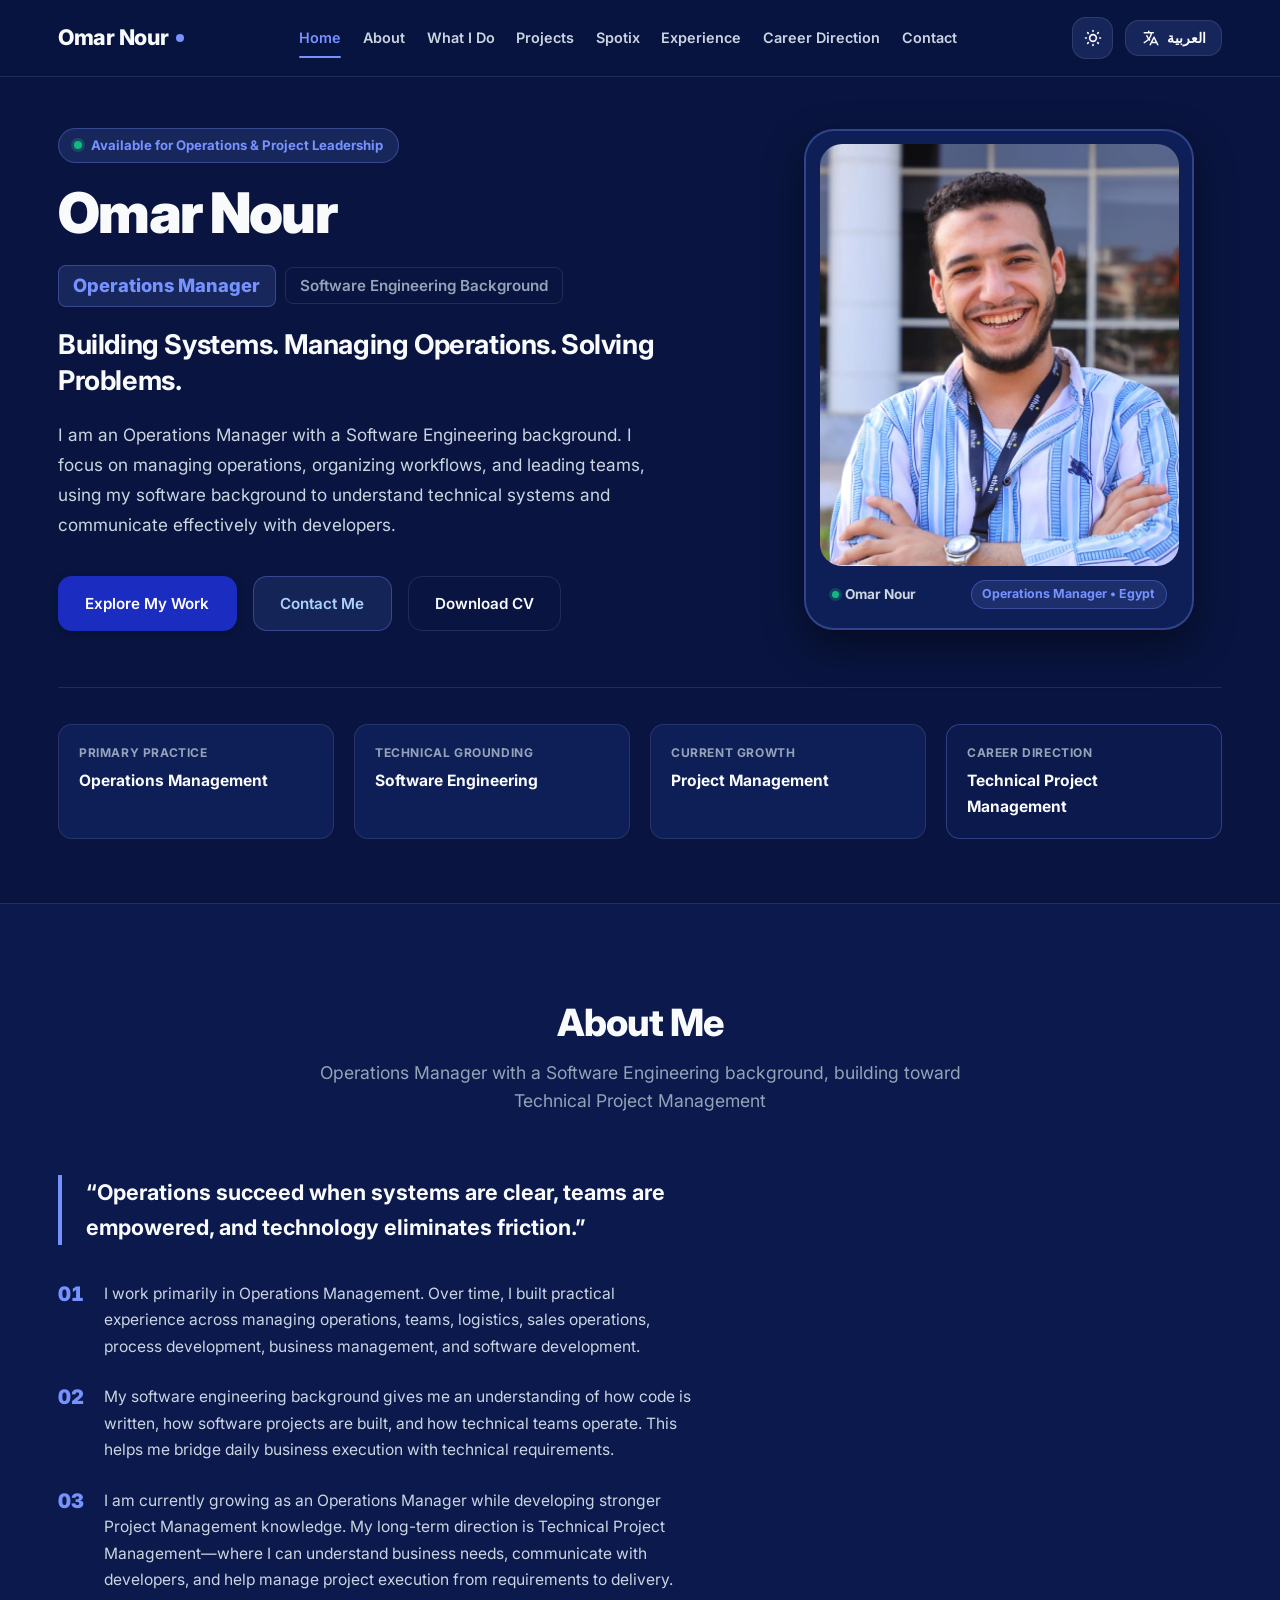
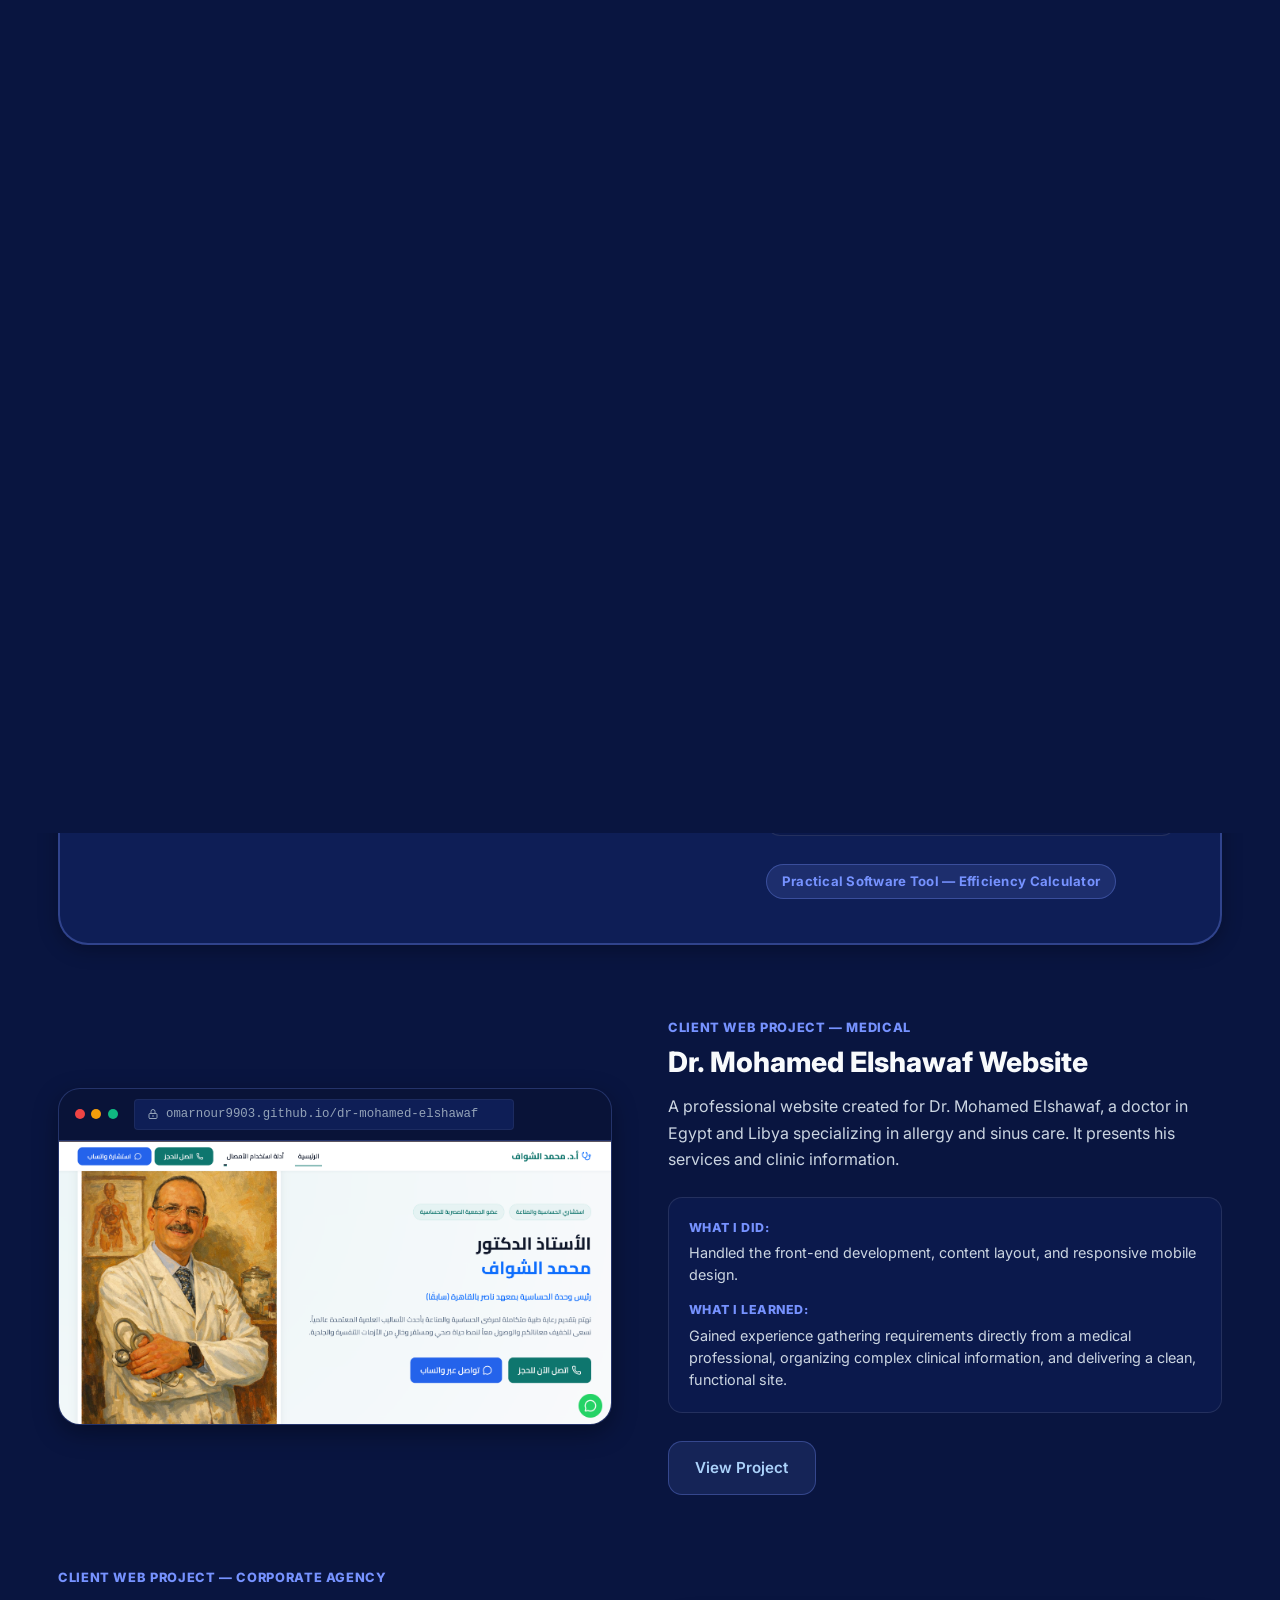
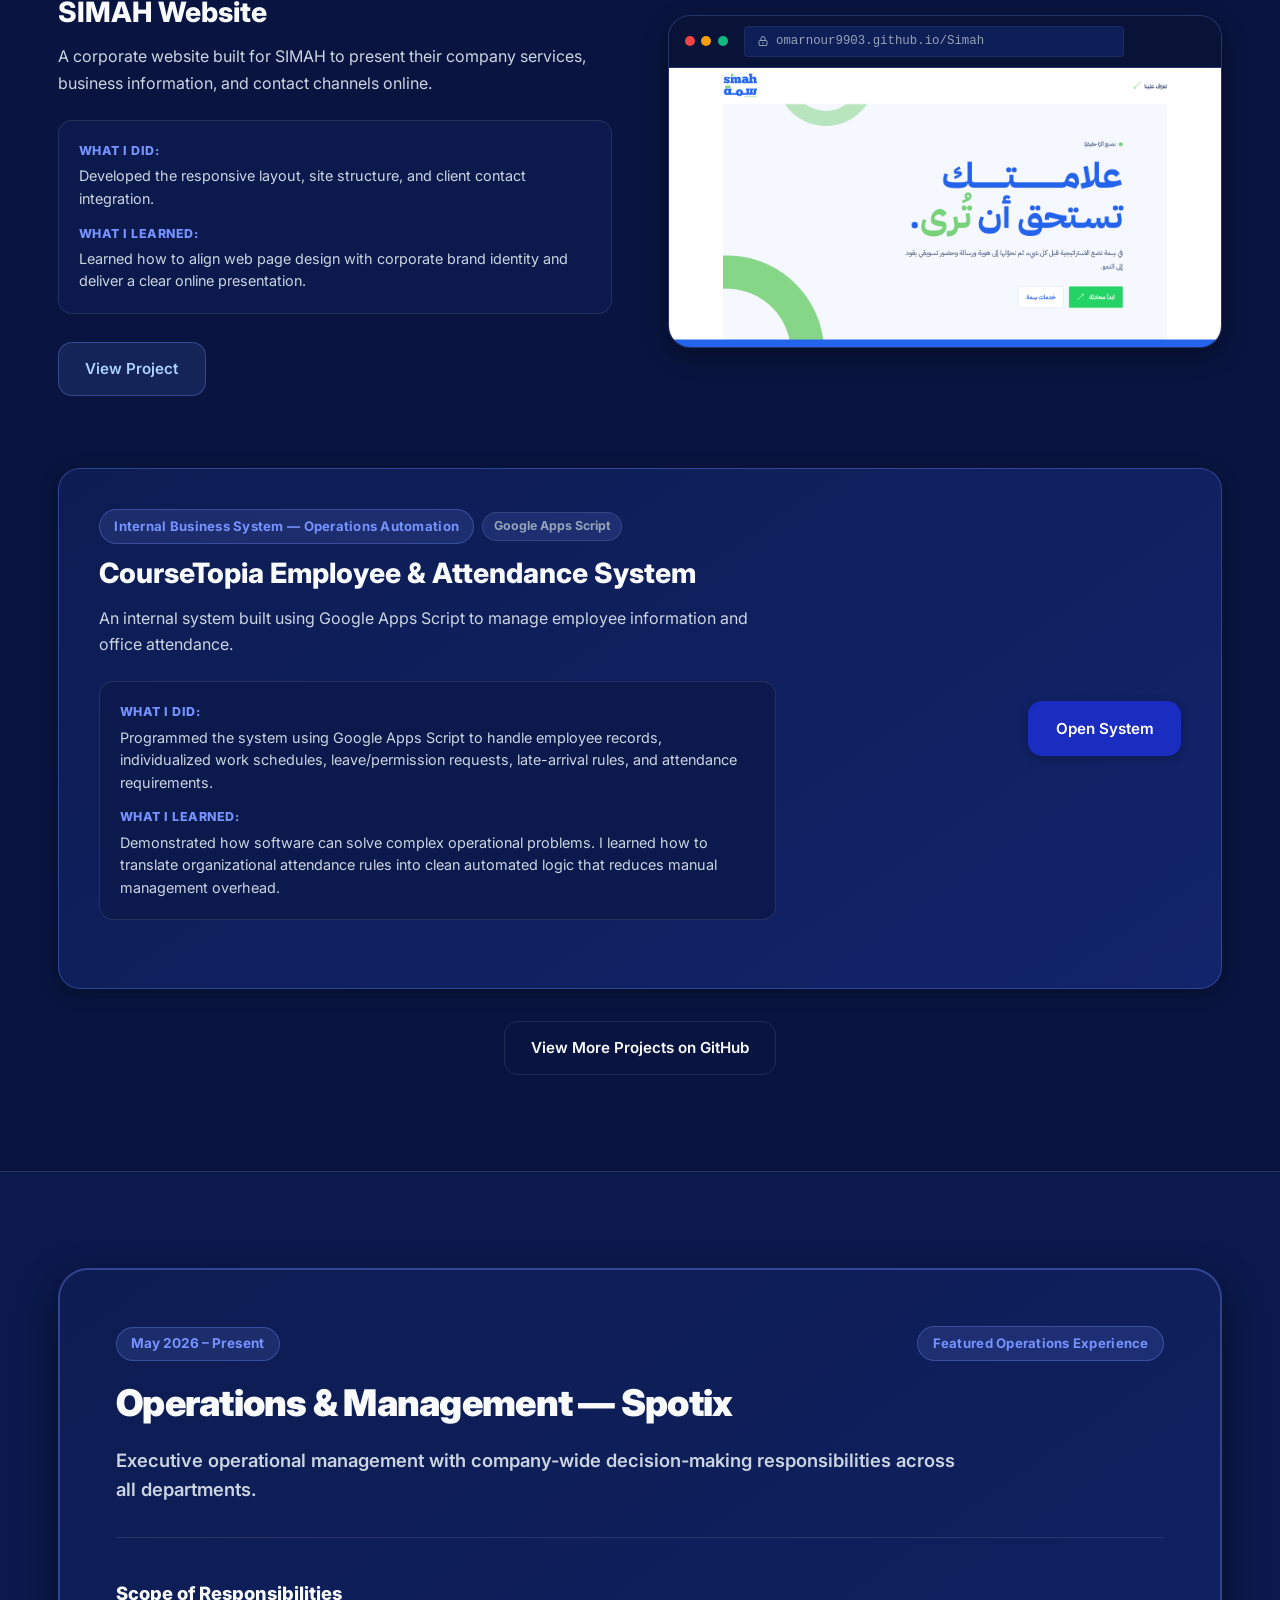
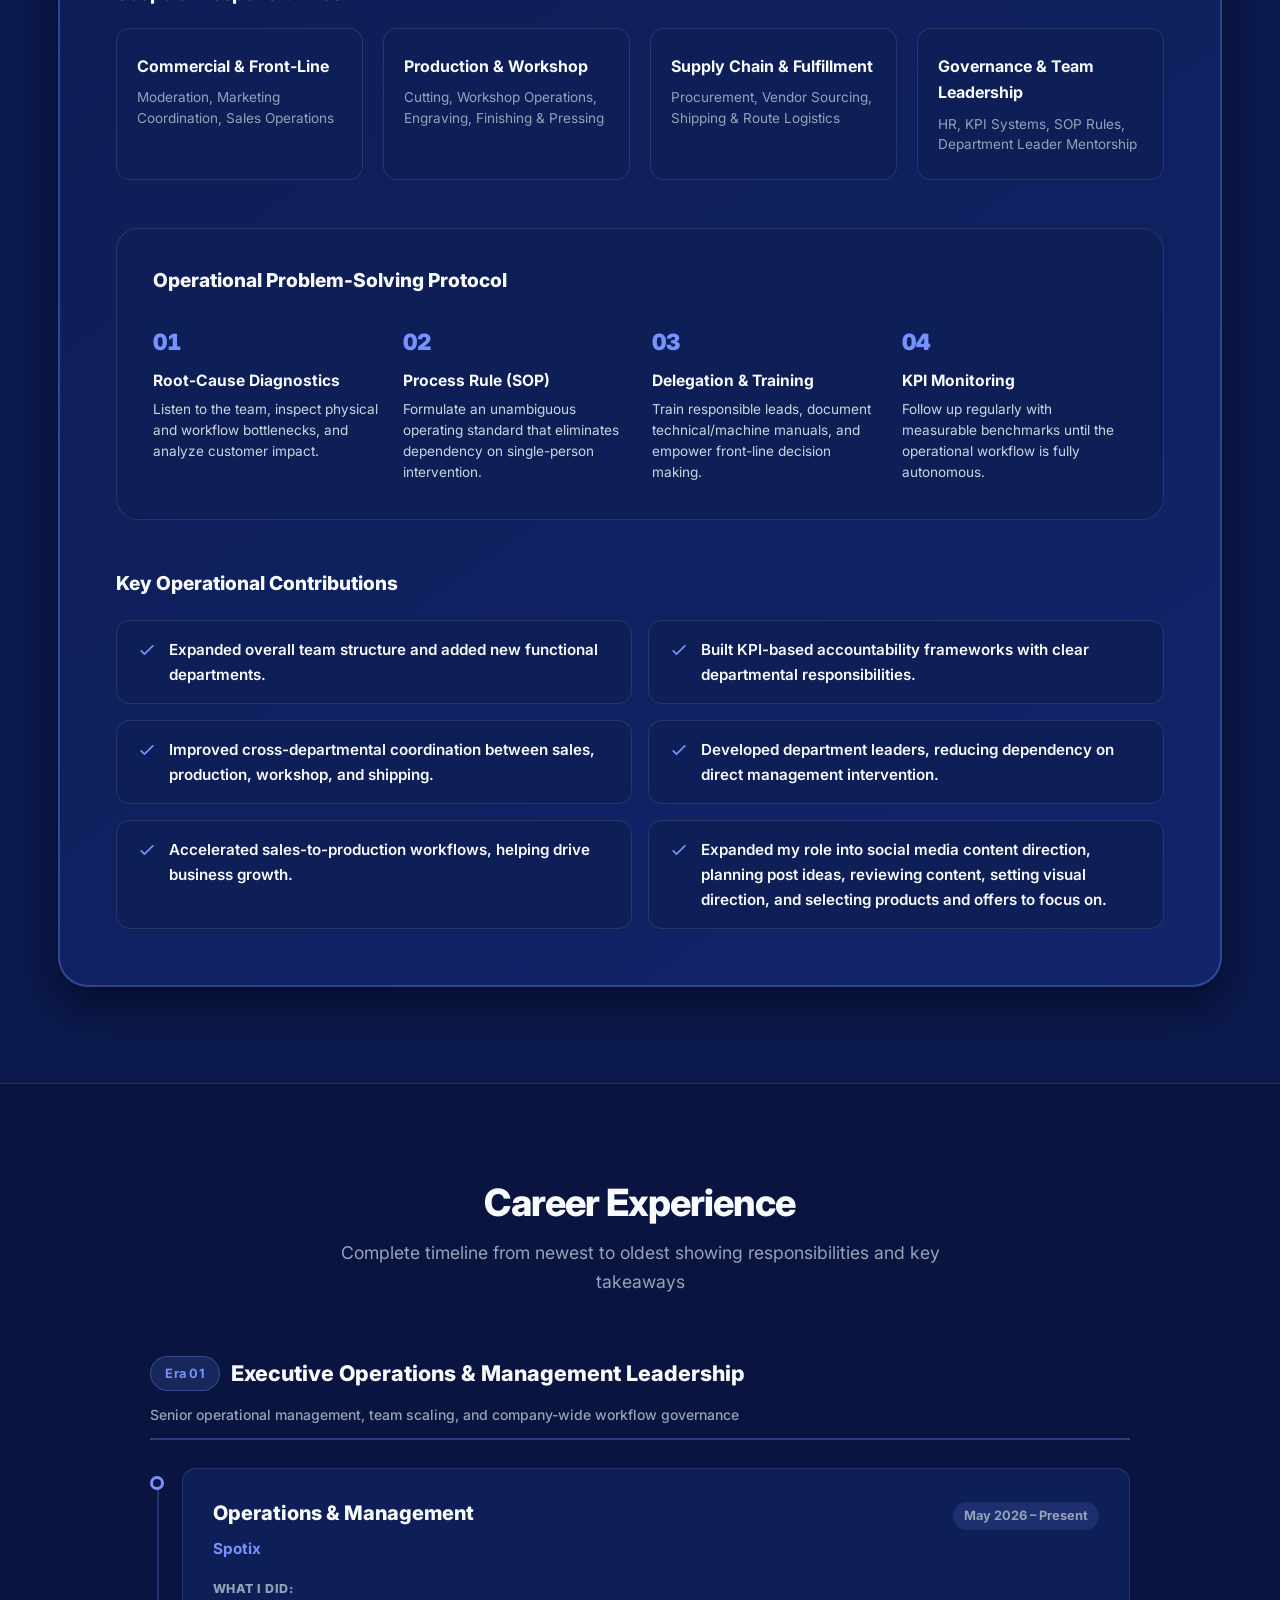
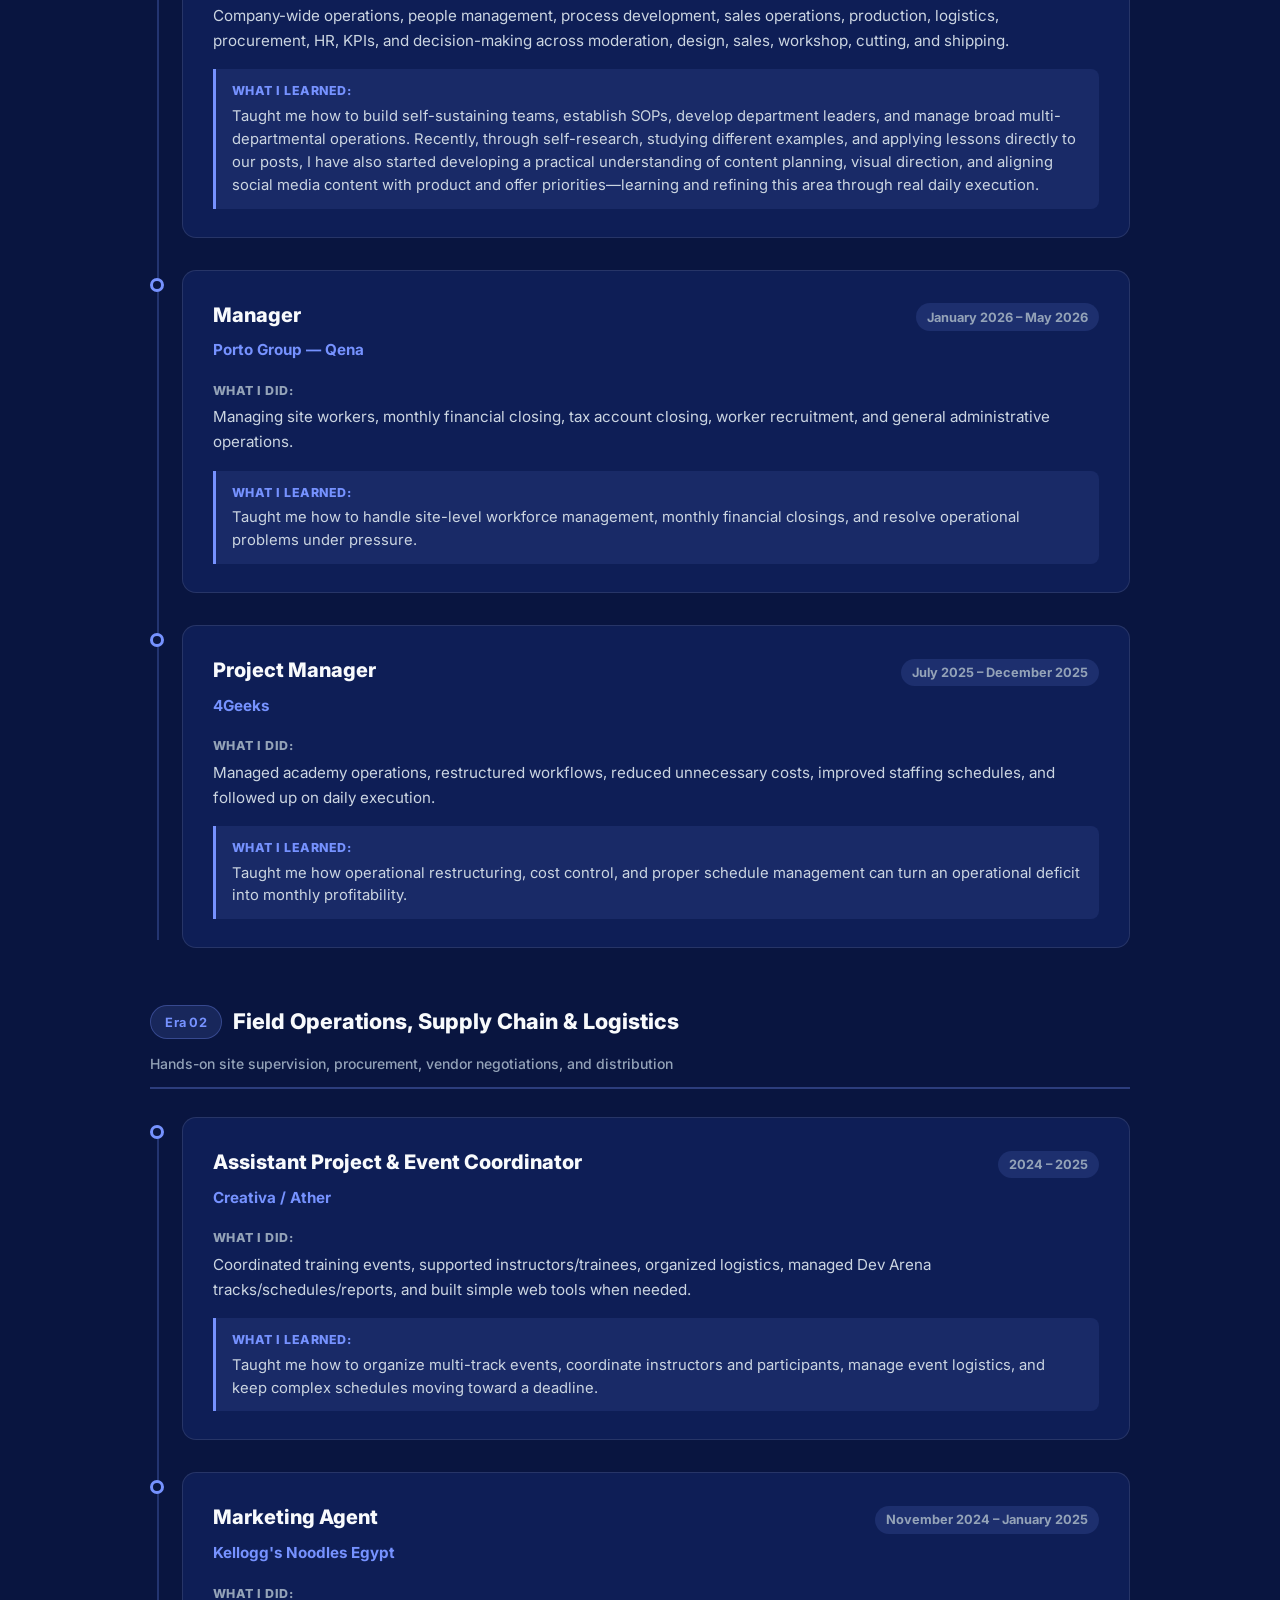
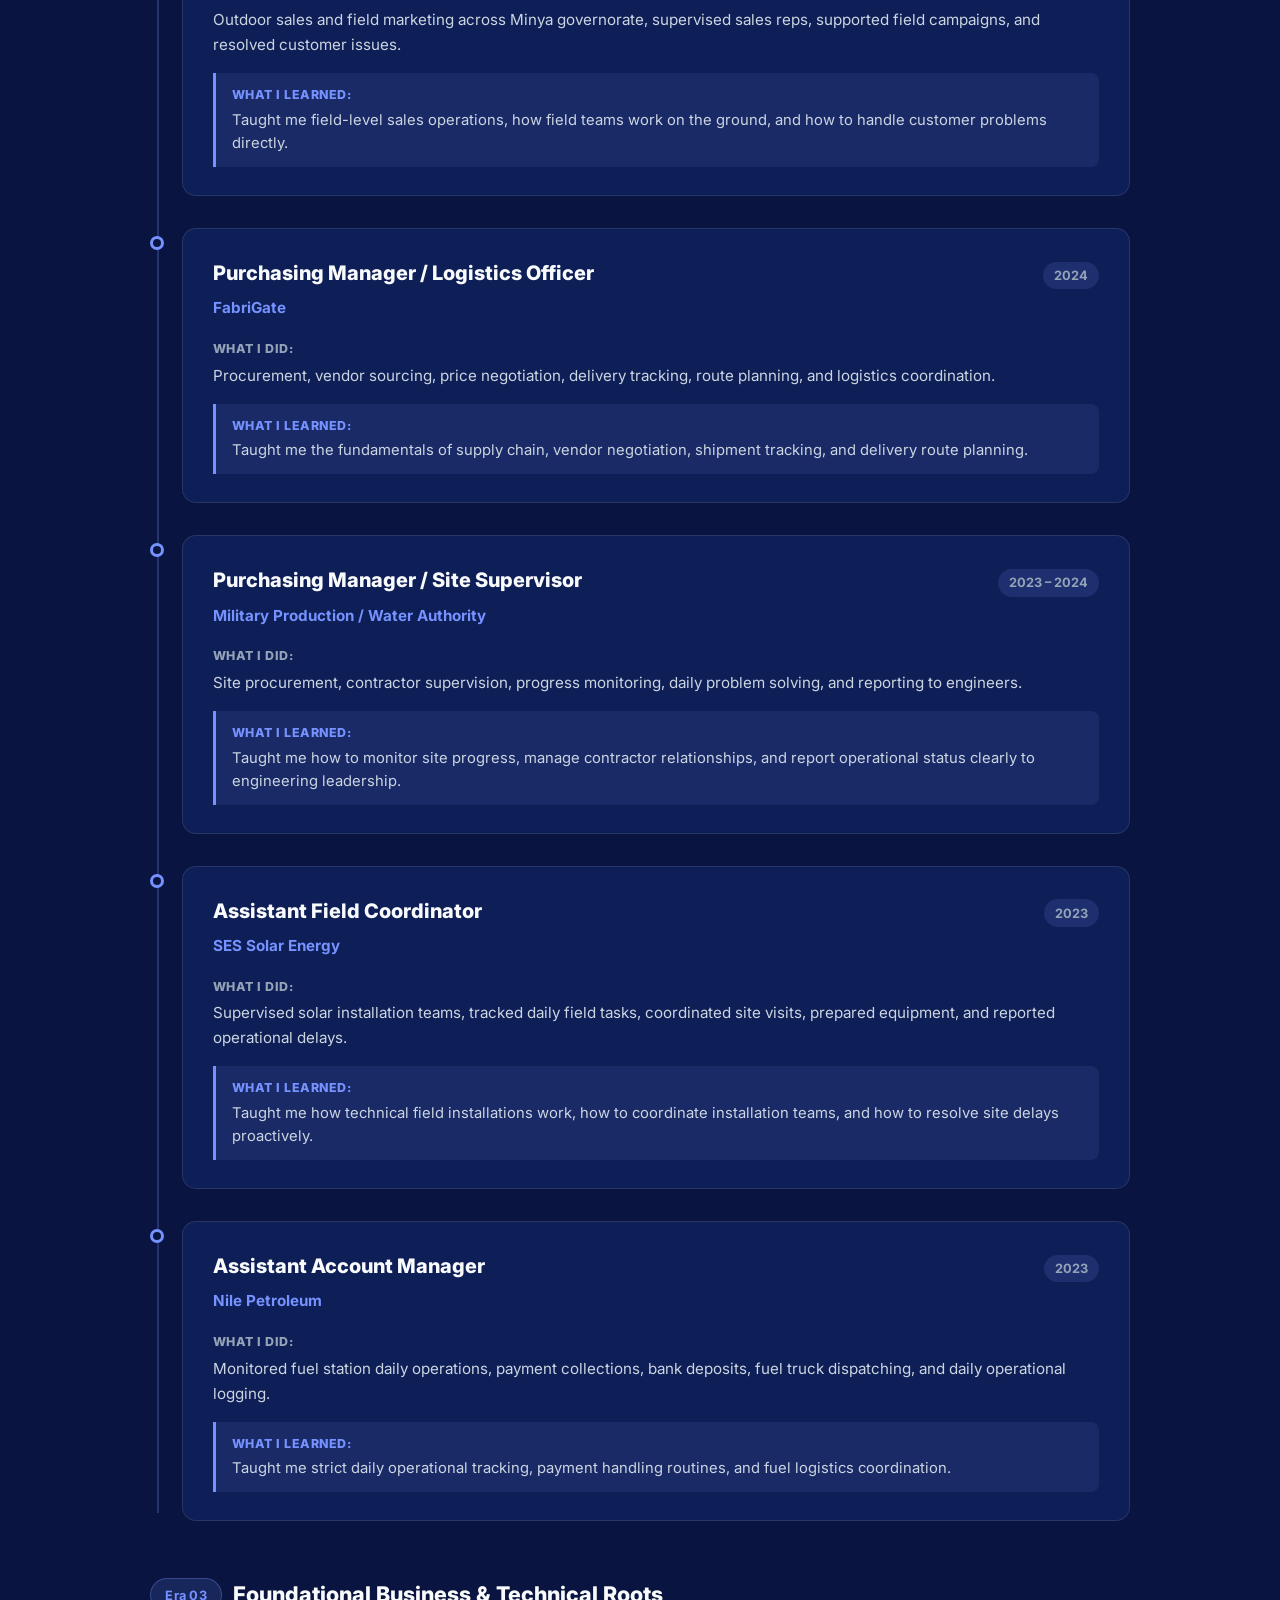
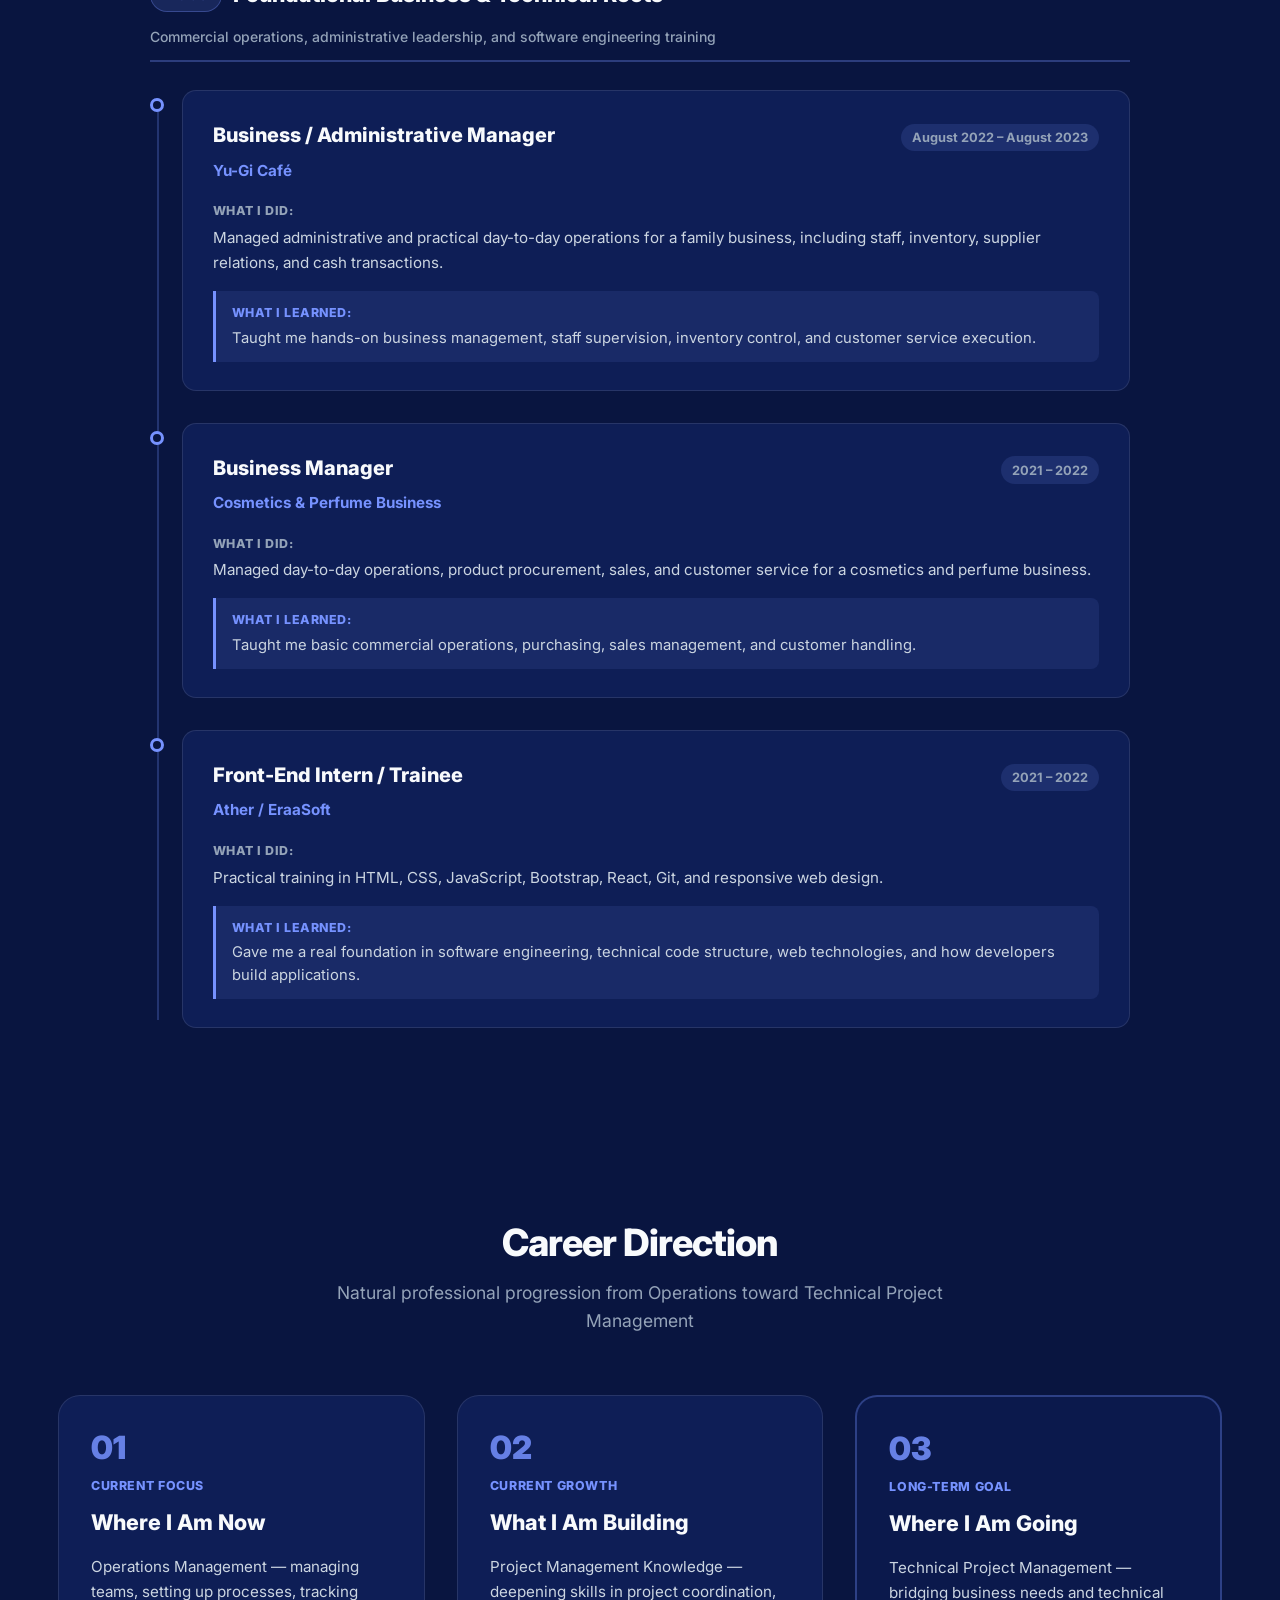
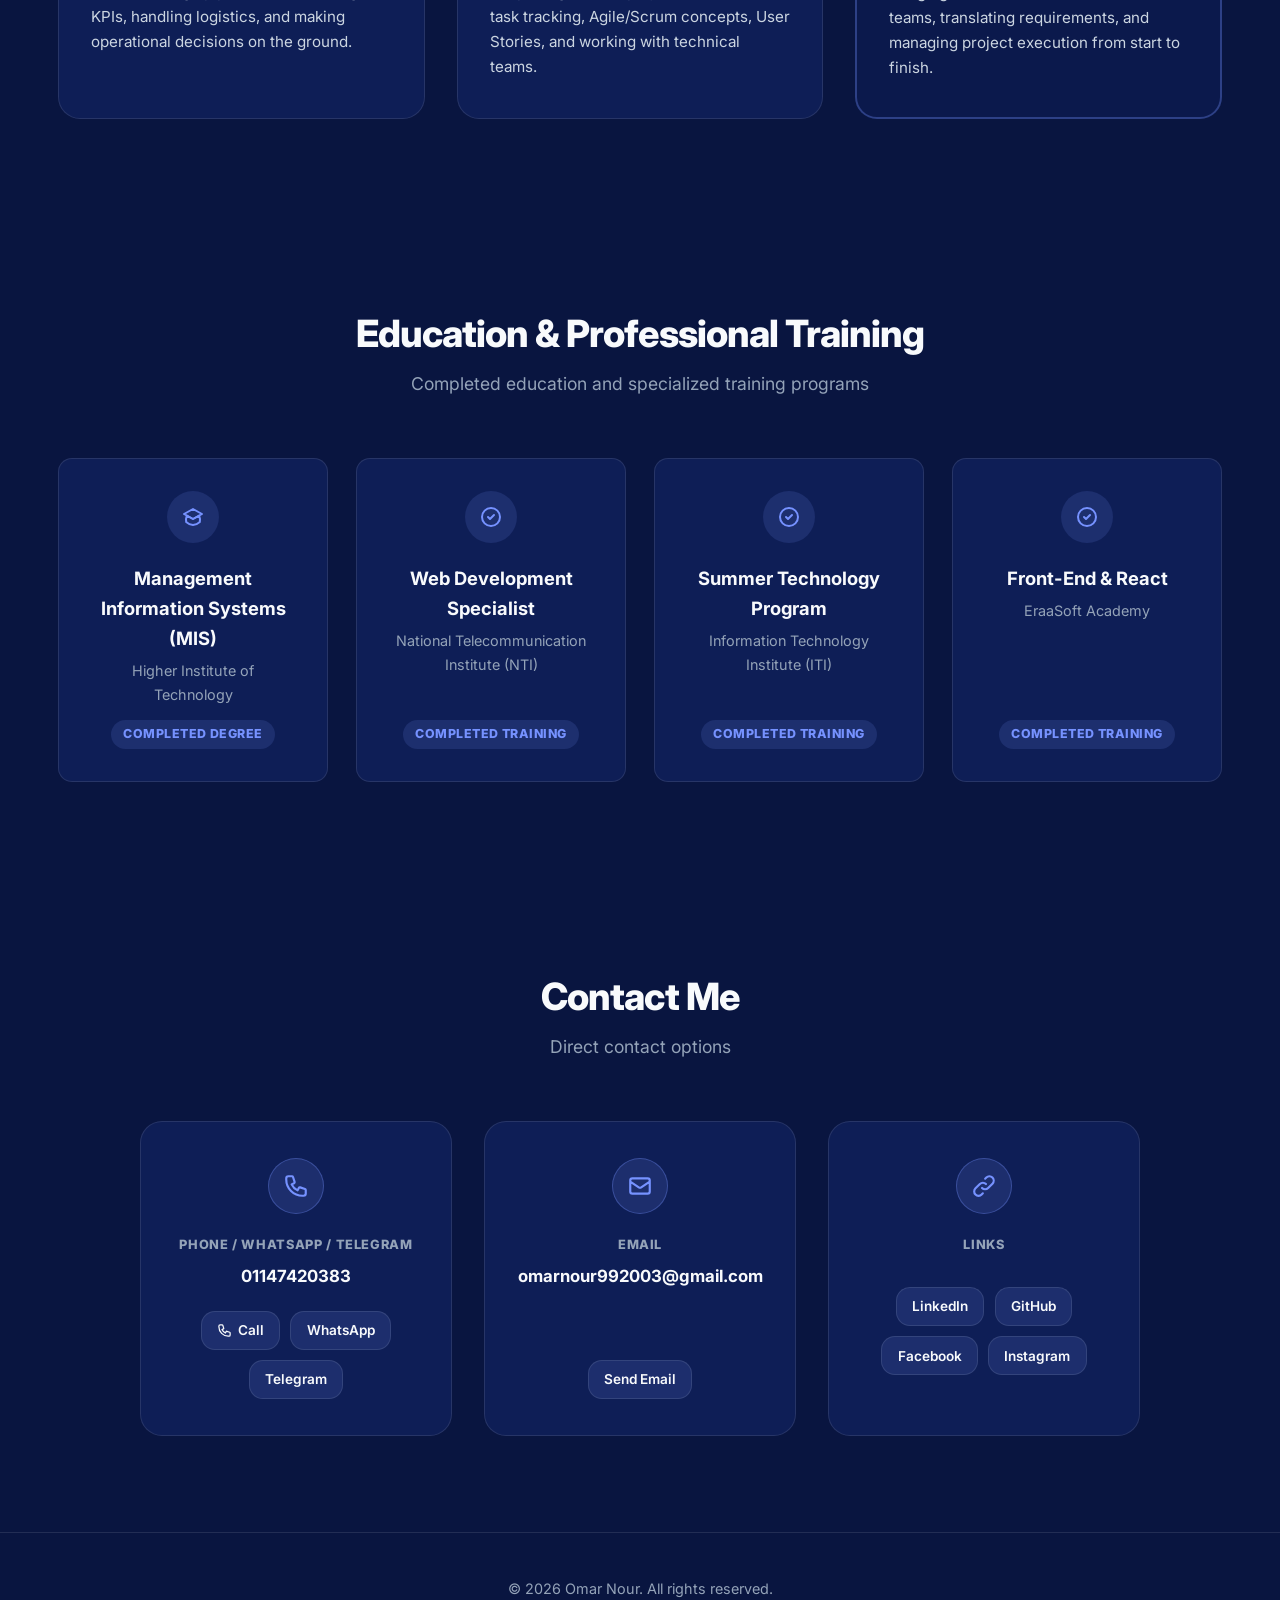
==== commit 93d3856f: "updated spotix commit" ====
--- a/index.html
+++ b/index.html
@@ -22,7 +22,7 @@
   <link rel="icon" type="image/jpeg" href="./IMG-20250920-WA0007.jpg">
 
   <!-- CSS Stylesheet -->
-  <link rel="stylesheet" href="css/styles.css">
+  <link rel="stylesheet" href="./css/styles.css">
 </head>
 
 <body>
@@ -93,7 +93,7 @@
       <a href="#about" class="mobile-nav-link" data-i18n="navAbout">About</a>
       <a href="#what-i-do" class="mobile-nav-link" data-i18n="navWhatIDo">What I Do</a>
       <a href="#projects" class="mobile-nav-link" data-i18n="navProjects">Projects</a>
-      <a href="#spotix" class="mobile-nav-link" data-i18n="navSpotix">Spotix Case Study</a>
+      <a href="#spotix" class="mobile-nav-link" data-i18n="navSpotix">Spotix</a>
       <a href="#experience" class="mobile-nav-link" data-i18n="navExperience">Experience</a>
       <a href="#direction" class="mobile-nav-link" data-i18n="navDirection">Career Direction</a>
       <a href="#contact" class="mobile-nav-link" data-i18n="navContact">Contact</a>
@@ -120,8 +120,9 @@
             <span class="hero-role-tech" data-i18n="heroBadgeTech">Software Engineering Background</span>
           </div>
 
-          <h2 class="hero-headline" data-i18n="heroHeadline">Building Systems. Managing Operations. Solving Problems.</h2>
-          
+          <h2 class="hero-headline" data-i18n="heroHeadline">Building Systems. Managing Operations. Solving Problems.
+          </h2>
+
           <p class="hero-paragraph" data-i18n="heroParagraph">
             I am an Operations Manager with a Software Engineering background. I focus on managing operations,
             organizing workflows, and leading teams, using my software background to understand technical systems and
@@ -186,7 +187,8 @@
     <div class="container">
       <div class="section-header">
         <h2 data-i18n="aboutSectionTitle">About Me</h2>
-        <p class="section-subtitle" data-i18n="aboutTagline">Operations Manager with a Software Engineering background, building toward Technical Project Management</p>
+        <p class="section-subtitle" data-i18n="aboutTagline">Operations Manager with a Software Engineering background,
+          building toward Technical Project Management</p>
       </div>
 
       <div class="about-editorial-grid">
@@ -212,8 +214,10 @@
               <span class="story-num">02</span>
               <div class="story-body">
                 <p data-i18n="aboutP2">
-                  My software engineering background gives me an understanding of how code is written, how software projects
-                  are built, and how technical teams operate. This helps me bridge daily business execution with technical
+                  My software engineering background gives me an understanding of how code is written, how software
+                  projects
+                  are built, and how technical teams operate. This helps me bridge daily business execution with
+                  technical
                   requirements.
                 </p>
               </div>
@@ -223,8 +227,10 @@
               <span class="story-num">03</span>
               <div class="story-body">
                 <p data-i18n="aboutP3">
-                  I am currently growing as an Operations Manager while developing stronger Project Management knowledge. My
-                  long-term direction is Technical Project Management—where I can understand business needs, communicate with
+                  I am currently growing as an Operations Manager while developing stronger Project Management
+                  knowledge. My
+                  long-term direction is Technical Project Management—where I can understand business needs, communicate
+                  with
                   developers, and help manage project execution from requirements to delivery.
                 </p>
               </div>
@@ -277,7 +283,8 @@
     <div class="container">
       <div class="section-header">
         <h2 data-i18n="whatIDoTitle">What I Do</h2>
-        <p class="section-subtitle" data-i18n="whatIDoSubtitle">My primary focus is Operations Management, supported by a software engineering background and ongoing development in project management.</p>
+        <p class="section-subtitle" data-i18n="whatIDoSubtitle">My primary focus is Operations Management, supported by
+          a software engineering background and ongoing development in project management.</p>
       </div>
 
       <div class="what-i-do-layout">
@@ -290,8 +297,9 @@
             </div>
             <div class="hero-portrait-badge" data-i18n="pillar1Badge">Primary Focus</div>
           </div>
-          
-          <p class="ops-anchor-desc" data-i18n="pillar1Desc">Managing day-to-day operations, setting up processes, and keeping work moving.</p>
+
+          <p class="ops-anchor-desc" data-i18n="pillar1Desc">Managing day-to-day operations, setting up processes, and
+            keeping work moving.</p>
 
           <div class="ops-capabilities-grid">
             <div class="capability-item">
@@ -333,13 +341,19 @@
               <span class="badge badge-tech" data-i18n="pillar2Badge">Management</span>
               <h4 data-i18n="pillar2Title">Business & Management</h4>
             </div>
-            <p data-i18n="pillar2Desc">Understanding business needs, managing resources, and developing team leaders.</p>
+            <p data-i18n="pillar2Desc">Understanding business needs, managing resources, and developing team leaders.
+            </p>
             <div class="supporting-pillar-list">
-              <div class="supporting-item"><span class="supporting-item-bullet">•</span><span data-i18n="pillar2Item1">Business Operations & Management</span></div>
-              <div class="supporting-item"><span class="supporting-item-bullet">•</span><span data-i18n="pillar2Item2">Developing Managers & Team Leaders</span></div>
-              <div class="supporting-item"><span class="supporting-item-bullet">•</span><span data-i18n="pillar2Item3">Customer Handling & Issue Resolution</span></div>
-              <div class="supporting-item"><span class="supporting-item-bullet">•</span><span data-i18n="pillar2Item4">Workflow & Process Improvement</span></div>
-              <div class="supporting-item"><span class="supporting-item-bullet">•</span><span data-i18n="pillar2Item5">Operational Systems & Procedures</span></div>
+              <div class="supporting-item"><span class="supporting-item-bullet">•</span><span
+                  data-i18n="pillar2Item1">Business Operations & Management</span></div>
+              <div class="supporting-item"><span class="supporting-item-bullet">•</span><span
+                  data-i18n="pillar2Item2">Developing Managers & Team Leaders</span></div>
+              <div class="supporting-item"><span class="supporting-item-bullet">•</span><span
+                  data-i18n="pillar2Item3">Customer Handling & Issue Resolution</span></div>
+              <div class="supporting-item"><span class="supporting-item-bullet">•</span><span
+                  data-i18n="pillar2Item4">Workflow & Process Improvement</span></div>
+              <div class="supporting-item"><span class="supporting-item-bullet">•</span><span
+                  data-i18n="pillar2Item5">Operational Systems & Procedures</span></div>
             </div>
           </div>
 
@@ -349,15 +363,23 @@
               <span class="badge badge-tech" data-i18n="pillar3Badge">Technical Foundation</span>
               <h4 data-i18n="pillar3Title">Software Engineering Background</h4>
             </div>
-            <p data-i18n="pillar3Desc">Technical foundation that helps me understand software projects and communicate with developers.</p>
+            <p data-i18n="pillar3Desc">Technical foundation that helps me understand software projects and communicate
+              with developers.</p>
             <div class="supporting-pillar-list">
-              <div class="supporting-item"><span class="supporting-item-bullet">•</span><span data-i18n="pillar3Item1">HTML, CSS & JavaScript</span></div>
-              <div class="supporting-item"><span class="supporting-item-bullet">•</span><span data-i18n="pillar3Item2">React & Front-End Concepts</span></div>
-              <div class="supporting-item"><span class="supporting-item-bullet">•</span><span data-i18n="pillar3Item3">Bootstrap & Tailwind CSS</span></div>
-              <div class="supporting-item"><span class="supporting-item-bullet">•</span><span data-i18n="pillar3Item4">WordPress</span></div>
-              <div class="supporting-item"><span class="supporting-item-bullet">•</span><span data-i18n="pillar3Item5">Git & GitHub Workflows</span></div>
-              <div class="supporting-item"><span class="supporting-item-bullet">•</span><span data-i18n="pillar3Item6">Testing & Web Layouts</span></div>
-              <div class="supporting-item"><span class="supporting-item-bullet">•</span><span data-i18n="pillar3Item7">Technical Communication with Developers</span></div>
+              <div class="supporting-item"><span class="supporting-item-bullet">•</span><span
+                  data-i18n="pillar3Item1">HTML, CSS & JavaScript</span></div>
+              <div class="supporting-item"><span class="supporting-item-bullet">•</span><span
+                  data-i18n="pillar3Item2">React & Front-End Concepts</span></div>
+              <div class="supporting-item"><span class="supporting-item-bullet">•</span><span
+                  data-i18n="pillar3Item3">Bootstrap & Tailwind CSS</span></div>
+              <div class="supporting-item"><span class="supporting-item-bullet">•</span><span
+                  data-i18n="pillar3Item4">WordPress</span></div>
+              <div class="supporting-item"><span class="supporting-item-bullet">•</span><span
+                  data-i18n="pillar3Item5">Git & GitHub Workflows</span></div>
+              <div class="supporting-item"><span class="supporting-item-bullet">•</span><span
+                  data-i18n="pillar3Item6">Testing & Web Layouts</span></div>
+              <div class="supporting-item"><span class="supporting-item-bullet">•</span><span
+                  data-i18n="pillar3Item7">Technical Communication with Developers</span></div>
             </div>
           </div>
 
@@ -369,12 +391,18 @@
             </div>
             <p data-i18n="pillar4Desc">Currently developing knowledge and practical skills in project management.</p>
             <div class="supporting-pillar-list">
-              <div class="supporting-item"><span class="supporting-item-bullet">•</span><span data-i18n="pillar4Item1">Project Management Concepts</span></div>
-              <div class="supporting-item"><span class="supporting-item-bullet">•</span><span data-i18n="pillar4Item2">Project Coordination & Task Follow-up</span></div>
-              <div class="supporting-item"><span class="supporting-item-bullet">•</span><span data-i18n="pillar4Item3">Agile & Scrum Basics</span></div>
-              <div class="supporting-item"><span class="supporting-item-bullet">•</span><span data-i18n="pillar4Item4">User Stories & Requirement Breakdown</span></div>
-              <div class="supporting-item"><span class="supporting-item-bullet">•</span><span data-i18n="pillar4Item5">Working with Technical Teams</span></div>
-              <div class="supporting-item"><span class="supporting-item-bullet">•</span><span data-i18n="pillar4Item6">Project Execution Tracking</span></div>
+              <div class="supporting-item"><span class="supporting-item-bullet">•</span><span
+                  data-i18n="pillar4Item1">Project Management Concepts</span></div>
+              <div class="supporting-item"><span class="supporting-item-bullet">•</span><span
+                  data-i18n="pillar4Item2">Project Coordination & Task Follow-up</span></div>
+              <div class="supporting-item"><span class="supporting-item-bullet">•</span><span
+                  data-i18n="pillar4Item3">Agile & Scrum Basics</span></div>
+              <div class="supporting-item"><span class="supporting-item-bullet">•</span><span
+                  data-i18n="pillar4Item4">User Stories & Requirement Breakdown</span></div>
+              <div class="supporting-item"><span class="supporting-item-bullet">•</span><span
+                  data-i18n="pillar4Item5">Working with Technical Teams</span></div>
+              <div class="supporting-item"><span class="supporting-item-bullet">•</span><span
+                  data-i18n="pillar4Item6">Project Execution Tracking</span></div>
             </div>
           </div>
         </div>
@@ -387,7 +415,8 @@
     <div class="container">
       <div class="section-header">
         <h2 data-i18n="projectsTitle">Selected Projects</h2>
-        <p class="section-subtitle" data-i18n="projectsSubtitle">Real-world web projects, interactive tools, and internal operational systems</p>
+        <p class="section-subtitle" data-i18n="projectsSubtitle">Real-world web projects, interactive tools, and
+          internal operational systems</p>
       </div>
 
       <div class="projects-showcase-flow">
@@ -413,12 +442,14 @@
               </div>
               <div class="browser-viewport">
                 <img src="system Air conditioning efficiency calculator.png"
-                  alt="Air Conditioning Efficiency Calculator System Screenshot" class="project-screenshot-img" loading="lazy">
+                  alt="Air Conditioning Efficiency Calculator System Screenshot" class="project-screenshot-img"
+                  loading="lazy">
               </div>
             </div>
 
             <div class="featured-wide-content">
-              <span class="project-category-tag" data-i18n="projAcCategory">Practical Software Tool — Efficiency Calculator</span>
+              <span class="project-category-tag" data-i18n="projAcCategory">Practical Software Tool — Efficiency
+                Calculator</span>
               <h3 class="project-heading" data-i18n="projAcTitle">Air Conditioning Efficiency Calculator</h3>
               <p class="project-summary-text" data-i18n="projAcDesc">
                 A practical software calculator that estimates required cooling capacity and unit requirements based on
@@ -436,11 +467,15 @@
               <div class="project-insights-box">
                 <div class="insight-row">
                   <span class="insight-label" data-i18n="projAcDidLabel">What I Did:</span>
-                  <span class="insight-desc" data-i18n="projAcDid">Built the interactive calculation tool, programmed the room volume and occupant thermal load formulas, and designed a clear Arabic-first user interface.</span>
+                  <span class="insight-desc" data-i18n="projAcDid">Built the interactive calculation tool, programmed
+                    the room volume and occupant thermal load formulas, and designed a clear Arabic-first user
+                    interface.</span>
                 </div>
                 <div class="insight-row">
                   <span class="insight-label" data-i18n="projAcLearnedLabel">What I Learned:</span>
-                  <span class="insight-desc" data-i18n="projAcLearned">Gained experience translating physical formulas (volume and thermal load) into a clean, responsive web application that provides instant, error-free calculations.</span>
+                  <span class="insight-desc" data-i18n="projAcLearned">Gained experience translating physical formulas
+                    (volume and thermal load) into a clean, responsive web application that provides instant, error-free
+                    calculations.</span>
                 </div>
               </div>
 
@@ -480,18 +515,22 @@
             <span class="project-category-tag" data-i18n="proj1Category">Client Web Project — Medical</span>
             <h3 class="project-heading" data-i18n="proj1Title">Dr. Mohamed Elshawaf Website</h3>
             <p class="project-summary-text" data-i18n="proj1Desc">
-              A professional website created for Dr. Mohamed Elshawaf, a doctor in Egypt and Libya specializing in allergy
+              A professional website created for Dr. Mohamed Elshawaf, a doctor in Egypt and Libya specializing in
+              allergy
               and sinus care. It presents his services and clinic information.
             </p>
 
             <div class="project-insights-box">
               <div class="insight-row">
                 <span class="insight-label" data-i18n="proj1DidLabel">What I Did:</span>
-                <span class="insight-desc" data-i18n="proj1Did">Handled the front-end development, content layout, and responsive mobile design.</span>
+                <span class="insight-desc" data-i18n="proj1Did">Handled the front-end development, content layout, and
+                  responsive mobile design.</span>
               </div>
               <div class="insight-row">
                 <span class="insight-label" data-i18n="proj1LearnedLabel">What I Learned:</span>
-                <span class="insight-desc" data-i18n="proj1Learned">Gained experience gathering requirements directly from a medical professional, organizing complex clinical information, and delivering a clean, functional site.</span>
+                <span class="insight-desc" data-i18n="proj1Learned">Gained experience gathering requirements directly
+                  from a medical professional, organizing complex clinical information, and delivering a clean,
+                  functional site.</span>
               </div>
             </div>
 
@@ -515,11 +554,13 @@
             <div class="project-insights-box">
               <div class="insight-row">
                 <span class="insight-label" data-i18n="proj2DidLabel">What I Did:</span>
-                <span class="insight-desc" data-i18n="proj2Did">Developed the responsive layout, site structure, and client contact integration.</span>
+                <span class="insight-desc" data-i18n="proj2Did">Developed the responsive layout, site structure, and
+                  client contact integration.</span>
               </div>
               <div class="insight-row">
                 <span class="insight-label" data-i18n="proj2LearnedLabel">What I Learned:</span>
-                <span class="insight-desc" data-i18n="proj2Learned">Learned how to align web page design with corporate brand identity and deliver a clear online presentation.</span>
+                <span class="insight-desc" data-i18n="proj2Learned">Learned how to align web page design with corporate
+                  brand identity and deliver a clear online presentation.</span>
               </div>
             </div>
 
@@ -568,18 +609,23 @@
               <div class="project-insights-box">
                 <div class="insight-row">
                   <span class="insight-label" data-i18n="proj3DidLabel">What I Did:</span>
-                  <span class="insight-desc" data-i18n="proj3Did">Programmed the system using Google Apps Script to handle employee records, individualized work schedules, leave/permission requests, late-arrival rules, and attendance requirements.</span>
+                  <span class="insight-desc" data-i18n="proj3Did">Programmed the system using Google Apps Script to
+                    handle employee records, individualized work schedules, leave/permission requests, late-arrival
+                    rules, and attendance requirements.</span>
                 </div>
                 <div class="insight-row">
                   <span class="insight-label" data-i18n="proj3LearnedLabel">What I Learned:</span>
-                  <span class="insight-desc" data-i18n="proj3Learned">Demonstrated how software can solve complex operational problems. I learned how to translate organizational attendance rules into clean automated logic that reduces manual management overhead.</span>
+                  <span class="insight-desc" data-i18n="proj3Learned">Demonstrated how software can solve complex
+                    operational problems. I learned how to translate organizational attendance rules into clean
+                    automated logic that reduces manual management overhead.</span>
                 </div>
               </div>
             </div>
 
             <div class="ops-spotlight-actions">
               <a href="https://script.google.com/macros/s/AKfycbwovE8IGyTdlpzhpuIkjdrCZzoP0ke-QS99x3zXvuuDNsOjUJfPaEjRCOkLHvIaQ-wc/exec"
-                target="_blank" rel="noopener noreferrer" class="btn btn-primary" data-i18n="btnOpenSystem">Open System</a>
+                target="_blank" rel="noopener noreferrer" class="btn btn-primary" data-i18n="btnOpenSystem">Open
+                System</a>
             </div>
           </div>
         </div>
@@ -643,22 +689,26 @@
             <div class="protocol-step">
               <span class="protocol-step-num">01</span>
               <h6 data-i18n="spotixStep1Title">Root-Cause Diagnostics</h6>
-              <p data-i18n="spotixStep1Desc">Listen to the team, inspect physical and workflow bottlenecks, and analyze customer impact.</p>
+              <p data-i18n="spotixStep1Desc">Listen to the team, inspect physical and workflow bottlenecks, and analyze
+                customer impact.</p>
             </div>
             <div class="protocol-step">
               <span class="protocol-step-num">02</span>
               <h6 data-i18n="spotixStep2Title">Process Rule (SOP)</h6>
-              <p data-i18n="spotixStep2Desc">Formulate an unambiguous operating standard that eliminates dependency on single-person intervention.</p>
+              <p data-i18n="spotixStep2Desc">Formulate an unambiguous operating standard that eliminates dependency on
+                single-person intervention.</p>
             </div>
             <div class="protocol-step">
               <span class="protocol-step-num">03</span>
               <h6 data-i18n="spotixStep3Title">Delegation & Training</h6>
-              <p data-i18n="spotixStep3Desc">Train responsible leads, document technical/machine manuals, and empower front-line decision making.</p>
+              <p data-i18n="spotixStep3Desc">Train responsible leads, document technical/machine manuals, and empower
+                front-line decision making.</p>
             </div>
             <div class="protocol-step">
               <span class="protocol-step-num">04</span>
               <h6 data-i18n="spotixStep4Title">KPI Monitoring</h6>
-              <p data-i18n="spotixStep4Desc">Follow up regularly with measurable benchmarks until the operational workflow is fully autonomous.</p>
+              <p data-i18n="spotixStep4Desc">Follow up regularly with measurable benchmarks until the operational
+                workflow is fully autonomous.</p>
             </div>
           </div>
         </div>
@@ -668,40 +718,53 @@
           <h4 data-i18n="spotixImpactTitle">Key Operational Contributions</h4>
           <div class="spotix-impacts-list">
             <div class="impact-item">
-              <svg width="20" height="20" fill="none" stroke="currentColor" viewBox="0 0 24 24" aria-hidden="true" focusable="false">
+              <svg width="20" height="20" fill="none" stroke="currentColor" viewBox="0 0 24 24" aria-hidden="true"
+                focusable="false">
                 <path stroke-linecap="round" stroke-linejoin="round" stroke-width="2" d="M5 13l4 4L19 7" />
               </svg>
-              <span data-i18n="spotixImpactItem1">Expanded overall team structure and added new functional departments.</span>
+              <span data-i18n="spotixImpactItem1">Expanded overall team structure and added new functional
+                departments.</span>
             </div>
             <div class="impact-item">
-              <svg width="20" height="20" fill="none" stroke="currentColor" viewBox="0 0 24 24" aria-hidden="true" focusable="false">
+              <svg width="20" height="20" fill="none" stroke="currentColor" viewBox="0 0 24 24" aria-hidden="true"
+                focusable="false">
                 <path stroke-linecap="round" stroke-linejoin="round" stroke-width="2" d="M5 13l4 4L19 7" />
               </svg>
-              <span data-i18n="spotixImpactItem2">Built KPI-based accountability frameworks with clear departmental responsibilities.</span>
+              <span data-i18n="spotixImpactItem2">Built KPI-based accountability frameworks with clear departmental
+                responsibilities.</span>
             </div>
             <div class="impact-item">
-              <svg width="20" height="20" fill="none" stroke="currentColor" viewBox="0 0 24 24" aria-hidden="true" focusable="false">
+              <svg width="20" height="20" fill="none" stroke="currentColor" viewBox="0 0 24 24" aria-hidden="true"
+                focusable="false">
                 <path stroke-linecap="round" stroke-linejoin="round" stroke-width="2" d="M5 13l4 4L19 7" />
               </svg>
-              <span data-i18n="spotixImpactItem3">Improved cross-departmental coordination between sales, production, workshop, and shipping.</span>
+              <span data-i18n="spotixImpactItem3">Improved cross-departmental coordination between sales, production,
+                workshop, and shipping.</span>
             </div>
             <div class="impact-item">
-              <svg width="20" height="20" fill="none" stroke="currentColor" viewBox="0 0 24 24" aria-hidden="true" focusable="false">
+              <svg width="20" height="20" fill="none" stroke="currentColor" viewBox="0 0 24 24" aria-hidden="true"
+                focusable="false">
                 <path stroke-linecap="round" stroke-linejoin="round" stroke-width="2" d="M5 13l4 4L19 7" />
               </svg>
-              <span data-i18n="spotixImpactItem4">Developed department leaders, reducing dependency on direct management intervention.</span>
+              <span data-i18n="spotixImpactItem4">Developed department leaders, reducing dependency on direct management
+                intervention.</span>
             </div>
             <div class="impact-item">
-              <svg width="20" height="20" fill="none" stroke="currentColor" viewBox="0 0 24 24" aria-hidden="true" focusable="false">
+              <svg width="20" height="20" fill="none" stroke="currentColor" viewBox="0 0 24 24" aria-hidden="true"
+                focusable="false">
                 <path stroke-linecap="round" stroke-linejoin="round" stroke-width="2" d="M5 13l4 4L19 7" />
               </svg>
-              <span data-i18n="spotixImpactItem5">Accelerated sales-to-production workflows, helping drive business growth.</span>
+              <span data-i18n="spotixImpactItem5">Accelerated sales-to-production workflows, helping drive business
+                growth.</span>
             </div>
             <div class="impact-item">
-              <svg width="20" height="20" fill="none" stroke="currentColor" viewBox="0 0 24 24" aria-hidden="true" focusable="false">
+              <svg width="20" height="20" fill="none" stroke="currentColor" viewBox="0 0 24 24" aria-hidden="true"
+                focusable="false">
                 <path stroke-linecap="round" stroke-linejoin="round" stroke-width="2" d="M5 13l4 4L19 7" />
               </svg>
-              <span data-i18n="spotixImpactItem6">Expanded my role into social media content direction, planning post ideas, reviewing content, setting visual direction, and selecting products and offers to focus on.</span>
+              <span data-i18n="spotixImpactItem6">Expanded my role into social media content direction, planning post
+                ideas, reviewing content, setting visual direction, and selecting products and offers to focus
+                on.</span>
             </div>
           </div>
         </div>
@@ -714,7 +777,8 @@
     <div class="container">
       <div class="section-header">
         <h2 data-i18n="expTitle">Career Experience</h2>
-        <p class="section-subtitle" data-i18n="expSubtitle">Complete timeline from newest to oldest showing responsibilities and key takeaways</p>
+        <p class="section-subtitle" data-i18n="expSubtitle">Complete timeline from newest to oldest showing
+          responsibilities and key takeaways</p>
       </div>
 
       <div class="experience-eras-wrapper">
@@ -725,7 +789,8 @@
               <span class="badge" style="font-size: 0.8rem;">Era 01</span>
               <span data-i18n="expEra1Title">Executive Operations & Management Leadership</span>
             </h3>
-            <span class="era-subtitle" data-i18n="expEra1Subtitle">Senior operational management, team scaling, and company-wide workflow governance</span>
+            <span class="era-subtitle" data-i18n="expEra1Subtitle">Senior operational management, team scaling, and
+              company-wide workflow governance</span>
           </div>
 
           <div class="era-timeline">
@@ -739,10 +804,17 @@
                 </div>
                 <div class="timeline-company-name" data-i18n="exp1Company">Spotix</div>
                 <div class="timeline-did-label" data-i18n="labelDid">What I Did:</div>
-                <p class="timeline-did-text" data-i18n="exp1Did">Company-wide operations, people management, process development, sales operations, production, logistics, procurement, HR, KPIs, and decision-making across moderation, design, sales, workshop, cutting, and shipping.</p>
+                <p class="timeline-did-text" data-i18n="exp1Did">Company-wide operations, people management, process
+                  development, sales operations, production, logistics, procurement, HR, KPIs, and decision-making
+                  across moderation, design, sales, workshop, cutting, and shipping.</p>
                 <div class="timeline-learned-callout">
                   <div class="timeline-learned-label" data-i18n="labelLearned">What I Learned:</div>
-                  <div class="timeline-learned-text" data-i18n="exp1Learned">Taught me how to build self-sustaining teams, establish SOPs, develop department leaders, and manage broad multi-departmental operations. Recently, through self-research, studying different examples, and applying lessons directly to our posts, I have also started developing a practical understanding of content planning, visual direction, and aligning social media content with product and offer priorities—learning and refining this area through real daily execution.</div>
+                  <div class="timeline-learned-text" data-i18n="exp1Learned">Taught me how to build self-sustaining
+                    teams, establish SOPs, develop department leaders, and manage broad multi-departmental operations.
+                    Recently, through self-research, studying different examples, and applying lessons directly to our
+                    posts, I have also started developing a practical understanding of content planning, visual
+                    direction, and aligning social media content with product and offer priorities—learning and refining
+                    this area through real daily execution.</div>
                 </div>
               </div>
             </div>
@@ -757,10 +829,13 @@
                 </div>
                 <div class="timeline-company-name" data-i18n="exp2Company">Porto Group — Qena</div>
                 <div class="timeline-did-label" data-i18n="labelDid">What I Did:</div>
-                <p class="timeline-did-text" data-i18n="exp2Did">Managing site workers, monthly financial closing, tax account closing, worker recruitment, and general administrative operations.</p>
+                <p class="timeline-did-text" data-i18n="exp2Did">Managing site workers, monthly financial closing, tax
+                  account closing, worker recruitment, and general administrative operations.</p>
                 <div class="timeline-learned-callout">
                   <div class="timeline-learned-label" data-i18n="labelLearned">What I Learned:</div>
-                  <div class="timeline-learned-text" data-i18n="exp2Learned">Taught me how to handle site-level workforce management, monthly financial closings, and resolve operational problems under pressure.</div>
+                  <div class="timeline-learned-text" data-i18n="exp2Learned">Taught me how to handle site-level
+                    workforce management, monthly financial closings, and resolve operational problems under pressure.
+                  </div>
                 </div>
               </div>
             </div>
@@ -775,10 +850,13 @@
                 </div>
                 <div class="timeline-company-name" data-i18n="exp3Company">4Geeks</div>
                 <div class="timeline-did-label" data-i18n="labelDid">What I Did:</div>
-                <p class="timeline-did-text" data-i18n="exp3Did">Managed academy operations, restructured workflows, reduced unnecessary costs, improved staffing schedules, and followed up on daily execution.</p>
+                <p class="timeline-did-text" data-i18n="exp3Did">Managed academy operations, restructured workflows,
+                  reduced unnecessary costs, improved staffing schedules, and followed up on daily execution.</p>
                 <div class="timeline-learned-callout">
                   <div class="timeline-learned-label" data-i18n="labelLearned">What I Learned:</div>
-                  <div class="timeline-learned-text" data-i18n="exp3Learned">Taught me how operational restructuring, cost control, and proper schedule management can turn an operational deficit into monthly profitability.</div>
+                  <div class="timeline-learned-text" data-i18n="exp3Learned">Taught me how operational restructuring,
+                    cost control, and proper schedule management can turn an operational deficit into monthly
+                    profitability.</div>
                 </div>
               </div>
             </div>
@@ -792,7 +870,8 @@
               <span class="badge" style="font-size: 0.8rem;">Era 02</span>
               <span data-i18n="expEra2Title">Field Operations, Supply Chain & Logistics</span>
             </h3>
-            <span class="era-subtitle" data-i18n="expEra2Subtitle">Hands-on site supervision, procurement, vendor negotiations, and distribution</span>
+            <span class="era-subtitle" data-i18n="expEra2Subtitle">Hands-on site supervision, procurement, vendor
+              negotiations, and distribution</span>
           </div>
 
           <div class="era-timeline">
@@ -806,10 +885,14 @@
                 </div>
                 <div class="timeline-company-name" data-i18n="exp4Company">Creativa / Ather</div>
                 <div class="timeline-did-label" data-i18n="labelDid">What I Did:</div>
-                <p class="timeline-did-text" data-i18n="exp4Did">Coordinated training events, supported instructors/trainees, organized logistics, managed Dev Arena tracks/schedules/reports, and built simple web tools when needed.</p>
+                <p class="timeline-did-text" data-i18n="exp4Did">Coordinated training events, supported
+                  instructors/trainees, organized logistics, managed Dev Arena tracks/schedules/reports, and built
+                  simple web tools when needed.</p>
                 <div class="timeline-learned-callout">
                   <div class="timeline-learned-label" data-i18n="labelLearned">What I Learned:</div>
-                  <div class="timeline-learned-text" data-i18n="exp4Learned">Taught me how to organize multi-track events, coordinate instructors and participants, manage event logistics, and keep complex schedules moving toward a deadline.</div>
+                  <div class="timeline-learned-text" data-i18n="exp4Learned">Taught me how to organize multi-track
+                    events, coordinate instructors and participants, manage event logistics, and keep complex schedules
+                    moving toward a deadline.</div>
                 </div>
               </div>
             </div>
@@ -824,10 +907,12 @@
                 </div>
                 <div class="timeline-company-name" data-i18n="exp5Company">Kellogg's Noodles Egypt</div>
                 <div class="timeline-did-label" data-i18n="labelDid">What I Did:</div>
-                <p class="timeline-did-text" data-i18n="exp5Did">Outdoor sales and field marketing across Minya governorate, supervised sales reps, supported field campaigns, and resolved customer issues.</p>
+                <p class="timeline-did-text" data-i18n="exp5Did">Outdoor sales and field marketing across Minya
+                  governorate, supervised sales reps, supported field campaigns, and resolved customer issues.</p>
                 <div class="timeline-learned-callout">
                   <div class="timeline-learned-label" data-i18n="labelLearned">What I Learned:</div>
-                  <div class="timeline-learned-text" data-i18n="exp5Learned">Taught me field-level sales operations, how field teams work on the ground, and how to handle customer problems directly.</div>
+                  <div class="timeline-learned-text" data-i18n="exp5Learned">Taught me field-level sales operations, how
+                    field teams work on the ground, and how to handle customer problems directly.</div>
                 </div>
               </div>
             </div>
@@ -842,10 +927,12 @@
                 </div>
                 <div class="timeline-company-name" data-i18n="exp6Company">FabriGate</div>
                 <div class="timeline-did-label" data-i18n="labelDid">What I Did:</div>
-                <p class="timeline-did-text" data-i18n="exp6Did">Procurement, vendor sourcing, price negotiation, delivery tracking, route planning, and logistics coordination.</p>
+                <p class="timeline-did-text" data-i18n="exp6Did">Procurement, vendor sourcing, price negotiation,
+                  delivery tracking, route planning, and logistics coordination.</p>
                 <div class="timeline-learned-callout">
                   <div class="timeline-learned-label" data-i18n="labelLearned">What I Learned:</div>
-                  <div class="timeline-learned-text" data-i18n="exp6Learned">Taught me the fundamentals of supply chain, vendor negotiation, shipment tracking, and delivery route planning.</div>
+                  <div class="timeline-learned-text" data-i18n="exp6Learned">Taught me the fundamentals of supply chain,
+                    vendor negotiation, shipment tracking, and delivery route planning.</div>
                 </div>
               </div>
             </div>
@@ -860,10 +947,13 @@
                 </div>
                 <div class="timeline-company-name" data-i18n="exp7Company">Military Production / Water Authority</div>
                 <div class="timeline-did-label" data-i18n="labelDid">What I Did:</div>
-                <p class="timeline-did-text" data-i18n="exp7Did">Site procurement, contractor supervision, progress monitoring, daily problem solving, and reporting to engineers.</p>
+                <p class="timeline-did-text" data-i18n="exp7Did">Site procurement, contractor supervision, progress
+                  monitoring, daily problem solving, and reporting to engineers.</p>
                 <div class="timeline-learned-callout">
                   <div class="timeline-learned-label" data-i18n="labelLearned">What I Learned:</div>
-                  <div class="timeline-learned-text" data-i18n="exp7Learned">Taught me how to monitor site progress, manage contractor relationships, and report operational status clearly to engineering leadership.</div>
+                  <div class="timeline-learned-text" data-i18n="exp7Learned">Taught me how to monitor site progress,
+                    manage contractor relationships, and report operational status clearly to engineering leadership.
+                  </div>
                 </div>
               </div>
             </div>
@@ -878,10 +968,12 @@
                 </div>
                 <div class="timeline-company-name" data-i18n="exp8Company">SES Solar Energy</div>
                 <div class="timeline-did-label" data-i18n="labelDid">What I Did:</div>
-                <p class="timeline-did-text" data-i18n="exp8Did">Supervised solar installation teams, tracked daily field tasks, coordinated site visits, prepared equipment, and reported operational delays.</p>
+                <p class="timeline-did-text" data-i18n="exp8Did">Supervised solar installation teams, tracked daily
+                  field tasks, coordinated site visits, prepared equipment, and reported operational delays.</p>
                 <div class="timeline-learned-callout">
                   <div class="timeline-learned-label" data-i18n="labelLearned">What I Learned:</div>
-                  <div class="timeline-learned-text" data-i18n="exp8Learned">Taught me how technical field installations work, how to coordinate installation teams, and how to resolve site delays proactively.</div>
+                  <div class="timeline-learned-text" data-i18n="exp8Learned">Taught me how technical field installations
+                    work, how to coordinate installation teams, and how to resolve site delays proactively.</div>
                 </div>
               </div>
             </div>
@@ -896,10 +988,12 @@
                 </div>
                 <div class="timeline-company-name" data-i18n="exp9Company">Nile Petroleum</div>
                 <div class="timeline-did-label" data-i18n="labelDid">What I Did:</div>
-                <p class="timeline-did-text" data-i18n="exp9Did">Monitored fuel station daily operations, payment collections, bank deposits, fuel truck dispatching, and daily operational logging.</p>
+                <p class="timeline-did-text" data-i18n="exp9Did">Monitored fuel station daily operations, payment
+                  collections, bank deposits, fuel truck dispatching, and daily operational logging.</p>
                 <div class="timeline-learned-callout">
                   <div class="timeline-learned-label" data-i18n="labelLearned">What I Learned:</div>
-                  <div class="timeline-learned-text" data-i18n="exp9Learned">Taught me strict daily operational tracking, payment handling routines, and fuel logistics coordination.</div>
+                  <div class="timeline-learned-text" data-i18n="exp9Learned">Taught me strict daily operational
+                    tracking, payment handling routines, and fuel logistics coordination.</div>
                 </div>
               </div>
             </div>
@@ -913,7 +1007,8 @@
               <span class="badge" style="font-size: 0.8rem;">Era 03</span>
               <span data-i18n="expEra3Title">Foundational Business & Technical Roots</span>
             </h3>
-            <span class="era-subtitle" data-i18n="expEra3Subtitle">Commercial operations, administrative leadership, and software engineering training</span>
+            <span class="era-subtitle" data-i18n="expEra3Subtitle">Commercial operations, administrative leadership, and
+              software engineering training</span>
           </div>
 
           <div class="era-timeline">
@@ -927,10 +1022,13 @@
                 </div>
                 <div class="timeline-company-name" data-i18n="exp10Company">Yu-Gi Café</div>
                 <div class="timeline-did-label" data-i18n="labelDid">What I Did:</div>
-                <p class="timeline-did-text" data-i18n="exp10Did">Managed administrative and practical day-to-day operations for a family business, including staff, inventory, supplier relations, and cash transactions.</p>
+                <p class="timeline-did-text" data-i18n="exp10Did">Managed administrative and practical day-to-day
+                  operations for a family business, including staff, inventory, supplier relations, and cash
+                  transactions.</p>
                 <div class="timeline-learned-callout">
                   <div class="timeline-learned-label" data-i18n="labelLearned">What I Learned:</div>
-                  <div class="timeline-learned-text" data-i18n="exp10Learned">Taught me hands-on business management, staff supervision, inventory control, and customer service execution.</div>
+                  <div class="timeline-learned-text" data-i18n="exp10Learned">Taught me hands-on business management,
+                    staff supervision, inventory control, and customer service execution.</div>
                 </div>
               </div>
             </div>
@@ -945,10 +1043,12 @@
                 </div>
                 <div class="timeline-company-name" data-i18n="exp11Company">Cosmetics & Perfume Business</div>
                 <div class="timeline-did-label" data-i18n="labelDid">What I Did:</div>
-                <p class="timeline-did-text" data-i18n="exp11Did">Managed day-to-day operations, product procurement, sales, and customer service for a cosmetics and perfume business.</p>
+                <p class="timeline-did-text" data-i18n="exp11Did">Managed day-to-day operations, product procurement,
+                  sales, and customer service for a cosmetics and perfume business.</p>
                 <div class="timeline-learned-callout">
                   <div class="timeline-learned-label" data-i18n="labelLearned">What I Learned:</div>
-                  <div class="timeline-learned-text" data-i18n="exp11Learned">Taught me basic commercial operations, purchasing, sales management, and customer handling.</div>
+                  <div class="timeline-learned-text" data-i18n="exp11Learned">Taught me basic commercial operations,
+                    purchasing, sales management, and customer handling.</div>
                 </div>
               </div>
             </div>
@@ -963,10 +1063,13 @@
                 </div>
                 <div class="timeline-company-name" data-i18n="exp12Company">Ather / EraaSoft</div>
                 <div class="timeline-did-label" data-i18n="labelDid">What I Did:</div>
-                <p class="timeline-did-text" data-i18n="exp12Did">Practical training in HTML, CSS, JavaScript, Bootstrap, React, Git, and responsive web design.</p>
+                <p class="timeline-did-text" data-i18n="exp12Did">Practical training in HTML, CSS, JavaScript,
+                  Bootstrap, React, Git, and responsive web design.</p>
                 <div class="timeline-learned-callout">
                   <div class="timeline-learned-label" data-i18n="labelLearned">What I Learned:</div>
-                  <div class="timeline-learned-text" data-i18n="exp12Learned">Gave me a real foundation in software engineering, technical code structure, web technologies, and how developers build applications.</div>
+                  <div class="timeline-learned-text" data-i18n="exp12Learned">Gave me a real foundation in software
+                    engineering, technical code structure, web technologies, and how developers build applications.
+                  </div>
                 </div>
               </div>
             </div>
@@ -981,7 +1084,8 @@
     <div class="container">
       <div class="section-header">
         <h2 data-i18n="dirTitle">Career Direction</h2>
-        <p class="section-subtitle" data-i18n="dirSubtitle">Natural professional progression from Operations toward Technical Project Management</p>
+        <p class="section-subtitle" data-i18n="dirSubtitle">Natural professional progression from Operations toward
+          Technical Project Management</p>
       </div>
 
       <div class="direction-trajectory-flow">
@@ -990,7 +1094,8 @@
           <div class="trajectory-step-num">01</div>
           <div class="trajectory-tag" data-i18n="dirStep1Tag">Current Focus</div>
           <h3 data-i18n="dirStep1Title">Where I Am Now</h3>
-          <p data-i18n="dirStep1Desc">Operations Management — managing teams, setting up processes, tracking KPIs, handling logistics, and making operational decisions on the ground.</p>
+          <p data-i18n="dirStep1Desc">Operations Management — managing teams, setting up processes, tracking KPIs,
+            handling logistics, and making operational decisions on the ground.</p>
         </div>
 
         <!-- Step 2: What I Am Building -->
@@ -998,7 +1103,8 @@
           <div class="trajectory-step-num">02</div>
           <div class="trajectory-tag" data-i18n="dirStep2Tag">Current Growth</div>
           <h3 data-i18n="dirStep2Title">What I Am Building</h3>
-          <p data-i18n="dirStep2Desc">Project Management Knowledge — deepening skills in project coordination, task tracking, Agile/Scrum concepts, User Stories, and working with technical teams.</p>
+          <p data-i18n="dirStep2Desc">Project Management Knowledge — deepening skills in project coordination, task
+            tracking, Agile/Scrum concepts, User Stories, and working with technical teams.</p>
         </div>
 
         <!-- Step 3: Where I Am Going -->
@@ -1006,7 +1112,8 @@
           <div class="trajectory-step-num">03</div>
           <div class="trajectory-tag" data-i18n="dirStep3Tag">Long-Term Goal</div>
           <h3 data-i18n="dirStep3Title">Where I Am Going</h3>
-          <p data-i18n="dirStep3Desc">Technical Project Management — bridging business needs and technical teams, translating requirements, and managing project execution from start to finish.</p>
+          <p data-i18n="dirStep3Desc">Technical Project Management — bridging business needs and technical teams,
+            translating requirements, and managing project execution from start to finish.</p>
         </div>
       </div>
     </div>
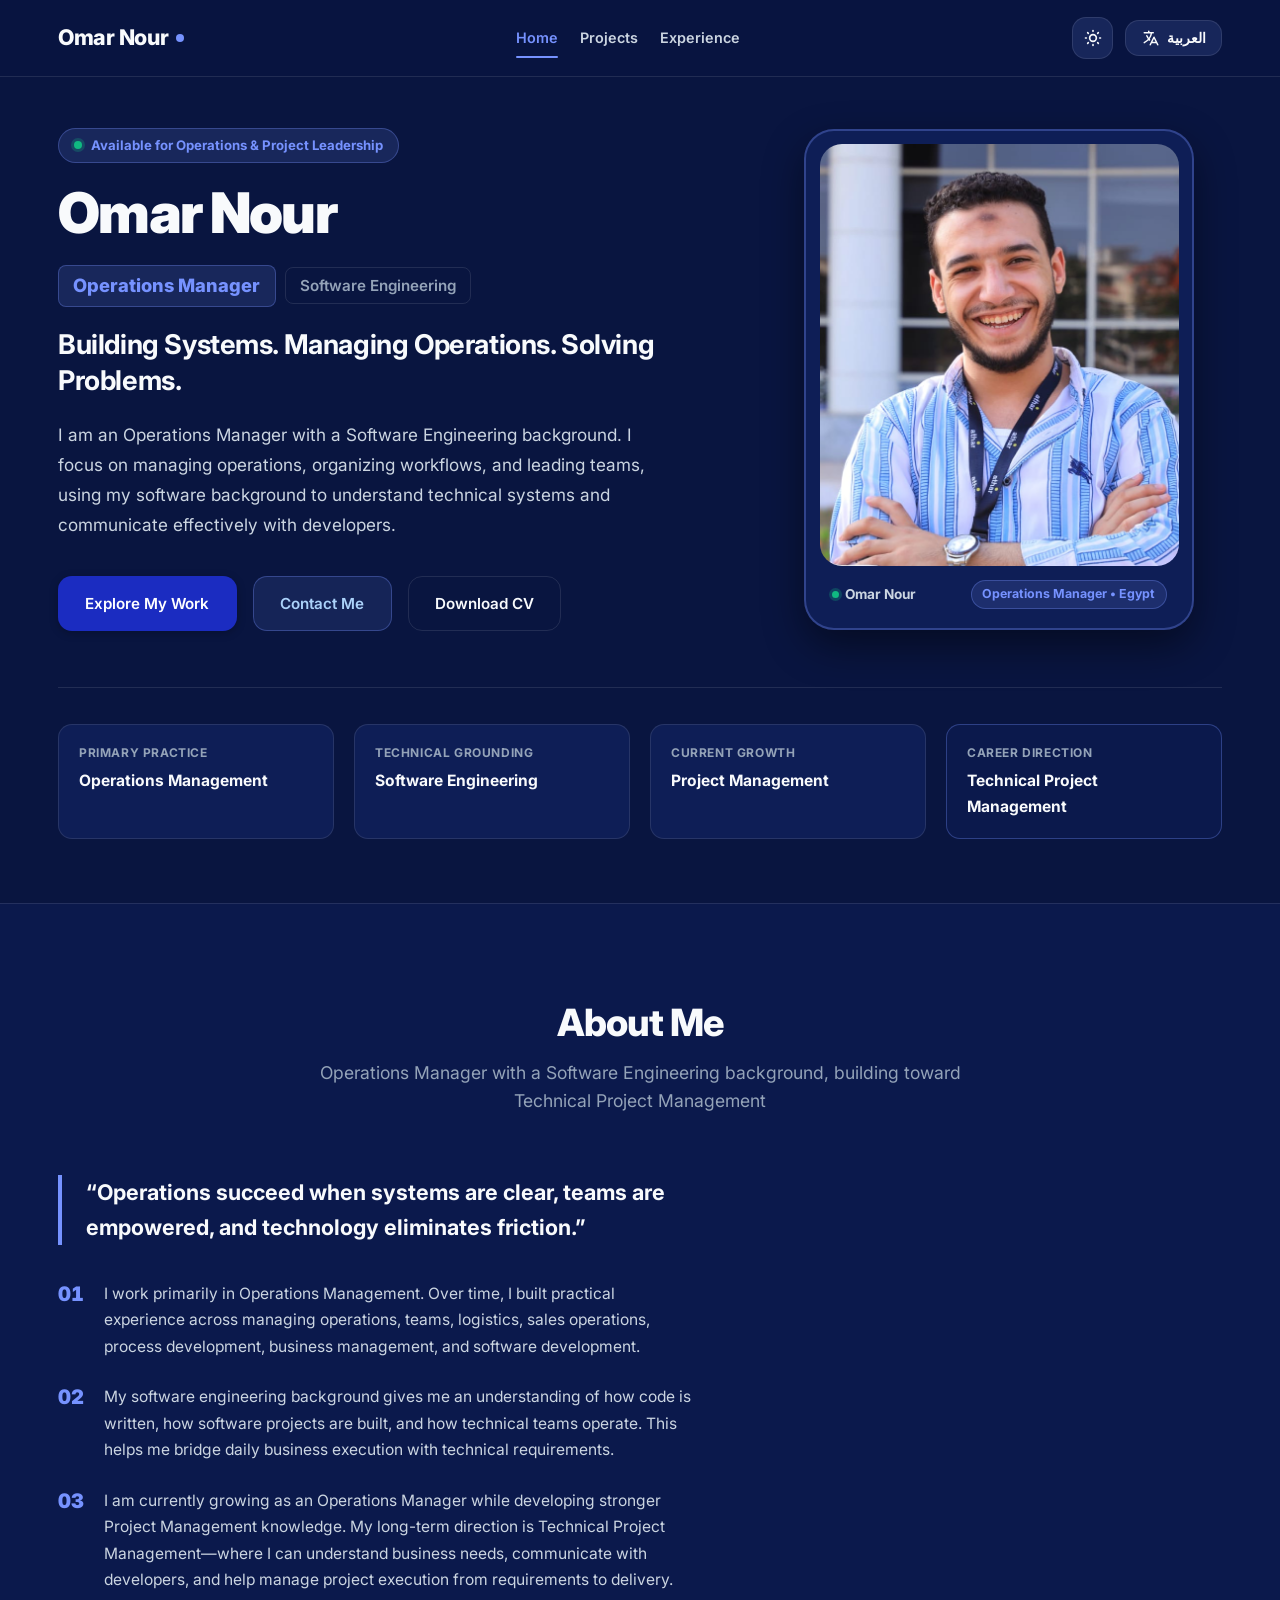
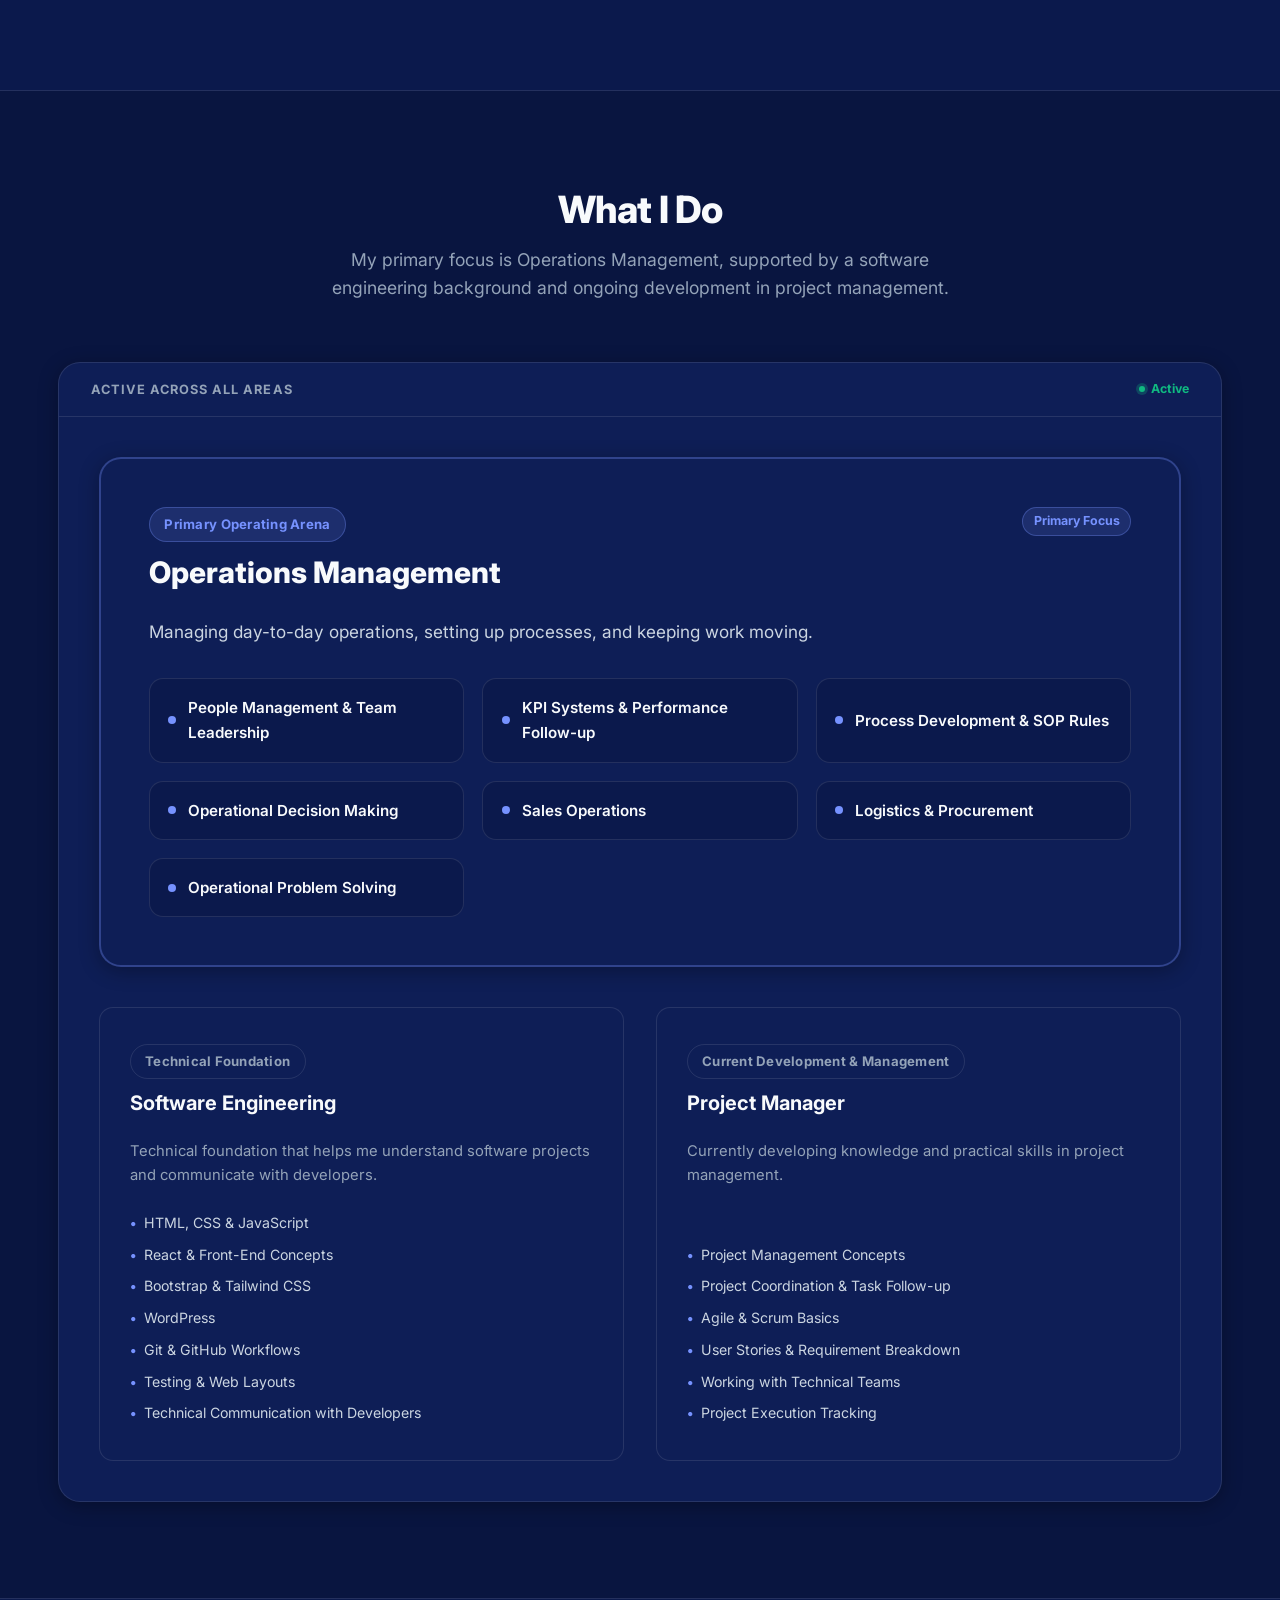
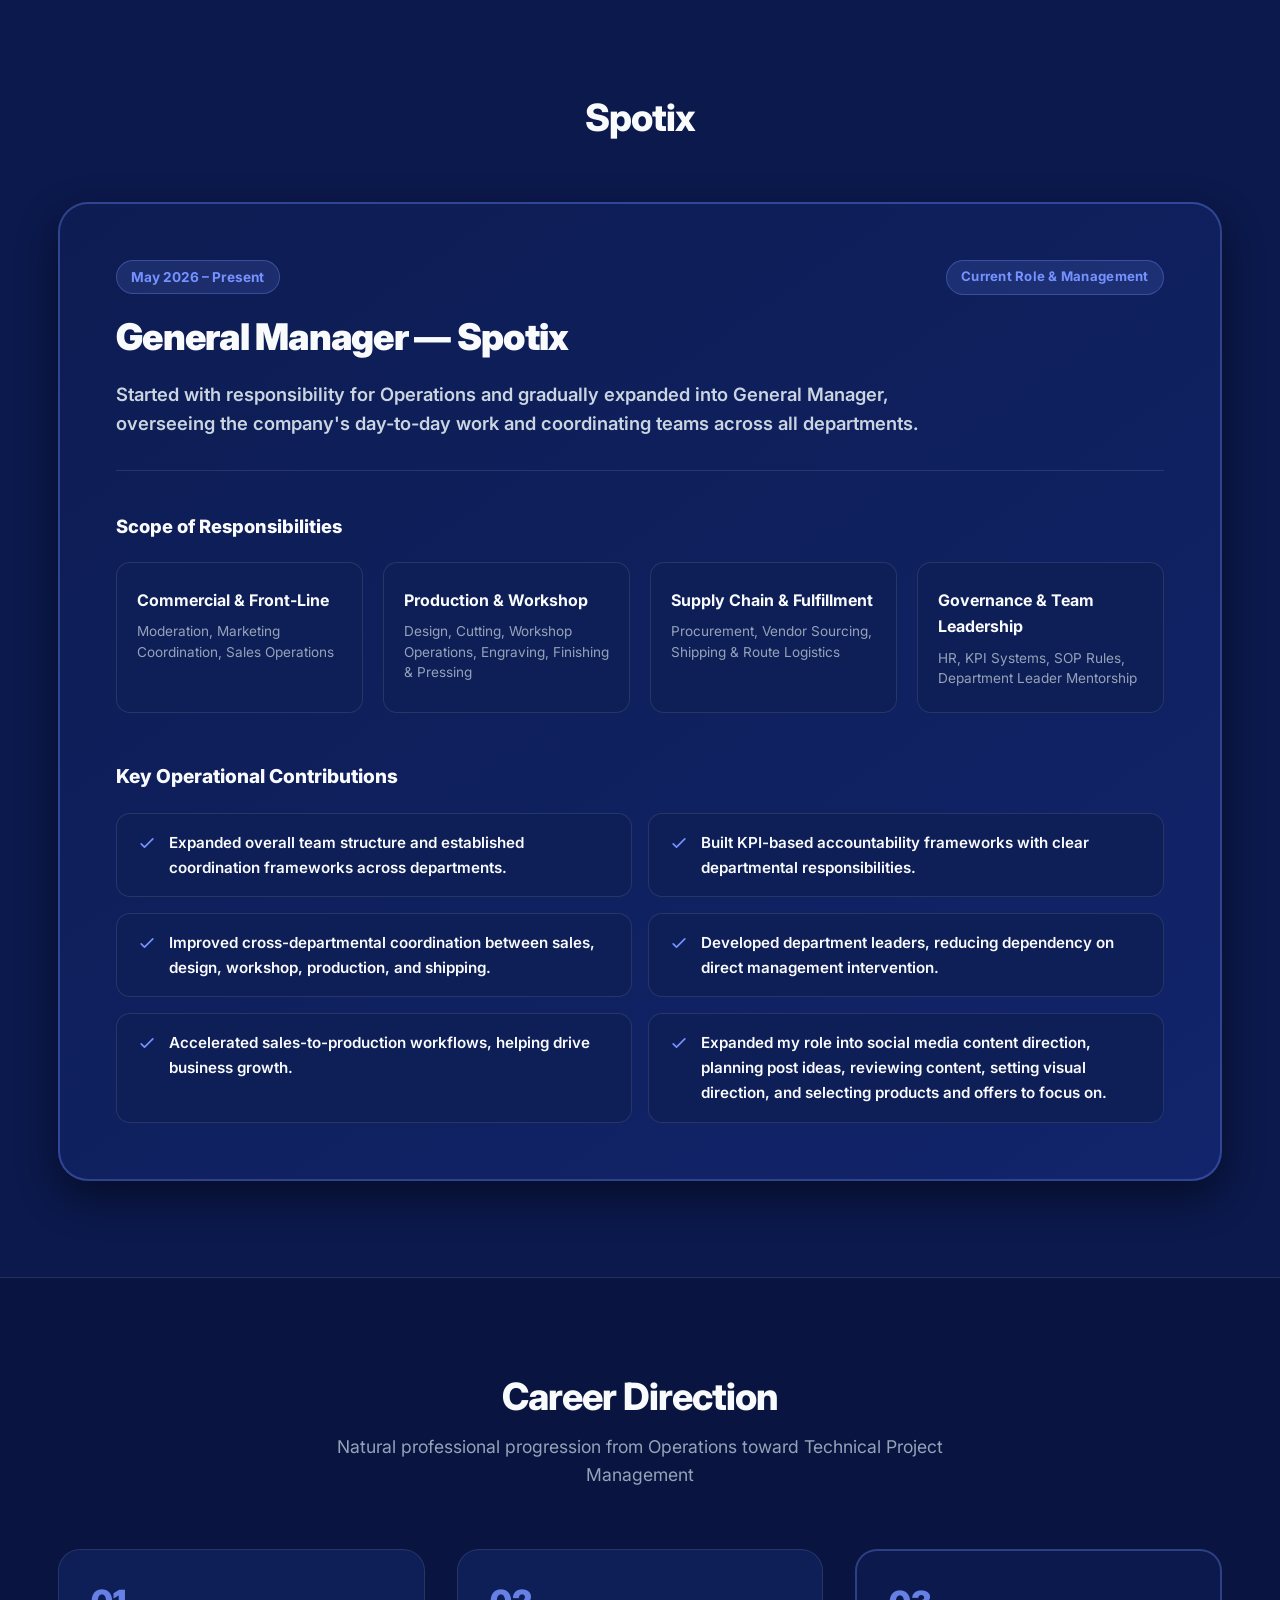
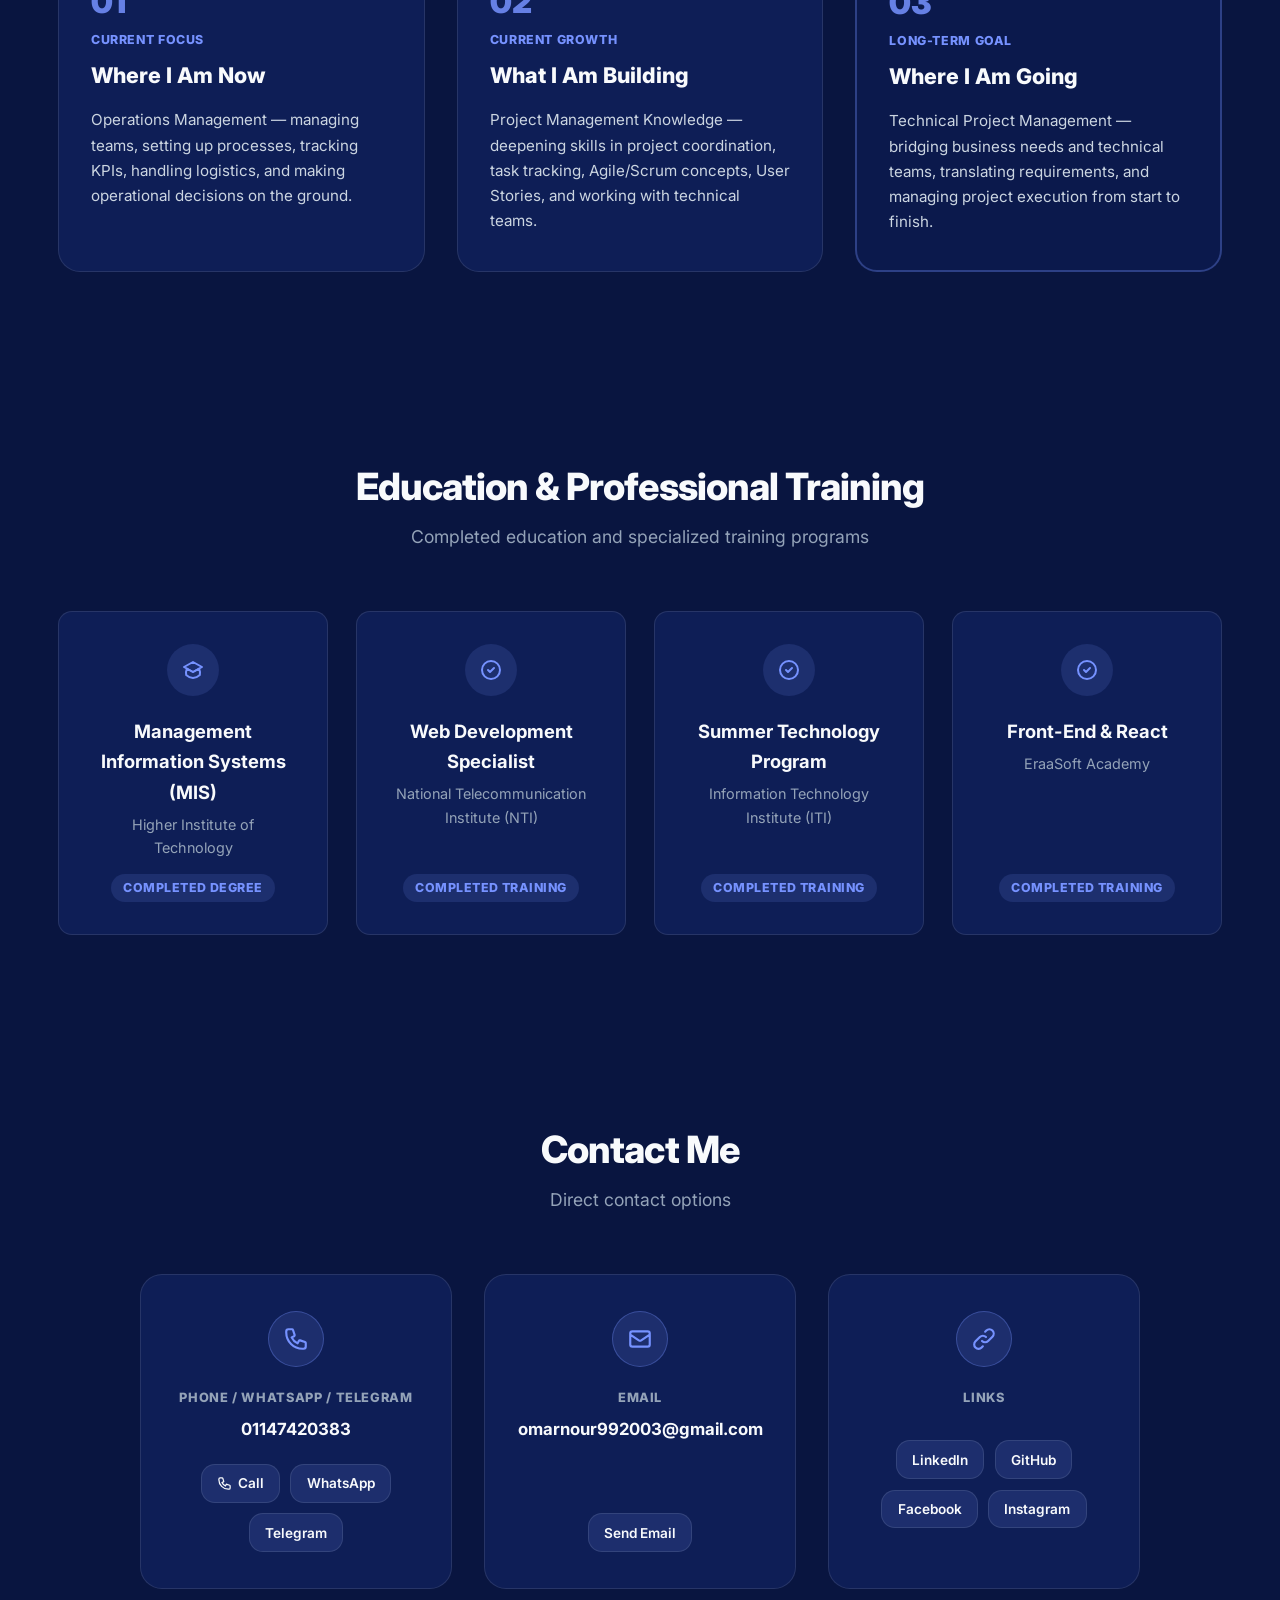
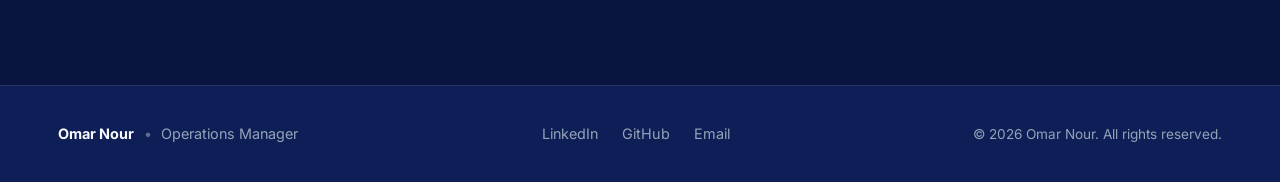
==== commit 847ce0d6: "styles commit" ====
--- a/index.html
+++ b/index.html
@@ -4,7 +4,7 @@
 <head>
   <meta charset="UTF-8">
   <meta name="viewport" content="width=device-width, initial-scale=1.0">
-  <title>Omar Nour | Operations Manager & Software Background</title>
+  <title data-i18n="homePageTitle">Omar Nour | Operations Manager & Software Background</title>
   <meta name="description"
     content="Personal portfolio of Omar Nour — Operations Manager with a Software Engineering background, building toward Technical Project Management.">
   <meta name="keywords"
@@ -21,6 +21,23 @@
   <!-- Favicon -->
   <link rel="icon" type="image/jpeg" href="./IMG-20250920-WA0007.jpg">
 
+  <!-- Immediate Theme & Direction Init -->
+  <script>
+    (function () {
+      try {
+        var t = localStorage.getItem("omar_nour_theme") || "dark";
+        var l = localStorage.getItem("omar_nour_lang") || "en";
+        document.documentElement.setAttribute("data-theme", t);
+        document.documentElement.setAttribute("lang", l);
+        document.documentElement.setAttribute("dir", l === "ar" ? "rtl" : "ltr");
+      } catch (e) {
+        document.documentElement.setAttribute("data-theme", "dark");
+        document.documentElement.setAttribute("lang", "en");
+        document.documentElement.setAttribute("dir", "ltr");
+      }
+    })();
+  </script>
+
   <!-- CSS Stylesheet -->
   <link rel="stylesheet" href="./css/styles.css">
 </head>
@@ -30,19 +47,14 @@
   <!-- Header & Navigation -->
   <header class="header">
     <div class="container nav-container">
-      <a href="#home" class="logo">
+      <a href="index.html" class="logo">
         Omar Nour <span class="logo-dot"></span>
       </a>
 
       <nav class="nav-menu">
-        <a href="#home" class="nav-link active" data-i18n="navHome">Home</a>
-        <a href="#about" class="nav-link" data-i18n="navAbout">About</a>
-        <a href="#what-i-do" class="nav-link" data-i18n="navWhatIDo">What I Do</a>
-        <a href="#projects" class="nav-link" data-i18n="navProjects">Projects</a>
-        <a href="#spotix" class="nav-link" data-i18n="navSpotix">Spotix</a>
-        <a href="#experience" class="nav-link" data-i18n="navExperience">Experience</a>
-        <a href="#direction" class="nav-link" data-i18n="navDirection">Career Direction</a>
-        <a href="#contact" class="nav-link" data-i18n="navContact">Contact</a>
+        <a href="index.html" class="nav-link active" data-i18n="navHome">Home</a>
+        <a href="projects.html" class="nav-link" data-i18n="navProjects">Projects</a>
+        <a href="experience.html" class="nav-link" data-i18n="navExperience">Experience</a>
       </nav>
 
       <div class="nav-actions">
@@ -81,7 +93,7 @@
   <!-- Mobile Drawer Menu -->
   <div id="mobileNavDrawer" class="mobile-nav-drawer">
     <div class="mobile-nav-header">
-      <span class="logo">Omar Nour <span class="logo-dot"></span></span>
+      <a href="index.html" class="logo">Omar Nour <span class="logo-dot"></span></a>
       <button id="closeNavBtn" class="icon-btn" aria-label="Close Menu">
         <svg width="24" height="24" fill="none" stroke="currentColor" viewBox="0 0 24 24">
           <path stroke-linecap="round" stroke-linejoin="round" stroke-width="2" d="M6 18L18 6M6 6l12 12" />
@@ -89,14 +101,9 @@
       </button>
     </div>
     <div class="mobile-nav-links">
-      <a href="#home" class="mobile-nav-link" data-i18n="navHome">Home</a>
-      <a href="#about" class="mobile-nav-link" data-i18n="navAbout">About</a>
-      <a href="#what-i-do" class="mobile-nav-link" data-i18n="navWhatIDo">What I Do</a>
-      <a href="#projects" class="mobile-nav-link" data-i18n="navProjects">Projects</a>
-      <a href="#spotix" class="mobile-nav-link" data-i18n="navSpotix">Spotix</a>
-      <a href="#experience" class="mobile-nav-link" data-i18n="navExperience">Experience</a>
-      <a href="#direction" class="mobile-nav-link" data-i18n="navDirection">Career Direction</a>
-      <a href="#contact" class="mobile-nav-link" data-i18n="navContact">Contact</a>
+      <a href="index.html" class="mobile-nav-link active" data-i18n="navHome">Home</a>
+      <a href="projects.html" class="mobile-nav-link" data-i18n="navProjects">Projects</a>
+      <a href="experience.html" class="mobile-nav-link" data-i18n="navExperience">Experience</a>
     </div>
   </div>
 
@@ -130,7 +137,7 @@
           </p>
 
           <div class="hero-ctas">
-            <a href="#projects" class="btn btn-primary" data-i18n="btnExplore">Explore My Work</a>
+            <a href="projects.html" class="btn btn-primary" data-i18n="btnExplore">Explore My Work</a>
             <a href="#contact" class="btn btn-secondary" data-i18n="btnContact">Contact Me</a>
             <a href="assets/docs/Omar_Nour_CV.pdf" download class="btn btn-outline" data-i18n="btnCV">
               <svg width="18" height="18" fill="none" stroke="currentColor" viewBox="0 0 24 24">
@@ -238,42 +245,7 @@
           </div>
         </div>
 
-        <!-- Right Column: Profile Blueprint Specification -->
-        <div class="about-blueprint-col">
-          <div class="blueprint-card">
-            <div class="blueprint-header">
-              <span class="blueprint-title" data-i18n="aboutCardTitle">Professional Profile Specification</span>
-              <span class="blueprint-status-indicator">
-                <span class="status-pulse-dot" style="width: 6px; height: 6px;"></span>
-                <span>Active</span>
-              </span>
-            </div>
-
-            <div class="blueprint-rows">
-              <div class="blueprint-row">
-                <span class="blueprint-row-label" data-i18n="aboutBadge1Title">Primary Focus</span>
-                <span class="blueprint-row-val" data-i18n="aboutBadge1Val">Operations Management</span>
-              </div>
-              <div class="blueprint-row">
-                <span class="blueprint-row-label" data-i18n="aboutBadge2Title">Technical Background</span>
-                <span class="blueprint-row-val" data-i18n="aboutBadge2Val">Software Engineering</span>
-              </div>
-              <div class="blueprint-row">
-                <span class="blueprint-row-label" data-i18n="aboutBadge3Title">Current Growth</span>
-                <span class="blueprint-row-val" data-i18n="aboutBadge3Val">Project Management</span>
-              </div>
-              <div class="blueprint-row highlight-target">
-                <span class="blueprint-row-label" data-i18n="aboutBadge4Title">Long-Term Direction</span>
-                <span class="blueprint-row-val" data-i18n="aboutBadge4Val">Technical Project Management</span>
-              </div>
-            </div>
-
-            <div class="blueprint-footer">
-              <span class="blueprint-row-label" data-i18n="aboutCardLocationLabel">Base & Availability</span>
-              <span class="blueprint-location" data-i18n="aboutCardLocation">Egypt (On-site & Remote)</span>
-            </div>
-          </div>
-        </div>
+
       </div>
     </div>
   </section>
@@ -287,122 +259,112 @@
           a software engineering background and ongoing development in project management.</p>
       </div>
 
-      <div class="what-i-do-layout">
-        <!-- 1. Featured Operations Anchor Card -->
-        <div class="ops-primary-anchor">
-          <div class="ops-anchor-header">
-            <div class="ops-anchor-title-group">
-              <span class="badge" data-i18n="opsCoreBadge">Primary Operating Arena</span>
-              <h3 data-i18n="pillar1Title">Operations Management</h3>
-            </div>
-            <div class="hero-portrait-badge" data-i18n="pillar1Badge">Primary Focus</div>
-          </div>
-
-          <p class="ops-anchor-desc" data-i18n="pillar1Desc">Managing day-to-day operations, setting up processes, and
-            keeping work moving.</p>
-
-          <div class="ops-capabilities-grid">
-            <div class="capability-item">
-              <span class="capability-dot"></span>
-              <span data-i18n="pillar1Item1">People Management & Team Leadership</span>
-            </div>
-            <div class="capability-item">
-              <span class="capability-dot"></span>
-              <span data-i18n="pillar1Item2">KPI Systems & Performance Follow-up</span>
-            </div>
-            <div class="capability-item">
-              <span class="capability-dot"></span>
-              <span data-i18n="pillar1Item3">Process Development & SOP Rules</span>
-            </div>
-            <div class="capability-item">
-              <span class="capability-dot"></span>
-              <span data-i18n="pillar1Item4">Operational Decision Making</span>
-            </div>
-            <div class="capability-item">
-              <span class="capability-dot"></span>
-              <span data-i18n="pillar1Item5">Sales Operations</span>
-            </div>
-            <div class="capability-item">
-              <span class="capability-dot"></span>
-              <span data-i18n="pillar1Item6">Logistics & Procurement</span>
-            </div>
-            <div class="capability-item">
-              <span class="capability-dot"></span>
-              <span data-i18n="pillar1Item7">Operational Problem Solving</span>
-            </div>
-          </div>
-        </div>
-
-        <!-- 2. Supporting 3 Pillars Grid -->
-        <div class="supporting-pillars-grid">
-          <!-- Pillar 2: Business & Management -->
-          <div class="supporting-pillar-card">
-            <div class="supporting-pillar-header">
-              <span class="badge badge-tech" data-i18n="pillar2Badge">Management</span>
-              <h4 data-i18n="pillar2Title">Business & Management</h4>
-            </div>
-            <p data-i18n="pillar2Desc">Understanding business needs, managing resources, and developing team leaders.
-            </p>
-            <div class="supporting-pillar-list">
-              <div class="supporting-item"><span class="supporting-item-bullet">•</span><span
-                  data-i18n="pillar2Item1">Business Operations & Management</span></div>
-              <div class="supporting-item"><span class="supporting-item-bullet">•</span><span
-                  data-i18n="pillar2Item2">Developing Managers & Team Leaders</span></div>
-              <div class="supporting-item"><span class="supporting-item-bullet">•</span><span
-                  data-i18n="pillar2Item3">Customer Handling & Issue Resolution</span></div>
-              <div class="supporting-item"><span class="supporting-item-bullet">•</span><span
-                  data-i18n="pillar2Item4">Workflow & Process Improvement</span></div>
-              <div class="supporting-item"><span class="supporting-item-bullet">•</span><span
-                  data-i18n="pillar2Item5">Operational Systems & Procedures</span></div>
-            </div>
-          </div>
-
-          <!-- Pillar 3: Software Engineering Background -->
-          <div class="supporting-pillar-card">
-            <div class="supporting-pillar-header">
-              <span class="badge badge-tech" data-i18n="pillar3Badge">Technical Foundation</span>
-              <h4 data-i18n="pillar3Title">Software Engineering Background</h4>
-            </div>
-            <p data-i18n="pillar3Desc">Technical foundation that helps me understand software projects and communicate
-              with developers.</p>
-            <div class="supporting-pillar-list">
-              <div class="supporting-item"><span class="supporting-item-bullet">•</span><span
-                  data-i18n="pillar3Item1">HTML, CSS & JavaScript</span></div>
-              <div class="supporting-item"><span class="supporting-item-bullet">•</span><span
-                  data-i18n="pillar3Item2">React & Front-End Concepts</span></div>
-              <div class="supporting-item"><span class="supporting-item-bullet">•</span><span
-                  data-i18n="pillar3Item3">Bootstrap & Tailwind CSS</span></div>
-              <div class="supporting-item"><span class="supporting-item-bullet">•</span><span
-                  data-i18n="pillar3Item4">WordPress</span></div>
-              <div class="supporting-item"><span class="supporting-item-bullet">•</span><span
-                  data-i18n="pillar3Item5">Git & GitHub Workflows</span></div>
-              <div class="supporting-item"><span class="supporting-item-bullet">•</span><span
-                  data-i18n="pillar3Item6">Testing & Web Layouts</span></div>
-              <div class="supporting-item"><span class="supporting-item-bullet">•</span><span
-                  data-i18n="pillar3Item7">Technical Communication with Developers</span></div>
-            </div>
-          </div>
-
-          <!-- Pillar 4: Project Management Development -->
-          <div class="supporting-pillar-card">
-            <div class="supporting-pillar-header">
-              <span class="badge badge-tech" data-i18n="pillar4Badge">Current Development</span>
-              <h4 data-i18n="pillar4Title">Project Management Development</h4>
-            </div>
-            <p data-i18n="pillar4Desc">Currently developing knowledge and practical skills in project management.</p>
-            <div class="supporting-pillar-list">
-              <div class="supporting-item"><span class="supporting-item-bullet">•</span><span
-                  data-i18n="pillar4Item1">Project Management Concepts</span></div>
-              <div class="supporting-item"><span class="supporting-item-bullet">•</span><span
-                  data-i18n="pillar4Item2">Project Coordination & Task Follow-up</span></div>
-              <div class="supporting-item"><span class="supporting-item-bullet">•</span><span
-                  data-i18n="pillar4Item3">Agile & Scrum Basics</span></div>
-              <div class="supporting-item"><span class="supporting-item-bullet">•</span><span
-                  data-i18n="pillar4Item4">User Stories & Requirement Breakdown</span></div>
-              <div class="supporting-item"><span class="supporting-item-bullet">•</span><span
-                  data-i18n="pillar4Item5">Working with Technical Teams</span></div>
-              <div class="supporting-item"><span class="supporting-item-bullet">•</span><span
-                  data-i18n="pillar4Item6">Project Execution Tracking</span></div>
+      <!-- Unified Active Skills Card -->
+      <div class="what-i-do-unified-card">
+        <div class="what-i-do-unified-header">
+          <span class="what-i-do-unified-title" data-i18n="whatIDoUnifiedLabel">Active Across All Areas</span>
+          <span class="blueprint-status-indicator">
+            <span class="status-pulse-dot" style="width: 6px; height: 6px;"></span>
+            <span>Active</span>
+          </span>
+        </div>
+
+        <div class="what-i-do-layout">
+          <!-- 1. Featured Operations Anchor Card -->
+          <div class="ops-primary-anchor">
+            <div class="ops-anchor-header">
+              <div class="ops-anchor-title-group">
+                <span class="badge" data-i18n="opsCoreBadge">Primary Operating Arena</span>
+                <h3 data-i18n="pillar1Title">Operations Management</h3>
+              </div>
+              <div class="hero-portrait-badge" data-i18n="pillar1Badge">Primary Focus</div>
+            </div>
+
+            <p class="ops-anchor-desc" data-i18n="pillar1Desc">Managing day-to-day operations, setting up processes, and
+              keeping work moving.</p>
+
+            <div class="ops-capabilities-grid">
+              <div class="capability-item">
+                <span class="capability-dot"></span>
+                <span data-i18n="pillar1Item1">People Management & Team Leadership</span>
+              </div>
+              <div class="capability-item">
+                <span class="capability-dot"></span>
+                <span data-i18n="pillar1Item2">KPI Systems & Performance Follow-up</span>
+              </div>
+              <div class="capability-item">
+                <span class="capability-dot"></span>
+                <span data-i18n="pillar1Item3">Process Development & SOP Rules</span>
+              </div>
+              <div class="capability-item">
+                <span class="capability-dot"></span>
+                <span data-i18n="pillar1Item4">Operational Decision Making</span>
+              </div>
+              <div class="capability-item">
+                <span class="capability-dot"></span>
+                <span data-i18n="pillar1Item5">Sales Operations</span>
+              </div>
+              <div class="capability-item">
+                <span class="capability-dot"></span>
+                <span data-i18n="pillar1Item6">Logistics & Procurement</span>
+              </div>
+              <div class="capability-item">
+                <span class="capability-dot"></span>
+                <span data-i18n="pillar1Item7">Operational Problem Solving</span>
+              </div>
+            </div>
+          </div>
+
+          <!-- 2. Supporting 3 Pillars Grid -->
+          <div class="supporting-pillars-grid">
+
+            <!-- Pillar 3: Software Engineering Background -->
+            <div class="supporting-pillar-card">
+              <div class="supporting-pillar-header">
+                <span class="badge badge-tech" data-i18n="pillar3Badge">Technical Foundation</span>
+                <h4 data-i18n="pillar3Title">Software Engineering</h4>
+              </div>
+              <p data-i18n="pillar3Desc">Technical foundation that helps me understand software projects and communicate
+                with developers.</p>
+              <div class="supporting-pillar-list">
+                <div class="supporting-item"><span class="supporting-item-bullet">•</span><span
+                    data-i18n="pillar3Item1">HTML, CSS & JavaScript</span></div>
+                <div class="supporting-item"><span class="supporting-item-bullet">•</span><span
+                    data-i18n="pillar3Item2">React & Front-End Concepts</span></div>
+                <div class="supporting-item"><span class="supporting-item-bullet">•</span><span
+                    data-i18n="pillar3Item3">Bootstrap & Tailwind CSS</span></div>
+                <div class="supporting-item"><span class="supporting-item-bullet">•</span><span
+                    data-i18n="pillar3Item4">WordPress</span></div>
+                <div class="supporting-item"><span class="supporting-item-bullet">•</span><span
+                    data-i18n="pillar3Item5">Git & GitHub Workflows</span></div>
+                <div class="supporting-item"><span class="supporting-item-bullet">•</span><span
+                    data-i18n="pillar3Item6">Testing & Web Layouts</span></div>
+                <div class="supporting-item"><span class="supporting-item-bullet">•</span><span
+                    data-i18n="pillar3Item7">Technical Communication with Developers</span></div>
+              </div>
+            </div>
+
+            <!-- Pillar 4: Project Management Development -->
+            <div class="supporting-pillar-card">
+              <div class="supporting-pillar-header">
+                <span class="badge badge-tech" data-i18n="pillar4Badge">Current Development & Management</span>
+                <h4 data-i18n="pillar4Title">Project Manager</h4>
+              </div>
+              <p data-i18n="pillar4Desc">Currently developing knowledge and practical skills in project management.</p>
+              <div class="supporting-pillar-list">
+                <div class="supporting-item"><span class="supporting-item-bullet">•</span><span
+                    data-i18n="pillar4Item1">Project Management Concepts</span></div>
+                <div class="supporting-item"><span class="supporting-item-bullet">•</span><span
+                    data-i18n="pillar4Item2">Project Coordination & Task Follow-up</span></div>
+                <div class="supporting-item"><span class="supporting-item-bullet">•</span><span
+                    data-i18n="pillar4Item3">Agile & Scrum Basics</span></div>
+                <div class="supporting-item"><span class="supporting-item-bullet">•</span><span
+                    data-i18n="pillar4Item4">User Stories & Requirement Breakdown</span></div>
+                <div class="supporting-item"><span class="supporting-item-bullet">•</span><span
+                    data-i18n="pillar4Item5">Working with Technical Teams</span></div>
+                <div class="supporting-item"><span class="supporting-item-bullet">•</span><span
+                    data-i18n="pillar4Item6">Project Execution Tracking</span></div>
+              </div>
             </div>
           </div>
         </div>
@@ -410,252 +372,22 @@
     </div>
   </section>
 
-  <!-- Selected Projects Section (The Major Visual Showpiece!) -->
-  <section id="projects">
+  <!-- Spotix Section -->
+  <section id="spotix" class="spotix-section">
     <div class="container">
       <div class="section-header">
-        <h2 data-i18n="projectsTitle">Selected Projects</h2>
-        <p class="section-subtitle" data-i18n="projectsSubtitle">Real-world web projects, interactive tools, and
-          internal operational systems</p>
-      </div>
-
-      <div class="projects-showcase-flow">
-        <!-- 1. Featured Wide Showcase: Air Conditioning Efficiency Calculator -->
-        <div class="project-featured-wide">
-          <div class="featured-wide-grid">
-            <div class="browser-frame">
-              <div class="browser-chrome">
-                <div class="browser-dots">
-                  <span class="browser-dot dot-red"></span>
-                  <span class="browser-dot dot-yellow"></span>
-                  <span class="browser-dot dot-green"></span>
-                </div>
-                <div class="browser-address">
-                  <span class="browser-lock-icon">
-                    <svg width="12" height="12" fill="none" stroke="currentColor" viewBox="0 0 24 24">
-                      <path stroke-linecap="round" stroke-linejoin="round" stroke-width="2"
-                        d="M12 15v2m-6 4h12a2 2 0 002-2v-6a2 2 0 00-2-2H6a2 2 0 00-2 2v6a2 2 0 002 2zm10-10V7a4 4 0 00-8 0v4h8z" />
-                    </svg>
-                  </span>
-                  <span>calculator.internal / ac-efficiency</span>
-                </div>
-              </div>
-              <div class="browser-viewport">
-                <img src="system Air conditioning efficiency calculator.png"
-                  alt="Air Conditioning Efficiency Calculator System Screenshot" class="project-screenshot-img"
-                  loading="lazy">
-              </div>
-            </div>
-
-            <div class="featured-wide-content">
-              <span class="project-category-tag" data-i18n="projAcCategory">Practical Software Tool — Efficiency
-                Calculator</span>
-              <h3 class="project-heading" data-i18n="projAcTitle">Air Conditioning Efficiency Calculator</h3>
-              <p class="project-summary-text" data-i18n="projAcDesc">
-                A practical software calculator that estimates required cooling capacity and unit requirements based on
-                room dimensions, equipment specs, and occupant heat load.
-              </p>
-
-              <!-- Parameter Tags -->
-              <div class="param-chips-group">
-                <span class="param-chip" data-i18n="projAcParam1">Room Dimensions (L × W × H)</span>
-                <span class="param-chip" data-i18n="projAcParam2">AC Capacity & Unit Count</span>
-                <span class="param-chip" data-i18n="projAcParam3">Occupancy Heat Load</span>
-              </div>
-
-              <!-- What I Did & What I Learned -->
-              <div class="project-insights-box">
-                <div class="insight-row">
-                  <span class="insight-label" data-i18n="projAcDidLabel">What I Did:</span>
-                  <span class="insight-desc" data-i18n="projAcDid">Built the interactive calculation tool, programmed
-                    the room volume and occupant thermal load formulas, and designed a clear Arabic-first user
-                    interface.</span>
-                </div>
-                <div class="insight-row">
-                  <span class="insight-label" data-i18n="projAcLearnedLabel">What I Learned:</span>
-                  <span class="insight-desc" data-i18n="projAcLearned">Gained experience translating physical formulas
-                    (volume and thermal load) into a clean, responsive web application that provides instant, error-free
-                    calculations.</span>
-                </div>
-              </div>
-
-              <div class="project-actions">
-                <span class="badge" data-i18n="projAcCategory">Practical Software Tool</span>
-              </div>
-            </div>
-          </div>
-        </div>
-
-        <!-- 2. Alternating Split Showcase: Dr. Mohamed Elshawaf Website -->
-        <div class="project-split-row">
-          <div class="browser-frame">
-            <div class="browser-chrome">
-              <div class="browser-dots">
-                <span class="browser-dot dot-red"></span>
-                <span class="browser-dot dot-yellow"></span>
-                <span class="browser-dot dot-green"></span>
-              </div>
-              <div class="browser-address">
-                <span class="browser-lock-icon">
-                  <svg width="12" height="12" fill="none" stroke="currentColor" viewBox="0 0 24 24">
-                    <path stroke-linecap="round" stroke-linejoin="round" stroke-width="2"
-                      d="M12 15v2m-6 4h12a2 2 0 002-2v-6a2 2 0 00-2-2H6a2 2 0 00-2 2v6a2 2 0 002 2zm10-10V7a4 4 0 00-8 0v4h8z" />
-                  </svg>
-                </span>
-                <span>omarnour9903.github.io/dr-mohamed-elshawaf</span>
-              </div>
-            </div>
-            <div class="browser-viewport">
-              <img src="website dr.mohamed elshawaf.png" alt="Dr. Mohamed Elshawaf Website Screenshot"
-                class="project-screenshot-img" loading="lazy">
-            </div>
-          </div>
-
-          <div class="project-split-content">
-            <span class="project-category-tag" data-i18n="proj1Category">Client Web Project — Medical</span>
-            <h3 class="project-heading" data-i18n="proj1Title">Dr. Mohamed Elshawaf Website</h3>
-            <p class="project-summary-text" data-i18n="proj1Desc">
-              A professional website created for Dr. Mohamed Elshawaf, a doctor in Egypt and Libya specializing in
-              allergy
-              and sinus care. It presents his services and clinic information.
-            </p>
-
-            <div class="project-insights-box">
-              <div class="insight-row">
-                <span class="insight-label" data-i18n="proj1DidLabel">What I Did:</span>
-                <span class="insight-desc" data-i18n="proj1Did">Handled the front-end development, content layout, and
-                  responsive mobile design.</span>
-              </div>
-              <div class="insight-row">
-                <span class="insight-label" data-i18n="proj1LearnedLabel">What I Learned:</span>
-                <span class="insight-desc" data-i18n="proj1Learned">Gained experience gathering requirements directly
-                  from a medical professional, organizing complex clinical information, and delivering a clean,
-                  functional site.</span>
-              </div>
-            </div>
-
-            <div>
-              <a href="https://omarnour9903.github.io/dr-mohamed-elshawaf/" target="_blank" rel="noopener noreferrer"
-                class="btn btn-secondary" data-i18n="btnViewProject">View Project</a>
-            </div>
-          </div>
-        </div>
-
-        <!-- 3. Alternating Split Showcase: SIMAH Website -->
-        <div class="project-split-row">
-          <div class="project-split-content">
-            <span class="project-category-tag" data-i18n="proj2Category">Client Web Project — Corporate Agency</span>
-            <h3 class="project-heading" data-i18n="proj2Title">SIMAH Website</h3>
-            <p class="project-summary-text" data-i18n="proj2Desc">
-              A corporate website built for SIMAH to present their company services, business information, and contact
-              channels online.
-            </p>
-
-            <div class="project-insights-box">
-              <div class="insight-row">
-                <span class="insight-label" data-i18n="proj2DidLabel">What I Did:</span>
-                <span class="insight-desc" data-i18n="proj2Did">Developed the responsive layout, site structure, and
-                  client contact integration.</span>
-              </div>
-              <div class="insight-row">
-                <span class="insight-label" data-i18n="proj2LearnedLabel">What I Learned:</span>
-                <span class="insight-desc" data-i18n="proj2Learned">Learned how to align web page design with corporate
-                  brand identity and deliver a clear online presentation.</span>
-              </div>
-            </div>
-
-            <div>
-              <a href="https://omarnour9903.github.io/Simah/" target="_blank" rel="noopener noreferrer"
-                class="btn btn-secondary" data-i18n="btnViewProject">View Project</a>
-            </div>
-          </div>
-
-          <div class="browser-frame">
-            <div class="browser-chrome">
-              <div class="browser-dots">
-                <span class="browser-dot dot-red"></span>
-                <span class="browser-dot dot-yellow"></span>
-                <span class="browser-dot dot-green"></span>
-              </div>
-              <div class="browser-address">
-                <span class="browser-lock-icon">
-                  <svg width="12" height="12" fill="none" stroke="currentColor" viewBox="0 0 24 24">
-                    <path stroke-linecap="round" stroke-linejoin="round" stroke-width="2"
-                      d="M12 15v2m-6 4h12a2 2 0 002-2v-6a2 2 0 00-2-2H6a2 2 0 00-2 2v6a2 2 0 002 2zm10-10V7a4 4 0 00-8 0v4h8z" />
-                  </svg>
-                </span>
-                <span>omarnour9903.github.io/Simah</span>
-              </div>
-            </div>
-            <div class="browser-viewport">
-              <img src="website simah.png" alt="SIMAH Website Screenshot" class="project-screenshot-img" loading="lazy">
-            </div>
-          </div>
-        </div>
-
-        <!-- 4. Operational Automation Spotlight: CourseTopia Employee & Attendance System -->
-        <div class="project-ops-spotlight">
-          <div class="ops-spotlight-grid">
-            <div class="ops-spotlight-content">
-              <div class="ops-spotlight-badges">
-                <span class="badge" data-i18n="proj3Category">Internal Business System — Operations Automation</span>
-                <span class="ops-tech-pill">Google Apps Script</span>
-              </div>
-              <h3 class="project-heading" data-i18n="proj3Title">CourseTopia Employee & Attendance System</h3>
-              <p class="project-summary-text" data-i18n="proj3Desc">
-                An internal system built using Google Apps Script to manage employee information and office attendance.
-              </p>
-
-              <div class="project-insights-box">
-                <div class="insight-row">
-                  <span class="insight-label" data-i18n="proj3DidLabel">What I Did:</span>
-                  <span class="insight-desc" data-i18n="proj3Did">Programmed the system using Google Apps Script to
-                    handle employee records, individualized work schedules, leave/permission requests, late-arrival
-                    rules, and attendance requirements.</span>
-                </div>
-                <div class="insight-row">
-                  <span class="insight-label" data-i18n="proj3LearnedLabel">What I Learned:</span>
-                  <span class="insight-desc" data-i18n="proj3Learned">Demonstrated how software can solve complex
-                    operational problems. I learned how to translate organizational attendance rules into clean
-                    automated logic that reduces manual management overhead.</span>
-                </div>
-              </div>
-            </div>
-
-            <div class="ops-spotlight-actions">
-              <a href="https://script.google.com/macros/s/AKfycbwovE8IGyTdlpzhpuIkjdrCZzoP0ke-QS99x3zXvuuDNsOjUJfPaEjRCOkLHvIaQ-wc/exec"
-                target="_blank" rel="noopener noreferrer" class="btn btn-primary" data-i18n="btnOpenSystem">Open
-                System</a>
-            </div>
-          </div>
-        </div>
-      </div>
-
-      <div class="projects-cta-footer">
-        <a href="https://github.com/OmarNour9903" target="_blank" rel="noopener noreferrer" class="btn btn-outline"
-          data-i18n="btnGitHubMore">
-          <svg width="20" height="20" fill="currentColor" viewBox="0 0 24 24">
-            <path fill-rule="evenodd" clip-rule="evenodd"
-              d="M12 2C6.477 2 2 6.484 2 12.017c0 4.425 2.865 8.18 6.839 9.504.5.092.682-.217.682-.483 0-.237-.008-.868-.013-1.703-2.782.605-3.369-1.343-3.369-1.343-.454-1.158-1.11-1.466-1.11-1.466-.908-.62.069-.608.069-.608 1.003.07 1.53 1.032 1.53 1.032.892 1.53 2.341 1.088 2.91.832.092-.647.35-1.088.636-1.338-2.22-.253-4.555-1.113-4.555-4.951 0-1.093.39-1.988 1.029-2.688-.103-.253-.446-1.272.098-2.65 0 0 .84-.27 2.75 1.026A9.564 9.564 0 0112 6.844c.85.004 1.705.115 2.504.337 1.909-1.296 2.747-1.027 2.747-1.027.546 1.379.202 2.398.1 2.651.64.7 1.028 1.595 1.028 2.688 0 3.848-2.339 4.695-4.566 4.943.359.309.678.92.678 1.855 0 1.338-.012 2.419-.012 2.747 0 .268.18.58.688.482A10.019 10.019 0 0022 12.017C22 6.484 17.522 2 12 2z" />
-          </svg>
-          <span data-i18n="btnGitHubMore">View More Projects on GitHub</span>
-        </a>
-      </div>
-    </div>
-  </section>
-
-  <!-- Spotix Case Study Section (Executive Deep-Dive) -->
-  <section id="spotix" class="spotix-section">
-    <div class="container">
+        <h2 data-i18n="spotixHeading">Spotix</h2>
+      </div>
       <div class="spotix-executive-card">
         <div class="spotix-top-header">
           <div class="spotix-meta-row">
             <span class="spotix-period-pill" data-i18n="spotixPeriod">May 2026 – Present</span>
-            <span class="badge" data-i18n="spotixTag">Featured Operations Experience</span>
-          </div>
-          <h3 data-i18n="spotixTitle">Operations & Management — Spotix</h3>
+            <span class="badge" data-i18n="spotixTag">Current Role & Management</span>
+          </div>
+          <h3 data-i18n="spotixTitle">General Manager — Spotix</h3>
           <p class="spotix-executive-summary" data-i18n="spotixRoleDesc">
-            Executive operational management with company-wide decision-making responsibilities across all departments.
+            Started with responsibility for Operations and gradually expanded into General Manager, overseeing the
+            company's day-to-day work and coordinating teams across all departments.
           </p>
         </div>
 
@@ -682,36 +414,7 @@
           </div>
         </div>
 
-        <!-- 4-Step Operational Problem-Solving Protocol -->
-        <div class="spotix-protocol-wrapper">
-          <h4 class="spotix-protocol-title" data-i18n="spotixMethodTitle">Operational Problem-Solving Protocol</h4>
-          <div class="protocol-steps-grid">
-            <div class="protocol-step">
-              <span class="protocol-step-num">01</span>
-              <h6 data-i18n="spotixStep1Title">Root-Cause Diagnostics</h6>
-              <p data-i18n="spotixStep1Desc">Listen to the team, inspect physical and workflow bottlenecks, and analyze
-                customer impact.</p>
-            </div>
-            <div class="protocol-step">
-              <span class="protocol-step-num">02</span>
-              <h6 data-i18n="spotixStep2Title">Process Rule (SOP)</h6>
-              <p data-i18n="spotixStep2Desc">Formulate an unambiguous operating standard that eliminates dependency on
-                single-person intervention.</p>
-            </div>
-            <div class="protocol-step">
-              <span class="protocol-step-num">03</span>
-              <h6 data-i18n="spotixStep3Title">Delegation & Training</h6>
-              <p data-i18n="spotixStep3Desc">Train responsible leads, document technical/machine manuals, and empower
-                front-line decision making.</p>
-            </div>
-            <div class="protocol-step">
-              <span class="protocol-step-num">04</span>
-              <h6 data-i18n="spotixStep4Title">KPI Monitoring</h6>
-              <p data-i18n="spotixStep4Desc">Follow up regularly with measurable benchmarks until the operational
-                workflow is fully autonomous.</p>
-            </div>
-          </div>
-        </div>
+
 
         <!-- Key Operational Contributions -->
         <div class="spotix-impacts-wrapper">
@@ -772,312 +475,7 @@
     </div>
   </section>
 
-  <!-- Career Experience Section (3 Eras, All 12 Roles Visible with Reading Rhythm) -->
-  <section id="experience">
-    <div class="container">
-      <div class="section-header">
-        <h2 data-i18n="expTitle">Career Experience</h2>
-        <p class="section-subtitle" data-i18n="expSubtitle">Complete timeline from newest to oldest showing
-          responsibilities and key takeaways</p>
-      </div>
-
-      <div class="experience-eras-wrapper">
-        <!-- ERA 1: Executive Operations & Management Leadership (2025 – Present) -->
-        <div class="exp-era">
-          <div class="era-header">
-            <h3 class="era-title">
-              <span class="badge" style="font-size: 0.8rem;">Era 01</span>
-              <span data-i18n="expEra1Title">Executive Operations & Management Leadership</span>
-            </h3>
-            <span class="era-subtitle" data-i18n="expEra1Subtitle">Senior operational management, team scaling, and
-              company-wide workflow governance</span>
-          </div>
-
-          <div class="era-timeline">
-            <!-- 1. Spotix -->
-            <div class="timeline-entry">
-              <div class="timeline-marker"></div>
-              <div class="timeline-ledger-card">
-                <div class="timeline-top-row">
-                  <span class="timeline-role-title" data-i18n="exp1Role">Operations & Management</span>
-                  <span class="timeline-date-pill" data-i18n="exp1Date">May 2026 – Present</span>
-                </div>
-                <div class="timeline-company-name" data-i18n="exp1Company">Spotix</div>
-                <div class="timeline-did-label" data-i18n="labelDid">What I Did:</div>
-                <p class="timeline-did-text" data-i18n="exp1Did">Company-wide operations, people management, process
-                  development, sales operations, production, logistics, procurement, HR, KPIs, and decision-making
-                  across moderation, design, sales, workshop, cutting, and shipping.</p>
-                <div class="timeline-learned-callout">
-                  <div class="timeline-learned-label" data-i18n="labelLearned">What I Learned:</div>
-                  <div class="timeline-learned-text" data-i18n="exp1Learned">Taught me how to build self-sustaining
-                    teams, establish SOPs, develop department leaders, and manage broad multi-departmental operations.
-                    Recently, through self-research, studying different examples, and applying lessons directly to our
-                    posts, I have also started developing a practical understanding of content planning, visual
-                    direction, and aligning social media content with product and offer priorities—learning and refining
-                    this area through real daily execution.</div>
-                </div>
-              </div>
-            </div>
-
-            <!-- 2. Porto Group -->
-            <div class="timeline-entry">
-              <div class="timeline-marker"></div>
-              <div class="timeline-ledger-card">
-                <div class="timeline-top-row">
-                  <span class="timeline-role-title" data-i18n="exp2Role">Manager</span>
-                  <span class="timeline-date-pill" data-i18n="exp2Date">January 2026 – May 2026</span>
-                </div>
-                <div class="timeline-company-name" data-i18n="exp2Company">Porto Group — Qena</div>
-                <div class="timeline-did-label" data-i18n="labelDid">What I Did:</div>
-                <p class="timeline-did-text" data-i18n="exp2Did">Managing site workers, monthly financial closing, tax
-                  account closing, worker recruitment, and general administrative operations.</p>
-                <div class="timeline-learned-callout">
-                  <div class="timeline-learned-label" data-i18n="labelLearned">What I Learned:</div>
-                  <div class="timeline-learned-text" data-i18n="exp2Learned">Taught me how to handle site-level
-                    workforce management, monthly financial closings, and resolve operational problems under pressure.
-                  </div>
-                </div>
-              </div>
-            </div>
-
-            <!-- 3. 4Geeks -->
-            <div class="timeline-entry">
-              <div class="timeline-marker"></div>
-              <div class="timeline-ledger-card">
-                <div class="timeline-top-row">
-                  <span class="timeline-role-title" data-i18n="exp3Role">Project Manager</span>
-                  <span class="timeline-date-pill" data-i18n="exp3Date">July 2025 – December 2025</span>
-                </div>
-                <div class="timeline-company-name" data-i18n="exp3Company">4Geeks</div>
-                <div class="timeline-did-label" data-i18n="labelDid">What I Did:</div>
-                <p class="timeline-did-text" data-i18n="exp3Did">Managed academy operations, restructured workflows,
-                  reduced unnecessary costs, improved staffing schedules, and followed up on daily execution.</p>
-                <div class="timeline-learned-callout">
-                  <div class="timeline-learned-label" data-i18n="labelLearned">What I Learned:</div>
-                  <div class="timeline-learned-text" data-i18n="exp3Learned">Taught me how operational restructuring,
-                    cost control, and proper schedule management can turn an operational deficit into monthly
-                    profitability.</div>
-                </div>
-              </div>
-            </div>
-          </div>
-        </div>
-
-        <!-- ERA 2: Field Operations, Supply Chain & Logistics (2023 – 2025) -->
-        <div class="exp-era">
-          <div class="era-header">
-            <h3 class="era-title">
-              <span class="badge" style="font-size: 0.8rem;">Era 02</span>
-              <span data-i18n="expEra2Title">Field Operations, Supply Chain & Logistics</span>
-            </h3>
-            <span class="era-subtitle" data-i18n="expEra2Subtitle">Hands-on site supervision, procurement, vendor
-              negotiations, and distribution</span>
-          </div>
-
-          <div class="era-timeline">
-            <!-- 4. Creativa / Ather -->
-            <div class="timeline-entry">
-              <div class="timeline-marker"></div>
-              <div class="timeline-ledger-card">
-                <div class="timeline-top-row">
-                  <span class="timeline-role-title" data-i18n="exp4Role">Assistant Project & Event Coordinator</span>
-                  <span class="timeline-date-pill" data-i18n="exp4Date">2024 – 2025</span>
-                </div>
-                <div class="timeline-company-name" data-i18n="exp4Company">Creativa / Ather</div>
-                <div class="timeline-did-label" data-i18n="labelDid">What I Did:</div>
-                <p class="timeline-did-text" data-i18n="exp4Did">Coordinated training events, supported
-                  instructors/trainees, organized logistics, managed Dev Arena tracks/schedules/reports, and built
-                  simple web tools when needed.</p>
-                <div class="timeline-learned-callout">
-                  <div class="timeline-learned-label" data-i18n="labelLearned">What I Learned:</div>
-                  <div class="timeline-learned-text" data-i18n="exp4Learned">Taught me how to organize multi-track
-                    events, coordinate instructors and participants, manage event logistics, and keep complex schedules
-                    moving toward a deadline.</div>
-                </div>
-              </div>
-            </div>
-
-            <!-- 5. Kellogg's Noodles -->
-            <div class="timeline-entry">
-              <div class="timeline-marker"></div>
-              <div class="timeline-ledger-card">
-                <div class="timeline-top-row">
-                  <span class="timeline-role-title" data-i18n="exp5Role">Marketing Agent</span>
-                  <span class="timeline-date-pill" data-i18n="exp5Date">November 2024 – January 2025</span>
-                </div>
-                <div class="timeline-company-name" data-i18n="exp5Company">Kellogg's Noodles Egypt</div>
-                <div class="timeline-did-label" data-i18n="labelDid">What I Did:</div>
-                <p class="timeline-did-text" data-i18n="exp5Did">Outdoor sales and field marketing across Minya
-                  governorate, supervised sales reps, supported field campaigns, and resolved customer issues.</p>
-                <div class="timeline-learned-callout">
-                  <div class="timeline-learned-label" data-i18n="labelLearned">What I Learned:</div>
-                  <div class="timeline-learned-text" data-i18n="exp5Learned">Taught me field-level sales operations, how
-                    field teams work on the ground, and how to handle customer problems directly.</div>
-                </div>
-              </div>
-            </div>
-
-            <!-- 6. FabriGate -->
-            <div class="timeline-entry">
-              <div class="timeline-marker"></div>
-              <div class="timeline-ledger-card">
-                <div class="timeline-top-row">
-                  <span class="timeline-role-title" data-i18n="exp6Role">Purchasing Manager / Logistics Officer</span>
-                  <span class="timeline-date-pill" data-i18n="exp6Date">2024</span>
-                </div>
-                <div class="timeline-company-name" data-i18n="exp6Company">FabriGate</div>
-                <div class="timeline-did-label" data-i18n="labelDid">What I Did:</div>
-                <p class="timeline-did-text" data-i18n="exp6Did">Procurement, vendor sourcing, price negotiation,
-                  delivery tracking, route planning, and logistics coordination.</p>
-                <div class="timeline-learned-callout">
-                  <div class="timeline-learned-label" data-i18n="labelLearned">What I Learned:</div>
-                  <div class="timeline-learned-text" data-i18n="exp6Learned">Taught me the fundamentals of supply chain,
-                    vendor negotiation, shipment tracking, and delivery route planning.</div>
-                </div>
-              </div>
-            </div>
-
-            <!-- 7. Military Production -->
-            <div class="timeline-entry">
-              <div class="timeline-marker"></div>
-              <div class="timeline-ledger-card">
-                <div class="timeline-top-row">
-                  <span class="timeline-role-title" data-i18n="exp7Role">Purchasing Manager / Site Supervisor</span>
-                  <span class="timeline-date-pill" data-i18n="exp7Date">2023 – 2024</span>
-                </div>
-                <div class="timeline-company-name" data-i18n="exp7Company">Military Production / Water Authority</div>
-                <div class="timeline-did-label" data-i18n="labelDid">What I Did:</div>
-                <p class="timeline-did-text" data-i18n="exp7Did">Site procurement, contractor supervision, progress
-                  monitoring, daily problem solving, and reporting to engineers.</p>
-                <div class="timeline-learned-callout">
-                  <div class="timeline-learned-label" data-i18n="labelLearned">What I Learned:</div>
-                  <div class="timeline-learned-text" data-i18n="exp7Learned">Taught me how to monitor site progress,
-                    manage contractor relationships, and report operational status clearly to engineering leadership.
-                  </div>
-                </div>
-              </div>
-            </div>
-
-            <!-- 8. SES Solar Energy -->
-            <div class="timeline-entry">
-              <div class="timeline-marker"></div>
-              <div class="timeline-ledger-card">
-                <div class="timeline-top-row">
-                  <span class="timeline-role-title" data-i18n="exp8Role">Assistant Field Coordinator</span>
-                  <span class="timeline-date-pill" data-i18n="exp8Date">2023</span>
-                </div>
-                <div class="timeline-company-name" data-i18n="exp8Company">SES Solar Energy</div>
-                <div class="timeline-did-label" data-i18n="labelDid">What I Did:</div>
-                <p class="timeline-did-text" data-i18n="exp8Did">Supervised solar installation teams, tracked daily
-                  field tasks, coordinated site visits, prepared equipment, and reported operational delays.</p>
-                <div class="timeline-learned-callout">
-                  <div class="timeline-learned-label" data-i18n="labelLearned">What I Learned:</div>
-                  <div class="timeline-learned-text" data-i18n="exp8Learned">Taught me how technical field installations
-                    work, how to coordinate installation teams, and how to resolve site delays proactively.</div>
-                </div>
-              </div>
-            </div>
-
-            <!-- 9. Nile Petroleum -->
-            <div class="timeline-entry">
-              <div class="timeline-marker"></div>
-              <div class="timeline-ledger-card">
-                <div class="timeline-top-row">
-                  <span class="timeline-role-title" data-i18n="exp9Role">Assistant Account Manager</span>
-                  <span class="timeline-date-pill" data-i18n="exp9Date">2023</span>
-                </div>
-                <div class="timeline-company-name" data-i18n="exp9Company">Nile Petroleum</div>
-                <div class="timeline-did-label" data-i18n="labelDid">What I Did:</div>
-                <p class="timeline-did-text" data-i18n="exp9Did">Monitored fuel station daily operations, payment
-                  collections, bank deposits, fuel truck dispatching, and daily operational logging.</p>
-                <div class="timeline-learned-callout">
-                  <div class="timeline-learned-label" data-i18n="labelLearned">What I Learned:</div>
-                  <div class="timeline-learned-text" data-i18n="exp9Learned">Taught me strict daily operational
-                    tracking, payment handling routines, and fuel logistics coordination.</div>
-                </div>
-              </div>
-            </div>
-          </div>
-        </div>
-
-        <!-- ERA 3: Foundational Business & Technical Roots (2021 – 2023) -->
-        <div class="exp-era">
-          <div class="era-header">
-            <h3 class="era-title">
-              <span class="badge" style="font-size: 0.8rem;">Era 03</span>
-              <span data-i18n="expEra3Title">Foundational Business & Technical Roots</span>
-            </h3>
-            <span class="era-subtitle" data-i18n="expEra3Subtitle">Commercial operations, administrative leadership, and
-              software engineering training</span>
-          </div>
-
-          <div class="era-timeline">
-            <!-- 10. Yu-Gi Café -->
-            <div class="timeline-entry">
-              <div class="timeline-marker"></div>
-              <div class="timeline-ledger-card">
-                <div class="timeline-top-row">
-                  <span class="timeline-role-title" data-i18n="exp10Role">Business / Administrative Manager</span>
-                  <span class="timeline-date-pill" data-i18n="exp10Date">August 2022 – August 2023</span>
-                </div>
-                <div class="timeline-company-name" data-i18n="exp10Company">Yu-Gi Café</div>
-                <div class="timeline-did-label" data-i18n="labelDid">What I Did:</div>
-                <p class="timeline-did-text" data-i18n="exp10Did">Managed administrative and practical day-to-day
-                  operations for a family business, including staff, inventory, supplier relations, and cash
-                  transactions.</p>
-                <div class="timeline-learned-callout">
-                  <div class="timeline-learned-label" data-i18n="labelLearned">What I Learned:</div>
-                  <div class="timeline-learned-text" data-i18n="exp10Learned">Taught me hands-on business management,
-                    staff supervision, inventory control, and customer service execution.</div>
-                </div>
-              </div>
-            </div>
-
-            <!-- 11. Cosmetics Business -->
-            <div class="timeline-entry">
-              <div class="timeline-marker"></div>
-              <div class="timeline-ledger-card">
-                <div class="timeline-top-row">
-                  <span class="timeline-role-title" data-i18n="exp11Role">Business Manager</span>
-                  <span class="timeline-date-pill" data-i18n="exp11Date">2021 – 2022</span>
-                </div>
-                <div class="timeline-company-name" data-i18n="exp11Company">Cosmetics & Perfume Business</div>
-                <div class="timeline-did-label" data-i18n="labelDid">What I Did:</div>
-                <p class="timeline-did-text" data-i18n="exp11Did">Managed day-to-day operations, product procurement,
-                  sales, and customer service for a cosmetics and perfume business.</p>
-                <div class="timeline-learned-callout">
-                  <div class="timeline-learned-label" data-i18n="labelLearned">What I Learned:</div>
-                  <div class="timeline-learned-text" data-i18n="exp11Learned">Taught me basic commercial operations,
-                    purchasing, sales management, and customer handling.</div>
-                </div>
-              </div>
-            </div>
-
-            <!-- 12. Front-End Training -->
-            <div class="timeline-entry">
-              <div class="timeline-marker"></div>
-              <div class="timeline-ledger-card">
-                <div class="timeline-top-row">
-                  <span class="timeline-role-title" data-i18n="exp12Role">Front-End Intern / Trainee</span>
-                  <span class="timeline-date-pill" data-i18n="exp12Date">2021 – 2022</span>
-                </div>
-                <div class="timeline-company-name" data-i18n="exp12Company">Ather / EraaSoft</div>
-                <div class="timeline-did-label" data-i18n="labelDid">What I Did:</div>
-                <p class="timeline-did-text" data-i18n="exp12Did">Practical training in HTML, CSS, JavaScript,
-                  Bootstrap, React, Git, and responsive web design.</p>
-                <div class="timeline-learned-callout">
-                  <div class="timeline-learned-label" data-i18n="labelLearned">What I Learned:</div>
-                  <div class="timeline-learned-text" data-i18n="exp12Learned">Gave me a real foundation in software
-                    engineering, technical code structure, web technologies, and how developers build applications.
-                  </div>
-                </div>
-              </div>
-            </div>
-          </div>
-        </div>
-      </div>
-    </div>
-  </section>
+
 
   <!-- Career Direction Section (3-Step Connected Trajectory Flow) -->
   <section id="direction">
@@ -1259,8 +657,21 @@
 
   <!-- Footer -->
   <footer class="footer">
-    <div class="container">
-      <p>&copy; <span id="year">2026</span> <span data-i18n="footerRights">Omar Nour. All rights reserved.</span></p>
+    <div class="container footer-container">
+      <div class="footer-info">
+        <span class="footer-name">Omar Nour</span>
+        <span class="footer-divider">•</span>
+        <span class="footer-role" data-i18n="footerRole">Operations Manager</span>
+      </div>
+      <div class="footer-links">
+        <a href="https://www.linkedin.com/in/omar-a-nour-52382b329/" target="_blank" rel="noopener noreferrer"
+          class="footer-link">LinkedIn</a>
+        <a href="https://github.com/OmarNour9903" target="_blank" rel="noopener noreferrer"
+          class="footer-link">GitHub</a>
+        <a href="mailto:omarnour992003@gmail.com" class="footer-link">Email</a>
+      </div>
+      <p class="footer-copy">&copy; <span id="year">2026</span> <span data-i18n="footerRights">Omar Nour. All rights
+          reserved.</span></p>
     </div>
   </footer>
 
--- a/css/styles.css
+++ b/css/styles.css
@@ -462,7 +462,8 @@
   transition: color var(--transition-fast);
 }
 
-.mobile-nav-link:hover {
+.mobile-nav-link:hover,
+.mobile-nav-link.active {
   color: var(--text-accent);
 }
 
@@ -848,11 +849,39 @@
 /* --------------------------------------------------------------------------
    What I Do Section (Architectural Hierarchy: Ops Anchor + 3-Grid)
    -------------------------------------------------------------------------- */
+/* Unified Active Skills Wrapper Card */
+.what-i-do-unified-card {
+  background-color: var(--bg-card);
+  border: 1.5px solid var(--border-color);
+  border-radius: var(--radius-lg);
+  overflow: hidden;
+  box-shadow: var(--shadow-card);
+}
+
+.what-i-do-unified-header {
+  display: flex;
+  align-items: center;
+  justify-content: space-between;
+  padding: 1rem 2rem;
+  border-bottom: 1.5px solid var(--border-color);
+  background-color: var(--bg-elevated);
+}
+
+.what-i-do-unified-title {
+  font-size: 0.8rem;
+  font-weight: 700;
+  text-transform: uppercase;
+  letter-spacing: 0.08em;
+  color: var(--text-muted);
+}
+
 .what-i-do-layout {
+  padding: 2.5rem;
   display: flex;
   flex-direction: column;
   gap: 2.5rem;
 }
+
 
 /* Primary Operations Anchor Card */
 .ops-primary-anchor {
@@ -922,10 +951,10 @@
   flex-shrink: 0;
 }
 
-/* Supporting 3 Pillars Grid */
+/* Supporting 2 Pillars Grid */
 .supporting-pillars-grid {
   display: grid;
-  grid-template-columns: repeat(3, 1fr);
+  grid-template-columns: repeat(2, 1fr);
   gap: 2rem;
 }
 
@@ -1831,14 +1860,122 @@
 }
 
 /* --------------------------------------------------------------------------
-   Footer
+   Standalone Page Section (Projects & Experience)
+   -------------------------------------------------------------------------- */
+.standalone-page-section {
+  padding-top: 7.5rem;
+  padding-bottom: 5rem;
+  min-height: calc(100vh - 120px);
+}
+
+.standalone-page-section .section-header {
+  margin-bottom: 3.5rem;
+}
+
+.standalone-page-section .section-header h1 {
+  font-size: 2.35rem;
+  font-weight: 800;
+  color: var(--text-primary);
+  margin-bottom: 0.75rem;
+  letter-spacing: -0.025em;
+  line-height: 1.25;
+}
+
+/* --------------------------------------------------------------------------
+   Floating WhatsApp Button
+   -------------------------------------------------------------------------- */
+.floating-whatsapp-btn {
+  position: fixed;
+  bottom: 2rem;
+  right: 2rem;
+  z-index: 990;
+  width: 52px;
+  height: 52px;
+  border-radius: 50%;
+  background-color: #25D366;
+  color: #ffffff;
+  display: flex;
+  align-items: center;
+  justify-content: center;
+  box-shadow: 0 4px 14px rgba(0, 0, 0, 0.25);
+  transition: transform var(--transition-fast), box-shadow var(--transition-fast);
+  text-decoration: none;
+}
+
+.floating-whatsapp-btn:hover {
+  transform: translateY(-3px);
+  box-shadow: 0 6px 20px rgba(37, 211, 102, 0.4);
+  color: #ffffff;
+}
+
+.floating-whatsapp-btn:focus-visible {
+  outline: 2px solid var(--color-accent);
+  outline-offset: 3px;
+}
+
+html[lang="ar"] .floating-whatsapp-btn {
+  right: auto;
+  left: 2rem;
+}
+
+/* --------------------------------------------------------------------------
+   Minimal Shared Footer
    -------------------------------------------------------------------------- */
 .footer {
+  background-color: var(--bg-card);
   border-top: 1px solid var(--border-color);
-  padding: 2.75rem 0;
-  text-align: center;
+  padding: 2.25rem 0;
   font-size: 0.9rem;
   color: var(--text-muted);
+}
+
+.footer-container {
+  display: flex;
+  align-items: center;
+  justify-content: space-between;
+  flex-wrap: wrap;
+  gap: 1.25rem;
+}
+
+.footer-info {
+  display: flex;
+  align-items: center;
+  gap: 0.6rem;
+}
+
+.footer-name {
+  font-weight: 700;
+  color: var(--text-primary);
+}
+
+.footer-divider {
+  color: var(--text-muted);
+  opacity: 0.6;
+}
+
+.footer-role {
+  color: var(--text-muted);
+}
+
+.footer-links {
+  display: flex;
+  align-items: center;
+  gap: 1.5rem;
+}
+
+.footer-link {
+  color: var(--text-muted);
+  transition: color var(--transition-fast);
+  text-decoration: none;
+}
+
+.footer-link:hover {
+  color: var(--text-accent);
+}
+
+.footer-copy {
+  margin: 0;
+  font-size: 0.85rem;
 }
 
 /* --------------------------------------------------------------------------
@@ -1862,10 +1999,6 @@
     grid-template-columns: repeat(2, 1fr);
   }
   
-  .supporting-pillars-grid {
-    grid-template-columns: 1fr;
-  }
-  
   .direction-trajectory-flow {
     grid-template-columns: 1fr;
   }
@@ -1933,6 +2066,10 @@
   .contact-section-grid {
     grid-template-columns: 1fr;
   }
+
+  .supporting-pillars-grid {
+    grid-template-columns: 1fr;
+  }
 }
 
 @media (max-width: 768px) {
@@ -1978,6 +2115,34 @@
   
   .hero-snapshot-grid {
     grid-template-columns: 1fr;
+  }
+
+  .floating-whatsapp-btn {
+    bottom: 1.5rem;
+    right: 1.5rem;
+    width: 48px;
+    height: 48px;
+  }
+  
+  html[lang="ar"] .floating-whatsapp-btn {
+    right: auto;
+    left: 1.5rem;
+  }
+  
+  .footer-container {
+    flex-direction: column;
+    align-items: center;
+    text-align: center;
+    gap: 1rem;
+  }
+  
+  .standalone-page-section {
+    padding-top: 6rem;
+    padding-bottom: 3.5rem;
+  }
+  
+  .standalone-page-section .section-header h1 {
+    font-size: 1.95rem;
   }
 }
 
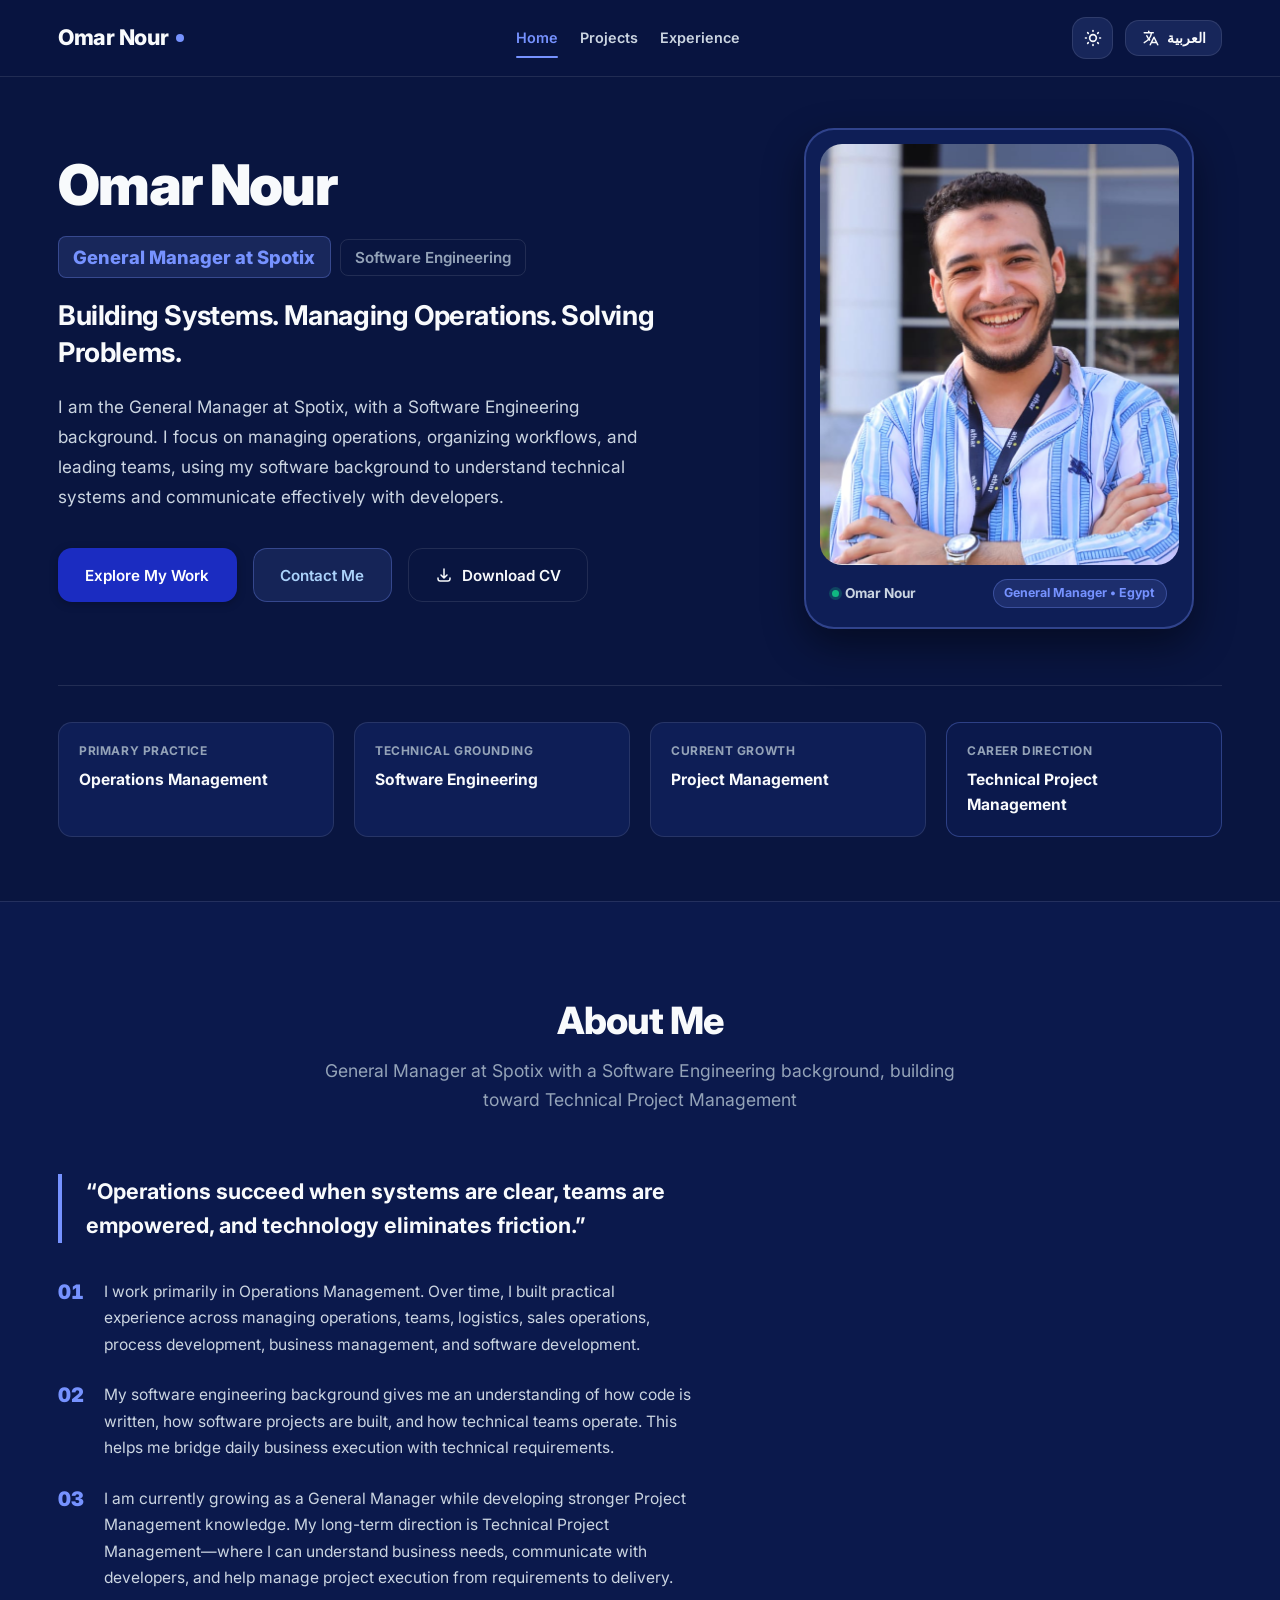
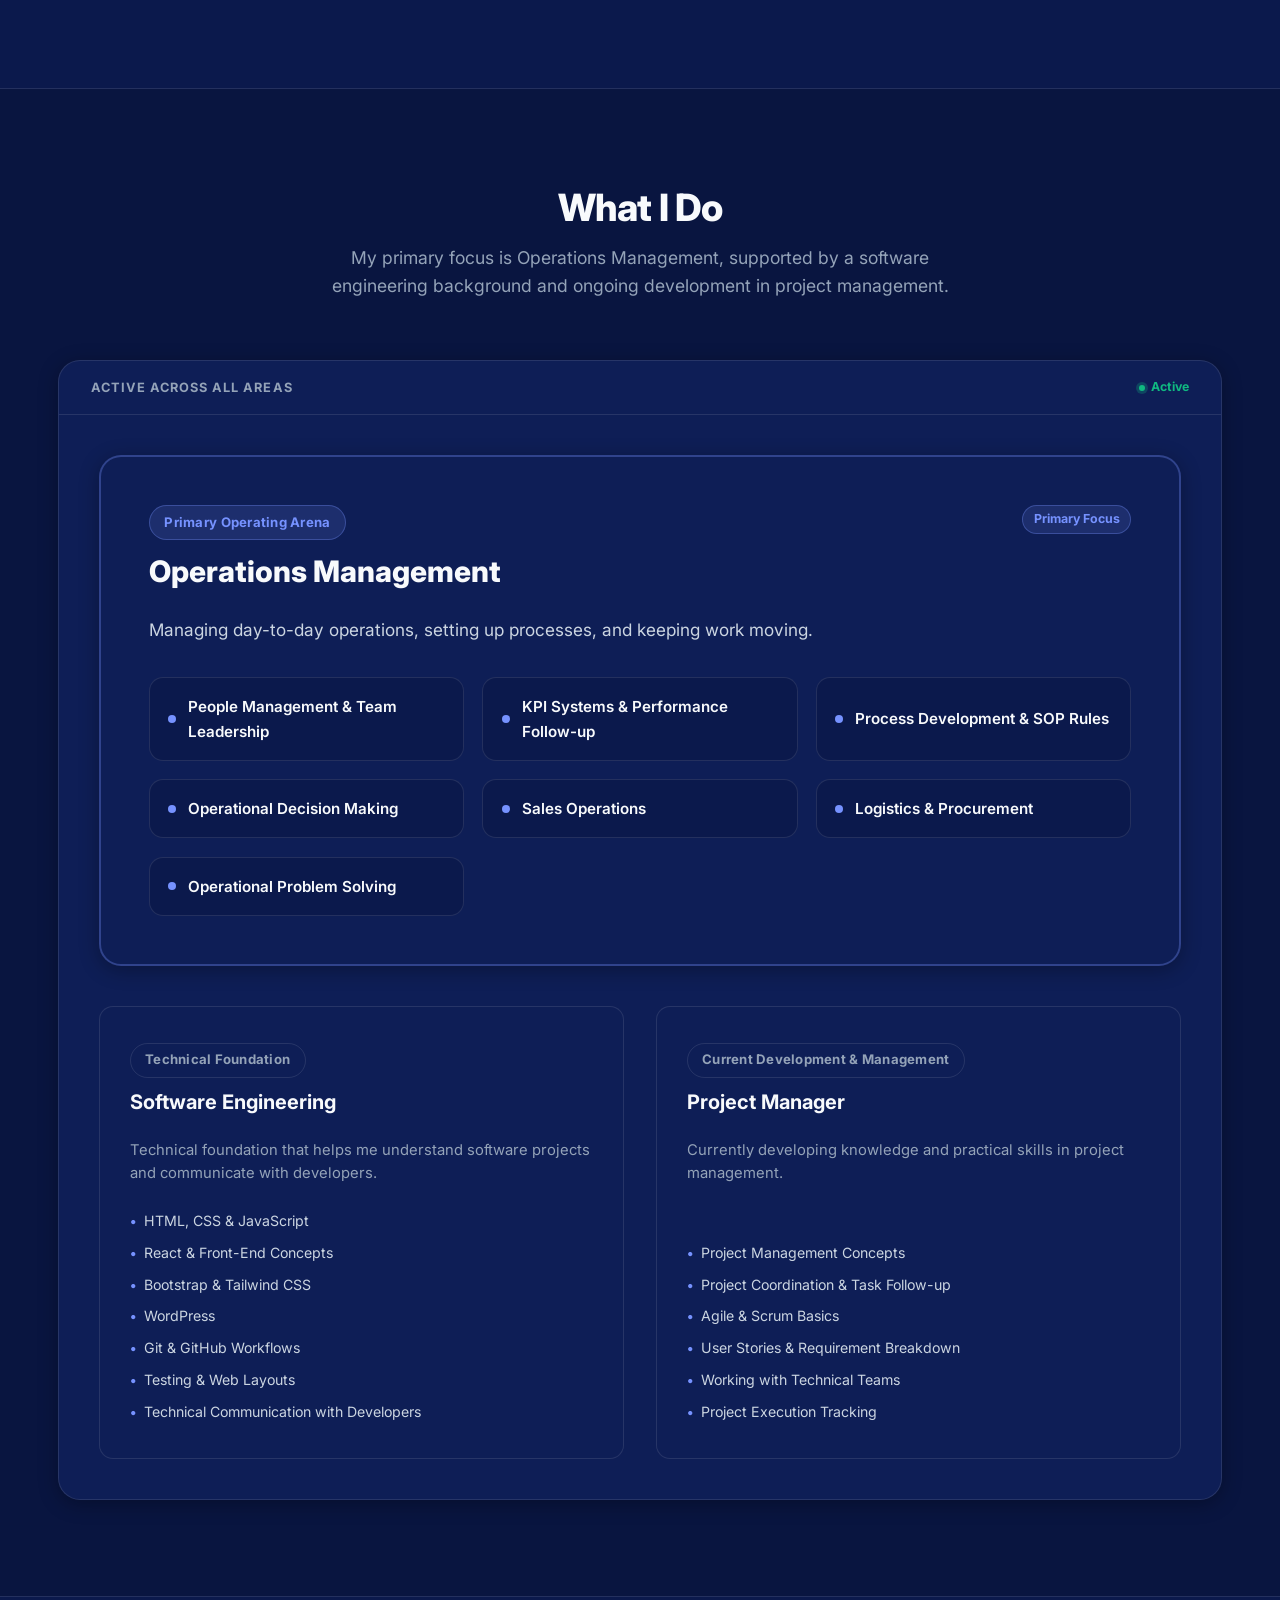
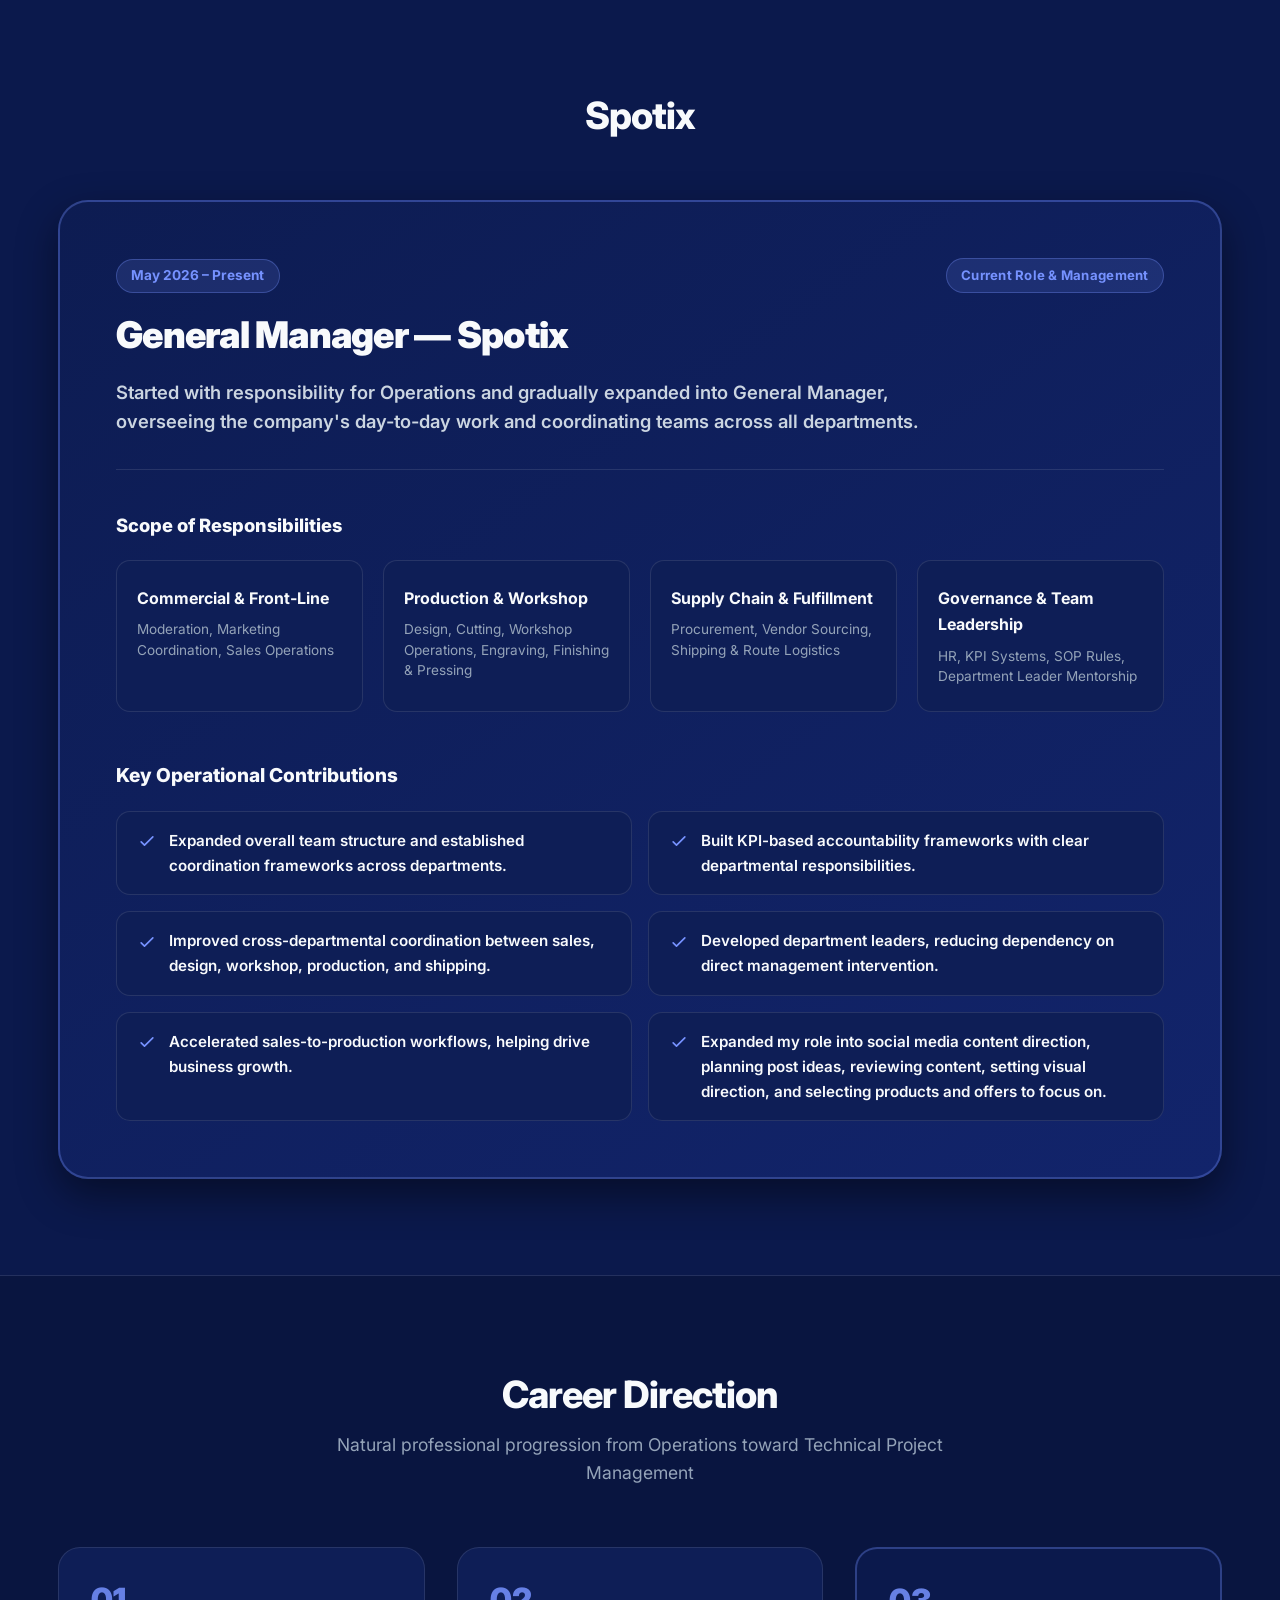
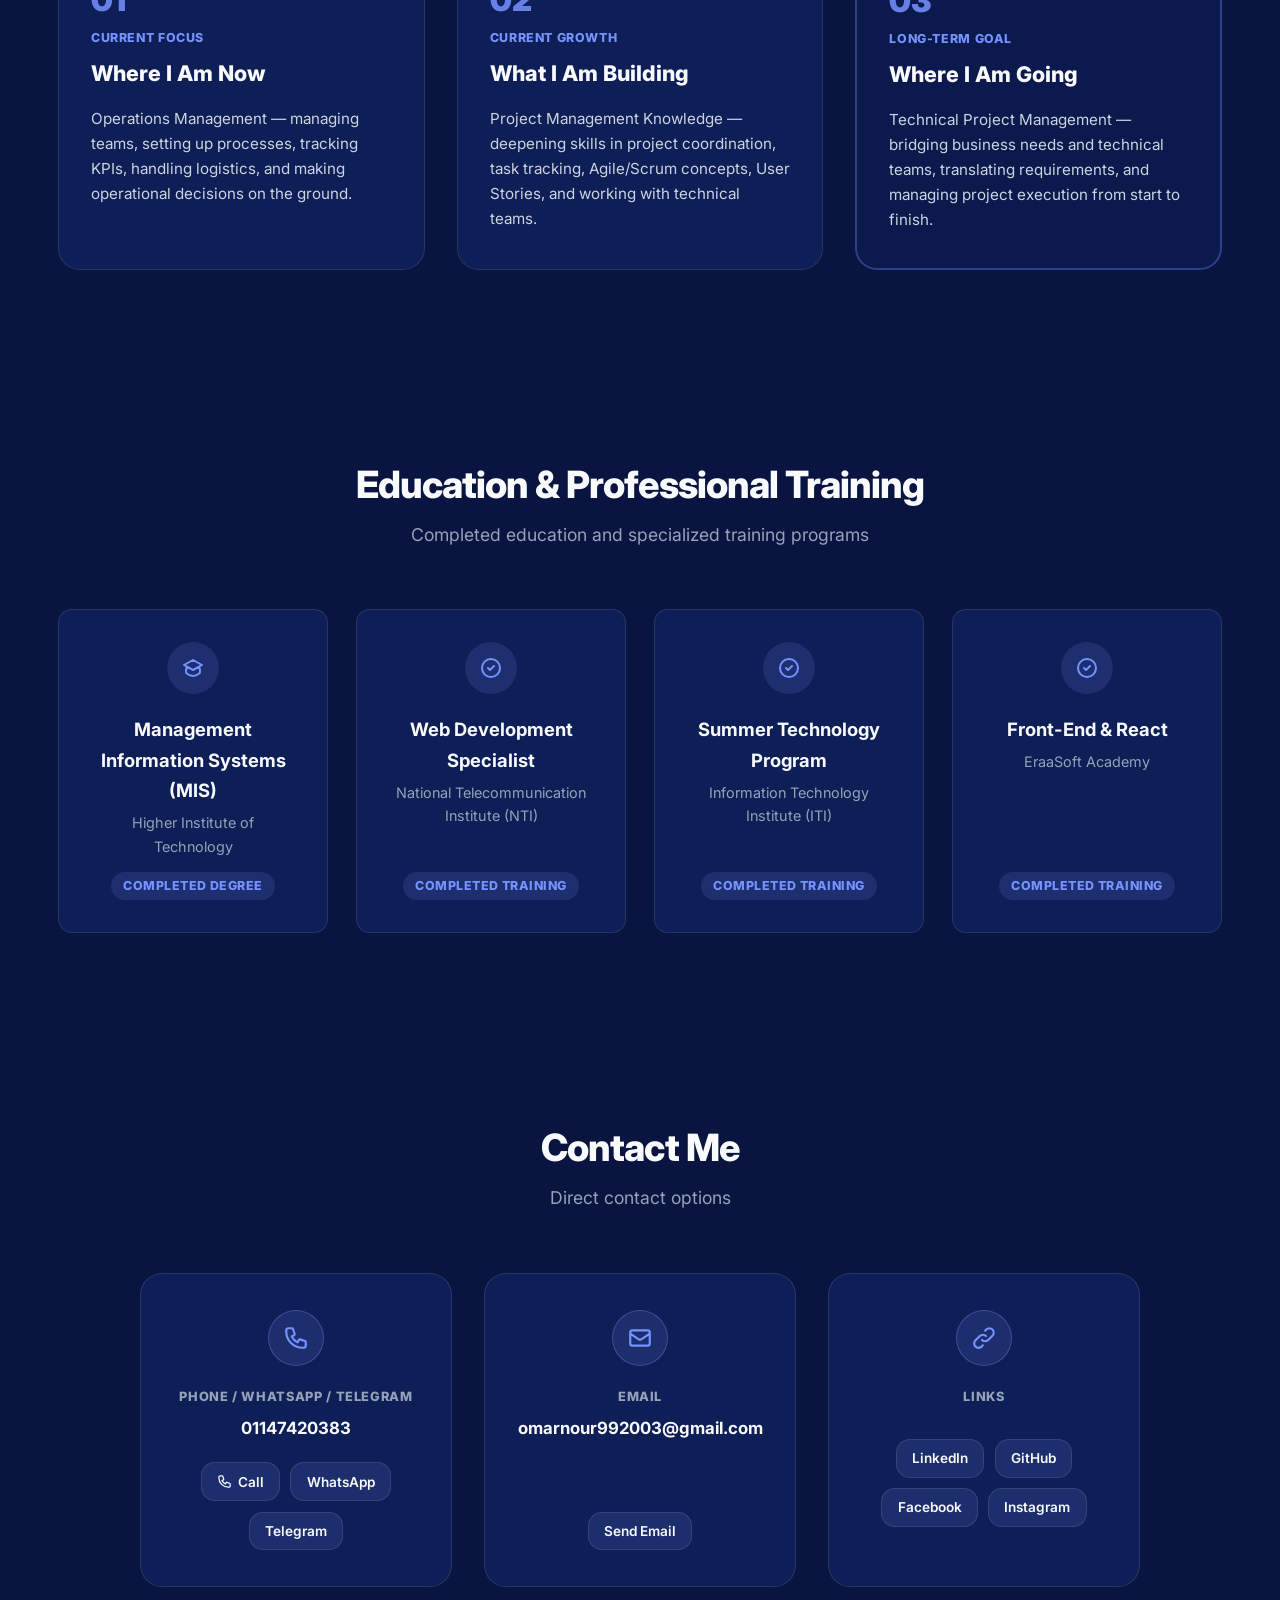
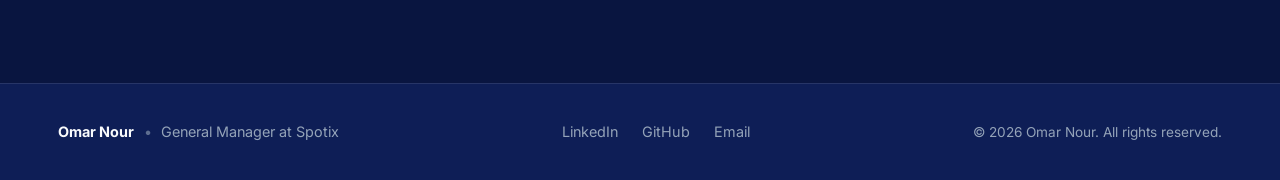
==== commit b4698586: "Phase 1 fixes: CV file, General Manager title, compressed images - Add CV PDF at assets/docs/Omar_No" ====
--- a/index.html
+++ b/index.html
@@ -4,22 +4,24 @@
 <head>
   <meta charset="UTF-8">
   <meta name="viewport" content="width=device-width, initial-scale=1.0">
-  <title data-i18n="homePageTitle">Omar Nour | Operations Manager & Software Background</title>
+  <title data-i18n="homePageTitle">Omar Nour | General Manager at Spotix</title>
   <meta name="description"
-    content="Personal portfolio of Omar Nour — Operations Manager with a Software Engineering background, building toward Technical Project Management.">
+    content="Omar Nour, General Manager at Spotix. Business operations and management, with a background in Management Information Systems and software development.">
   <meta name="keywords"
-    content="Omar Nour, Operations Manager, Software Engineering, Technical Project Manager, Business Operations, Systems, Egypt">
+    content="Omar Nour, General Manager, Spotix, Operations Management, Software Engineering, Technical Project Manager, Business Operations, Systems, Egypt">
   <meta name="author" content="Omar Nour">
 
   <!-- Open Graph / Social Media Meta -->
   <meta property="og:type" content="website">
-  <meta property="og:title" content="Omar Nour | Building Systems. Managing Operations. Solving Problems.">
+  <meta property="og:title" content="Omar Nour | General Manager at Spotix">
+  <meta property="og:url" content="https://omarnour9903.github.io/omar-nour-portfolio/">
+  <link rel="canonical" href="https://omarnour9903.github.io/omar-nour-portfolio/">
   <meta property="og:description"
-    content="Operations Manager with a Software Engineering background, building toward Technical Project Management.">
-  <meta property="og:image" content="./IMG-20250920-WA0007.jpg">
+    content="Omar Nour, General Manager at Spotix. Business operations and management, with a background in Management Information Systems and software development.">
+  <meta property="og:image" content="https://omarnour9903.github.io/omar-nour-portfolio/assets/images/omar-nour.jpg">
 
   <!-- Favicon -->
-  <link rel="icon" type="image/jpeg" href="./IMG-20250920-WA0007.jpg">
+  <link rel="icon" type="image/jpeg" href="./assets/images/omar-nour.jpg">
 
   <!-- Immediate Theme & Direction Init -->
   <script>
@@ -113,17 +115,12 @@
       <div class="hero-grid">
         <div class="hero-content">
           <!-- Availability Status -->
-          <div class="hero-status-pill">
-            <span class="status-pulse-dot"></span>
-            <span data-i18n="heroStatus">Available for Operations & Project Leadership</span>
-          </div>
-
           <div class="hero-title-group">
             <h1 class="hero-name" data-i18n="heroTitle">Omar Nour</h1>
           </div>
 
           <div class="hero-role-badges">
-            <span class="hero-role-primary" data-i18n="heroSubtitle">Operations Manager</span>
+            <span class="hero-role-primary" data-i18n="heroSubtitle">General Manager at Spotix</span>
             <span class="hero-role-tech" data-i18n="heroBadgeTech">Software Engineering Background</span>
           </div>
 
@@ -131,7 +128,7 @@
           </h2>
 
           <p class="hero-paragraph" data-i18n="heroParagraph">
-            I am an Operations Manager with a Software Engineering background. I focus on managing operations,
+            I am the General Manager at Spotix, with a Software Engineering background. I focus on managing operations,
             organizing workflows, and leading teams, using my software background to understand technical systems and
             communicate effectively with developers.
           </p>
@@ -139,12 +136,12 @@
           <div class="hero-ctas">
             <a href="projects.html" class="btn btn-primary" data-i18n="btnExplore">Explore My Work</a>
             <a href="#contact" class="btn btn-secondary" data-i18n="btnContact">Contact Me</a>
-            <a href="assets/docs/Omar_Nour_CV.pdf" download class="btn btn-outline" data-i18n="btnCV">
+            <a href="assets/docs/Omar_Nour_CV.pdf" download class="btn btn-outline">
               <svg width="18" height="18" fill="none" stroke="currentColor" viewBox="0 0 24 24">
                 <path stroke-linecap="round" stroke-linejoin="round" stroke-width="2"
                   d="M4 16v1a3 3 0 003 3h10a3 3 0 003-3v-1m-4-4l-4 4m0 0l-4-4m4 4V4" />
               </svg>
-              <span>Download CV</span>
+              <span data-i18n="btnCV">Download CV</span>
             </a>
           </div>
         </div>
@@ -152,14 +149,14 @@
         <div class="hero-image-wrapper">
           <div class="hero-portrait-card">
             <div class="hero-portrait-container">
-              <img src="IMG-20250920-WA0007.jpg" alt="Omar Nour — Operations Manager" class="hero-portrait-img">
+              <img src="assets/images/omar-nour.jpg" alt="Omar Nour, General Manager at Spotix" class="hero-portrait-img">
             </div>
             <div class="hero-portrait-footer">
               <span class="hero-portrait-meta">
                 <span class="status-pulse-dot" style="width: 7px; height: 7px;"></span>
                 <span>Omar Nour</span>
               </span>
-              <span class="hero-portrait-badge" data-i18n="heroPhotoBadge">Operations Manager • Egypt</span>
+              <span class="hero-portrait-badge" data-i18n="heroPhotoBadge">General Manager • Egypt</span>
             </div>
           </div>
         </div>
@@ -194,7 +191,7 @@
     <div class="container">
       <div class="section-header">
         <h2 data-i18n="aboutSectionTitle">About Me</h2>
-        <p class="section-subtitle" data-i18n="aboutTagline">Operations Manager with a Software Engineering background,
+        <p class="section-subtitle" data-i18n="aboutTagline">General Manager at Spotix with a Software Engineering background,
           building toward Technical Project Management</p>
       </div>
 
@@ -234,7 +231,7 @@
               <span class="story-num">03</span>
               <div class="story-body">
                 <p data-i18n="aboutP3">
-                  I am currently growing as an Operations Manager while developing stronger Project Management
+                  I am currently growing as a General Manager while developing stronger Project Management
                   knowledge. My
                   long-term direction is Technical Project Management—where I can understand business needs, communicate
                   with
@@ -661,7 +658,7 @@
       <div class="footer-info">
         <span class="footer-name">Omar Nour</span>
         <span class="footer-divider">•</span>
-        <span class="footer-role" data-i18n="footerRole">Operations Manager</span>
+        <span class="footer-role" data-i18n="footerRole">General Manager at Spotix</span>
       </div>
       <div class="footer-links">
         <a href="https://www.linkedin.com/in/omar-a-nour-52382b329/" target="_blank" rel="noopener noreferrer"
